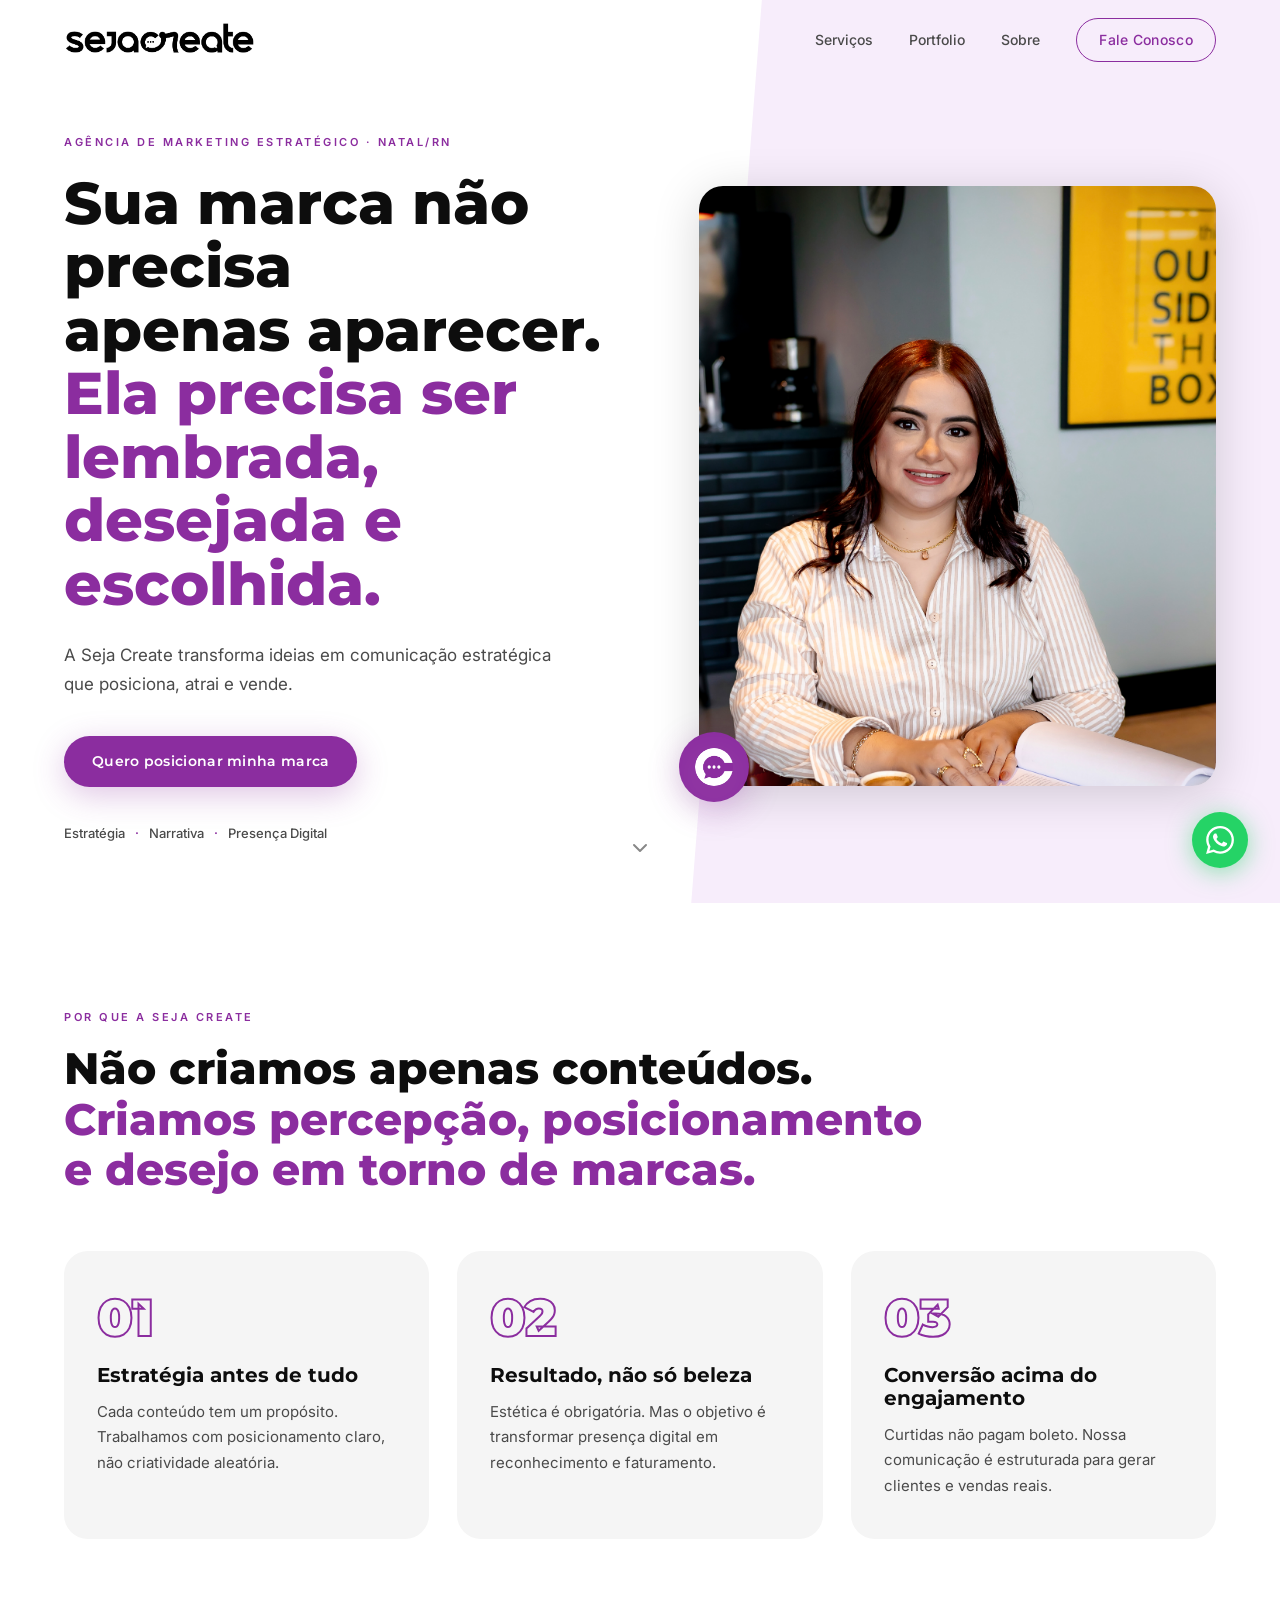
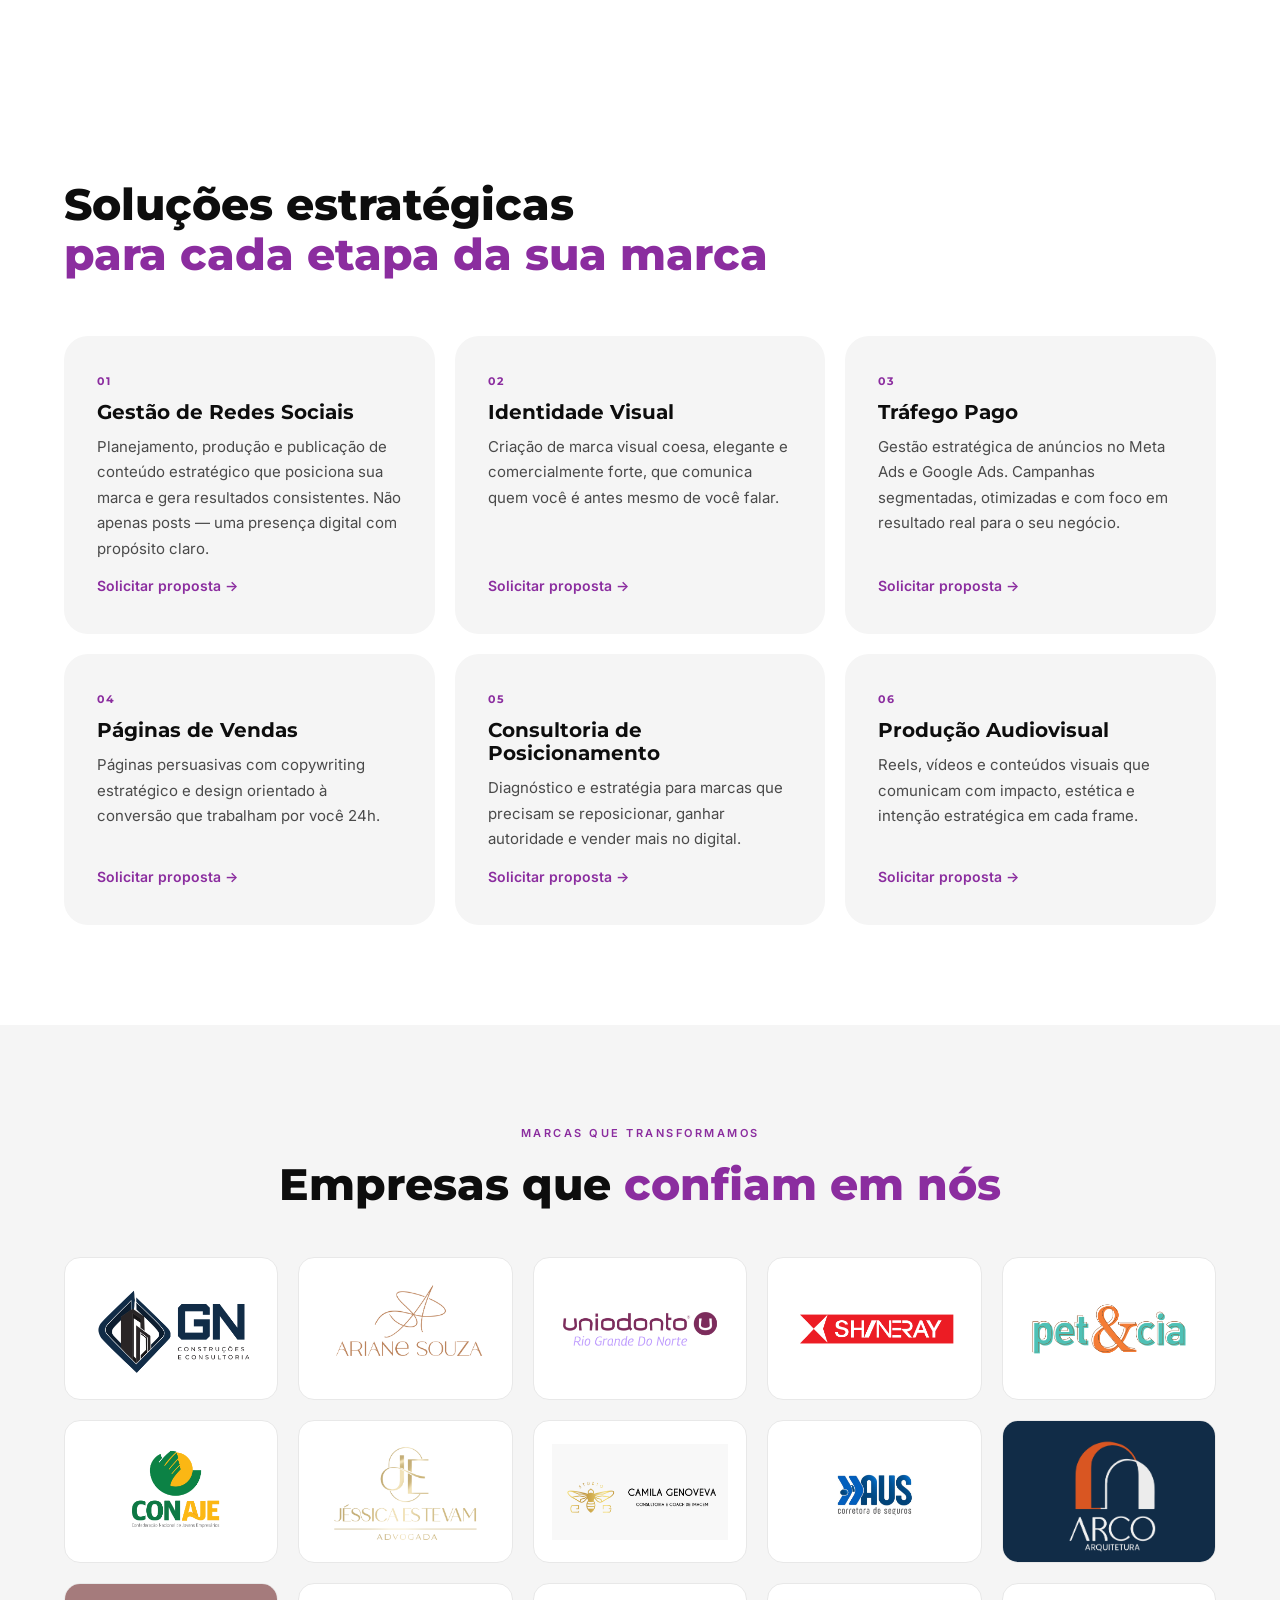
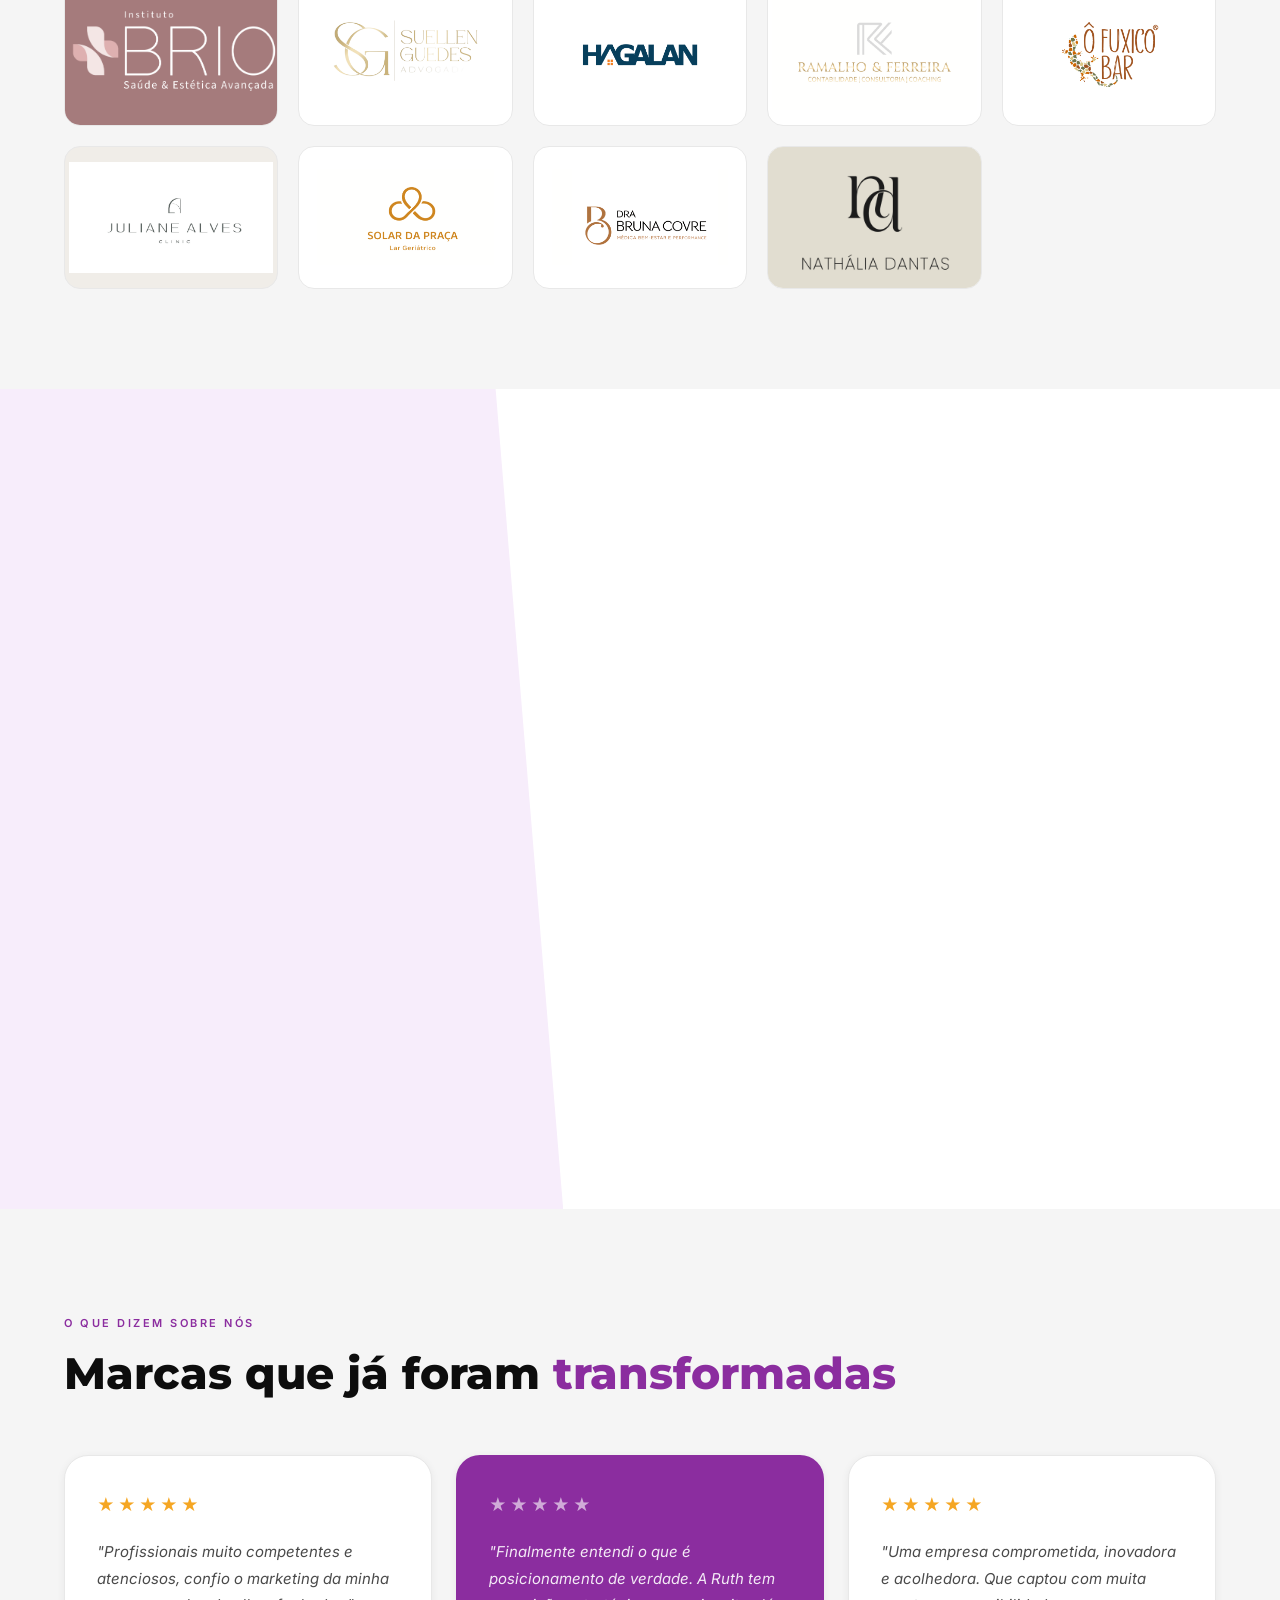
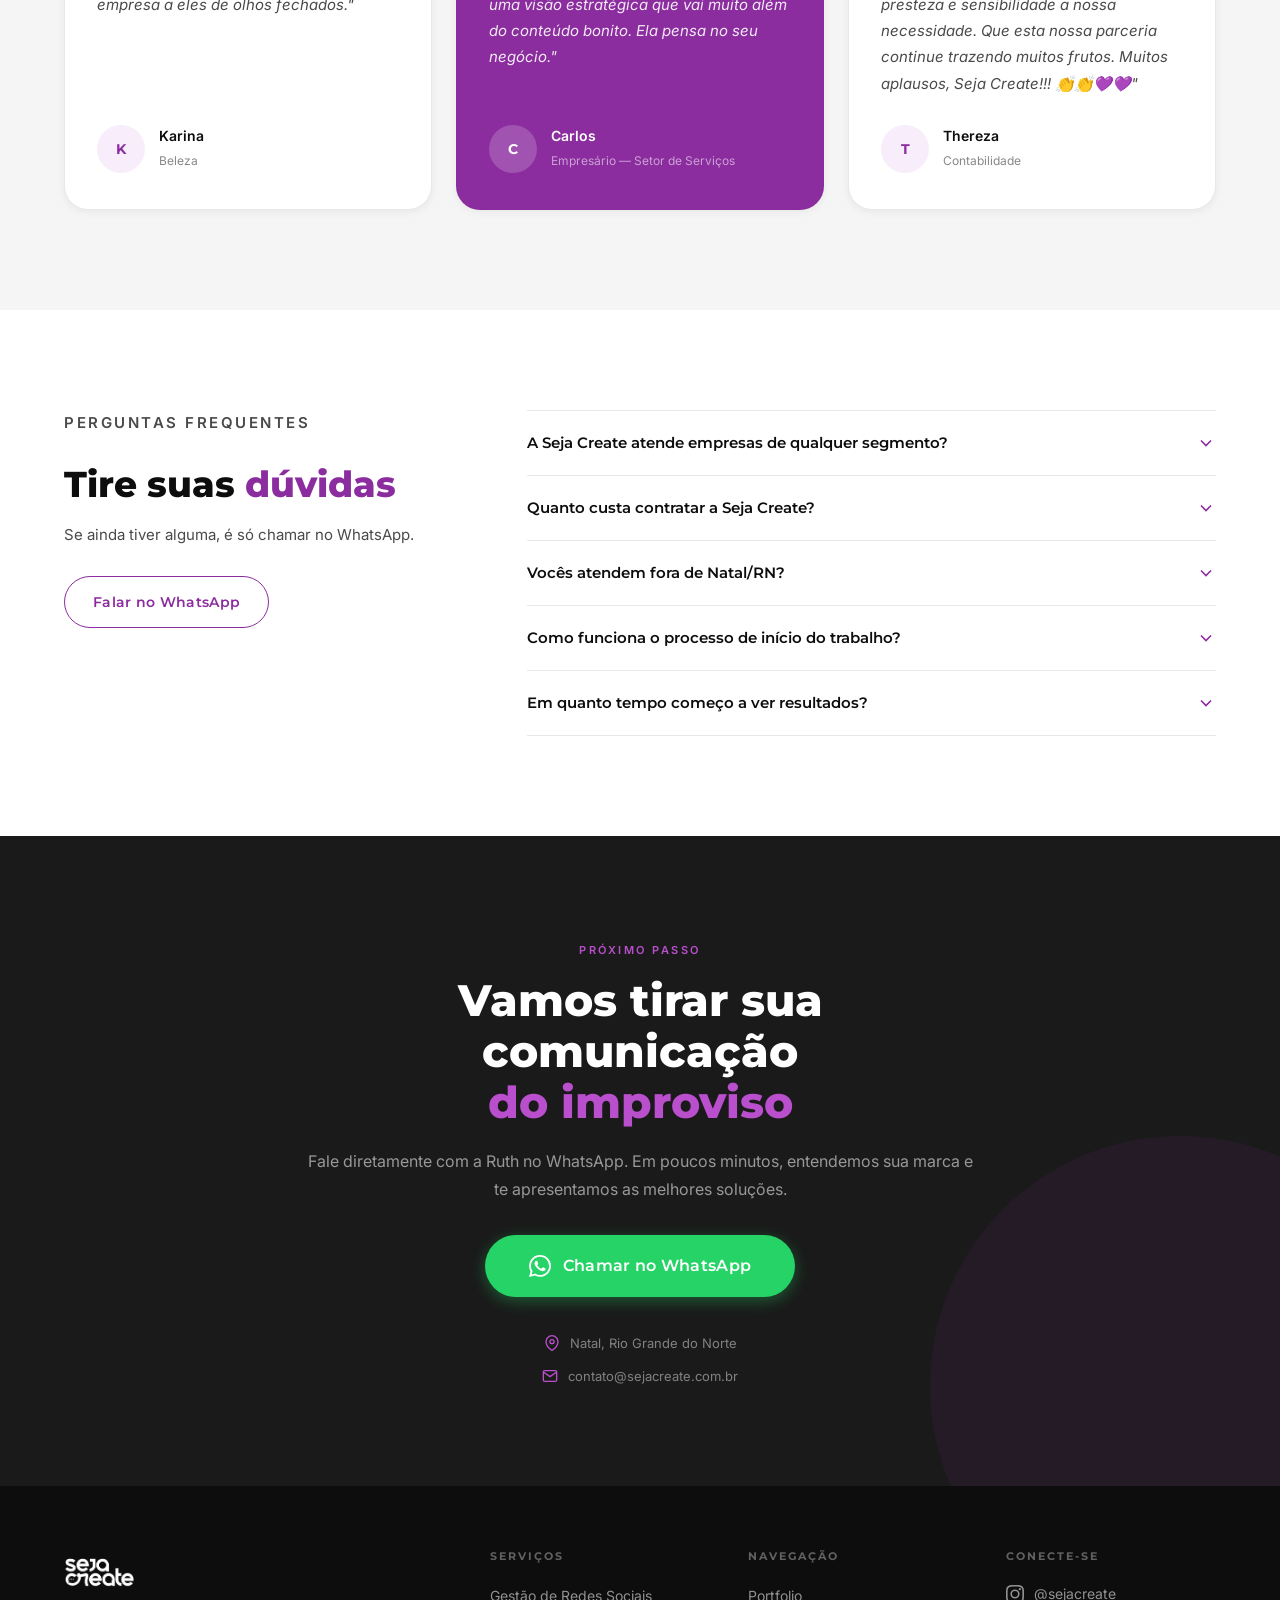
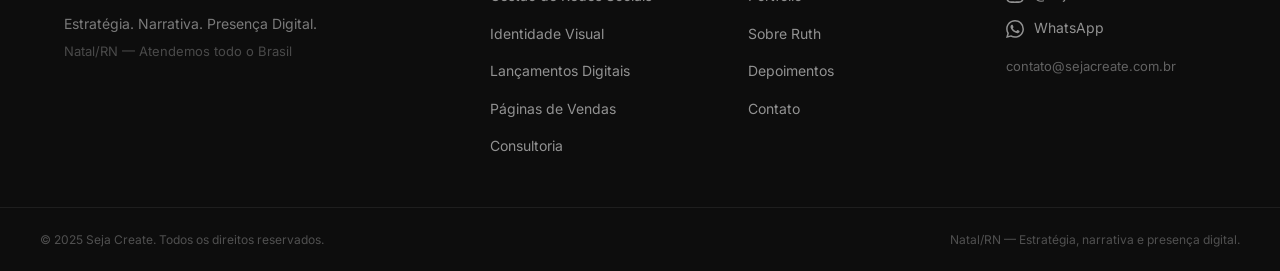
==== index.html @ a70aae16 "Adiciona logos 12 e 16; corrige extensão 16.PNG→16.png Co-Authored-By: Claude Sonnet 4.6 <noreply@an" ====
<!DOCTYPE html>
<html lang="pt-BR">
<head>
  <meta charset="UTF-8" />
  <meta name="viewport" content="width=device-width, initial-scale=1.0" />
  <meta name="description" content="Seja Create — Agência de marketing estratégico em Natal/RN. Transformamos marcas em negócios posicionados, desejados e preparados para vender no digital." />
  <meta property="og:title" content="Seja Create — Estratégia. Narrativa. Presença Digital." />
  <meta property="og:description" content="Sua marca não precisa apenas aparecer. Ela precisa ser lembrada, desejada e escolhida." />
  <title>Seja Create — Estratégia. Narrativa. Presença Digital.</title>
  <link rel="icon" type="image/png" href="Identidade%20Visual/SejaCreate_Logo_Modelo_3_01.png" />
  <link rel="preconnect" href="https://fonts.googleapis.com" />
  <link rel="preconnect" href="https://fonts.gstatic.com" crossorigin />
  <link href="https://fonts.googleapis.com/css2?family=Montserrat:wght@400;600;700;800;900&family=Inter:wght@300;400;500;600&display=swap" rel="stylesheet" />
  <link rel="stylesheet" href="assets/css/style.css" />
</head>
<body>

  <!-- ===== NAVIGATION ===== -->
  <header class="header" id="header">
    <nav class="nav container">
      <a href="#" class="nav__logo">
        <img src="Identidade%20Visual/SejaCreate_Logo_Modelo_2_01.png" alt="Seja Create" />
      </a>
      <ul class="nav__links" id="navLinks">
        <li><a href="#servicos">Serviços</a></li>
        <li><a href="#portfolio">Portfolio</a></li>
        <li><a href="#sobre">Sobre</a></li>
        <li><a href="#contato" class="btn btn--outline-nav">Fale Conosco</a></li>
      </ul>
      <button class="nav__toggle" id="navToggle" aria-label="Abrir menu">
        <span></span>
        <span></span>
        <span></span>
      </button>
    </nav>
  </header>

  <main>

    <!-- ===== HERO ===== -->
    <section class="hero" id="hero">
      <div class="hero__bg-shape"></div>
      <div class="container hero__inner">
        <div class="hero__text reveal">
          <span class="hero__eyebrow">Agência de Marketing Estratégico · Natal/RN</span>
          <h1 class="hero__headline">
            Sua marca não precisa<br />apenas aparecer.
            <br /><em>Ela precisa ser lembrada,<br />desejada e escolhida.</em>
          </h1>
          <p class="hero__sub">
            A Seja Create transforma ideias em comunicação estratégica que posiciona, atrai e vende.
          </p>
          <div class="hero__actions">
            <a href="#contato" class="btn btn--primary">Quero posicionar minha marca</a>
          </div>
          <div class="hero__tags">
            <span>Estratégia</span>
            <span class="hero__tags-sep">·</span>
            <span>Narrativa</span>
            <span class="hero__tags-sep">·</span>
            <span>Presença Digital</span>
          </div>
        </div>
        <div class="hero__visual reveal reveal--right">
          <div class="hero__img-wrap">
            <img src="Fotos_CEO/-(HM)%20(56).jpg" alt="Ruth Medeiros — Fundadora da Seja Create" loading="eager" />
            <div class="hero__img-badge">
              <img src="Identidade%20Visual/SejaCreate_Logo_Modelo_3_01.png" alt="" aria-hidden="true" />
            </div>
          </div>
        </div>
      </div>
      <a href="#diferencial" class="hero__scroll" aria-label="Rolar para baixo">
        <svg width="24" height="24" viewBox="0 0 24 24" fill="none" stroke="currentColor" stroke-width="2" stroke-linecap="round" stroke-linejoin="round">
          <polyline points="6 9 12 15 18 9"></polyline>
        </svg>
      </a>
    </section>

    <!-- ===== DIFERENCIAL ===== -->
    <section class="diferencial" id="diferencial">
      <div class="container">
        <p class="section__overline reveal">Por que a Seja Create</p>
        <h2 class="section__title reveal">
          Não criamos apenas conteúdos.<br />
          <span class="text--purple">Criamos percepção, posicionamento<br />e desejo em torno de marcas.</span>
        </h2>
        <div class="diferencial__grid">
          <div class="diferencial__card reveal">
            <div class="diferencial__num">01</div>
            <h3>Estratégia antes de tudo</h3>
            <p>Cada conteúdo tem um propósito. Trabalhamos com posicionamento claro, não criatividade aleatória.</p>
          </div>
          <div class="diferencial__card reveal">
            <div class="diferencial__num">02</div>
            <h3>Resultado, não só beleza</h3>
            <p>Estética é obrigatória. Mas o objetivo é transformar presença digital em reconhecimento e faturamento.</p>
          </div>
          <div class="diferencial__card reveal">
            <div class="diferencial__num">03</div>
            <h3>Conversão acima do engajamento</h3>
            <p>Curtidas não pagam boleto. Nossa comunicação é estruturada para gerar clientes e vendas reais.</p>
          </div>
        </div>
      </div>
    </section>

    <!-- ===== SERVIÇOS ===== -->
    <section class="servicos" id="servicos">
      <div class="container">
        <p class="section__overline reveal">O que fazemos</p>
        <h2 class="section__title reveal">Soluções estratégicas<br /><span class="text--purple">para cada etapa da sua marca</span></h2>
        <div class="servicos__grid">
          <div class="servicos__card reveal">
            <span class="servicos__num">01</span>
            <h3>Gestão de Redes Sociais</h3>
            <p>Planejamento, produção e publicação de conteúdo estratégico que posiciona sua marca e gera resultados consistentes. Não apenas posts — uma presença digital com propósito claro.</p>
            <a href="#contato" class="servicos__link">Solicitar proposta →</a>
          </div>
          <div class="servicos__card reveal">
            <span class="servicos__num">02</span>
            <h3>Identidade Visual</h3>
            <p>Criação de marca visual coesa, elegante e comercialmente forte, que comunica quem você é antes mesmo de você falar.</p>
            <a href="#contato" class="servicos__link">Solicitar proposta →</a>
          </div>
          <div class="servicos__card reveal">
            <span class="servicos__num">03</span>
            <h3>Tráfego Pago</h3>
            <p>Gestão estratégica de anúncios no Meta Ads e Google Ads. Campanhas segmentadas, otimizadas e com foco em resultado real para o seu negócio.</p>
            <a href="#contato" class="servicos__link">Solicitar proposta →</a>
          </div>
          <div class="servicos__card reveal">
            <span class="servicos__num">04</span>
            <h3>Páginas de Vendas</h3>
            <p>Páginas persuasivas com copywriting estratégico e design orientado à conversão que trabalham por você 24h.</p>
            <a href="#contato" class="servicos__link">Solicitar proposta →</a>
          </div>
          <div class="servicos__card reveal">
            <span class="servicos__num">05</span>
            <h3>Consultoria de Posicionamento</h3>
            <p>Diagnóstico e estratégia para marcas que precisam se reposicionar, ganhar autoridade e vender mais no digital.</p>
            <a href="#contato" class="servicos__link">Solicitar proposta →</a>
          </div>
          <div class="servicos__card reveal">
            <span class="servicos__num">06</span>
            <h3>Produção Audiovisual</h3>
            <p>Reels, vídeos e conteúdos visuais que comunicam com impacto, estética e intenção estratégica em cada frame.</p>
            <a href="#contato" class="servicos__link">Solicitar proposta →</a>
          </div>
        </div>
      </div>
    </section>

    <!-- ===== CLIENTES ===== -->
    <section class="clientes" id="clientes">
      <div class="container">
        <p class="section__overline clientes__overline reveal">Marcas que transformamos</p>
        <h2 class="section__title clientes__title reveal">Empresas que <span class="text--purple">confiam em nós</span></h2>
        <div class="clientes__grid">
          <div class="clientes__item reveal"><img src="Logo_clientes/1.png" alt="GN Construções" loading="lazy" /></div>
          <div class="clientes__item clientes__item--zoom reveal"><img src="Logo_clientes/2.png" alt="Ariane Souza" loading="lazy" /></div>
          <div class="clientes__item reveal"><img src="Logo_clientes/3.png" alt="Uniodonto" loading="lazy" /></div>
          <div class="clientes__item reveal"><img src="Logo_clientes/4.png" alt="Shineray" loading="lazy" /></div>
          <div class="clientes__item reveal"><img src="Logo_clientes/5.png" alt="Pet & Cia" loading="lazy" /></div>
          <div class="clientes__item reveal"><img src="Logo_clientes/6.png" alt="CONAJE" loading="lazy" /></div>
          <div class="clientes__item clientes__item--zoom reveal"><img src="Logo_clientes/7.png" alt="Jéssica Estevam" loading="lazy" /></div>
          <div class="clientes__item reveal"><img src="Logo_clientes/8.png" alt="Camila Genoveva" loading="lazy" /></div>
          <div class="clientes__item reveal"><img src="Logo_clientes/9.png" alt="MAUS Corretora" loading="lazy" /></div>
          <div class="clientes__item clientes__item--fill reveal"><img src="Logo_clientes/10.png" alt="ARCO Arquitetura" loading="lazy" /></div>
          <div class="clientes__item clientes__item--fill reveal"><img src="Logo_clientes/11.png" alt="Instituto BRIO" loading="lazy" /></div>
          <div class="clientes__item reveal"><img src="Logo_clientes/12.png" alt="Ariane Souza" loading="lazy" /></div>
          <div class="clientes__item reveal"><img src="Logo_clientes/13.png" alt="HAGALAN" loading="lazy" /></div>
          <div class="clientes__item clientes__item--zoom reveal"><img src="Logo_clientes/14.png" alt="Suellen Guedes" loading="lazy" /></div>
          <div class="clientes__item reveal"><img src="Logo_clientes/16.png" alt="Ô Fuxico Bar" loading="lazy" /></div>
          <div class="clientes__item clientes__item--zoom clientes__item--cream reveal"><img src="Logo_clientes/17.png" alt="Juliane Alves Clinic" loading="lazy" /></div>
          <div class="clientes__item reveal"><img src="Logo_clientes/18.png" alt="Solar da Praça" loading="lazy" /></div>
          <div class="clientes__item reveal"><img src="Logo_clientes/19.png" alt="Dra Bruna Covre" loading="lazy" /></div>
          <div class="clientes__item clientes__item--fill reveal"><img src="Logo_clientes/20.png" alt="Nathália Dantas" loading="lazy" /></div>
        </div>
      </div>
    </section>

    <!-- ===== SOBRE RUTH ===== -->
    <section class="sobre" id="sobre">
      <div class="sobre__diagonal"></div>
      <div class="container sobre__inner">
        <div class="sobre__image reveal reveal--left">
          <img src="Fotos_CEO/-(HM)%20(30).jpg" alt="Ruth Medeiros — Fundadora e Estrategista da Seja Create" loading="lazy" />
          <div class="sobre__image-tag">
            <strong>Ruth Medeiros</strong>
            <span>Fundadora &amp; Estrategista</span>
          </div>
        </div>
        <div class="sobre__content reveal">
          <p class="section__overline">Quem está por trás</p>
          <h2>Uma estrategista que entende <span class="text--purple">o negócio por trás da marca</span></h2>
          <p class="sobre__lead">Ruth Medeiros construiu a Seja Create com uma convicção: marcas não crescem com criatividade aleatória. Crescem com estratégia, narrativa e execução consistente.</p>
          <p>Com experiência em gestão de marca, conteúdo estratégico e lançamentos digitais, Ruth une visão de negócio com sensibilidade criativa para entregar comunicação que realmente funciona.</p>
          <ul class="sobre__list">
            <li>
              <svg width="18" height="18" viewBox="0 0 24 24" fill="none" stroke="currentColor" stroke-width="2.5"><polyline points="20 6 9 17 4 12"></polyline></svg>
              Especialista em posicionamento de marca
            </li>
            <li>
              <svg width="18" height="18" viewBox="0 0 24 24" fill="none" stroke="currentColor" stroke-width="2.5"><polyline points="20 6 9 17 4 12"></polyline></svg>
              Estrategista de conteúdo para o digital
            </li>
            <li>
              <svg width="18" height="18" viewBox="0 0 24 24" fill="none" stroke="currentColor" stroke-width="2.5"><polyline points="20 6 9 17 4 12"></polyline></svg>
              Mentora de Social Medias e Experts
            </li>
            <li>
              <svg width="18" height="18" viewBox="0 0 24 24" fill="none" stroke="currentColor" stroke-width="2.5"><polyline points="20 6 9 17 4 12"></polyline></svg>
              Sediada em Natal/RN — atende em todo o Brasil
            </li>
          </ul>
        </div>
      </div>
    </section>

    <!-- ===== DEPOIMENTOS ===== -->
    <section class="depoimentos" id="depoimentos">
      <div class="container">
        <p class="section__overline reveal">O que dizem sobre nós</p>
        <h2 class="section__title reveal">Marcas que já foram <span class="text--purple">transformadas</span></h2>
        <div class="depoimentos__grid">
          <div class="depoimentos__card reveal">
            <div class="depoimentos__stars">★★★★★</div>
            <p>"Profissionais muito competentes e atenciosos, confio o marketing da minha empresa a eles de olhos fechados."</p>
            <div class="depoimentos__author">
              <div class="depoimentos__avatar">K</div>
              <div>
                <strong>Karina</strong>
                <span>Beleza</span>
              </div>
            </div>
          </div>
          <div class="depoimentos__card depoimentos__card--featured reveal">
            <div class="depoimentos__stars">★★★★★</div>
            <p>"Finalmente entendi o que é posicionamento de verdade. A Ruth tem uma visão estratégica que vai muito além do conteúdo bonito. Ela pensa no seu negócio."</p>
            <div class="depoimentos__author">
              <div class="depoimentos__avatar">C</div>
              <div>
                <strong>Carlos</strong>
                <span>Empresário — Setor de Serviços</span>
              </div>
            </div>
          </div>
          <div class="depoimentos__card reveal">
            <div class="depoimentos__stars">★★★★★</div>
            <p>"Uma empresa comprometida, inovadora e acolhedora. Que captou com muita presteza e sensibilidade a nossa necessidade. Que esta nossa parceria continue trazendo muitos frutos. Muitos aplausos, Seja Create!!! 👏👏💜💜"</p>
            <div class="depoimentos__author">
              <div class="depoimentos__avatar">T</div>
              <div>
                <strong>Thereza</strong>
                <span>Contabilidade</span>
              </div>
            </div>
          </div>
        </div>
      </div>
    </section>

    <!-- ===== FAQ ===== -->
    <section class="faq" id="faq">
      <div class="container faq__inner">
        <div class="faq__header reveal">
          <p class="section__overline">Perguntas frequentes</p>
          <h2>Tire suas <span class="text--purple">dúvidas</span></h2>
          <p>Se ainda tiver alguma, é só chamar no WhatsApp.</p>
          <a href="https://wa.me/5584999999999" class="btn btn--outline" target="_blank" rel="noopener">Falar no WhatsApp</a>
        </div>
        <div class="faq__list">
          <div class="faq__item reveal">
            <button class="faq__question" aria-expanded="false">
              <span>A Seja Create atende empresas de qualquer segmento?</span>
              <svg class="faq__icon" width="20" height="20" viewBox="0 0 24 24" fill="none" stroke="currentColor" stroke-width="2"><polyline points="6 9 12 15 18 9"></polyline></svg>
            </button>
            <div class="faq__answer">
              <p>Sim. Atendemos empresas e profissionais de diferentes segmentos: saúde, beleza, serviços, tecnologia, moda, educação e muito mais. Nossa abordagem é personalizada para cada marca e contexto.</p>
            </div>
          </div>
          <div class="faq__item reveal">
            <button class="faq__question" aria-expanded="false">
              <span>Quanto custa contratar a Seja Create?</span>
              <svg class="faq__icon" width="20" height="20" viewBox="0 0 24 24" fill="none" stroke="currentColor" stroke-width="2"><polyline points="6 9 12 15 18 9"></polyline></svg>
            </button>
            <div class="faq__answer">
              <p>Cada proposta é personalizada de acordo com os serviços, escopo e objetivos da sua marca. Chame no WhatsApp para uma conversa sem compromisso.</p>
            </div>
          </div>
          <div class="faq__item reveal">
            <button class="faq__question" aria-expanded="false">
              <span>Vocês atendem fora de Natal/RN?</span>
              <svg class="faq__icon" width="20" height="20" viewBox="0 0 24 24" fill="none" stroke="currentColor" stroke-width="2"><polyline points="6 9 12 15 18 9"></polyline></svg>
            </button>
            <div class="faq__answer">
              <p>Sim! Atendemos clientes em todo o Brasil de forma 100% remota. Nossa metodologia funciona independente da localização.</p>
            </div>
          </div>
          <div class="faq__item reveal">
            <button class="faq__question" aria-expanded="false">
              <span>Como funciona o processo de início do trabalho?</span>
              <svg class="faq__icon" width="20" height="20" viewBox="0 0 24 24" fill="none" stroke="currentColor" stroke-width="2"><polyline points="6 9 12 15 18 9"></polyline></svg>
            </button>
            <div class="faq__answer">
              <p>Após o primeiro contato, realizamos uma conversa de diagnóstico para entender sua marca, objetivos e desafios. A partir daí, montamos uma proposta personalizada com o escopo ideal para você.</p>
            </div>
          </div>
          <div class="faq__item reveal">
            <button class="faq__question" aria-expanded="false">
              <span>Em quanto tempo começo a ver resultados?</span>
              <svg class="faq__icon" width="20" height="20" viewBox="0 0 24 24" fill="none" stroke="currentColor" stroke-width="2"><polyline points="6 9 12 15 18 9"></polyline></svg>
            </button>
            <div class="faq__answer">
              <p>Resultados de posicionamento e percepção começam a aparecer nas primeiras semanas. Resultados comerciais dependem do serviço contratado, consistência e objetivos definidos juntos. Somos transparentes em cada etapa.</p>
            </div>
          </div>
        </div>
      </div>
    </section>

    <!-- ===== CONTATO ===== -->
    <section class="contato" id="contato">
      <div class="contato__bg-shape"></div>
      <div class="container contato__inner">
        <div class="contato__content reveal">
          <p class="section__overline section__overline--light">Próximo passo</p>
          <h2 class="contato__title">
            Vamos tirar sua comunicação<br />
            <span class="text--purple-light">do improviso</span>
          </h2>
          <p class="contato__desc">
            Fale diretamente com a Ruth no WhatsApp. Em poucos minutos, entendemos sua marca e te apresentamos as melhores soluções.
          </p>
          <a href="https://wa.me/5584999999999?text=Ol%C3%A1%2C+Ruth%21+Vim+pelo+site+da+Seja+Create+e+quero+posicionar+minha+marca." class="btn btn--whatsapp" target="_blank" rel="noopener">
            <svg width="22" height="22" viewBox="0 0 24 24" fill="currentColor">
              <path d="M17.472 14.382c-.297-.149-1.758-.867-2.03-.967-.273-.099-.471-.148-.67.15-.197.297-.767.966-.94 1.164-.173.199-.347.223-.644.075-.297-.15-1.255-.463-2.39-1.475-.883-.788-1.48-1.761-1.653-2.059-.173-.297-.018-.458.13-.606.134-.133.298-.347.446-.52.149-.174.198-.298.298-.497.099-.198.05-.371-.025-.52-.075-.149-.669-1.612-.916-2.207-.242-.579-.487-.5-.669-.51-.173-.008-.371-.01-.57-.01-.198 0-.52.074-.792.372-.272.297-1.04 1.016-1.04 2.479 0 1.462 1.065 2.875 1.213 3.074.149.198 2.096 3.2 5.077 4.487.709.306 1.262.489 1.694.625.712.227 1.36.195 1.871.118.571-.085 1.758-.719 2.006-1.413.248-.694.248-1.289.173-1.413-.074-.124-.272-.198-.57-.347m-5.421 7.403h-.004a9.87 9.87 0 01-5.031-1.378l-.361-.214-3.741.982.998-3.648-.235-.374a9.86 9.86 0 01-1.51-5.26c.001-5.45 4.436-9.884 9.888-9.884 2.64 0 5.122 1.03 6.988 2.898a9.825 9.825 0 012.893 6.994c-.003 5.45-4.437 9.884-9.885 9.884m8.413-18.297A11.815 11.815 0 0012.05 0C5.495 0 .16 5.335.157 11.892c0 2.096.547 4.142 1.588 5.945L.057 24l6.305-1.654a11.882 11.882 0 005.683 1.448h.005c6.554 0 11.89-5.335 11.893-11.893a11.821 11.821 0 00-3.48-8.413z"/>
            </svg>
            Chamar no WhatsApp
          </a>
          <div class="contato__info">
            <div class="contato__info-item">
              <svg width="16" height="16" viewBox="0 0 24 24" fill="none" stroke="currentColor" stroke-width="2"><path d="M21 10c0 7-9 13-9 13s-9-6-9-13a9 9 0 0118 0z"></path><circle cx="12" cy="10" r="3"></circle></svg>
              Natal, Rio Grande do Norte
            </div>
            <div class="contato__info-item">
              <svg width="16" height="16" viewBox="0 0 24 24" fill="none" stroke="currentColor" stroke-width="2"><path d="M4 4h16c1.1 0 2 .9 2 2v12c0 1.1-.9 2-2 2H4c-1.1 0-2-.9-2-2V6c0-1.1.9-2 2-2z"></path><polyline points="22,6 12,13 2,6"></polyline></svg>
              contato@sejacreate.com.br
            </div>
          </div>
        </div>
      </div>
    </section>

  </main>

  <!-- ===== FOOTER ===== -->
  <footer class="footer">
    <div class="container footer__inner">
      <div class="footer__brand">
        <img src="Identidade%20Visual/SejaCreate_Logo_Modelo_1_01%20(1).png" alt="Seja Create" />
        <p>Estratégia. Narrativa. Presença Digital.</p>
        <p class="footer__location">Natal/RN — Atendemos todo o Brasil</p>
      </div>
      <div class="footer__links">
        <h4>Serviços</h4>
        <ul>
          <li><a href="#servicos">Gestão de Redes Sociais</a></li>
          <li><a href="#servicos">Identidade Visual</a></li>
          <li><a href="#servicos">Lançamentos Digitais</a></li>
          <li><a href="#servicos">Páginas de Vendas</a></li>
          <li><a href="#servicos">Consultoria</a></li>
        </ul>
      </div>
      <div class="footer__links">
        <h4>Navegação</h4>
        <ul>
          <li><a href="#portfolio">Portfolio</a></li>
          <li><a href="#sobre">Sobre Ruth</a></li>
          <li><a href="#depoimentos">Depoimentos</a></li>
          <li><a href="#contato">Contato</a></li>
        </ul>
      </div>
      <div class="footer__social">
        <h4>Conecte-se</h4>
        <div class="footer__social-links">
          <a href="https://instagram.com/sejacreate" target="_blank" rel="noopener" class="footer__social-btn">
            <svg width="18" height="18" viewBox="0 0 24 24" fill="currentColor"><path d="M12 2.163c3.204 0 3.584.012 4.85.07 3.252.148 4.771 1.691 4.919 4.919.058 1.265.069 1.645.069 4.849 0 3.205-.012 3.584-.069 4.849-.149 3.225-1.664 4.771-4.919 4.919-1.266.058-1.644.07-4.85.07-3.204 0-3.584-.012-4.849-.07-3.26-.149-4.771-1.699-4.919-4.92-.058-1.265-.07-1.644-.07-4.849 0-3.204.013-3.583.07-4.849.149-3.227 1.664-4.771 4.919-4.919 1.266-.057 1.645-.069 4.849-.069zM12 0C8.741 0 8.333.014 7.053.072 2.695.272.273 2.69.073 7.052.014 8.333 0 8.741 0 12c0 3.259.014 3.668.072 4.948.2 4.358 2.618 6.78 6.98 6.98C8.333 23.986 8.741 24 12 24c3.259 0 3.668-.014 4.948-.072 4.354-.2 6.782-2.618 6.979-6.98.059-1.28.073-1.689.073-4.948 0-3.259-.014-3.667-.072-4.947-.196-4.354-2.617-6.78-6.979-6.98C15.668.014 15.259 0 12 0zm0 5.838a6.162 6.162 0 100 12.324 6.162 6.162 0 000-12.324zM12 16a4 4 0 110-8 4 4 0 010 8zm6.406-11.845a1.44 1.44 0 100 2.881 1.44 1.44 0 000-2.881z"/></svg>
            @sejacreate
          </a>
          <a href="https://wa.me/5584999999999" target="_blank" rel="noopener" class="footer__social-btn">
            <svg width="18" height="18" viewBox="0 0 24 24" fill="currentColor"><path d="M17.472 14.382c-.297-.149-1.758-.867-2.03-.967-.273-.099-.471-.148-.67.15-.197.297-.767.966-.94 1.164-.173.199-.347.223-.644.075-.297-.15-1.255-.463-2.39-1.475-.883-.788-1.48-1.761-1.653-2.059-.173-.297-.018-.458.13-.606.134-.133.298-.347.446-.52.149-.174.198-.298.298-.497.099-.198.05-.371-.025-.52-.075-.149-.669-1.612-.916-2.207-.242-.579-.487-.5-.669-.51-.173-.008-.371-.01-.57-.01-.198 0-.52.074-.792.372-.272.297-1.04 1.016-1.04 2.479 0 1.462 1.065 2.875 1.213 3.074.149.198 2.096 3.2 5.077 4.487.709.306 1.262.489 1.694.625.712.227 1.36.195 1.871.118.571-.085 1.758-.719 2.006-1.413.248-.694.248-1.289.173-1.413-.074-.124-.272-.198-.57-.347m-5.421 7.403h-.004a9.87 9.87 0 01-5.031-1.378l-.361-.214-3.741.982.998-3.648-.235-.374a9.86 9.86 0 01-1.51-5.26c.001-5.45 4.436-9.884 9.888-9.884 2.64 0 5.122 1.03 6.988 2.898a9.825 9.825 0 012.893 6.994c-.003 5.45-4.437 9.884-9.885 9.884m8.413-18.297A11.815 11.815 0 0012.05 0C5.495 0 .16 5.335.157 11.892c0 2.096.547 4.142 1.588 5.945L.057 24l6.305-1.654a11.882 11.882 0 005.683 1.448h.005c6.554 0 11.89-5.335 11.893-11.893a11.821 11.821 0 00-3.48-8.413z"/></svg>
            WhatsApp
          </a>
        </div>
        <p class="footer__email">contato@sejacreate.com.br</p>
      </div>
    </div>
    <div class="footer__bottom">
      <div class="container footer__bottom-inner">
        <p>© 2025 Seja Create. Todos os direitos reservados.</p>
        <p>Natal/RN — Estratégia, narrativa e presença digital.</p>
      </div>
    </div>
  </footer>

  <!-- ===== WHATSAPP FLOAT ===== -->
  <a href="https://wa.me/5584999999999?text=Ol%C3%A1%2C+quero+posicionar+minha+marca%21+Vi+o+site+da+Seja+Create."
     class="whatsapp-float"
     target="_blank"
     rel="noopener"
     aria-label="Chamar no WhatsApp">
    <svg width="28" height="28" viewBox="0 0 24 24" fill="currentColor">
      <path d="M17.472 14.382c-.297-.149-1.758-.867-2.03-.967-.273-.099-.471-.148-.67.15-.197.297-.767.966-.94 1.164-.173.199-.347.223-.644.075-.297-.15-1.255-.463-2.39-1.475-.883-.788-1.48-1.761-1.653-2.059-.173-.297-.018-.458.13-.606.134-.133.298-.347.446-.52.149-.174.198-.298.298-.497.099-.198.05-.371-.025-.52-.075-.149-.669-1.612-.916-2.207-.242-.579-.487-.5-.669-.51-.173-.008-.371-.01-.57-.01-.198 0-.52.074-.792.372-.272.297-1.04 1.016-1.04 2.479 0 1.462 1.065 2.875 1.213 3.074.149.198 2.096 3.2 5.077 4.487.709.306 1.262.489 1.694.625.712.227 1.36.195 1.871.118.571-.085 1.758-.719 2.006-1.413.248-.694.248-1.289.173-1.413-.074-.124-.272-.198-.57-.347m-5.421 7.403h-.004a9.87 9.87 0 01-5.031-1.378l-.361-.214-3.741.982.998-3.648-.235-.374a9.86 9.86 0 01-1.51-5.26c.001-5.45 4.436-9.884 9.888-9.884 2.64 0 5.122 1.03 6.988 2.898a9.825 9.825 0 012.893 6.994c-.003 5.45-4.437 9.884-9.885 9.884m8.413-18.297A11.815 11.815 0 0012.05 0C5.495 0 .16 5.335.157 11.892c0 2.096.547 4.142 1.588 5.945L.057 24l6.305-1.654a11.882 11.882 0 005.683 1.448h.005c6.554 0 11.89-5.335 11.893-11.893a11.821 11.821 0 00-3.48-8.413z"/>
    </svg>
    <span class="whatsapp-float__tooltip">Fale conosco</span>
  </a>

  <script src="assets/js/main.js"></script>
</body>
</html>
---- assets/css/style.css ----
/* ============================================================
   SEJA CREATE — WEBSITE STYLESHEET
   Agência de Marketing Estratégico · Natal/RN
   ============================================================ */

/* ===== CSS VARIABLES ===== */
:root {
  --purple:       #8B2D9F;
  --purple-dark:  #6B1E7F;
  --purple-light: #B94FCC;
  --purple-bg:    #F7EDFB;

  --black:     #0D0D0D;
  --gray-900:  #1A1A1A;
  --gray-700:  #4A4A4A;
  --gray-500:  #888888;
  --gray-200:  #E8E8E8;
  --gray-100:  #F5F5F5;
  --white:     #FFFFFF;

  --ff-heading: 'Montserrat', sans-serif;
  --ff-body:    'Inter', sans-serif;

  --fw-regular:   400;
  --fw-medium:    500;
  --fw-semibold:  600;
  --fw-bold:      700;
  --fw-extrabold: 800;
  --fw-black:     900;

  --container:       1200px;
  --section-padding: 100px;

  --radius-sm:   8px;
  --radius-md:   16px;
  --radius-lg:   24px;
  --radius-full: 999px;

  --shadow-sm:     0 2px 8px rgba(0, 0, 0, 0.06);
  --shadow-md:     0 4px 24px rgba(0, 0, 0, 0.10);
  --shadow-lg:     0 8px 48px rgba(0, 0, 0, 0.16);
  --shadow-purple: 0 8px 32px rgba(139, 45, 159, 0.28);

  --transition:      0.3s ease;
  --transition-slow: 0.6s ease;
}

/* ===== RESET ===== */
*, *::before, *::after {
  box-sizing: border-box;
  margin: 0;
  padding: 0;
}

html {
  scroll-behavior: smooth;
  font-size: 16px;
}

body {
  font-family: var(--ff-body);
  font-weight: var(--fw-regular);
  color: var(--gray-900);
  background: var(--white);
  line-height: 1.6;
  overflow-x: hidden;
  -webkit-font-smoothing: antialiased;
  -moz-osx-font-smoothing: grayscale;
}

img {
  max-width: 100%;
  height: auto;
  display: block;
}

a {
  text-decoration: none;
  color: inherit;
}

ul {
  list-style: none;
}

button {
  border: none;
  background: none;
  cursor: pointer;
  font-family: inherit;
}

/* ===== LAYOUT ===== */
.container {
  max-width: var(--container);
  margin: 0 auto;
  padding: 0 24px;
}

/* ===== TYPOGRAPHY UTILITIES ===== */
h1, h2, h3, h4 {
  font-family: var(--ff-heading);
  line-height: 1.15;
}

.text--purple       { color: var(--purple); }
.text--purple-light { color: var(--purple-light); }

.section__overline {
  display: inline-block;
  font-family: var(--ff-body);
  font-size: 11px;
  font-weight: var(--fw-semibold);
  text-transform: uppercase;
  letter-spacing: 2.5px;
  color: var(--purple);
  margin-bottom: 16px;
}

.section__overline--light {
  color: var(--purple-light);
}

.section__title {
  font-family: var(--ff-heading);
  font-size: clamp(28px, 3.8vw, 44px);
  font-weight: var(--fw-extrabold);
  line-height: 1.15;
  color: var(--black);
  margin-bottom: 24px;
}

.section__title--light {
  font-family: var(--ff-heading);
  font-size: clamp(28px, 3.8vw, 44px);
  font-weight: var(--fw-extrabold);
  line-height: 1.15;
  color: var(--white);
  margin-bottom: 24px;
}

/* ===== BUTTONS ===== */
.btn {
  display: inline-flex;
  align-items: center;
  justify-content: center;
  gap: 8px;
  padding: 14px 28px;
  border-radius: var(--radius-full);
  font-family: var(--ff-heading);
  font-size: 14px;
  font-weight: var(--fw-semibold);
  transition: all var(--transition);
  cursor: pointer;
  white-space: nowrap;
  letter-spacing: 0.3px;
}

.btn--primary {
  background: var(--purple);
  color: var(--white);
  box-shadow: var(--shadow-purple);
}
.btn--primary:hover {
  background: var(--purple-dark);
  transform: translateY(-2px);
  box-shadow: 0 12px 40px rgba(139, 45, 159, 0.38);
}

.btn--ghost {
  background: transparent;
  color: var(--gray-900);
  border: 1.5px solid var(--gray-200);
}
.btn--ghost:hover {
  border-color: var(--purple);
  color: var(--purple);
  transform: translateY(-2px);
}

.btn--outline {
  background: transparent;
  color: var(--purple);
  border: 1.5px solid var(--purple);
}
.btn--outline:hover {
  background: var(--purple);
  color: var(--white);
  transform: translateY(-2px);
}

.btn--outline-nav {
  background: transparent;
  color: var(--purple);
  border: 1.5px solid var(--purple);
  padding: 10px 22px;
  font-size: 13px;
}
.btn--outline-nav:hover {
  background: var(--purple);
  color: var(--white);
}

.btn--whatsapp {
  background: #25D366;
  color: var(--white);
  box-shadow: 0 4px 16px rgba(37, 211, 102, 0.35);
}
.btn--whatsapp:hover {
  background: #1EBB59;
  transform: translateY(-2px);
  box-shadow: 0 8px 28px rgba(37, 211, 102, 0.45);
}

.btn--full {
  width: 100%;
  padding: 16px 28px;
  font-size: 15px;
}

/* ===== SCROLL ANIMATIONS ===== */
.reveal {
  opacity: 0;
  transform: translateY(30px);
  transition: opacity 0.7s cubic-bezier(0.22, 1, 0.36, 1),
              transform 0.7s cubic-bezier(0.22, 1, 0.36, 1);
}

.reveal--right {
  opacity: 0;
  transform: translateX(40px);
  transition: opacity 0.7s cubic-bezier(0.22, 1, 0.36, 1),
              transform 0.7s cubic-bezier(0.22, 1, 0.36, 1);
}

.reveal--left {
  opacity: 0;
  transform: translateX(-40px);
  transition: opacity 0.7s cubic-bezier(0.22, 1, 0.36, 1),
              transform 0.7s cubic-bezier(0.22, 1, 0.36, 1);
}

.reveal.revealed,
.reveal--right.revealed,
.reveal--left.revealed {
  opacity: 1;
  transform: translate(0, 0);
}

/* ===== NAVIGATION ===== */
.header {
  position: fixed;
  top: 0;
  left: 0;
  right: 0;
  z-index: 100;
  background: rgba(255, 255, 255, 0.0);
  transition: background 0.4s ease, box-shadow 0.4s ease, backdrop-filter 0.4s ease;
}

.header.scrolled {
  background: rgba(255, 255, 255, 0.96);
  backdrop-filter: blur(12px);
  -webkit-backdrop-filter: blur(12px);
  box-shadow: 0 1px 0 var(--gray-200);
}

.nav {
  display: flex;
  align-items: center;
  justify-content: space-between;
  height: 80px;
}

.nav__logo img {
  height: 46px;
  width: auto;
}

.nav__links {
  display: flex;
  align-items: center;
  gap: 36px;
}

.nav__links a {
  font-family: var(--ff-body);
  font-size: 14px;
  font-weight: var(--fw-medium);
  color: var(--gray-700);
  transition: color var(--transition);
}

.nav__links a:not(.btn):hover,
.nav__links a.active {
  color: var(--purple);
}

.nav__toggle {
  display: none;
  flex-direction: column;
  gap: 5px;
  padding: 8px;
  z-index: 101;
}

.nav__toggle span {
  display: block;
  width: 24px;
  height: 2px;
  background: var(--gray-900);
  transition: all var(--transition);
  border-radius: 2px;
}

/* ===== HERO ===== */
.hero {
  position: relative;
  min-height: 100vh;
  display: flex;
  align-items: center;
  overflow: hidden;
  padding-top: 80px;
  background: var(--white);
}

.hero__bg-shape {
  position: absolute;
  right: 0;
  top: 0;
  bottom: 0;
  width: 46%;
  background: var(--purple-bg);
  clip-path: polygon(12% 0%, 100% 0%, 100% 100%, 0% 100%);
  z-index: 0;
}

.hero__inner {
  position: relative;
  z-index: 1;
  display: grid;
  grid-template-columns: 1.05fr 0.95fr;
  gap: 64px;
  align-items: center;
  padding-top: 48px;
  padding-bottom: 60px;
}

.hero__eyebrow {
  display: inline-block;
  font-size: 11px;
  font-weight: var(--fw-semibold);
  text-transform: uppercase;
  letter-spacing: 2.5px;
  color: var(--purple);
  margin-bottom: 20px;
}

.hero__headline {
  font-family: var(--ff-heading);
  font-size: clamp(36px, 4.6vw, 62px);
  font-weight: var(--fw-extrabold);
  line-height: 1.08;
  color: var(--black);
  margin-bottom: 24px;
}

.hero__headline em {
  font-style: normal;
  color: var(--purple);
}

.hero__sub {
  font-size: 17px;
  color: var(--gray-700);
  line-height: 1.75;
  margin-bottom: 36px;
  max-width: 500px;
}

.hero__actions {
  display: flex;
  gap: 16px;
  flex-wrap: wrap;
  margin-bottom: 36px;
}

.hero__tags {
  display: flex;
  align-items: center;
  gap: 10px;
  font-size: 13px;
  color: var(--gray-700);
  font-weight: var(--fw-medium);
}

.hero__tags-sep {
  color: var(--purple);
}

.hero__visual {
  position: relative;
}

.hero__img-wrap {
  position: relative;
}

.hero__img-wrap img {
  width: 100%;
  max-height: 600px;
  object-fit: cover;
  object-position: top center;
  border-radius: var(--radius-lg);
  box-shadow: var(--shadow-lg);
}

.hero__img-badge {
  position: absolute;
  bottom: -16px;
  left: -20px;
  width: 70px;
  height: 70px;
  background: var(--purple);
  border-radius: 50%;
  display: flex;
  align-items: center;
  justify-content: center;
  padding: 16px;
  box-shadow: var(--shadow-purple);
  animation: float 3s ease-in-out infinite;
}

.hero__img-badge img {
  width: 100%;
  height: 100%;
  object-fit: contain;
  filter: brightness(0) invert(1);
}

.hero__img-stat {
  position: absolute;
  top: 28px;
  right: -24px;
  background: var(--white);
  border-radius: var(--radius-md);
  padding: 14px 20px;
  box-shadow: var(--shadow-md);
  text-align: center;
  animation: float 3s ease-in-out infinite 1.5s;
}

.hero__img-stat strong {
  display: block;
  font-family: var(--ff-heading);
  font-size: 26px;
  font-weight: var(--fw-extrabold);
  color: var(--purple);
  line-height: 1;
}

.hero__img-stat span {
  font-size: 10px;
  color: var(--gray-500);
  font-weight: var(--fw-semibold);
  text-transform: uppercase;
  letter-spacing: 1.5px;
  display: block;
  margin-top: 4px;
}

.hero__scroll {
  position: absolute;
  bottom: 36px;
  left: 50%;
  transform: translateX(-50%);
  color: var(--gray-500);
  animation: bounce 2s ease-in-out infinite;
  z-index: 1;
  transition: color var(--transition);
}

.hero__scroll:hover {
  color: var(--purple);
}

@keyframes float {
  0%, 100% { transform: translateY(0px); }
  50%       { transform: translateY(-10px); }
}

@keyframes bounce {
  0%, 100% { transform: translateX(-50%) translateY(0); }
  50%       { transform: translateX(-50%) translateY(8px); }
}

/* ===== DIFERENCIAL ===== */
.diferencial {
  padding: var(--section-padding) 0;
  background: var(--white);
}

.diferencial__grid {
  display: grid;
  grid-template-columns: repeat(3, 1fr);
  gap: 28px;
  margin-top: 56px;
}

.diferencial__card {
  background: var(--gray-100);
  border-radius: var(--radius-lg);
  padding: 40px 32px;
  transition: all var(--transition);
  border: 1px solid transparent;
  position: relative;
  overflow: hidden;
}

.diferencial__card::after {
  content: '';
  position: absolute;
  top: 0;
  left: 0;
  right: 0;
  height: 3px;
  background: var(--purple);
  transform: scaleX(0);
  transform-origin: left;
  transition: transform var(--transition);
}

.diferencial__card:hover {
  background: var(--purple);
  border-color: transparent;
  box-shadow: var(--shadow-purple);
  transform: translateY(-5px);
}

.diferencial__card:hover::after {
  transform: scaleX(0);
}

.diferencial__num {
  font-family: var(--ff-heading);
  font-size: 52px;
  font-weight: var(--fw-black);
  color: transparent;
  line-height: 1;
  margin-bottom: 20px;
  transition: color var(--transition), -webkit-text-stroke var(--transition);
  -webkit-text-stroke: 2px var(--purple);
}

.diferencial__card:hover .diferencial__num {
  color: transparent;
  -webkit-text-stroke: 2px rgba(255, 255, 255, 0.3);
}

.diferencial__card h3 {
  font-size: 20px;
  font-weight: var(--fw-bold);
  color: var(--black);
  margin-bottom: 12px;
  transition: color var(--transition);
}

.diferencial__card:hover h3 {
  color: var(--white);
}

.diferencial__card p {
  font-size: 15px;
  color: var(--gray-700);
  line-height: 1.7;
  transition: color var(--transition);
}

.diferencial__card:hover p {
  color: rgba(255, 255, 255, 0.85);
}

/* ===== MÉTODO CREATE ===== */
.metodo {
  padding: var(--section-padding) 0;
  background: var(--gray-900);
  position: relative;
  overflow: hidden;
}

.metodo__bg-text {
  position: absolute;
  top: 50%;
  left: 50%;
  transform: translate(-50%, -50%);
  font-family: var(--ff-heading);
  font-size: clamp(80px, 18vw, 220px);
  font-weight: var(--fw-black);
  color: rgba(255, 255, 255, 0.025);
  pointer-events: none;
  white-space: nowrap;
  line-height: 1;
  letter-spacing: -0.04em;
  user-select: none;
}

.metodo__desc {
  font-size: 17px;
  color: rgba(255, 255, 255, 0.55);
  line-height: 1.75;
  max-width: 620px;
  margin-bottom: 64px;
}

.metodo__steps {
  display: grid;
  grid-template-columns: repeat(3, 1fr);
  gap: 2px;
  position: relative;
  z-index: 1;
}

.metodo__step {
  display: flex;
  gap: 20px;
  align-items: flex-start;
  padding: 40px 32px;
  border: 1px solid rgba(255, 255, 255, 0.06);
  transition: background var(--transition);
}

.metodo__step:hover {
  background: rgba(139, 45, 159, 0.12);
}

.metodo__letter {
  font-family: var(--ff-heading);
  font-size: 60px;
  font-weight: var(--fw-black);
  color: var(--purple);
  line-height: 1;
  flex-shrink: 0;
  width: 56px;
  opacity: 0.9;
}

.metodo__content h3 {
  font-size: 18px;
  font-weight: var(--fw-bold);
  color: var(--white);
  margin-bottom: 8px;
  margin-top: 10px;
}

.metodo__content p {
  font-size: 14px;
  color: rgba(255, 255, 255, 0.55);
  line-height: 1.65;
}

/* ===== SERVIÇOS ===== */
.servicos {
  padding: var(--section-padding) 0;
  background: var(--white);
}

.servicos__grid {
  display: grid;
  grid-template-columns: repeat(3, 1fr);
  gap: 20px;
  margin-top: 56px;
}

.servicos__card {
  background: var(--gray-100);
  border-radius: var(--radius-lg);
  padding: 36px 32px;
  transition: all var(--transition);
  border: 1px solid transparent;
  display: flex;
  flex-direction: column;
  gap: 10px;
}

.servicos__card:hover {
  background: var(--white);
  border-color: var(--gray-200);
  box-shadow: var(--shadow-md);
  transform: translateY(-4px);
}

.servicos__card--large {
  grid-column: span 2;
}

.servicos__card--highlight {
  background: var(--purple);
  border-color: transparent;
}

.servicos__card--highlight:hover {
  background: var(--purple-dark);
  border-color: transparent;
  box-shadow: var(--shadow-purple);
}

.servicos__num {
  font-family: var(--ff-heading);
  font-size: 11px;
  font-weight: var(--fw-bold);
  letter-spacing: 2px;
  color: var(--purple);
  text-transform: uppercase;
}

.servicos__card--highlight .servicos__num {
  color: rgba(255, 255, 255, 0.5);
}

.servicos__card h3 {
  font-size: 20px;
  font-weight: var(--fw-bold);
  color: var(--black);
}

.servicos__card--highlight h3 {
  color: var(--white);
}

.servicos__card p {
  font-size: 15px;
  color: var(--gray-700);
  line-height: 1.7;
  flex: 1;
}

.servicos__card--highlight p {
  color: rgba(255, 255, 255, 0.8);
}

.servicos__link {
  font-size: 14px;
  font-weight: var(--fw-semibold);
  color: var(--purple);
  margin-top: 4px;
  transition: color var(--transition);
  align-self: flex-start;
}

.servicos__link:hover {
  color: var(--purple-dark);
}

.servicos__link--light {
  color: rgba(255, 255, 255, 0.85);
}

.servicos__link--light:hover {
  color: var(--white);
}

/* ===== PORTFOLIO ===== */
.portfolio {
  padding: var(--section-padding) 0;
  background: var(--gray-100);
}

.portfolio__item {
  display: grid;
  grid-template-columns: 1fr 1fr;
  gap: 64px;
  align-items: center;
  margin-top: 64px;
  padding: 52px;
  background: var(--white);
  border-radius: var(--radius-lg);
  box-shadow: var(--shadow-sm);
}

.portfolio__item--reverse .portfolio__image {
  order: -1;
}

.portfolio__tag {
  display: inline-block;
  padding: 6px 14px;
  background: var(--purple-bg);
  color: var(--purple);
  border-radius: var(--radius-full);
  font-size: 11px;
  font-weight: var(--fw-semibold);
  text-transform: uppercase;
  letter-spacing: 1.5px;
  margin-bottom: 20px;
}

.portfolio__content h3 {
  font-size: clamp(20px, 2.5vw, 28px);
  font-weight: var(--fw-bold);
  color: var(--black);
  margin-bottom: 16px;
  line-height: 1.3;
}

.portfolio__content p {
  font-size: 15px;
  color: var(--gray-700);
  line-height: 1.75;
  margin-bottom: 24px;
}

.portfolio__content blockquote {
  font-size: 16px;
  font-style: italic;
  color: var(--purple);
  border-left: 3px solid var(--purple);
  padding-left: 18px;
  margin-top: 8px;
  line-height: 1.6;
}

.portfolio__results {
  display: flex;
  gap: 40px;
}

.portfolio__result strong {
  display: block;
  font-family: var(--ff-heading);
  font-size: 36px;
  font-weight: var(--fw-extrabold);
  color: var(--purple);
  line-height: 1;
}

.portfolio__result span {
  font-size: 12px;
  color: var(--gray-500);
  text-transform: uppercase;
  letter-spacing: 1.5px;
  display: block;
  margin-top: 6px;
}

.portfolio__image {
  border-radius: var(--radius-md);
  overflow: hidden;
  box-shadow: var(--shadow-md);
}

.portfolio__image img {
  width: 100%;
  height: 100%;
  object-fit: cover;
  transition: transform 0.6s ease;
}

.portfolio__item:hover .portfolio__image img {
  transform: scale(1.04);
}

/* ===== SOBRE RUTH ===== */
.sobre {
  padding: var(--section-padding) 0;
  background: var(--white);
  position: relative;
  overflow: hidden;
}

.sobre__diagonal {
  position: absolute;
  left: 0;
  top: 0;
  bottom: 0;
  width: 44%;
  background: var(--purple-bg);
  clip-path: polygon(0% 0%, 88% 0%, 100% 100%, 0% 100%);
  z-index: 0;
}

.sobre__inner {
  position: relative;
  z-index: 1;
  display: grid;
  grid-template-columns: 1fr 1.35fr;
  gap: 80px;
  align-items: center;
}

.sobre__image {
  position: relative;
}

.sobre__image img {
  width: 100%;
  border-radius: var(--radius-lg);
  box-shadow: var(--shadow-lg);
  object-fit: cover;
  max-height: 620px;
  object-position: top center;
}

.sobre__image-tag {
  position: absolute;
  bottom: -16px;
  right: -20px;
  background: var(--purple);
  color: var(--white);
  border-radius: var(--radius-md);
  padding: 18px 24px;
  box-shadow: var(--shadow-purple);
}

.sobre__image-tag strong {
  display: block;
  font-family: var(--ff-heading);
  font-size: 16px;
  font-weight: var(--fw-bold);
  line-height: 1.2;
}

.sobre__image-tag span {
  font-size: 12px;
  opacity: 0.75;
  display: block;
  margin-top: 3px;
}

.sobre__content h2 {
  font-size: clamp(24px, 3.2vw, 40px);
  font-weight: var(--fw-extrabold);
  color: var(--black);
  margin-bottom: 24px;
  line-height: 1.2;
}

.sobre__lead {
  font-size: 17px;
  color: var(--gray-700);
  line-height: 1.75;
  margin-bottom: 16px;
  font-weight: var(--fw-medium);
}

.sobre__content p {
  font-size: 15px;
  color: var(--gray-700);
  line-height: 1.75;
  margin-bottom: 28px;
}

.sobre__list {
  display: flex;
  flex-direction: column;
  gap: 14px;
  margin-bottom: 36px;
}

.sobre__list li {
  display: flex;
  align-items: center;
  gap: 12px;
  font-size: 15px;
  color: var(--gray-700);
  font-weight: var(--fw-medium);
}

.sobre__list svg {
  flex-shrink: 0;
  color: var(--purple);
}

/* ===== DEPOIMENTOS ===== */
.depoimentos {
  padding: var(--section-padding) 0;
  background: var(--gray-100);
}

.depoimentos__grid {
  display: grid;
  grid-template-columns: repeat(3, 1fr);
  gap: 24px;
  margin-top: 56px;
}

.depoimentos__card {
  background: var(--white);
  border-radius: var(--radius-lg);
  padding: 36px 32px;
  box-shadow: var(--shadow-sm);
  transition: all var(--transition);
  border: 1px solid var(--gray-200);
  display: flex;
  flex-direction: column;
}
.depoimentos__card:hover {
  box-shadow: var(--shadow-md);
  transform: translateY(-5px);
}

.depoimentos__card--featured {
  background: var(--purple);
  border-color: transparent;
}
.depoimentos__card--featured:hover {
  background: var(--purple-dark);
}

.depoimentos__stars {
  font-size: 17px;
  color: #F5A623;
  margin-bottom: 20px;
  letter-spacing: 3px;
}
.depoimentos__card--featured .depoimentos__stars {
  color: rgba(255, 255, 255, 0.6);
}

.depoimentos__card p {
  font-size: 15px;
  line-height: 1.75;
  color: var(--gray-700);
  margin-bottom: 28px;
  font-style: italic;
  flex: 1;
}
.depoimentos__card--featured p {
  color: rgba(255, 255, 255, 0.9);
}

.depoimentos__author {
  display: flex;
  align-items: center;
  gap: 14px;
}

.depoimentos__avatar {
  width: 48px;
  height: 48px;
  border-radius: 50%;
  background: var(--purple-bg);
  color: var(--purple);
  display: flex;
  align-items: center;
  justify-content: center;
  font-family: var(--ff-heading);
  font-weight: var(--fw-bold);
  font-size: 14px;
  flex-shrink: 0;
}
.depoimentos__card--featured .depoimentos__avatar {
  background: rgba(255, 255, 255, 0.18);
  color: var(--white);
}

.depoimentos__author strong {
  display: block;
  font-size: 14px;
  font-weight: var(--fw-semibold);
  color: var(--black);
}
.depoimentos__card--featured .depoimentos__author strong {
  color: var(--white);
}

.depoimentos__author span {
  font-size: 12px;
  color: var(--gray-500);
}
.depoimentos__card--featured .depoimentos__author span {
  color: rgba(255, 255, 255, 0.55);
}

/* ===== FAQ ===== */
.faq {
  padding: var(--section-padding) 0;
  background: var(--white);
}

.faq__inner {
  display: grid;
  grid-template-columns: 1fr 1.8fr;
  gap: 80px;
  align-items: start;
}

.faq__header h2 {
  font-size: clamp(24px, 3vw, 36px);
  font-weight: var(--fw-extrabold);
  color: var(--black);
  margin-bottom: 16px;
  line-height: 1.2;
}

.faq__header p {
  font-size: 15px;
  color: var(--gray-700);
  margin-bottom: 28px;
  line-height: 1.7;
}

.faq__list {
  display: flex;
  flex-direction: column;
}

.faq__item {
  border-bottom: 1px solid var(--gray-200);
}
.faq__item:first-child {
  border-top: 1px solid var(--gray-200);
}

.faq__question {
  display: flex;
  align-items: center;
  justify-content: space-between;
  gap: 16px;
  width: 100%;
  text-align: left;
  padding: 22px 0;
  font-family: var(--ff-heading);
  font-size: 15px;
  font-weight: var(--fw-semibold);
  color: var(--black);
  transition: color var(--transition);
}
.faq__question:hover,
.faq__question[aria-expanded="true"] {
  color: var(--purple);
}

.faq__icon {
  flex-shrink: 0;
  transition: transform var(--transition);
  color: var(--purple);
}
.faq__question[aria-expanded="true"] .faq__icon {
  transform: rotate(180deg);
}

.faq__answer {
  max-height: 0;
  overflow: hidden;
  transition: max-height 0.4s ease, padding-bottom 0.4s ease;
}
.faq__answer.open {
  max-height: 300px;
  padding-bottom: 22px;
}

.faq__answer p {
  font-size: 15px;
  color: var(--gray-700);
  line-height: 1.75;
}

/* ===== CONTATO ===== */
.contato {
  padding: var(--section-padding) 0;
  background: var(--gray-900);
  position: relative;
  overflow: hidden;
}

.contato__bg-shape {
  position: absolute;
  right: -150px;
  bottom: -150px;
  width: 500px;
  height: 500px;
  background: rgba(139, 45, 159, 0.1);
  border-radius: 50%;
  pointer-events: none;
}

.contato__inner {
  position: relative;
  z-index: 1;
  max-width: 720px;
  margin: 0 auto;
  text-align: center;
}

.contato__title {
  font-family: var(--ff-heading);
  font-size: clamp(28px, 3.8vw, 44px);
  font-weight: var(--fw-extrabold);
  line-height: 1.15;
  color: var(--white);
  margin-bottom: 20px;
}

.contato__desc {
  font-size: 16px;
  color: rgba(255, 255, 255, 0.55);
  line-height: 1.75;
  margin-bottom: 32px;
}

.contato .btn--whatsapp {
  padding: 18px 44px;
  font-size: 16px;
  gap: 12px;
}

.contato__info {
  margin-top: 36px;
  display: flex;
  flex-direction: column;
  align-items: center;
  gap: 12px;
}

.contato__info-item {
  display: flex;
  align-items: center;
  gap: 10px;
  font-size: 13px;
  color: rgba(255, 255, 255, 0.45);
}
.contato__info-item svg {
  color: var(--purple-light);
  flex-shrink: 0;
}

/* Form */
.contato__form {
  background: var(--white);
  border-radius: var(--radius-lg);
  padding: 40px;
}

.form__title {
  font-family: var(--ff-heading);
  font-size: 20px;
  font-weight: var(--fw-bold);
  color: var(--black);
  margin-bottom: 28px;
}

.form__group {
  display: flex;
  flex-direction: column;
  gap: 6px;
  margin-bottom: 18px;
}

.form__row {
  display: grid;
  grid-template-columns: 1fr 1fr;
  gap: 16px;
}

.form__group label {
  font-size: 11px;
  font-weight: var(--fw-semibold);
  color: var(--gray-700);
  text-transform: uppercase;
  letter-spacing: 1px;
}

.form__group input,
.form__group select,
.form__group textarea {
  padding: 12px 16px;
  border: 1.5px solid var(--gray-200);
  border-radius: var(--radius-sm);
  font-family: var(--ff-body);
  font-size: 15px;
  color: var(--gray-900);
  background: var(--white);
  transition: border-color var(--transition), box-shadow var(--transition);
  outline: none;
  -webkit-appearance: none;
  appearance: none;
}

.form__group input::placeholder,
.form__group textarea::placeholder {
  color: var(--gray-500);
}

.form__group input:focus,
.form__group select:focus,
.form__group textarea:focus {
  border-color: var(--purple);
  box-shadow: 0 0 0 3px rgba(139, 45, 159, 0.1);
}

.form__group textarea {
  resize: vertical;
  min-height: 100px;
  line-height: 1.6;
}

.form__group select {
  cursor: pointer;
  background-image: url("data:image/svg+xml,%3Csvg xmlns='http://www.w3.org/2000/svg' width='12' height='8' viewBox='0 0 12 8'%3E%3Cpath d='M1 1l5 5 5-5' stroke='%23888' stroke-width='1.5' fill='none' stroke-linecap='round' stroke-linejoin='round'/%3E%3C/svg%3E");
  background-repeat: no-repeat;
  background-position: right 14px center;
  padding-right: 40px;
}

.form__note {
  text-align: center;
  font-size: 12px;
  color: var(--gray-500);
  margin-top: 12px;
}

/* ===== FOOTER ===== */
.footer {
  background: var(--black);
  color: var(--white);
}

.footer__inner {
  display: grid;
  grid-template-columns: 1.8fr 1fr 1fr 1fr;
  gap: 48px;
  padding-top: 64px;
  padding-bottom: 48px;
}

.footer__brand img {
  height: 42px;
  width: auto;
  margin-bottom: 20px;
  filter: brightness(0) invert(1);
}

.footer__brand p {
  font-size: 14px;
  color: rgba(255, 255, 255, 0.45);
  line-height: 1.65;
}

.footer__location {
  margin-top: 6px;
  font-size: 13px !important;
  color: rgba(255, 255, 255, 0.25) !important;
}

.footer__links h4,
.footer__social h4 {
  font-family: var(--ff-heading);
  font-size: 11px;
  font-weight: var(--fw-bold);
  text-transform: uppercase;
  letter-spacing: 2px;
  color: rgba(255, 255, 255, 0.35);
  margin-bottom: 20px;
}

.footer__links ul {
  display: flex;
  flex-direction: column;
  gap: 12px;
}

.footer__links a {
  font-size: 14px;
  color: rgba(255, 255, 255, 0.55);
  transition: color var(--transition);
}
.footer__links a:hover {
  color: var(--purple-light);
}

.footer__social-links {
  display: flex;
  flex-direction: column;
  gap: 12px;
  margin-bottom: 16px;
}

.footer__social-btn {
  display: flex;
  align-items: center;
  gap: 10px;
  font-size: 14px;
  color: rgba(255, 255, 255, 0.55);
  transition: color var(--transition);
}
.footer__social-btn:hover {
  color: var(--purple-light);
}

.footer__email {
  font-size: 13px;
  color: rgba(255, 255, 255, 0.35);
}

.footer__bottom {
  border-top: 1px solid rgba(255, 255, 255, 0.07);
}

.footer__bottom-inner {
  display: flex;
  justify-content: space-between;
  align-items: center;
  padding: 22px 0;
}

.footer__bottom p {
  font-size: 12px;
  color: rgba(255, 255, 255, 0.28);
}

/* ===== WHATSAPP FLOAT ===== */
.whatsapp-float {
  position: fixed;
  bottom: 32px;
  right: 32px;
  width: 56px;
  height: 56px;
  background: #25D366;
  color: var(--white);
  border-radius: 50%;
  display: flex;
  align-items: center;
  justify-content: center;
  box-shadow: 0 4px 24px rgba(37, 211, 102, 0.5);
  z-index: 99;
  transition: all var(--transition);
}

.whatsapp-float:hover {
  transform: scale(1.1);
  box-shadow: 0 6px 32px rgba(37, 211, 102, 0.6);
}

.whatsapp-float__tooltip {
  position: absolute;
  right: 68px;
  background: rgba(0, 0, 0, 0.78);
  color: var(--white);
  font-size: 13px;
  font-weight: var(--fw-medium);
  padding: 6px 14px;
  border-radius: var(--radius-full);
  white-space: nowrap;
  opacity: 0;
  pointer-events: none;
  transition: opacity var(--transition);
}

.whatsapp-float:hover .whatsapp-float__tooltip {
  opacity: 1;
}

/* ===== CLIENTES ===== */
.clientes {
  padding: var(--section-padding) 0;
  background: var(--gray-100);
}

.clientes__overline,
.clientes__title {
  display: block;
  text-align: center;
}

.clientes__grid {
  display: grid;
  grid-template-columns: repeat(5, 1fr);
  gap: 20px;
  margin-top: 48px;
  align-items: center;
}

/*
  Técnica: img posicionada em inset:0 (preenche o card inteiro),
  padding no próprio img cria o respiro visual, e object-fit:contain
  age sobre o content-box (excluindo o padding) — sem distorção.
*/
.clientes__item {
  position: relative;
  aspect-ratio: 3 / 2;
  background: var(--white);
  border-radius: var(--radius-md);
  border: 1px solid var(--gray-200);
  overflow: hidden;
  transition:
    transform var(--transition),
    box-shadow var(--transition),
    border-color var(--transition);
}

.clientes__item:hover {
  transform: translateY(-5px);
  border-color: rgba(139, 45, 159, 0.28);
  box-shadow: 0 16px 44px rgba(139, 45, 159, 0.11);
}

.clientes__item img {
  position: absolute;
  inset: 0;
  width: 100%;
  height: 100%;
  padding: 18px;
  box-sizing: border-box;
  object-fit: contain;
  transition: transform 0.45s ease;
}

.clientes__item:hover img {
  transform: scale(1.06);
}

.clientes__item--dark {
  background: #162840;
  border-color: #162840;
}

.clientes__item--dark:hover {
  border-color: #1e3a60;
  box-shadow: 0 16px 44px rgba(22, 40, 64, 0.28);
}

/* Zoom — padding mínimo: logo preenche quase todo o card */
.clientes__item--zoom img {
  padding: 4px;
}

/* Fill — imagem cobre o card inteiro (logo tem fundo colorido próprio) */
.clientes__item--fill img {
  padding: 0;
  object-fit: cover;
}

/* Cream — fundo creme para logos claras sobre branco */
.clientes__item--cream {
  background: #F0EDE8;
}

/* ===== RESPONSIVE — 1024px ===== */
@media (max-width: 1024px) {
  :root {
    --section-padding: 80px;
  }

  .hero__inner {
    gap: 40px;
  }

  .metodo__steps {
    grid-template-columns: repeat(2, 1fr);
  }

  .clientes__grid {
    grid-template-columns: repeat(4, 1fr);
  }

  .footer__inner {
    grid-template-columns: 1.5fr 1fr 1fr;
    gap: 36px;
  }

  .footer__social {
    grid-column: 1 / -1;
    display: flex;
    flex-direction: row;
    gap: 48px;
    align-items: flex-start;
  }

  .footer__social h4 {
    margin-bottom: 0;
    white-space: nowrap;
    padding-top: 3px;
  }
}

/* ===== RESPONSIVE — 768px ===== */
@media (max-width: 768px) {
  :root {
    --section-padding: 64px;
  }

  /* Nav mobile */
  .nav__links {
    display: none;
    position: fixed;
    top: 80px;
    left: 0;
    right: 0;
    bottom: 0;
    background: var(--white);
    flex-direction: column;
    justify-content: flex-start;
    padding: 32px 24px;
    gap: 24px;
    box-shadow: var(--shadow-lg);
    border-top: 1px solid var(--gray-200);
    z-index: 99;
    overflow-y: auto;
  }

  .nav__links.open {
    display: flex;
  }

  .nav__links a {
    font-size: 18px;
  }

  .nav__toggle {
    display: flex;
  }

  /* Hero */
  .hero__bg-shape {
    display: none;
  }

  .hero__inner {
    grid-template-columns: 1fr;
    text-align: center;
    gap: 40px;
    padding-top: 20px;
    padding-bottom: 60px;
  }

  .hero__visual {
    order: -1;
  }

  .hero__img-wrap img {
    max-height: 420px;
    object-position: top center;
  }

  .hero__img-badge {
    left: 8px;
    bottom: -12px;
    width: 56px;
    height: 56px;
  }

  .hero__img-stat {
    right: 8px;
    top: 16px;
    padding: 10px 14px;
  }

  .hero__img-stat strong {
    font-size: 20px;
  }

  .hero__sub {
    margin: 0 auto 36px;
    max-width: 100%;
  }

  .hero__actions {
    justify-content: center;
    flex-direction: column;
    align-items: center;
  }

  .hero__tags {
    justify-content: center;
  }

  /* Clientes */
  .clientes__grid {
    grid-template-columns: repeat(3, 1fr);
  }

  /* Diferencial */
  .diferencial__grid {
    grid-template-columns: 1fr;
    gap: 16px;
  }

  /* Método */
  .metodo__steps {
    grid-template-columns: 1fr;
  }

  .metodo__step {
    padding: 28px 24px;
  }

  /* Serviços */
  .servicos__grid {
    grid-template-columns: 1fr;
  }

  .servicos__card--large {
    grid-column: span 1;
  }

  /* Portfolio */
  .portfolio__item {
    grid-template-columns: 1fr;
    padding: 32px 24px;
    gap: 32px;
  }

  .portfolio__item--reverse .portfolio__image {
    order: 0;
  }

  /* Sobre */
  .sobre__diagonal {
    display: none;
  }

  .sobre__inner {
    grid-template-columns: 1fr;
    gap: 48px;
  }

  .sobre__image-tag {
    right: 8px;
    bottom: -12px;
    padding: 14px 18px;
  }

  /* Depoimentos */
  .depoimentos__grid {
    grid-template-columns: 1fr;
  }

  /* FAQ */
  .faq__inner {
    grid-template-columns: 1fr;
    gap: 40px;
  }

  /* Contato */

  /* Footer */
  .footer__inner {
    grid-template-columns: 1fr 1fr;
    gap: 32px;
  }

  .footer__brand {
    grid-column: span 2;
  }

  .footer__social {
    grid-column: span 2;
    flex-direction: column;
    gap: 16px;
  }

  .footer__bottom-inner {
    flex-direction: column;
    gap: 8px;
    text-align: center;
    padding: 20px 0;
  }

  .whatsapp-float {
    bottom: 24px;
    right: 20px;
    width: 50px;
    height: 50px;
  }
}

/* ===== RESPONSIVE — 480px ===== */
@media (max-width: 480px) {
  .hero__headline {
    font-size: 30px;
  }

  .clientes__grid {
    grid-template-columns: repeat(2, 1fr);
  }

  .btn {
    padding: 13px 22px;
  }

  .footer__inner {
    grid-template-columns: 1fr;
  }

  .footer__brand,
  .footer__social {
    grid-column: span 1;
  }

  .portfolio__item {
    padding: 24px 20px;
  }
}
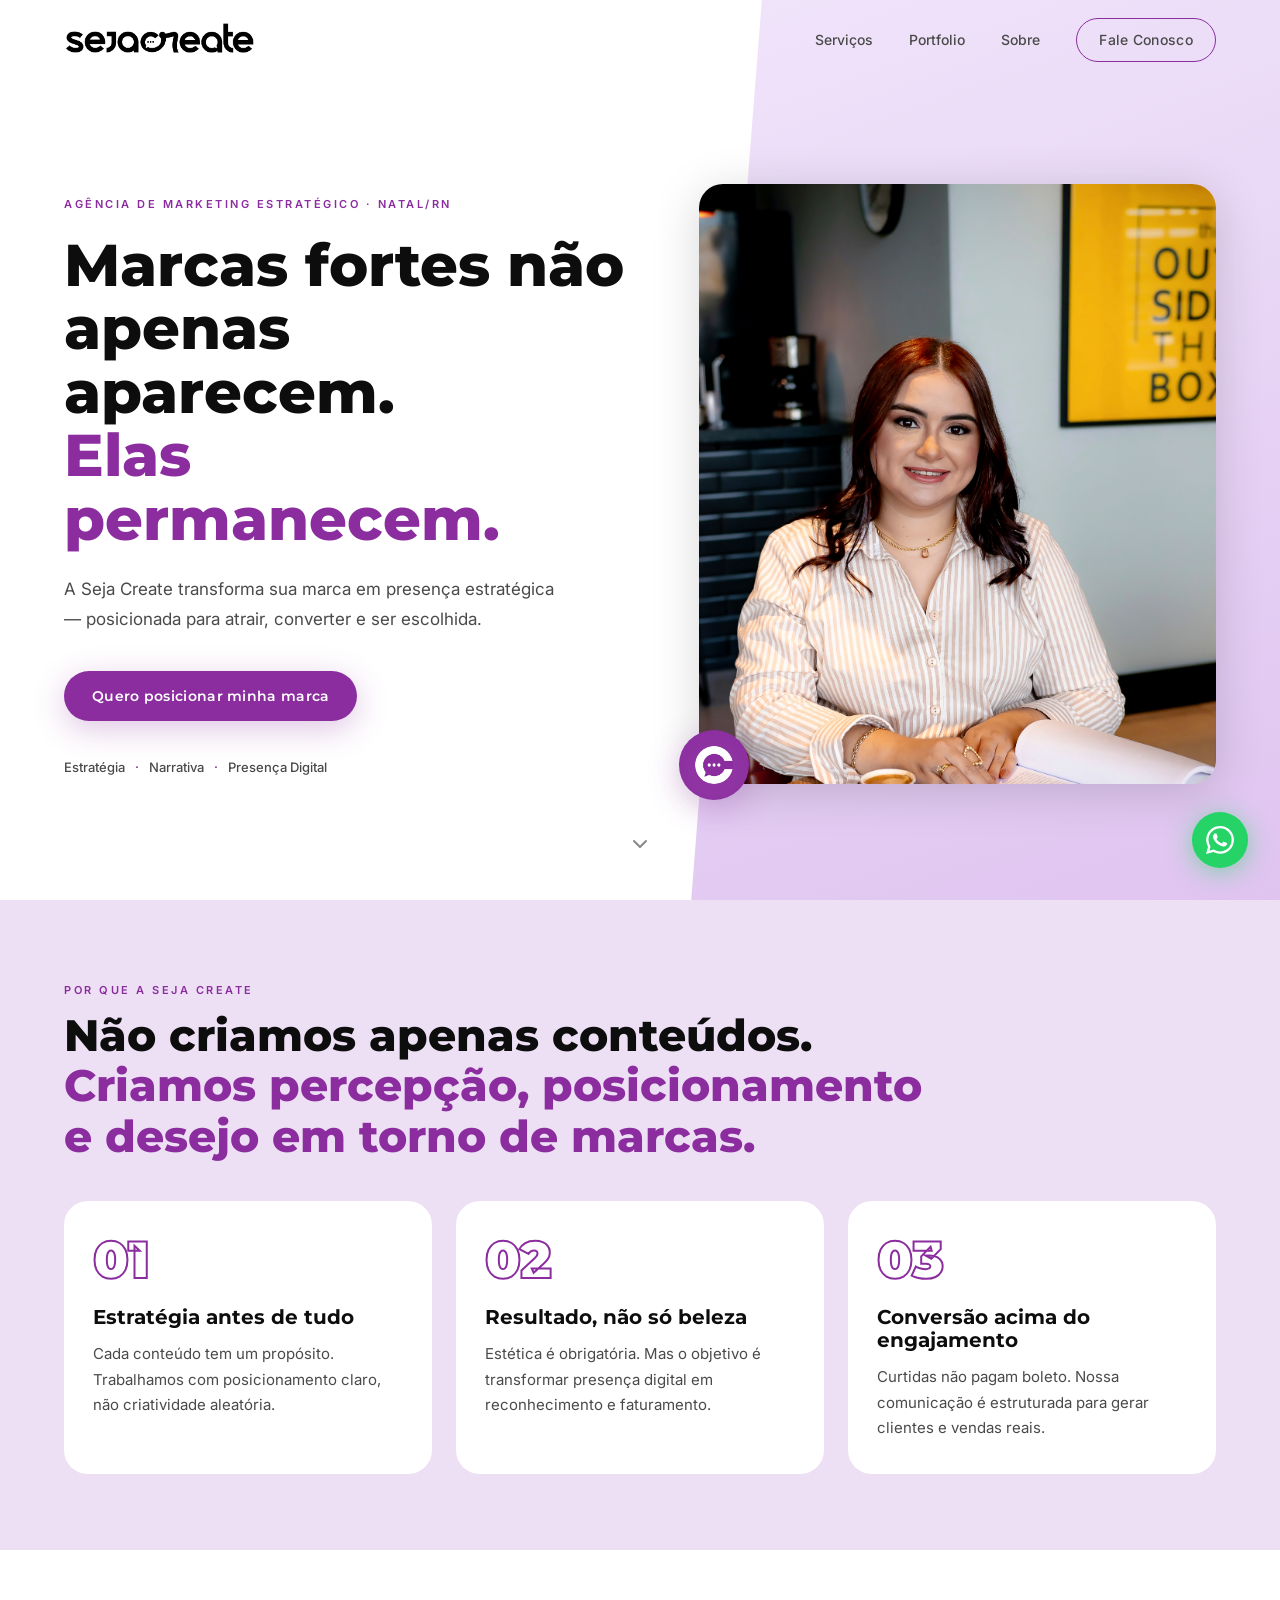
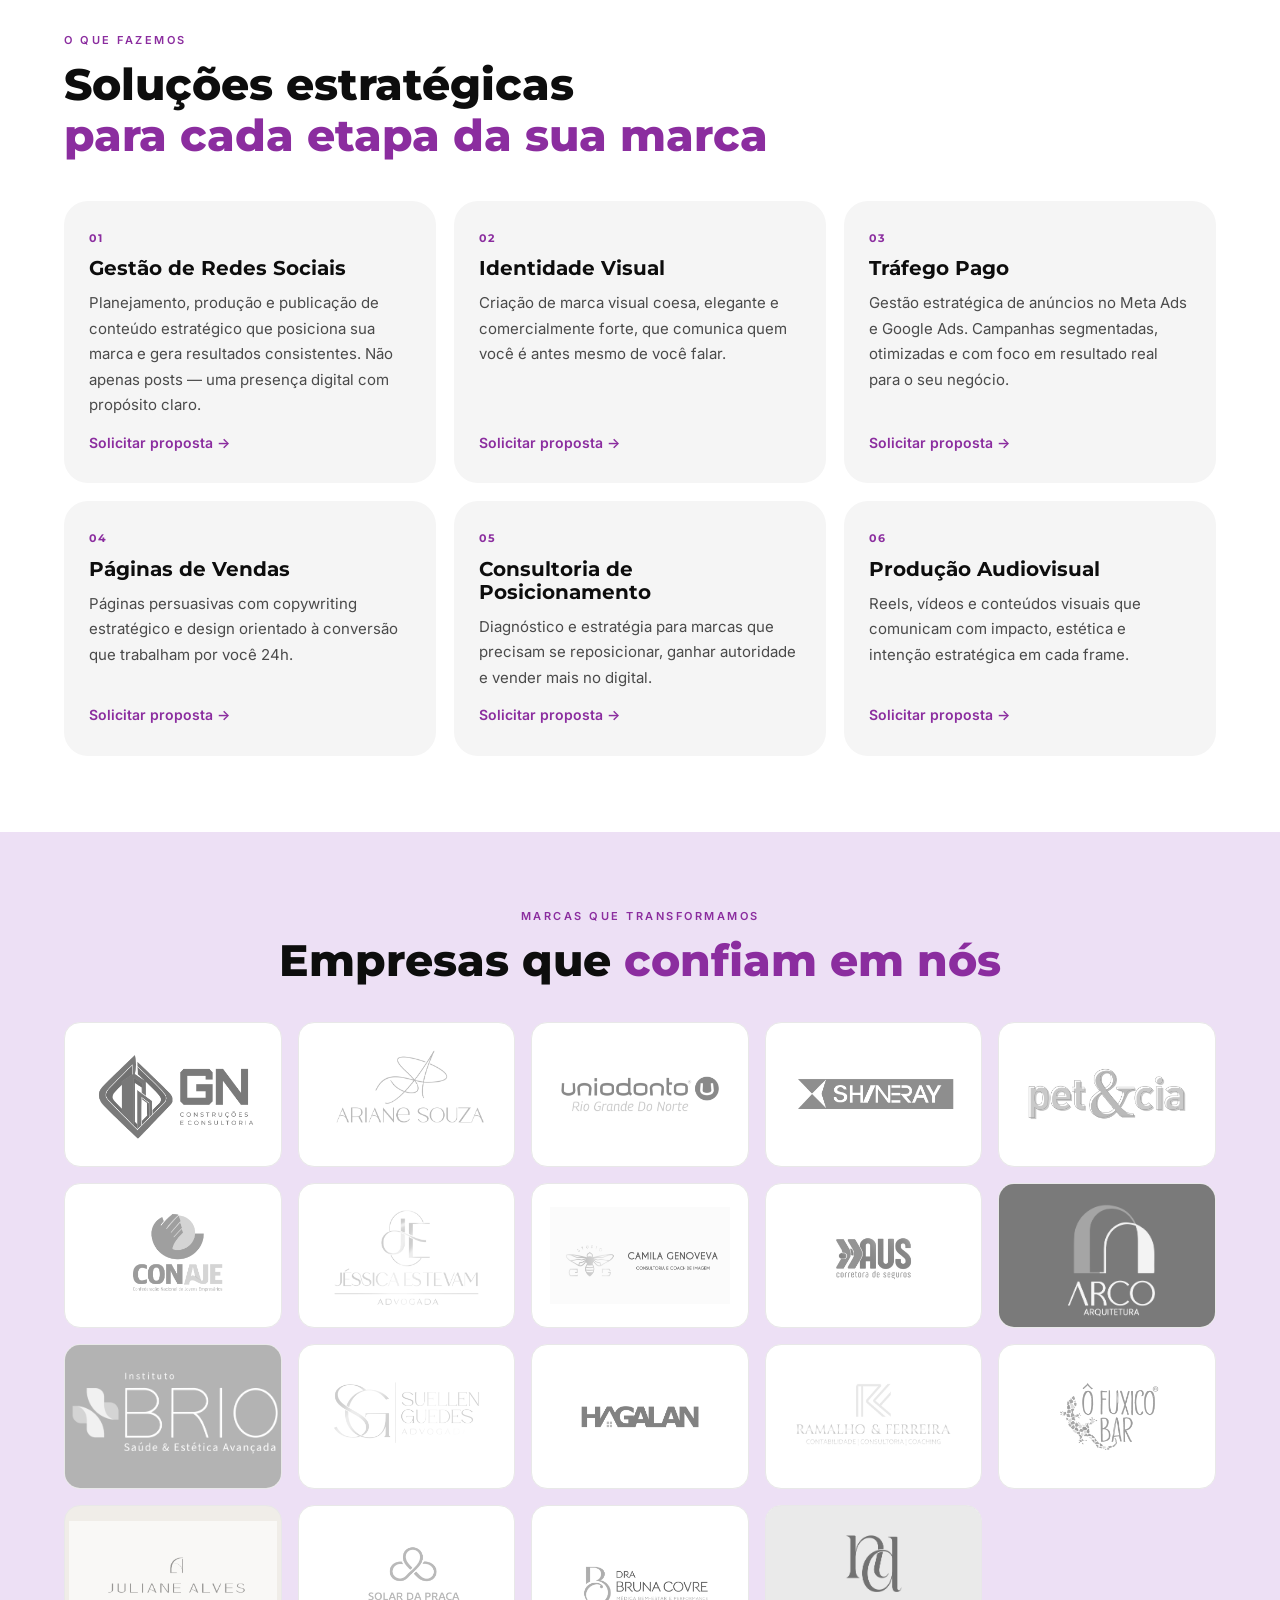
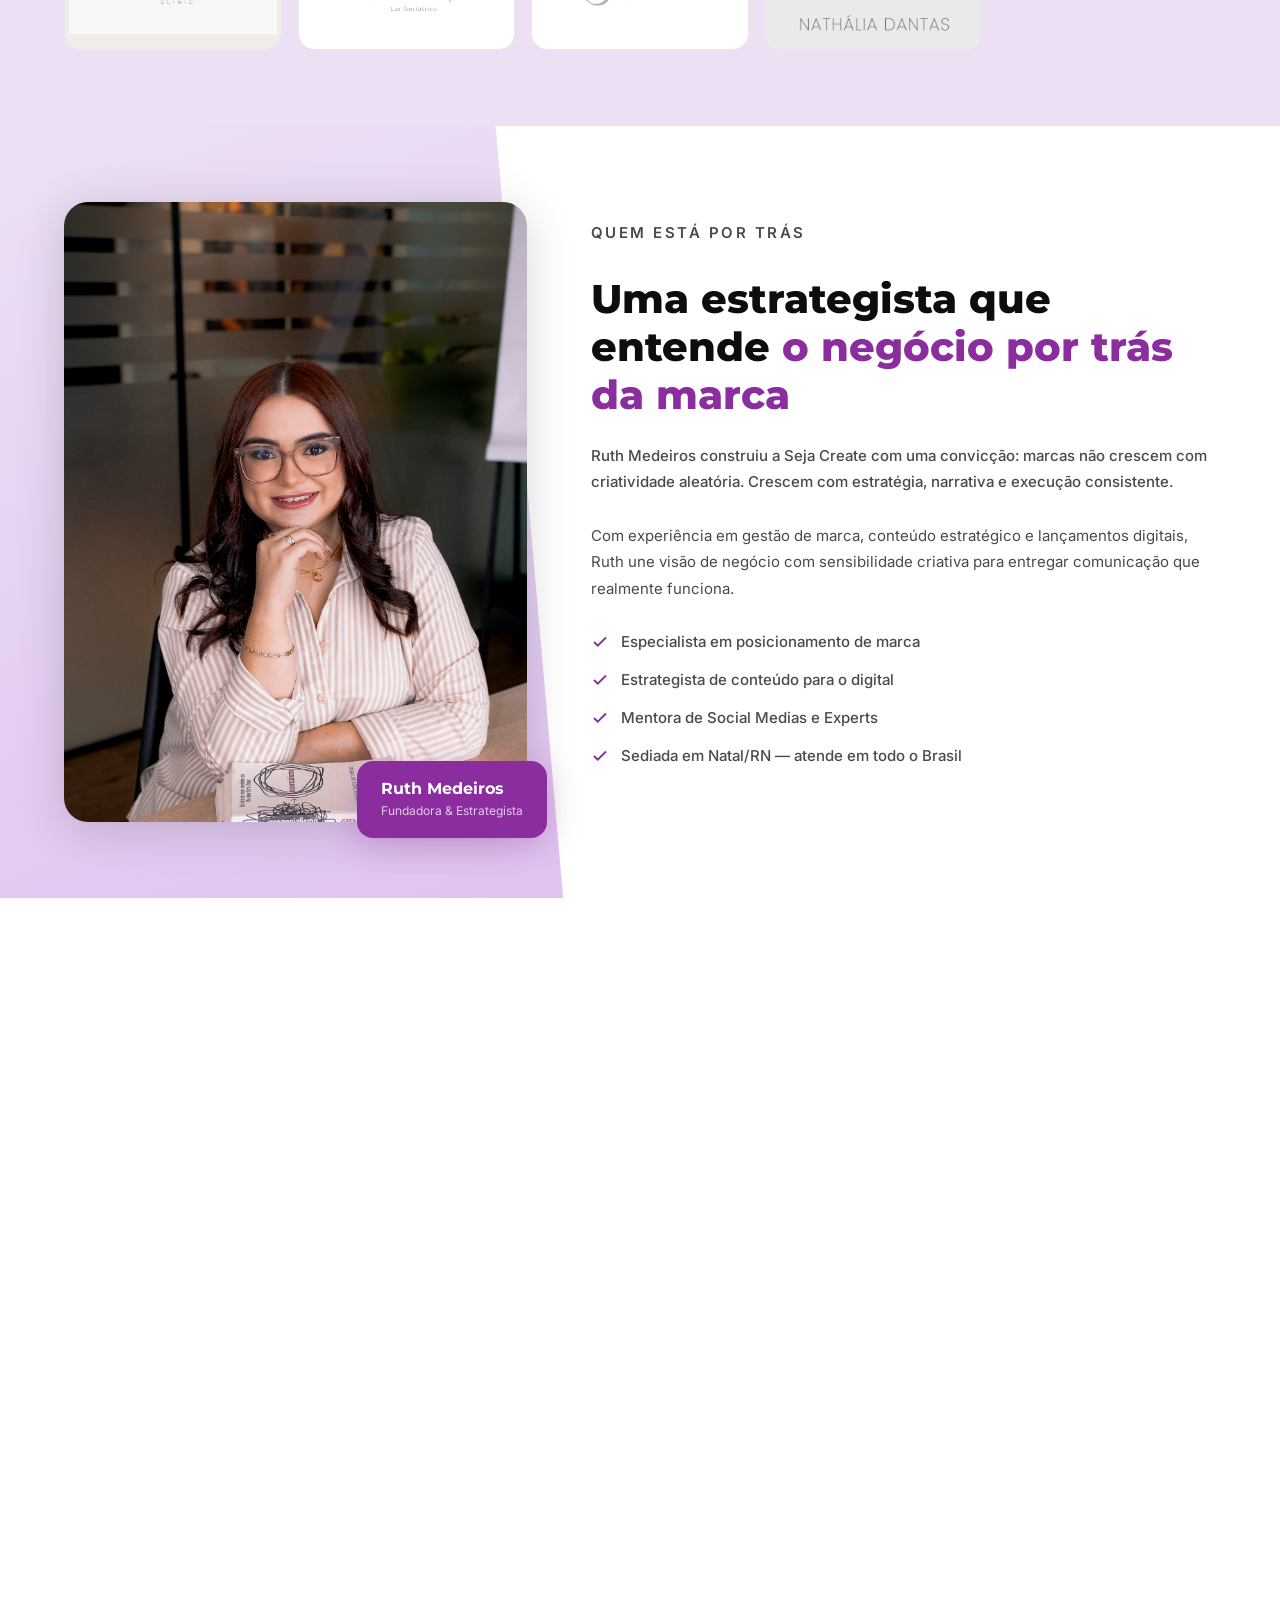
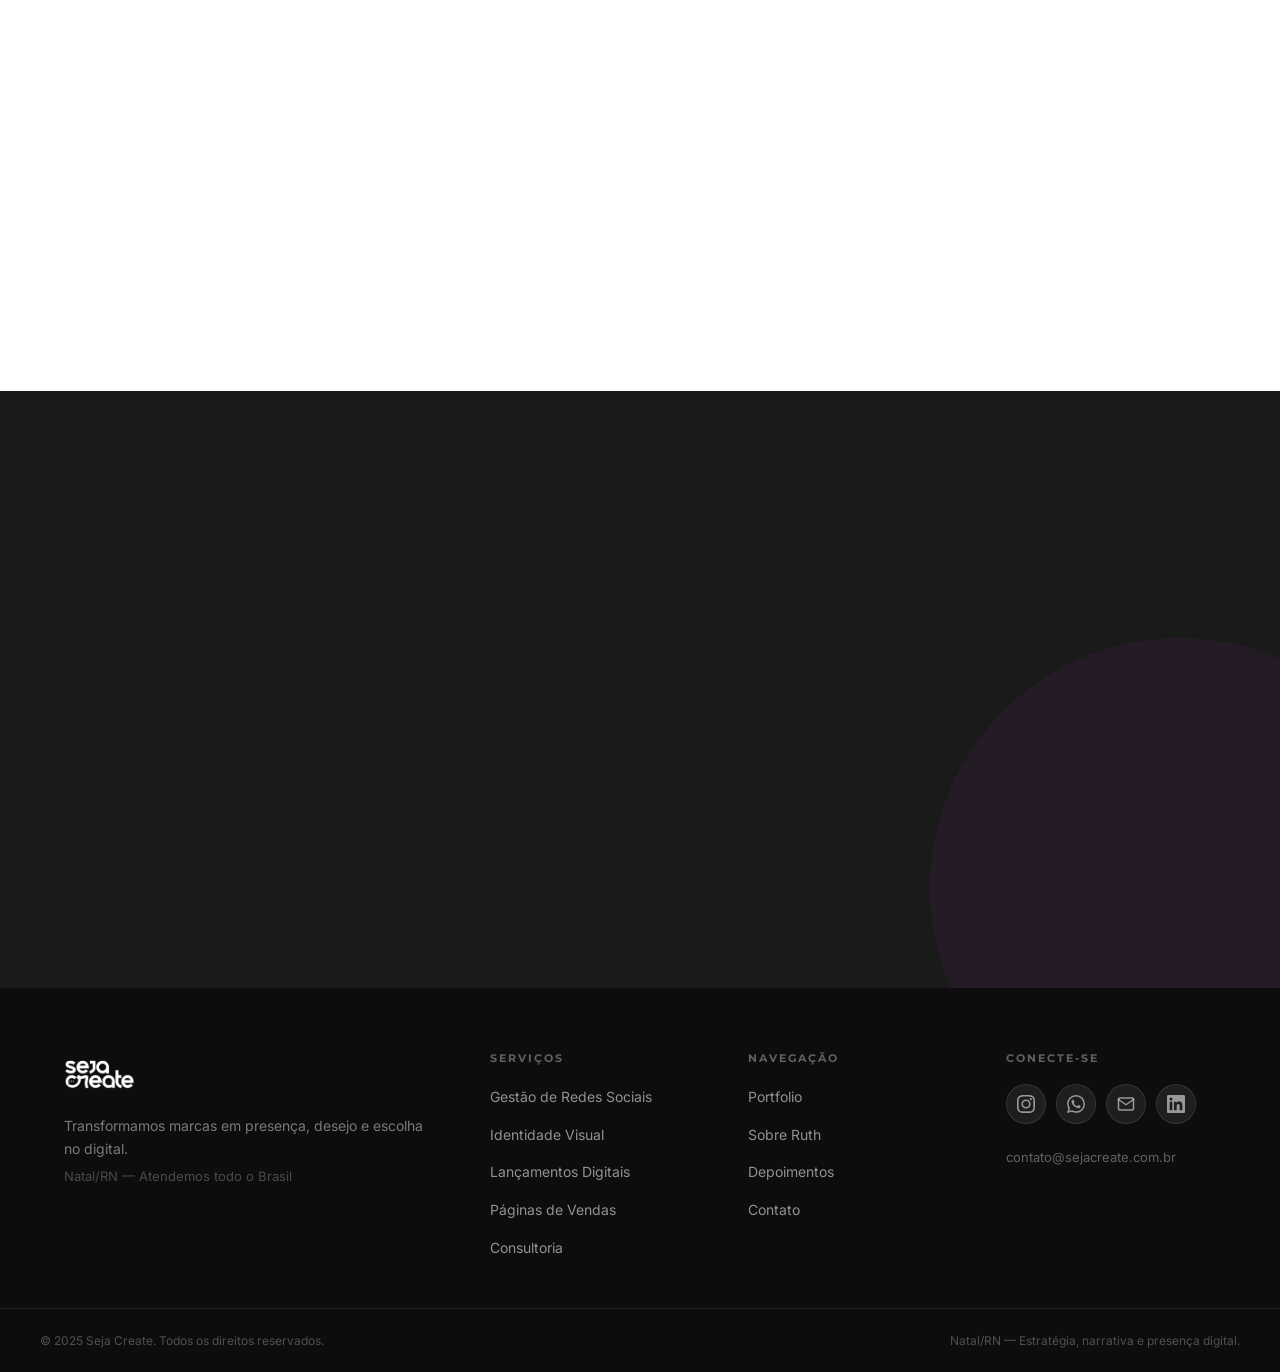
==== commit a4ea7030: "Refinamento visual: hero, clientes, rodapé e mobile - Hero: frase atualizada (Opção 1), subtítulo ma" ====
--- a/index.html
+++ b/index.html
@@ -5,7 +5,7 @@
   <meta name="viewport" content="width=device-width, initial-scale=1.0" />
   <meta name="description" content="Seja Create — Agência de marketing estratégico em Natal/RN. Transformamos marcas em negócios posicionados, desejados e preparados para vender no digital." />
   <meta property="og:title" content="Seja Create — Estratégia. Narrativa. Presença Digital." />
-  <meta property="og:description" content="Sua marca não precisa apenas aparecer. Ela precisa ser lembrada, desejada e escolhida." />
+  <meta property="og:description" content="Marcas fortes não apenas aparecem. Elas permanecem. A Seja Create transforma marcas em presença, desejo e escolha no digital." />
   <title>Seja Create — Estratégia. Narrativa. Presença Digital.</title>
   <link rel="icon" type="image/png" href="Identidade%20Visual/SejaCreate_Logo_Modelo_3_01.png" />
   <link rel="preconnect" href="https://fonts.googleapis.com" />
@@ -44,11 +44,11 @@
         <div class="hero__text reveal">
           <span class="hero__eyebrow">Agência de Marketing Estratégico · Natal/RN</span>
           <h1 class="hero__headline">
-            Sua marca não precisa<br />apenas aparecer.
-            <br /><em>Ela precisa ser lembrada,<br />desejada e escolhida.</em>
+            Marcas fortes não<br />apenas aparecem.
+            <br /><em>Elas permanecem.</em>
           </h1>
           <p class="hero__sub">
-            A Seja Create transforma ideias em comunicação estratégica que posiciona, atrai e vende.
+            A Seja Create transforma sua marca em presença estratégica — posicionada para atrair, converter e ser escolhida.
           </p>
           <div class="hero__actions">
             <a href="#contato" class="btn btn--primary">Quero posicionar minha marca</a>
@@ -360,7 +360,7 @@
     <div class="container footer__inner">
       <div class="footer__brand">
         <img src="Identidade%20Visual/SejaCreate_Logo_Modelo_1_01%20(1).png" alt="Seja Create" />
-        <p>Estratégia. Narrativa. Presença Digital.</p>
+        <p>Transformamos marcas em presença, desejo e escolha no digital.</p>
         <p class="footer__location">Natal/RN — Atendemos todo o Brasil</p>
       </div>
       <div class="footer__links">
@@ -384,17 +384,21 @@
       </div>
       <div class="footer__social">
         <h4>Conecte-se</h4>
-        <div class="footer__social-links">
-          <a href="https://instagram.com/sejacreate" target="_blank" rel="noopener" class="footer__social-btn">
+        <div class="footer__social-icons">
+          <a href="https://instagram.com/sejacreate" target="_blank" rel="noopener" class="footer__icon-btn" aria-label="Instagram">
             <svg width="18" height="18" viewBox="0 0 24 24" fill="currentColor"><path d="M12 2.163c3.204 0 3.584.012 4.85.07 3.252.148 4.771 1.691 4.919 4.919.058 1.265.069 1.645.069 4.849 0 3.205-.012 3.584-.069 4.849-.149 3.225-1.664 4.771-4.919 4.919-1.266.058-1.644.07-4.85.07-3.204 0-3.584-.012-4.849-.07-3.26-.149-4.771-1.699-4.919-4.92-.058-1.265-.07-1.644-.07-4.849 0-3.204.013-3.583.07-4.849.149-3.227 1.664-4.771 4.919-4.919 1.266-.057 1.645-.069 4.849-.069zM12 0C8.741 0 8.333.014 7.053.072 2.695.272.273 2.69.073 7.052.014 8.333 0 8.741 0 12c0 3.259.014 3.668.072 4.948.2 4.358 2.618 6.78 6.98 6.98C8.333 23.986 8.741 24 12 24c3.259 0 3.668-.014 4.948-.072 4.354-.2 6.782-2.618 6.979-6.98.059-1.28.073-1.689.073-4.948 0-3.259-.014-3.667-.072-4.947-.196-4.354-2.617-6.78-6.979-6.98C15.668.014 15.259 0 12 0zm0 5.838a6.162 6.162 0 100 12.324 6.162 6.162 0 000-12.324zM12 16a4 4 0 110-8 4 4 0 010 8zm6.406-11.845a1.44 1.44 0 100 2.881 1.44 1.44 0 000-2.881z"/></svg>
-            @sejacreate
           </a>
-          <a href="https://wa.me/5584999999999" target="_blank" rel="noopener" class="footer__social-btn">
+          <a href="https://wa.me/5584999999999" target="_blank" rel="noopener" class="footer__icon-btn" aria-label="WhatsApp">
             <svg width="18" height="18" viewBox="0 0 24 24" fill="currentColor"><path d="M17.472 14.382c-.297-.149-1.758-.867-2.03-.967-.273-.099-.471-.148-.67.15-.197.297-.767.966-.94 1.164-.173.199-.347.223-.644.075-.297-.15-1.255-.463-2.39-1.475-.883-.788-1.48-1.761-1.653-2.059-.173-.297-.018-.458.13-.606.134-.133.298-.347.446-.52.149-.174.198-.298.298-.497.099-.198.05-.371-.025-.52-.075-.149-.669-1.612-.916-2.207-.242-.579-.487-.5-.669-.51-.173-.008-.371-.01-.57-.01-.198 0-.52.074-.792.372-.272.297-1.04 1.016-1.04 2.479 0 1.462 1.065 2.875 1.213 3.074.149.198 2.096 3.2 5.077 4.487.709.306 1.262.489 1.694.625.712.227 1.36.195 1.871.118.571-.085 1.758-.719 2.006-1.413.248-.694.248-1.289.173-1.413-.074-.124-.272-.198-.57-.347m-5.421 7.403h-.004a9.87 9.87 0 01-5.031-1.378l-.361-.214-3.741.982.998-3.648-.235-.374a9.86 9.86 0 01-1.51-5.26c.001-5.45 4.436-9.884 9.888-9.884 2.64 0 5.122 1.03 6.988 2.898a9.825 9.825 0 012.893 6.994c-.003 5.45-4.437 9.884-9.885 9.884m8.413-18.297A11.815 11.815 0 0012.05 0C5.495 0 .16 5.335.157 11.892c0 2.096.547 4.142 1.588 5.945L.057 24l6.305-1.654a11.882 11.882 0 005.683 1.448h.005c6.554 0 11.89-5.335 11.893-11.893a11.821 11.821 0 00-3.48-8.413z"/></svg>
-            WhatsApp
           </a>
-        </div>
-        <p class="footer__email">contato@sejacreate.com.br</p>
+          <a href="mailto:contato@sejacreate.com.br" class="footer__icon-btn" aria-label="E-mail">
+            <svg width="18" height="18" viewBox="0 0 24 24" fill="none" stroke="currentColor" stroke-width="2" stroke-linecap="round" stroke-linejoin="round"><path d="M4 4h16c1.1 0 2 .9 2 2v12c0 1.1-.9 2-2 2H4c-1.1 0-2-.9-2-2V6c0-1.1.9-2 2-2z"></path><polyline points="22,6 12,13 2,6"></polyline></svg>
+          </a>
+          <a href="https://www.linkedin.com/company/sejacreate" target="_blank" rel="noopener" class="footer__icon-btn" aria-label="LinkedIn">
+            <svg width="18" height="18" viewBox="0 0 24 24" fill="currentColor"><path d="M20.447 20.452h-3.554v-5.569c0-1.328-.027-3.037-1.852-3.037-1.853 0-2.136 1.445-2.136 2.939v5.667H9.351V9h3.414v1.561h.046c.477-.9 1.637-1.85 3.37-1.85 3.601 0 4.267 2.37 4.267 5.455v6.286zM5.337 7.433a2.062 2.062 0 01-2.063-2.065 2.064 2.064 0 112.063 2.065zm1.782 13.019H3.555V9h3.564v11.452zM22.225 0H1.771C.792 0 0 .774 0 1.729v20.542C0 23.227.792 24 1.771 24h20.451C23.2 24 24 23.227 24 22.271V1.729C24 .774 23.2 0 22.222 0h.003z"/></svg>
+          </a>
+        </div>
+        <a href="mailto:contato@sejacreate.com.br" class="footer__email">contato@sejacreate.com.br</a>
       </div>
     </div>
     <div class="footer__bottom">
--- a/assets/css/style.css
+++ b/assets/css/style.css
@@ -8,7 +8,7 @@
   --purple:       #8B2D9F;
   --purple-dark:  #6B1E7F;
   --purple-light: #B94FCC;
-  --purple-bg:    #F7EDFB;
+  --purple-bg:    #EDE0F5;
 
   --black:     #0D0D0D;
   --gray-900:  #1A1A1A;
@@ -29,7 +29,7 @@
   --fw-black:     900;
 
   --container:       1200px;
-  --section-padding: 100px;
+  --section-padding: 76px;
 
   --radius-sm:   8px;
   --radius-md:   16px;
@@ -114,7 +114,7 @@
   text-transform: uppercase;
   letter-spacing: 2.5px;
   color: var(--purple);
-  margin-bottom: 16px;
+  margin-bottom: 10px;
 }
 
 .section__overline--light {
@@ -127,7 +127,7 @@
   font-weight: var(--fw-extrabold);
   line-height: 1.15;
   color: var(--black);
-  margin-bottom: 24px;
+  margin-bottom: 16px;
 }
 
 .section__title--light {
@@ -330,7 +330,7 @@
   top: 0;
   bottom: 0;
   width: 46%;
-  background: var(--purple-bg);
+  background: linear-gradient(160deg, #F0E4FA 0%, #DFC4F0 100%);
   clip-path: polygon(12% 0%, 100% 0%, 100% 100%, 0% 100%);
   z-index: 0;
 }
@@ -342,8 +342,8 @@
   grid-template-columns: 1.05fr 0.95fr;
   gap: 64px;
   align-items: center;
-  padding-top: 48px;
-  padding-bottom: 60px;
+  padding-top: 36px;
+  padding-bottom: 48px;
 }
 
 .hero__eyebrow {
@@ -497,20 +497,20 @@
 /* ===== DIFERENCIAL ===== */
 .diferencial {
   padding: var(--section-padding) 0;
-  background: var(--white);
+  background: var(--purple-bg);
 }
 
 .diferencial__grid {
   display: grid;
   grid-template-columns: repeat(3, 1fr);
-  gap: 28px;
-  margin-top: 56px;
+  gap: 24px;
+  margin-top: 40px;
 }
 
 .diferencial__card {
-  background: var(--gray-100);
+  background: var(--white);
   border-radius: var(--radius-lg);
-  padding: 40px 32px;
+  padding: 32px 28px;
   transition: all var(--transition);
   border: 1px solid transparent;
   position: relative;
@@ -667,14 +667,14 @@
 .servicos__grid {
   display: grid;
   grid-template-columns: repeat(3, 1fr);
-  gap: 20px;
-  margin-top: 56px;
+  gap: 18px;
+  margin-top: 40px;
 }
 
 .servicos__card {
   background: var(--gray-100);
   border-radius: var(--radius-lg);
-  padding: 36px 32px;
+  padding: 28px 24px;
   transition: all var(--transition);
   border: 1px solid transparent;
   display: flex;
@@ -684,8 +684,8 @@
 
 .servicos__card:hover {
   background: var(--white);
-  border-color: var(--gray-200);
-  box-shadow: var(--shadow-md);
+  border-color: rgba(139, 45, 159, 0.2);
+  box-shadow: 0 8px 32px rgba(139, 45, 159, 0.1);
   transform: translateY(-4px);
 }
 
@@ -873,7 +873,7 @@
   top: 0;
   bottom: 0;
   width: 44%;
-  background: var(--purple-bg);
+  background: linear-gradient(160deg, #EDE0F5 0%, #DFC4F0 100%);
   clip-path: polygon(0% 0%, 88% 0%, 100% 100%, 0% 100%);
   z-index: 0;
 }
@@ -883,7 +883,7 @@
   z-index: 1;
   display: grid;
   grid-template-columns: 1fr 1.35fr;
-  gap: 80px;
+  gap: 64px;
   align-items: center;
 }
 
@@ -973,20 +973,20 @@
 /* ===== DEPOIMENTOS ===== */
 .depoimentos {
   padding: var(--section-padding) 0;
-  background: var(--gray-100);
+  background: var(--white);
 }
 
 .depoimentos__grid {
   display: grid;
   grid-template-columns: repeat(3, 1fr);
-  gap: 24px;
-  margin-top: 56px;
+  gap: 20px;
+  margin-top: 40px;
 }
 
 .depoimentos__card {
-  background: var(--white);
+  background: var(--gray-100);
   border-radius: var(--radius-lg);
-  padding: 36px 32px;
+  padding: 28px 24px;
   box-shadow: var(--shadow-sm);
   transition: all var(--transition);
   border: 1px solid var(--gray-200);
@@ -1368,28 +1368,42 @@
   color: var(--purple-light);
 }
 
-.footer__social-links {
-  display: flex;
-  flex-direction: column;
-  gap: 12px;
-  margin-bottom: 16px;
-}
-
-.footer__social-btn {
+.footer__social-icons {
+  display: flex;
+  gap: 10px;
+  margin-bottom: 20px;
+  flex-wrap: wrap;
+}
+
+.footer__icon-btn {
+  width: 40px;
+  height: 40px;
+  border-radius: 50%;
+  background: rgba(255, 255, 255, 0.07);
+  border: 1px solid rgba(255, 255, 255, 0.1);
   display: flex;
   align-items: center;
-  gap: 10px;
-  font-size: 14px;
+  justify-content: center;
   color: rgba(255, 255, 255, 0.55);
-  transition: color var(--transition);
-}
-.footer__social-btn:hover {
-  color: var(--purple-light);
+  transition: all var(--transition);
+  flex-shrink: 0;
+}
+
+.footer__icon-btn:hover {
+  background: var(--purple);
+  border-color: var(--purple);
+  color: var(--white);
+  transform: translateY(-3px);
 }
 
 .footer__email {
   font-size: 13px;
   color: rgba(255, 255, 255, 0.35);
+  transition: color var(--transition);
+}
+
+.footer__email:hover {
+  color: rgba(255, 255, 255, 0.65);
 }
 
 .footer__bottom {
@@ -1453,7 +1467,7 @@
 /* ===== CLIENTES ===== */
 .clientes {
   padding: var(--section-padding) 0;
-  background: var(--gray-100);
+  background: var(--purple-bg);
 }
 
 .clientes__overline,
@@ -1465,8 +1479,8 @@
 .clientes__grid {
   display: grid;
   grid-template-columns: repeat(5, 1fr);
-  gap: 20px;
-  margin-top: 48px;
+  gap: 16px;
+  margin-top: 36px;
   align-items: center;
 }
 
@@ -1502,10 +1516,12 @@
   padding: 18px;
   box-sizing: border-box;
   object-fit: contain;
-  transition: transform 0.45s ease;
+  filter: grayscale(100%) opacity(0.62);
+  transition: filter 0.5s ease, transform 0.45s ease;
 }
 
 .clientes__item:hover img {
+  filter: grayscale(0%) opacity(1);
   transform: scale(1.06);
 }
 
@@ -1562,24 +1578,47 @@
     grid-column: 1 / -1;
     display: flex;
     flex-direction: row;
-    gap: 48px;
-    align-items: flex-start;
+    align-items: center;
+    gap: 24px;
   }
 
   .footer__social h4 {
     margin-bottom: 0;
     white-space: nowrap;
-    padding-top: 3px;
+  }
+
+  .footer__social .footer__social-icons {
+    margin-bottom: 0;
+  }
+
+  .footer__social .footer__email {
+    margin-left: auto;
   }
 }
 
 /* ===== RESPONSIVE — 768px ===== */
 @media (max-width: 768px) {
   :root {
-    --section-padding: 64px;
-  }
-
-  /* Nav mobile */
+    --section-padding: 60px;
+  }
+
+  /* Container */
+  .container {
+    padding: 0 20px;
+  }
+
+  /* Evita scroll horizontal */
+  body {
+    overflow-x: hidden;
+  }
+
+  /* Títulos — evita overflow de palavras longas */
+  h1, h2, h3 {
+    word-break: break-word;
+    overflow-wrap: break-word;
+  }
+
+  /* ---- Nav mobile ---- */
   .nav__links {
     display: none;
     position: fixed;
@@ -1591,7 +1630,7 @@
     flex-direction: column;
     justify-content: flex-start;
     padding: 32px 24px;
-    gap: 24px;
+    gap: 8px;
     box-shadow: var(--shadow-lg);
     border-top: 1px solid var(--gray-200);
     z-index: 99;
@@ -1604,13 +1643,26 @@
 
   .nav__links a {
     font-size: 18px;
+    padding: 12px 0;
+    border-bottom: 1px solid var(--gray-200);
+    width: 100%;
+  }
+
+  .nav__links li:last-child a {
+    border-bottom: none;
+    margin-top: 8px;
   }
 
   .nav__toggle {
     display: flex;
   }
 
-  /* Hero */
+  /* ---- Hero ---- */
+  .hero {
+    min-height: 100svh;
+    min-height: 100vh;
+  }
+
   .hero__bg-shape {
     display: none;
   }
@@ -1618,9 +1670,9 @@
   .hero__inner {
     grid-template-columns: 1fr;
     text-align: center;
-    gap: 40px;
-    padding-top: 20px;
-    padding-bottom: 60px;
+    gap: 32px;
+    padding-top: 16px;
+    padding-bottom: 56px;
   }
 
   .hero__visual {
@@ -1628,30 +1680,22 @@
   }
 
   .hero__img-wrap img {
-    max-height: 420px;
+    max-height: 380px;
     object-position: top center;
   }
 
   .hero__img-badge {
     left: 8px;
-    bottom: -12px;
-    width: 56px;
-    height: 56px;
-  }
-
-  .hero__img-stat {
-    right: 8px;
-    top: 16px;
-    padding: 10px 14px;
-  }
-
-  .hero__img-stat strong {
-    font-size: 20px;
+    bottom: -10px;
+    width: 52px;
+    height: 52px;
+    padding: 12px;
   }
 
   .hero__sub {
-    margin: 0 auto 36px;
+    margin: 0 auto 32px;
     max-width: 100%;
+    font-size: 16px;
   }
 
   .hero__actions {
@@ -1660,22 +1704,124 @@
     align-items: center;
   }
 
+  .hero__actions .btn {
+    width: 100%;
+    max-width: 340px;
+  }
+
   .hero__tags {
     justify-content: center;
-  }
-
-  /* Clientes */
-  .clientes__grid {
-    grid-template-columns: repeat(3, 1fr);
-  }
-
-  /* Diferencial */
+    flex-wrap: wrap;
+  }
+
+  /* ---- Diferencial ---- */
   .diferencial__grid {
     grid-template-columns: 1fr;
+    gap: 14px;
+    margin-top: 32px;
+  }
+
+  .diferencial__card {
+    padding: 24px 20px;
+  }
+
+  .diferencial__num {
+    font-size: 40px;
+  }
+
+  /* ---- Serviços ---- */
+  .servicos__grid {
+    grid-template-columns: 1fr;
+    gap: 14px;
+    margin-top: 32px;
+  }
+
+  .servicos__card {
+    padding: 24px 20px;
+  }
+
+  .servicos__card--large {
+    grid-column: span 1;
+  }
+
+  /* ---- Clientes — carrossel horizontal ---- */
+  .clientes__grid {
+    display: flex;
+    flex-wrap: nowrap;
+    overflow-x: auto;
+    scroll-snap-type: x mandatory;
+    gap: 12px;
+    margin-top: 28px;
+    padding-bottom: 8px;
+    -webkit-overflow-scrolling: touch;
+    scrollbar-width: none;
+  }
+
+  .clientes__grid::-webkit-scrollbar {
+    display: none;
+  }
+
+  .clientes__item {
+    flex: 0 0 148px;
+    scroll-snap-align: start;
+  }
+
+  /* ---- Sobre ---- */
+  .sobre__diagonal {
+    display: none;
+  }
+
+  .sobre__inner {
+    grid-template-columns: 1fr;
+    gap: 56px;
+  }
+
+  .sobre__image img {
+    max-height: 400px;
+  }
+
+  .sobre__image-tag {
+    right: 8px;
+    bottom: -12px;
+    padding: 14px 16px;
+  }
+
+  .sobre__content h2 {
+    font-size: clamp(22px, 6vw, 32px);
+  }
+
+  /* ---- Depoimentos ---- */
+  .depoimentos__grid {
+    grid-template-columns: 1fr;
     gap: 16px;
-  }
-
-  /* Método */
+    margin-top: 40px;
+  }
+
+  .depoimentos__card {
+    padding: 28px 24px;
+  }
+
+  /* ---- FAQ ---- */
+  .faq__inner {
+    grid-template-columns: 1fr;
+    gap: 36px;
+  }
+
+  .faq__header {
+    text-align: center;
+  }
+
+  /* ---- Contato ---- */
+  .contato .btn--whatsapp {
+    width: 100%;
+    max-width: 360px;
+  }
+
+  .contato__info {
+    gap: 10px;
+  }
+
+  /* ---- Método ---- */
   .metodo__steps {
     grid-template-columns: 1fr;
   }
@@ -1684,16 +1830,7 @@
     padding: 28px 24px;
   }
 
-  /* Serviços */
-  .servicos__grid {
-    grid-template-columns: 1fr;
-  }
-
-  .servicos__card--large {
-    grid-column: span 1;
-  }
-
-  /* Portfolio */
+  /* ---- Portfolio ---- */
   .portfolio__item {
     grid-template-columns: 1fr;
     padding: 32px 24px;
@@ -1704,36 +1841,7 @@
     order: 0;
   }
 
-  /* Sobre */
-  .sobre__diagonal {
-    display: none;
-  }
-
-  .sobre__inner {
-    grid-template-columns: 1fr;
-    gap: 48px;
-  }
-
-  .sobre__image-tag {
-    right: 8px;
-    bottom: -12px;
-    padding: 14px 18px;
-  }
-
-  /* Depoimentos */
-  .depoimentos__grid {
-    grid-template-columns: 1fr;
-  }
-
-  /* FAQ */
-  .faq__inner {
-    grid-template-columns: 1fr;
-    gap: 40px;
-  }
-
-  /* Contato */
-
-  /* Footer */
+  /* ---- Footer ---- */
   .footer__inner {
     grid-template-columns: 1fr 1fr;
     gap: 32px;
@@ -1747,6 +1855,15 @@
     grid-column: span 2;
     flex-direction: column;
     gap: 16px;
+    align-items: flex-start;
+  }
+
+  .footer__social .footer__social-icons {
+    margin-bottom: 8px;
+  }
+
+  .footer__social .footer__email {
+    margin-left: 0;
   }
 
   .footer__bottom-inner {
@@ -1756,30 +1873,124 @@
     padding: 20px 0;
   }
 
+  /* ---- WhatsApp float ---- */
   .whatsapp-float {
-    bottom: 24px;
-    right: 20px;
-    width: 50px;
-    height: 50px;
+    bottom: 20px;
+    right: 16px;
+    width: 52px;
+    height: 52px;
   }
 }
 
 /* ===== RESPONSIVE — 480px ===== */
 @media (max-width: 480px) {
+  :root {
+    --section-padding: 48px;
+  }
+
+  .container {
+    padding: 0 16px;
+  }
+
+  /* Nav */
+  .nav__logo img {
+    height: 36px;
+  }
+
+  /* Hero */
   .hero__headline {
-    font-size: 30px;
-  }
-
-  .clientes__grid {
-    grid-template-columns: repeat(2, 1fr);
-  }
-
-  .btn {
-    padding: 13px 22px;
-  }
-
+    font-size: 28px;
+    line-height: 1.15;
+  }
+
+  .hero__img-wrap img {
+    max-height: 300px;
+  }
+
+  .hero__img-badge {
+    width: 44px;
+    height: 44px;
+    left: 6px;
+    bottom: -8px;
+    padding: 10px;
+  }
+
+  .hero__sub {
+    font-size: 15px;
+  }
+
+  .hero__eyebrow {
+    font-size: 10px;
+    letter-spacing: 2px;
+  }
+
+  /* Section overline */
+  .section__overline {
+    font-size: 10px;
+    letter-spacing: 2px;
+  }
+
+  /* Diferencial */
+  .diferencial__card {
+    padding: 24px 20px;
+  }
+
+  /* Serviços */
+  .servicos__card {
+    padding: 24px 20px;
+  }
+
+  /* Clientes */
+  .clientes__item {
+    flex: 0 0 132px;
+  }
+
+  /* Sobre */
+  .sobre__image img {
+    max-height: 320px;
+  }
+
+  .sobre__image-tag {
+    right: 4px;
+    bottom: -10px;
+    padding: 12px 14px;
+    border-radius: 12px;
+  }
+
+  .sobre__image-tag strong {
+    font-size: 14px;
+  }
+
+  .sobre__image-tag span {
+    font-size: 11px;
+  }
+
+  /* Depoimentos */
+  .depoimentos__card {
+    padding: 24px 20px;
+  }
+
+  /* FAQ */
+  .faq__question {
+    font-size: 14px;
+    padding: 18px 0;
+  }
+
+  /* Contato */
+  .contato .btn--whatsapp {
+    max-width: 100%;
+    font-size: 15px;
+    padding: 16px 24px;
+  }
+
+  .contato__info-item {
+    font-size: 12px;
+  }
+
+  /* Footer */
   .footer__inner {
     grid-template-columns: 1fr;
+    gap: 28px;
   }
 
   .footer__brand,
@@ -1787,7 +1998,18 @@
     grid-column: span 1;
   }
 
+  .footer__brand img {
+    height: 36px;
+  }
+
+  /* Botões */
+  .btn {
+    padding: 13px 22px;
+    font-size: 13px;
+  }
+
+  /* Portfolio */
   .portfolio__item {
-    padding: 24px 20px;
-  }
-}
+    padding: 24px 16px;
+  }
+}
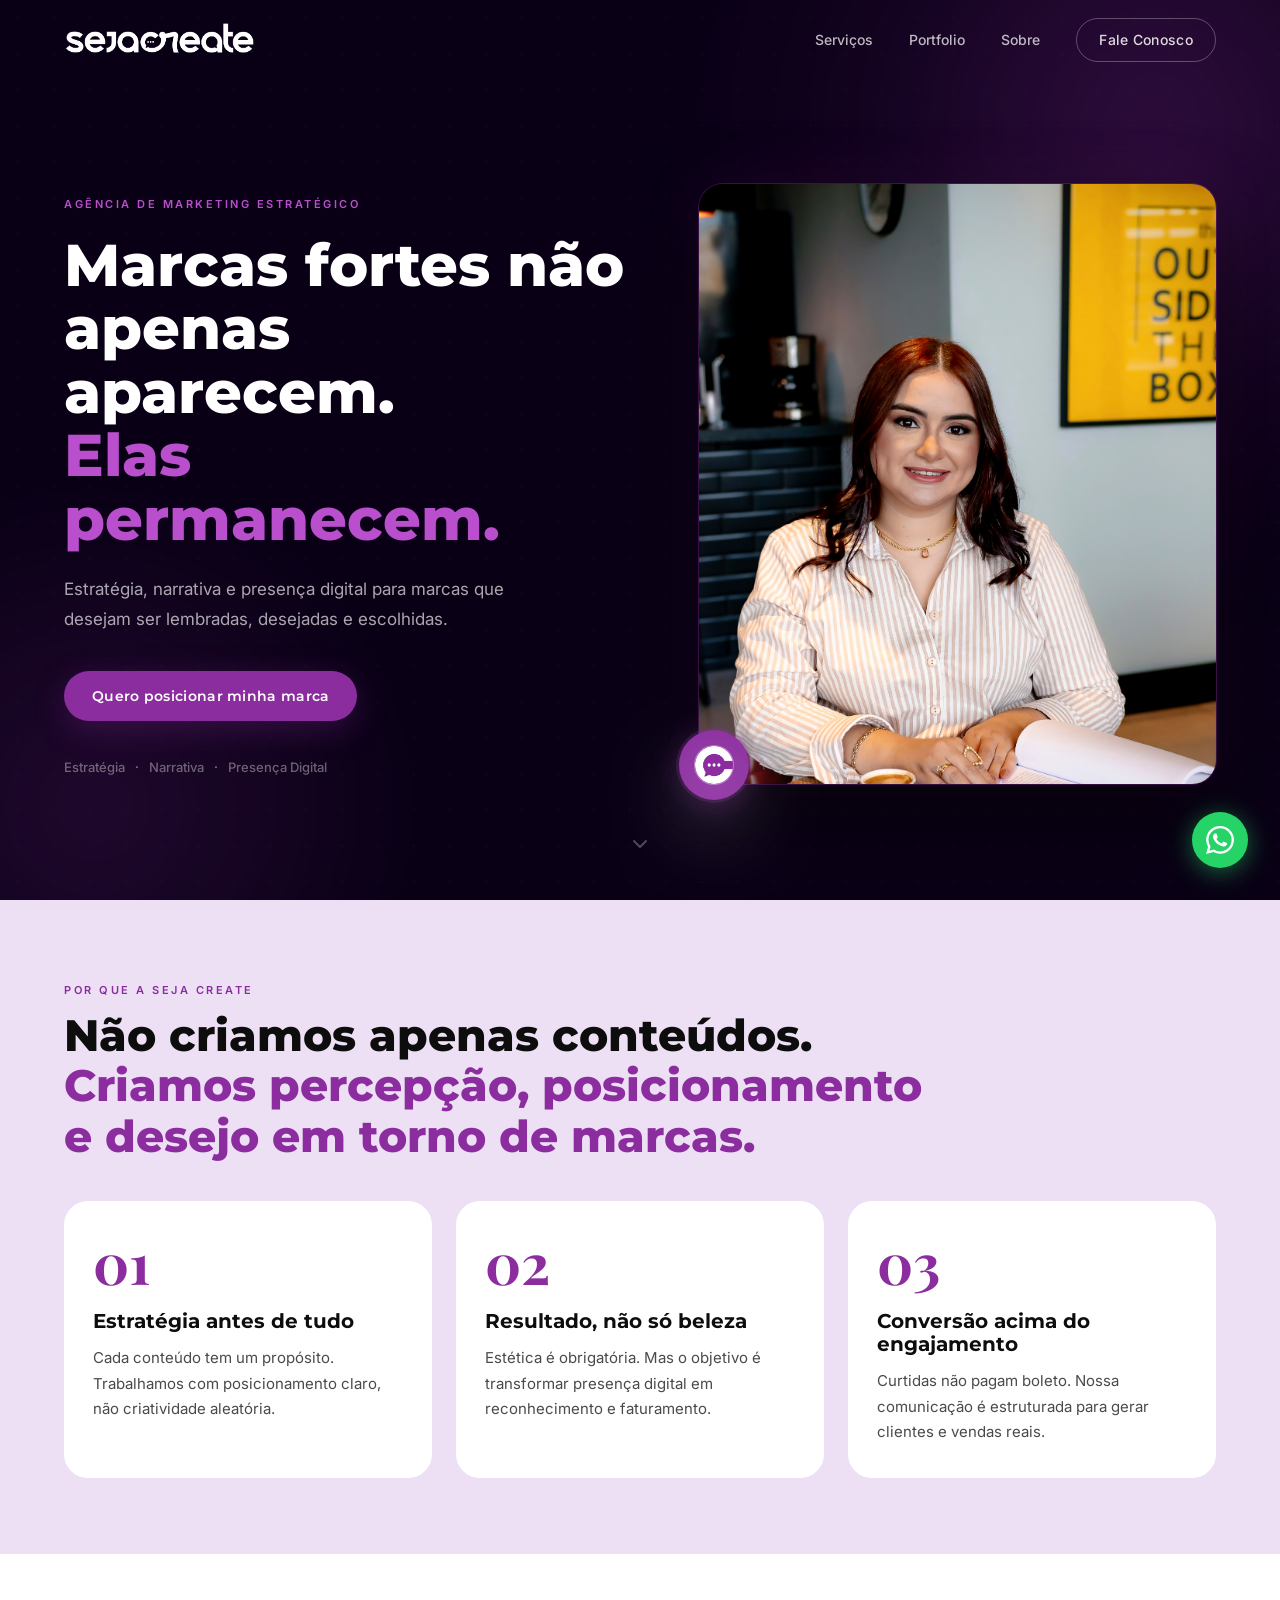
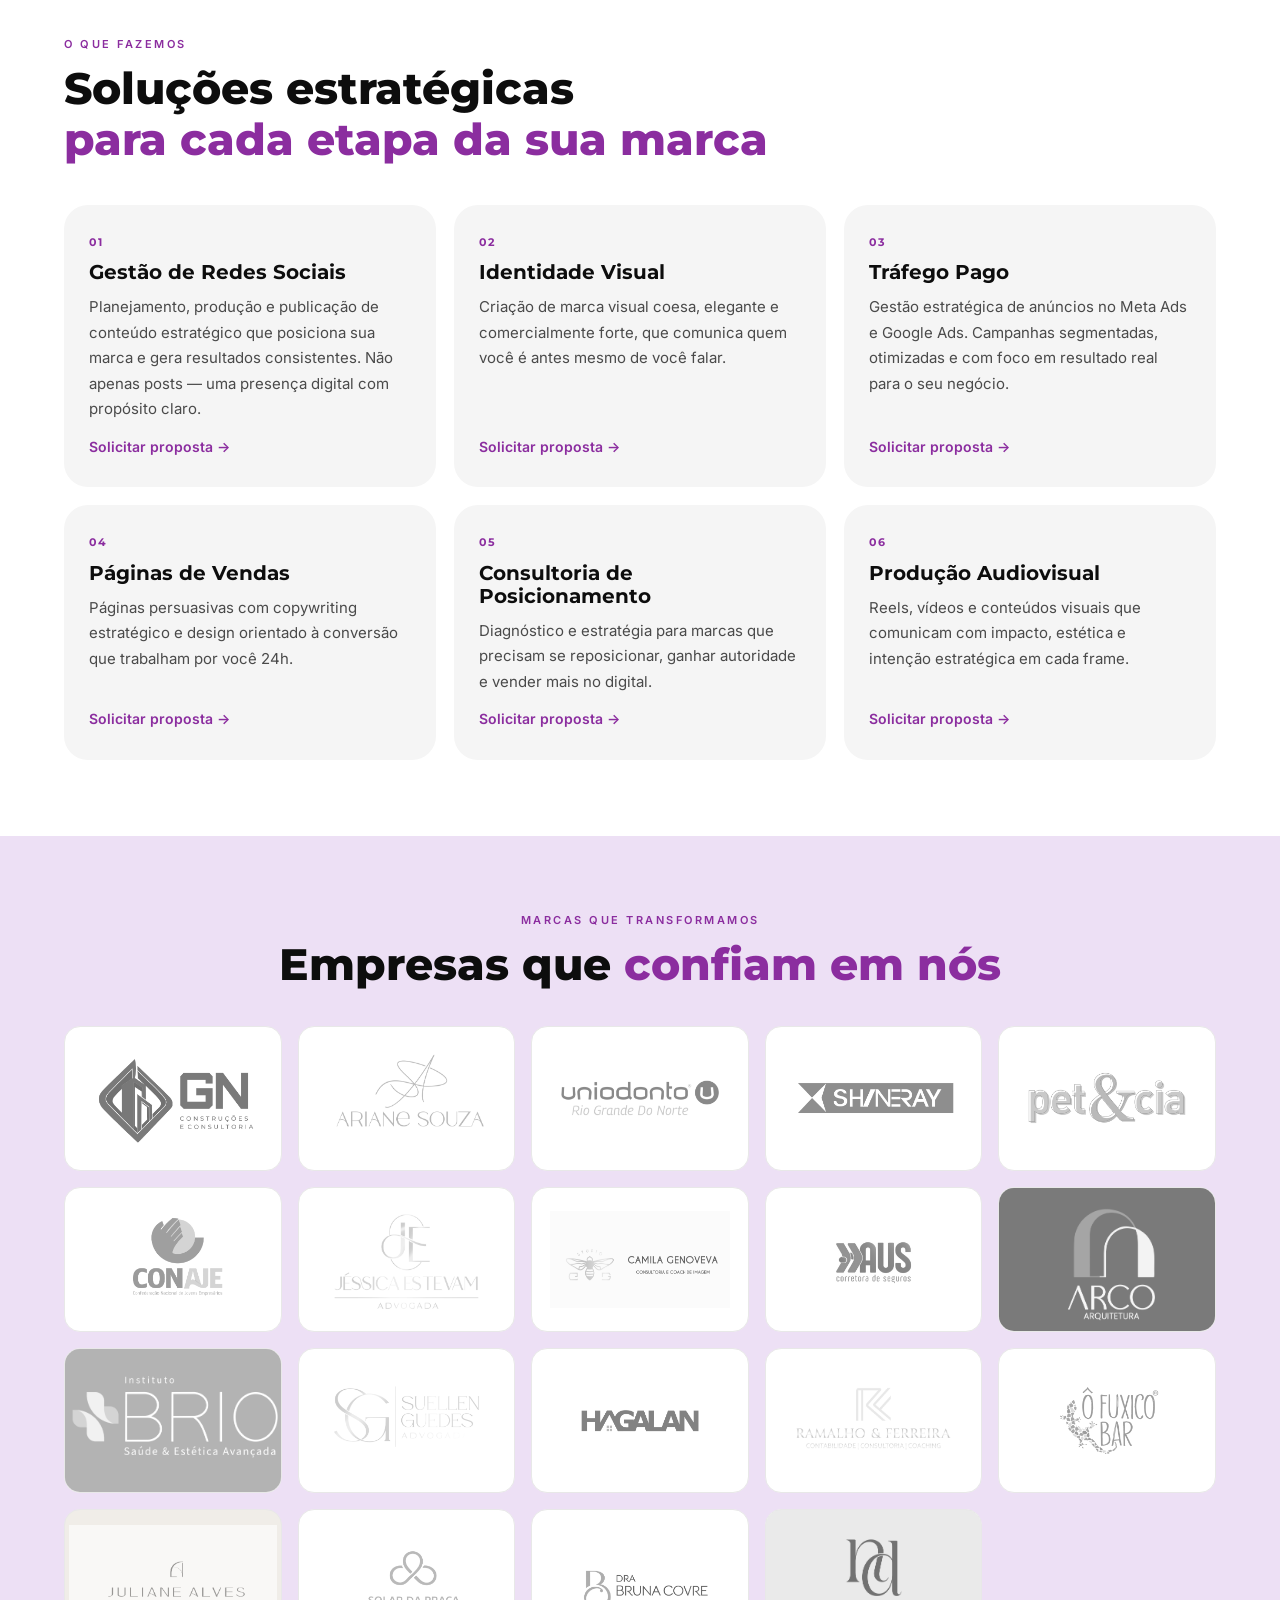
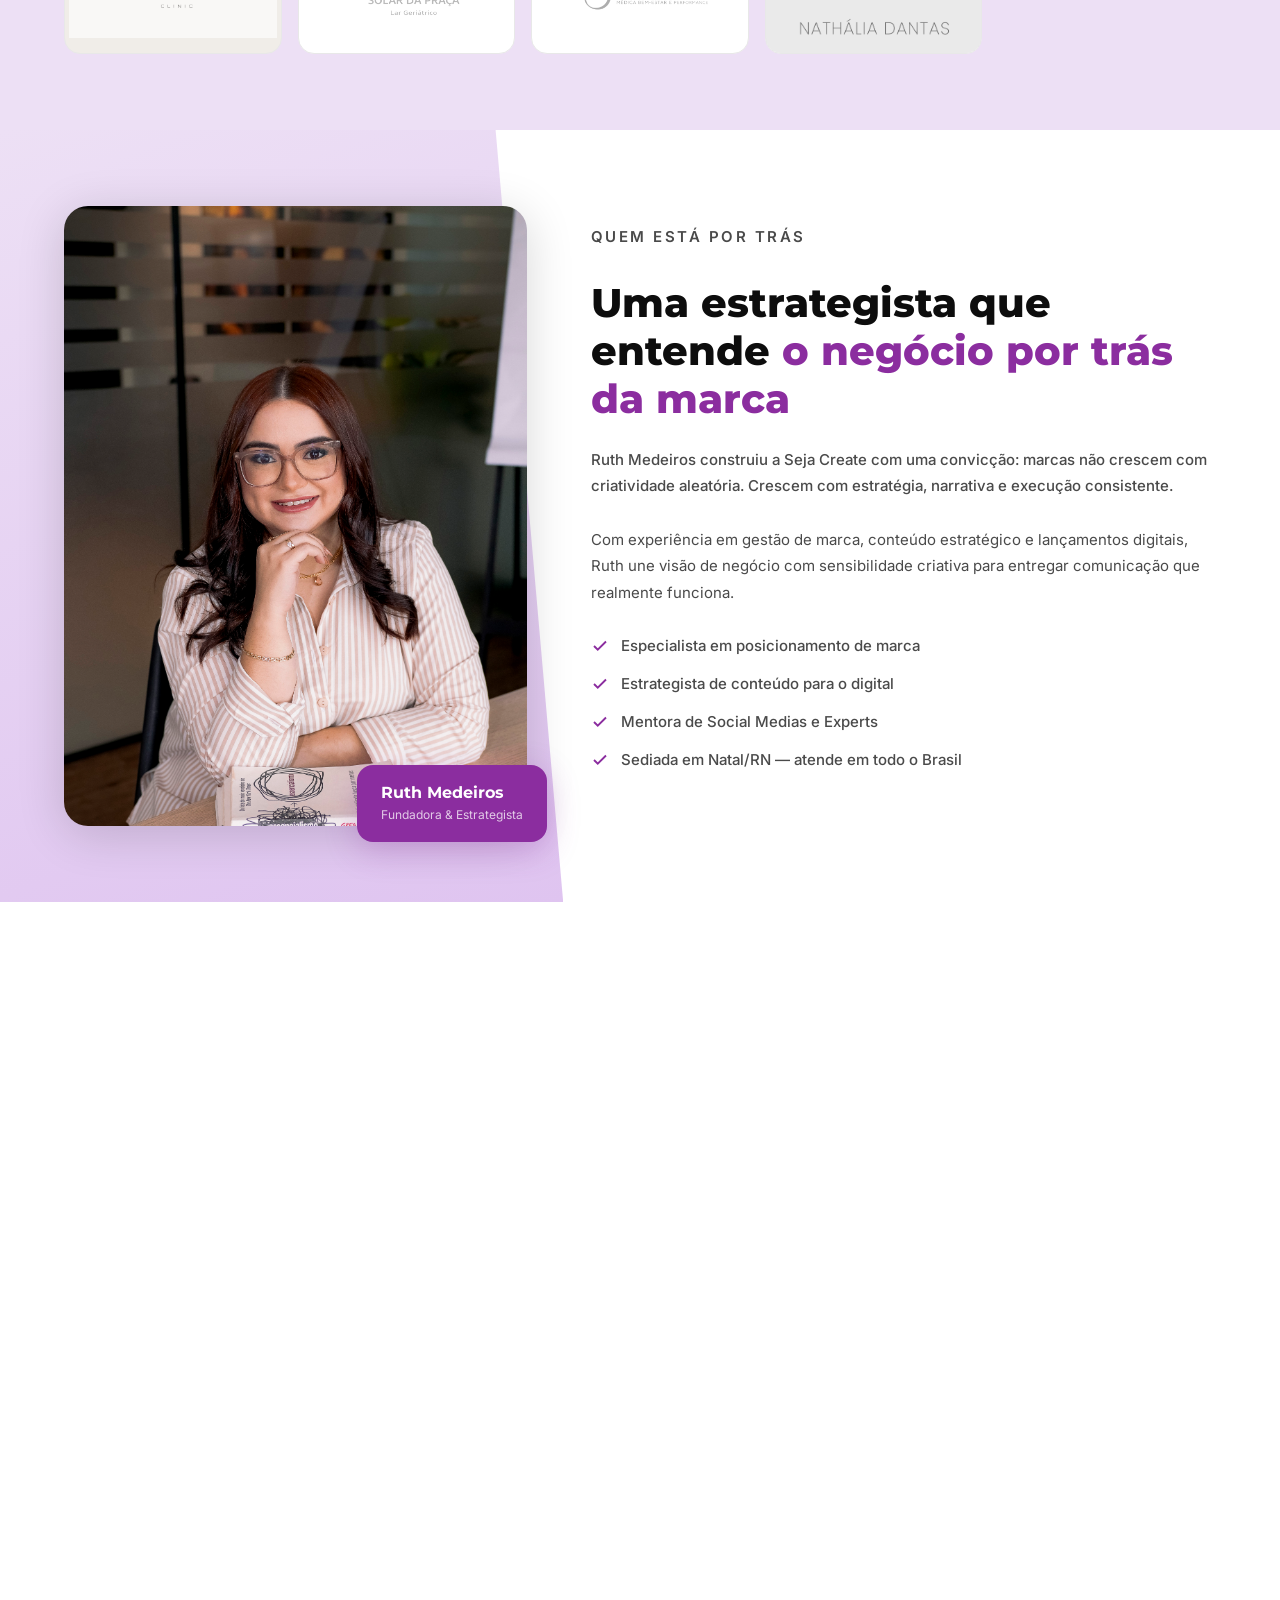
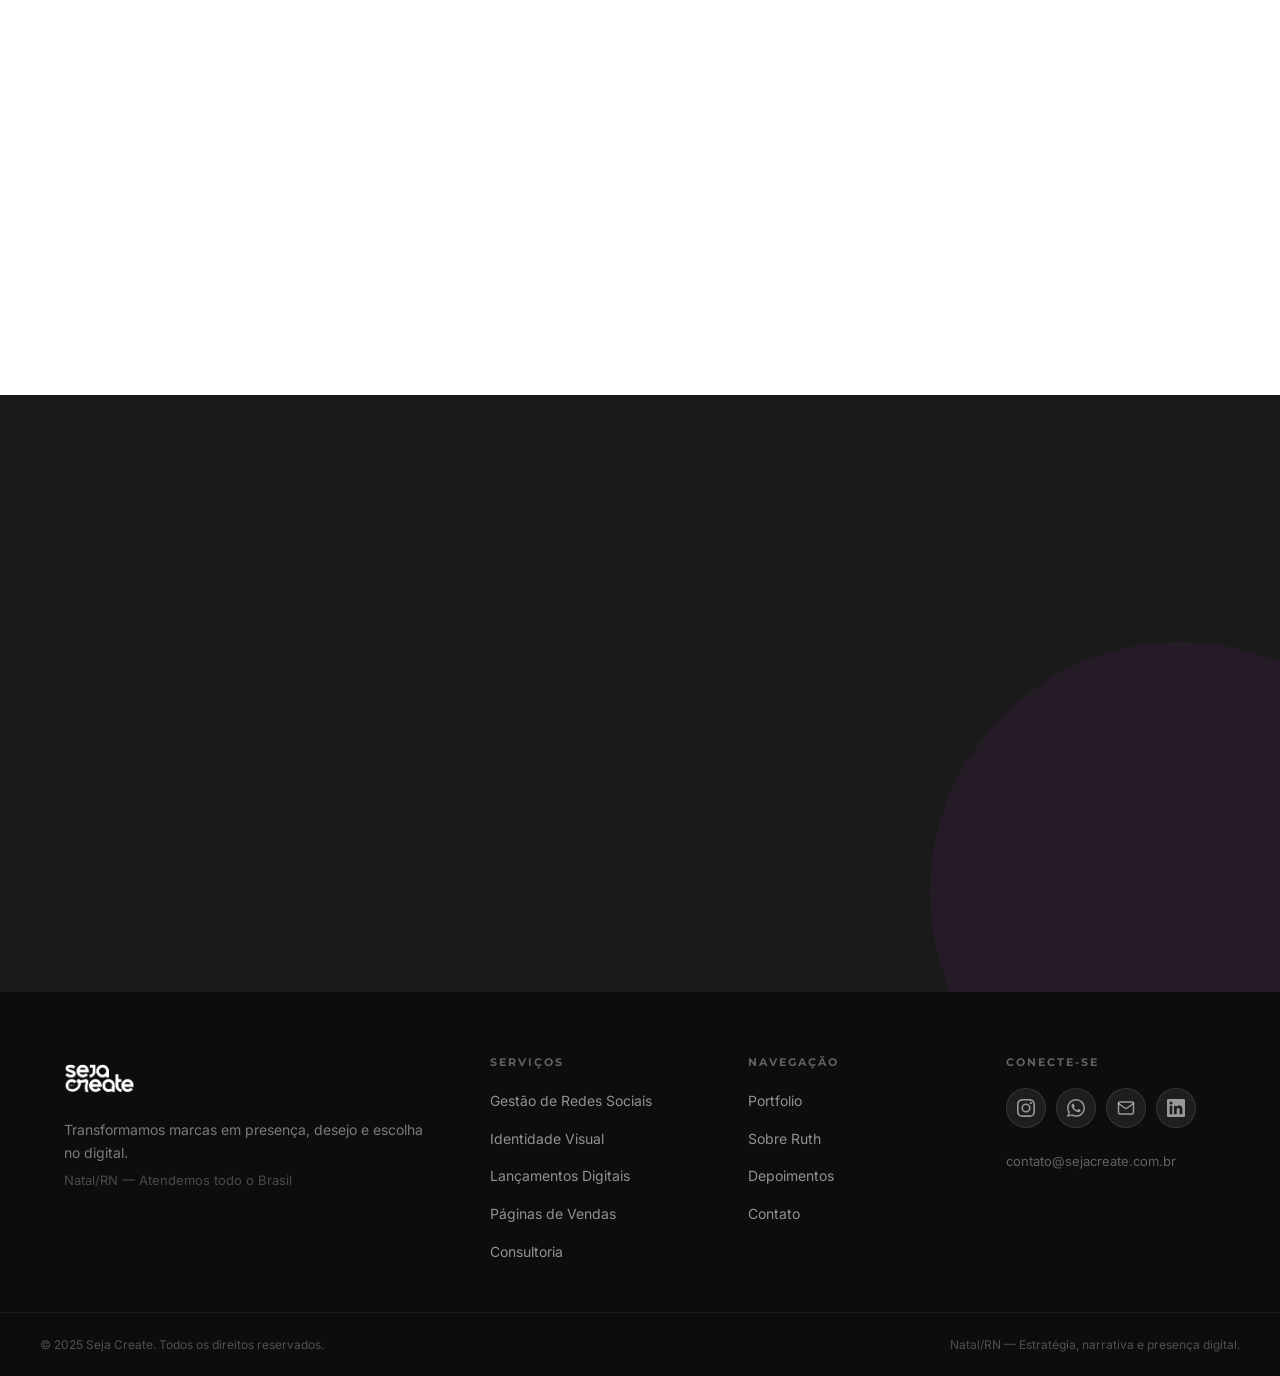
==== commit aa12b1d9: "Hero dark premium: fundo roxo/preto, animações, nav adaptada - Hero: fundo escuro #0A0016 com gradie" ====
--- a/index.html
+++ b/index.html
@@ -10,7 +10,7 @@
   <link rel="icon" type="image/png" href="Identidade%20Visual/SejaCreate_Logo_Modelo_3_01.png" />
   <link rel="preconnect" href="https://fonts.googleapis.com" />
   <link rel="preconnect" href="https://fonts.gstatic.com" crossorigin />
-  <link href="https://fonts.googleapis.com/css2?family=Montserrat:wght@400;600;700;800;900&family=Inter:wght@300;400;500;600&display=swap" rel="stylesheet" />
+  <link href="https://fonts.googleapis.com/css2?family=Montserrat:wght@400;600;700;800;900&family=Inter:wght@300;400;500;600&family=Playfair+Display:wght@400;700&display=swap" rel="stylesheet" />
   <link rel="stylesheet" href="assets/css/style.css" />
 </head>
 <body>
@@ -23,7 +23,7 @@
       </a>
       <ul class="nav__links" id="navLinks">
         <li><a href="#servicos">Serviços</a></li>
-        <li><a href="#portfolio">Portfolio</a></li>
+        <li><a href="#clientes">Portfolio</a></li>
         <li><a href="#sobre">Sobre</a></li>
         <li><a href="#contato" class="btn btn--outline-nav">Fale Conosco</a></li>
       </ul>
@@ -40,15 +40,25 @@
     <!-- ===== HERO ===== -->
     <section class="hero" id="hero">
       <div class="hero__bg-shape"></div>
+
+      <!-- ===== VÍDEO HERO — descomentar quando o vídeo estiver pronto =====
+      <div class="hero__video-wrap">
+        <video class="hero__video" autoplay muted loop playsinline>
+          <source src="assets/video/hero-bg.mp4" type="video/mp4" />
+        </video>
+        <div class="hero__video-overlay"></div>
+      </div>
+      ===== fim bloco vídeo ===== -->
+
       <div class="container hero__inner">
         <div class="hero__text reveal">
-          <span class="hero__eyebrow">Agência de Marketing Estratégico · Natal/RN</span>
+          <span class="hero__eyebrow">Agência de Marketing Estratégico</span>
           <h1 class="hero__headline">
             Marcas fortes não<br />apenas aparecem.
             <br /><em>Elas permanecem.</em>
           </h1>
           <p class="hero__sub">
-            A Seja Create transforma sua marca em presença estratégica — posicionada para atrair, converter e ser escolhida.
+            Estratégia, narrativa e presença digital para marcas que desejam ser lembradas, desejadas e escolhidas.
           </p>
           <div class="hero__actions">
             <a href="#contato" class="btn btn--primary">Quero posicionar minha marca</a>
@@ -376,7 +386,7 @@
       <div class="footer__links">
         <h4>Navegação</h4>
         <ul>
-          <li><a href="#portfolio">Portfolio</a></li>
+          <li><a href="#clientes">Portfolio</a></li>
           <li><a href="#sobre">Sobre Ruth</a></li>
           <li><a href="#depoimentos">Depoimentos</a></li>
           <li><a href="#contato">Contato</a></li>
--- a/assets/css/style.css
+++ b/assets/css/style.css
@@ -18,8 +18,9 @@
   --gray-100:  #F5F5F5;
   --white:     #FFFFFF;
 
-  --ff-heading: 'Montserrat', sans-serif;
-  --ff-body:    'Inter', sans-serif;
+  --ff-heading:  'Montserrat', sans-serif;
+  --ff-body:     'Inter', sans-serif;
+  --ff-display:  'Playfair Display', Georgia, serif;
 
   --fw-regular:   400;
   --fw-medium:    500;
@@ -265,6 +266,30 @@
   box-shadow: 0 1px 0 var(--gray-200);
 }
 
+/* Nav sobre o hero escuro (estado transparente) */
+.header:not(.scrolled) .nav__logo img {
+  filter: brightness(0) invert(1);
+}
+.header:not(.scrolled) .nav__links a:not(.btn) {
+  color: rgba(255, 255, 255, 0.72);
+}
+.header:not(.scrolled) .nav__links a:not(.btn):hover,
+.header:not(.scrolled) .nav__links a.active {
+  color: var(--white);
+}
+.header:not(.scrolled) .btn--outline-nav {
+  color: rgba(255, 255, 255, 0.85);
+  border-color: rgba(255, 255, 255, 0.28);
+}
+.header:not(.scrolled) .btn--outline-nav:hover {
+  background: rgba(255, 255, 255, 0.1);
+  color: var(--white);
+  border-color: rgba(255, 255, 255, 0.45);
+}
+.header:not(.scrolled) .nav__toggle span {
+  background: var(--white);
+}
+
 .nav {
   display: flex;
   align-items: center;
@@ -321,19 +346,79 @@
   align-items: center;
   overflow: hidden;
   padding-top: 80px;
-  background: var(--white);
-}
-
+  background: #0A0016;
+}
+
+/* Textura de pontos */
+.hero::before {
+  content: '';
+  position: absolute;
+  inset: 0;
+  background-image: radial-gradient(circle, rgba(255,255,255,0.028) 1px, transparent 1px);
+  background-size: 36px 36px;
+  z-index: 0;
+  pointer-events: none;
+}
+
+/* Brilho ambiente — canto inferior esquerdo */
+.hero::after {
+  content: '';
+  position: absolute;
+  width: 55vw;
+  height: 55vw;
+  max-width: 700px;
+  max-height: 700px;
+  left: -20vw;
+  bottom: -20vw;
+  background: radial-gradient(circle, rgba(139, 45, 159, 0.18) 0%, transparent 65%);
+  border-radius: 50%;
+  z-index: 0;
+  filter: blur(40px);
+  pointer-events: none;
+  animation: heroAmbient 10s ease-in-out infinite alternate-reverse;
+}
+
+/* Blob de luz principal — canto superior direito */
 .hero__bg-shape {
   position: absolute;
-  right: 0;
-  top: 0;
-  bottom: 0;
-  width: 46%;
-  background: linear-gradient(160deg, #F0E4FA 0%, #DFC4F0 100%);
-  clip-path: polygon(12% 0%, 100% 0%, 100% 100%, 0% 100%);
+  width: 72vw;
+  height: 72vw;
+  max-width: 920px;
+  max-height: 920px;
+  right: -26vw;
+  top: -26vw;
+  background: radial-gradient(circle, rgba(139, 45, 159, 0.30) 0%, rgba(91, 20, 110, 0.10) 45%, transparent 70%);
+  border-radius: 50%;
   z-index: 0;
-}
+  filter: blur(52px);
+  clip-path: none;
+  animation: heroAmbient 12s ease-in-out infinite alternate;
+}
+
+@keyframes heroAmbient {
+  0%   { transform: translate(0, 0) scale(1);       opacity: 0.8; }
+  50%  { transform: translate(4%, 6%) scale(1.08);  opacity: 1;   }
+  100% { transform: translate(-4%, -4%) scale(0.94); opacity: 0.72; }
+}
+
+/* ===== VÍDEO HERO — descomentar quando o vídeo estiver pronto =====
+.hero__video-wrap {
+  position: absolute;
+  inset: 0;
+  z-index: 0;
+  overflow: hidden;
+}
+.hero__video {
+  width: 100%;
+  height: 100%;
+  object-fit: cover;
+}
+.hero__video-overlay {
+  position: absolute;
+  inset: 0;
+  background: rgba(10, 0, 22, 0.72);
+}
+===== fim bloco vídeo ===== */
 
 .hero__inner {
   position: relative;
@@ -352,7 +437,7 @@
   font-weight: var(--fw-semibold);
   text-transform: uppercase;
   letter-spacing: 2.5px;
-  color: var(--purple);
+  color: var(--purple-light);
   margin-bottom: 20px;
 }
 
@@ -361,18 +446,18 @@
   font-size: clamp(36px, 4.6vw, 62px);
   font-weight: var(--fw-extrabold);
   line-height: 1.08;
-  color: var(--black);
+  color: var(--white);
   margin-bottom: 24px;
 }
 
 .hero__headline em {
   font-style: normal;
-  color: var(--purple);
+  color: var(--purple-light);
 }
 
 .hero__sub {
   font-size: 17px;
-  color: var(--gray-700);
+  color: rgba(255, 255, 255, 0.65);
   line-height: 1.75;
   margin-bottom: 36px;
   max-width: 500px;
@@ -390,12 +475,12 @@
   align-items: center;
   gap: 10px;
   font-size: 13px;
-  color: var(--gray-700);
+  color: rgba(255, 255, 255, 0.38);
   font-weight: var(--fw-medium);
 }
 
 .hero__tags-sep {
-  color: var(--purple);
+  color: var(--purple-light);
 }
 
 .hero__visual {
@@ -412,7 +497,10 @@
   object-fit: cover;
   object-position: top center;
   border-radius: var(--radius-lg);
-  box-shadow: var(--shadow-lg);
+  box-shadow:
+    0 0 0 1px rgba(139, 45, 159, 0.35),
+    0 32px 80px rgba(0, 0, 0, 0.65),
+    0 0 60px rgba(139, 45, 159, 0.14);
 }
 
 .hero__img-badge {
@@ -427,7 +515,7 @@
   align-items: center;
   justify-content: center;
   padding: 16px;
-  box-shadow: var(--shadow-purple);
+  box-shadow: var(--shadow-purple), 0 0 0 3px rgba(139, 45, 159, 0.22);
   animation: float 3s ease-in-out infinite;
 }
 
@@ -442,10 +530,12 @@
   position: absolute;
   top: 28px;
   right: -24px;
-  background: var(--white);
+  background: rgba(255, 255, 255, 0.06);
+  backdrop-filter: blur(12px);
+  -webkit-backdrop-filter: blur(12px);
+  border: 1px solid rgba(255, 255, 255, 0.12);
   border-radius: var(--radius-md);
   padding: 14px 20px;
-  box-shadow: var(--shadow-md);
   text-align: center;
   animation: float 3s ease-in-out infinite 1.5s;
 }
@@ -455,13 +545,13 @@
   font-family: var(--ff-heading);
   font-size: 26px;
   font-weight: var(--fw-extrabold);
-  color: var(--purple);
+  color: var(--purple-light);
   line-height: 1;
 }
 
 .hero__img-stat span {
   font-size: 10px;
-  color: var(--gray-500);
+  color: rgba(255, 255, 255, 0.5);
   font-weight: var(--fw-semibold);
   text-transform: uppercase;
   letter-spacing: 1.5px;
@@ -474,14 +564,14 @@
   bottom: 36px;
   left: 50%;
   transform: translateX(-50%);
-  color: var(--gray-500);
+  color: rgba(255, 255, 255, 0.28);
   animation: bounce 2s ease-in-out infinite;
   z-index: 1;
   transition: color var(--transition);
 }
 
 .hero__scroll:hover {
-  color: var(--purple);
+  color: var(--purple-light);
 }
 
 @keyframes float {
@@ -542,19 +632,19 @@
 }
 
 .diferencial__num {
-  font-family: var(--ff-heading);
-  font-size: 52px;
-  font-weight: var(--fw-black);
-  color: transparent;
+  font-family: var(--ff-display);
+  font-size: 56px;
+  font-weight: 700;
+  color: var(--purple);
+  -webkit-text-stroke: 0;
   line-height: 1;
   margin-bottom: 20px;
-  transition: color var(--transition), -webkit-text-stroke var(--transition);
-  -webkit-text-stroke: 2px var(--purple);
+  transition: color var(--transition);
 }
 
 .diferencial__card:hover .diferencial__num {
-  color: transparent;
-  -webkit-text-stroke: 2px rgba(255, 255, 255, 0.3);
+  color: rgba(255, 255, 255, 0.35);
+  -webkit-text-stroke: 0;
 }
 
 .diferencial__card h3 {
@@ -1664,7 +1754,12 @@
   }
 
   .hero__bg-shape {
-    display: none;
+    width: 140vw;
+    height: 140vw;
+    right: -70vw;
+    top: -70vw;
+    filter: blur(60px);
+    opacity: 0.7;
   }
 
   .hero__inner {
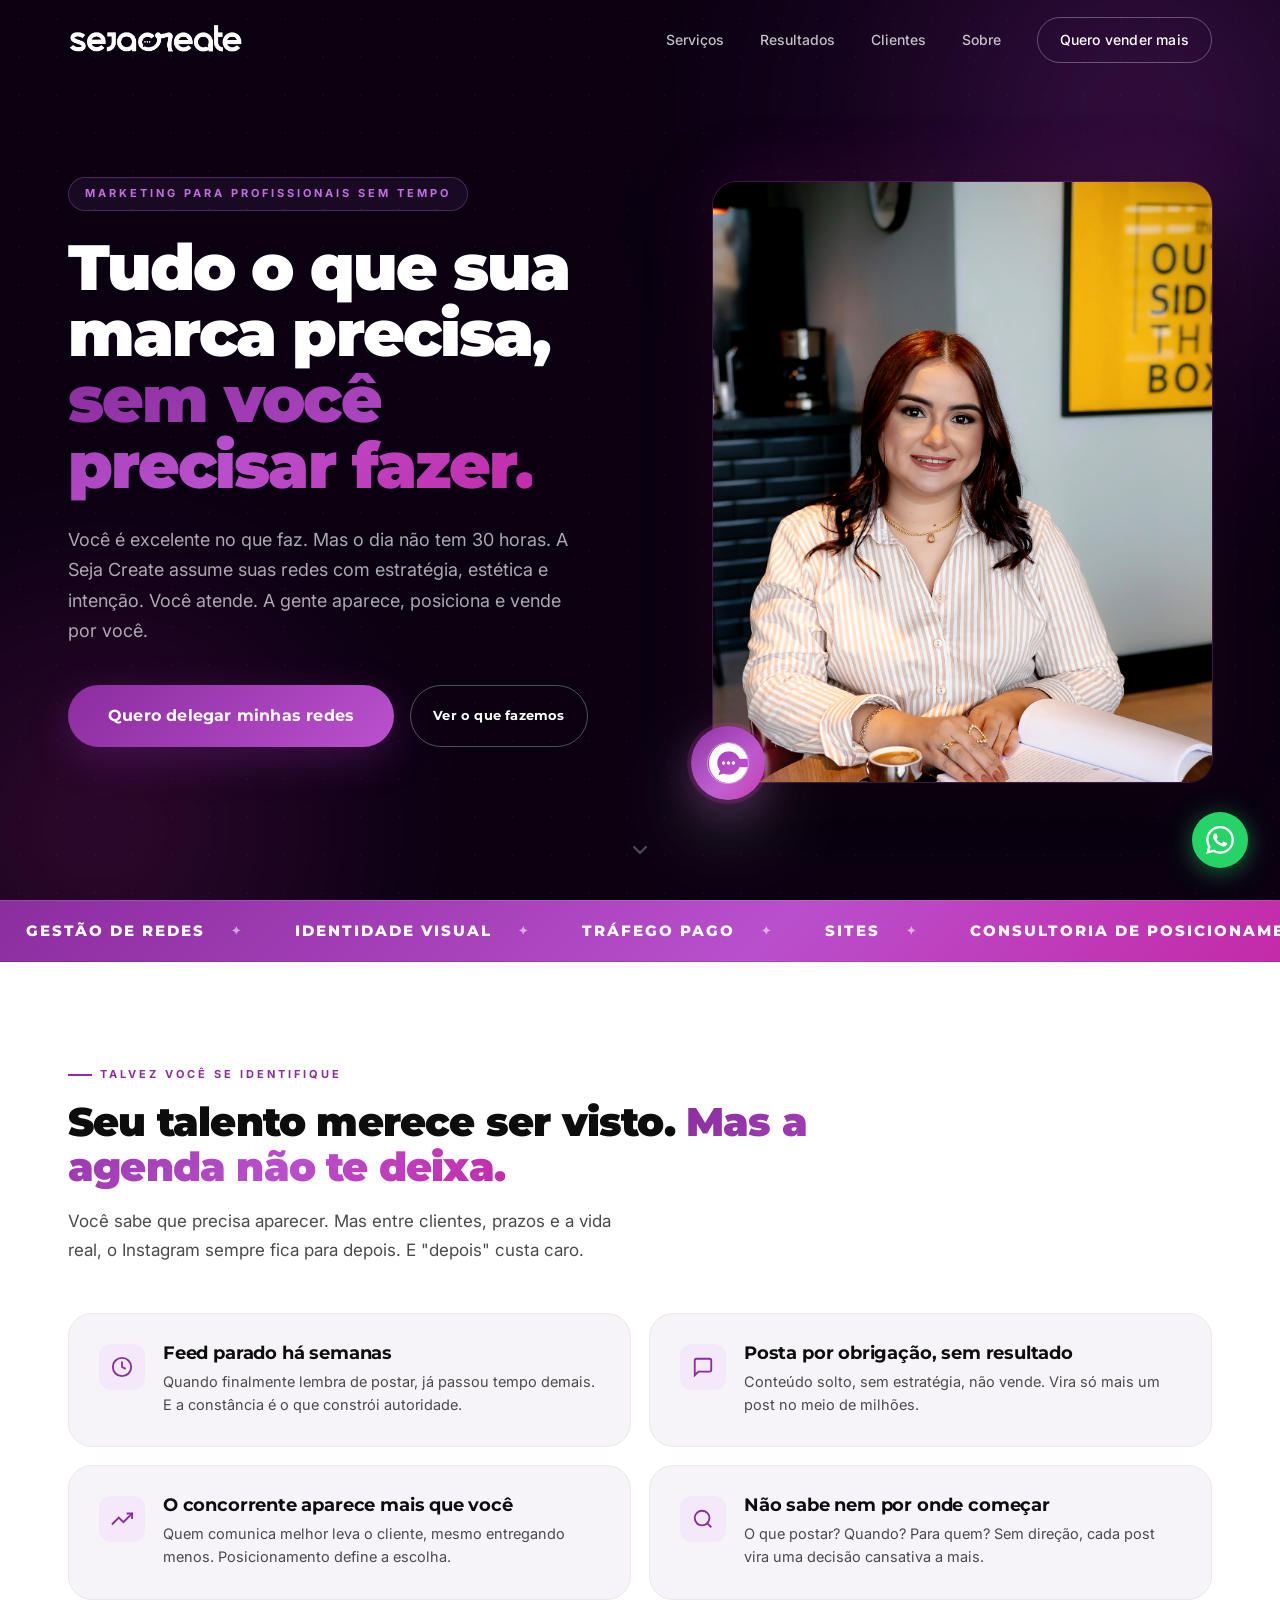
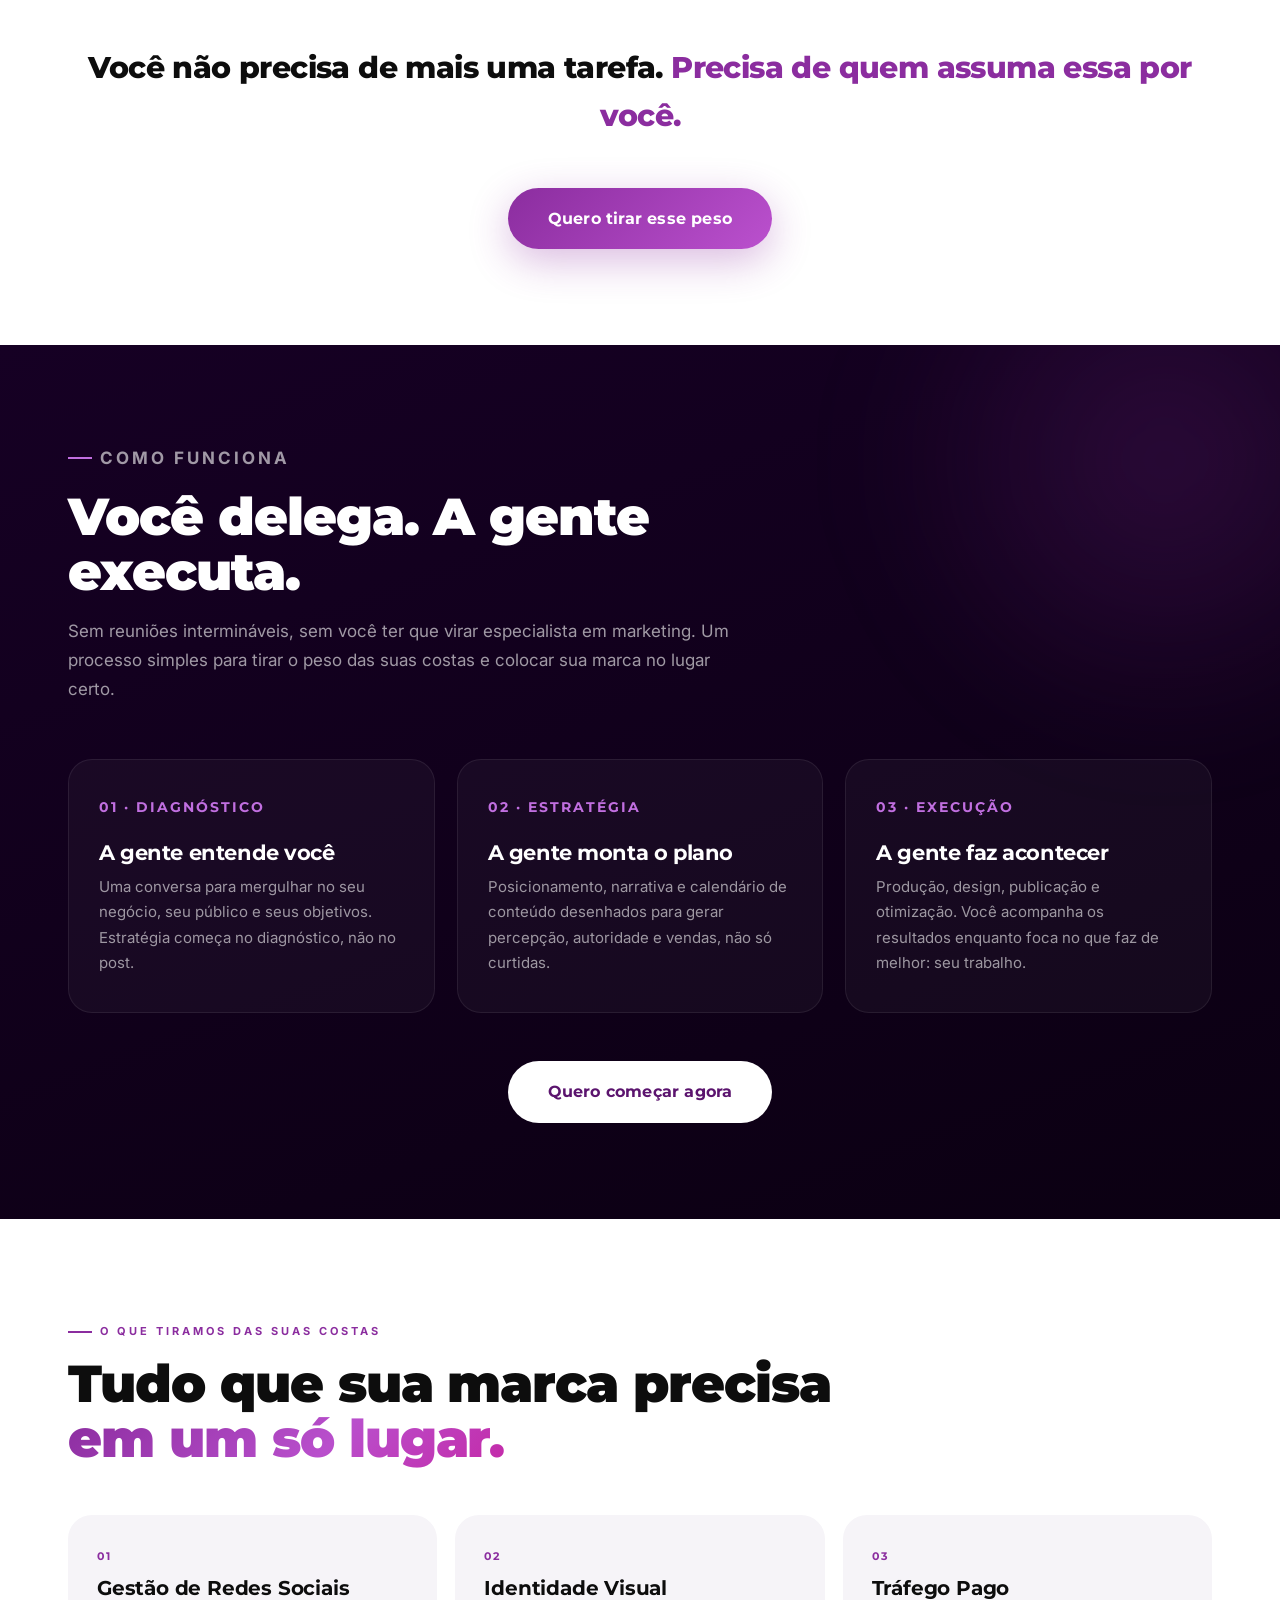
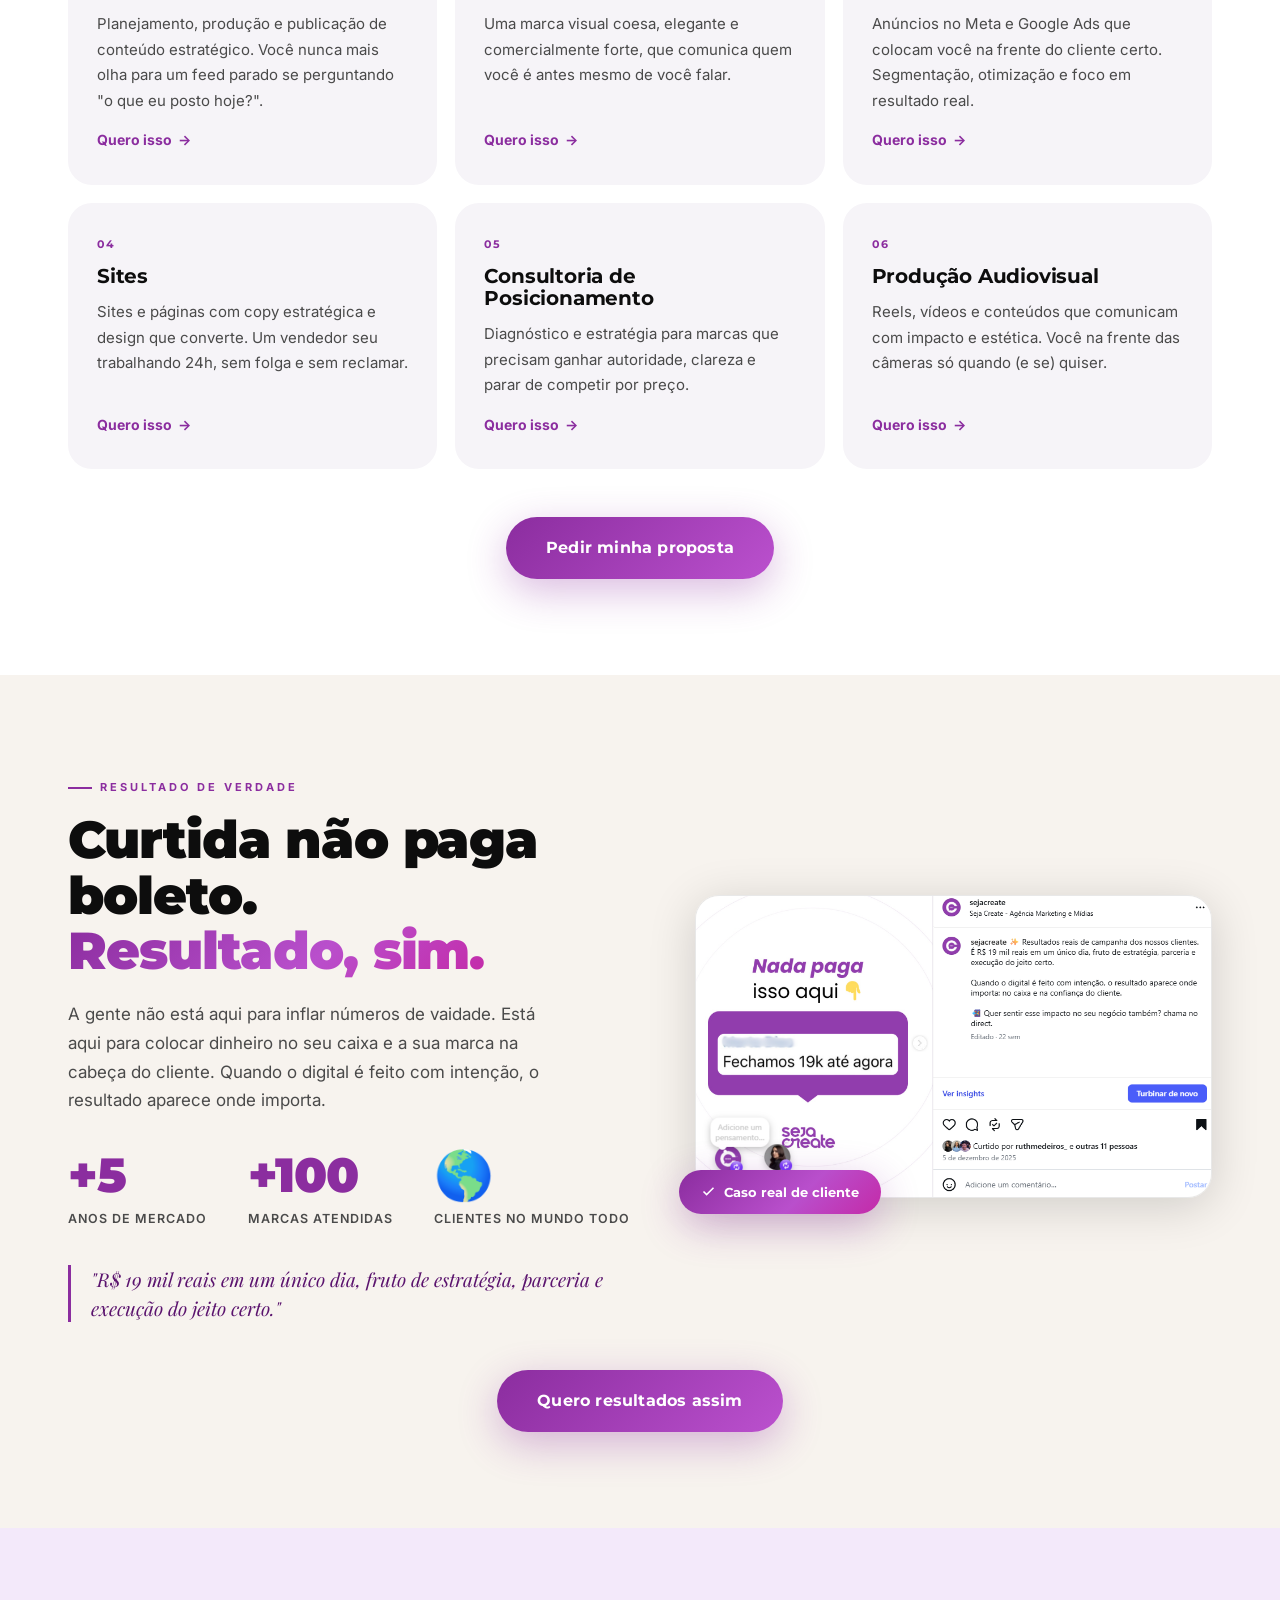
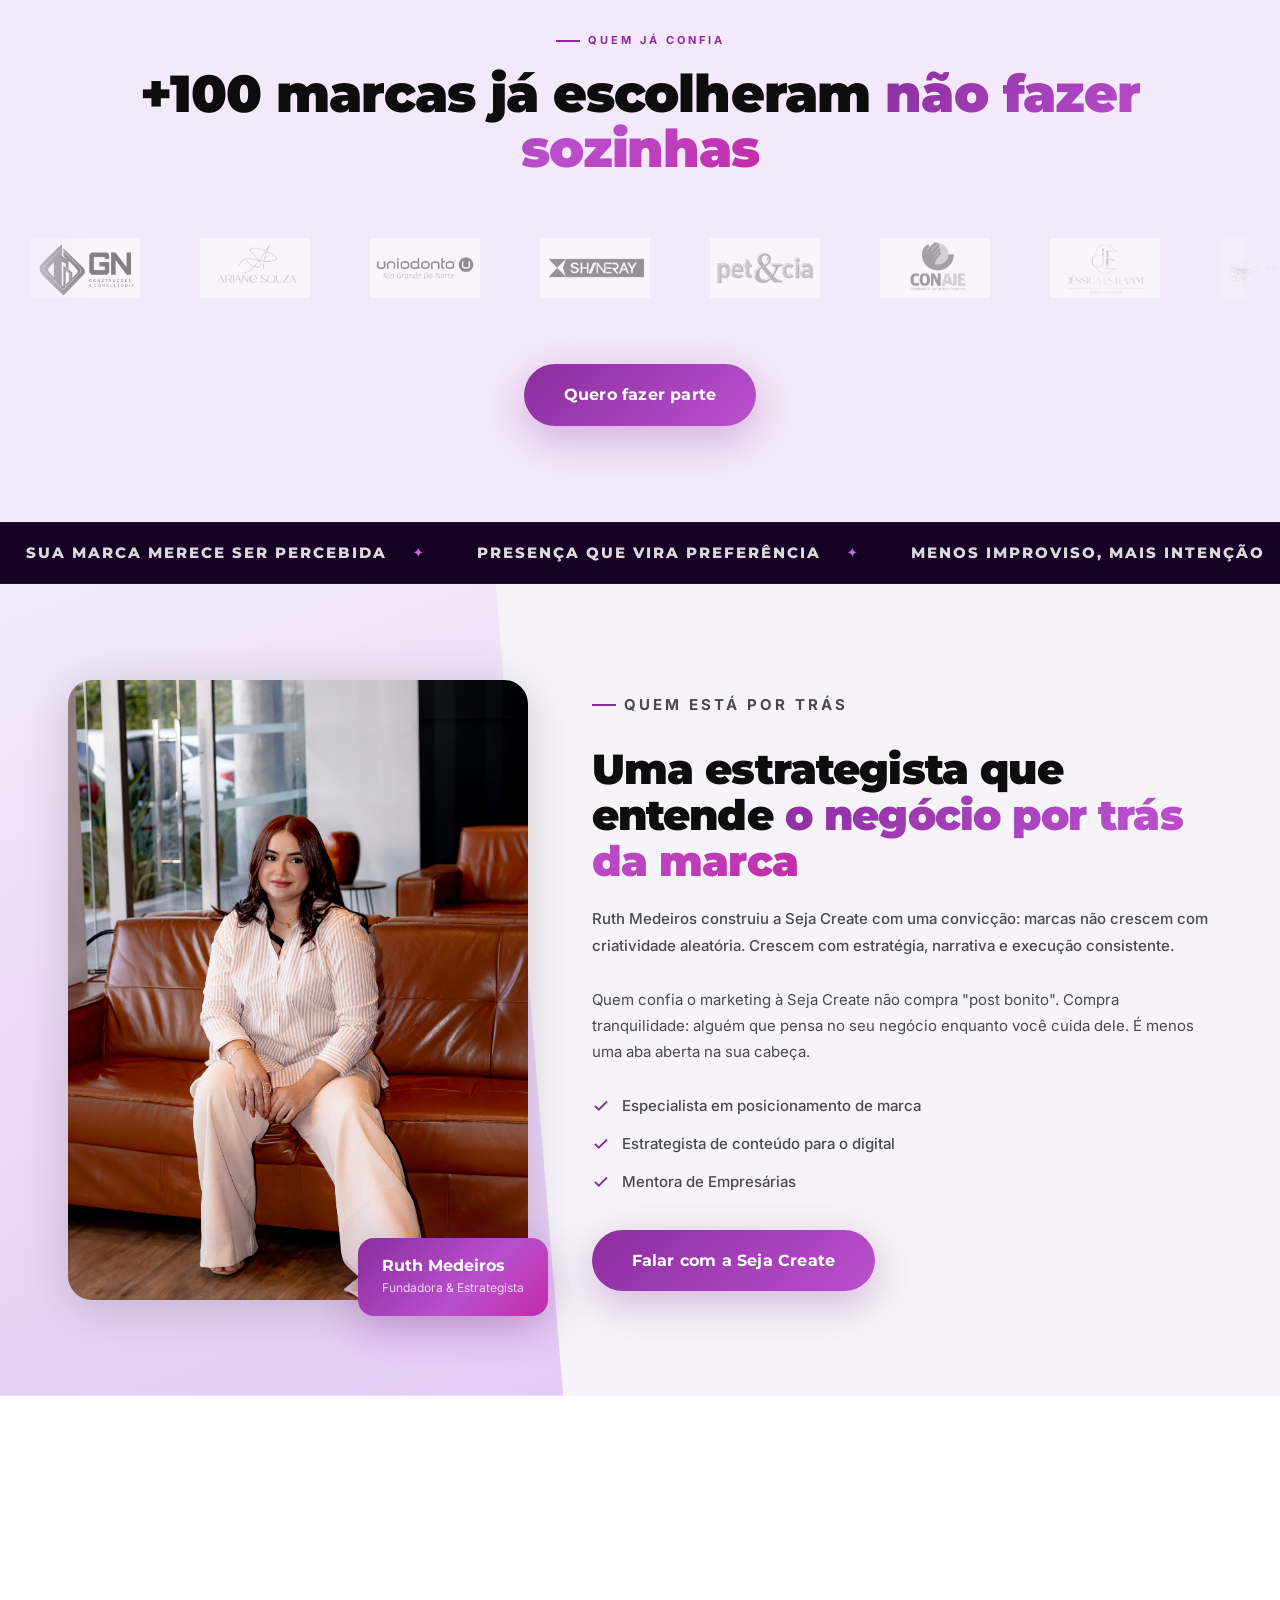
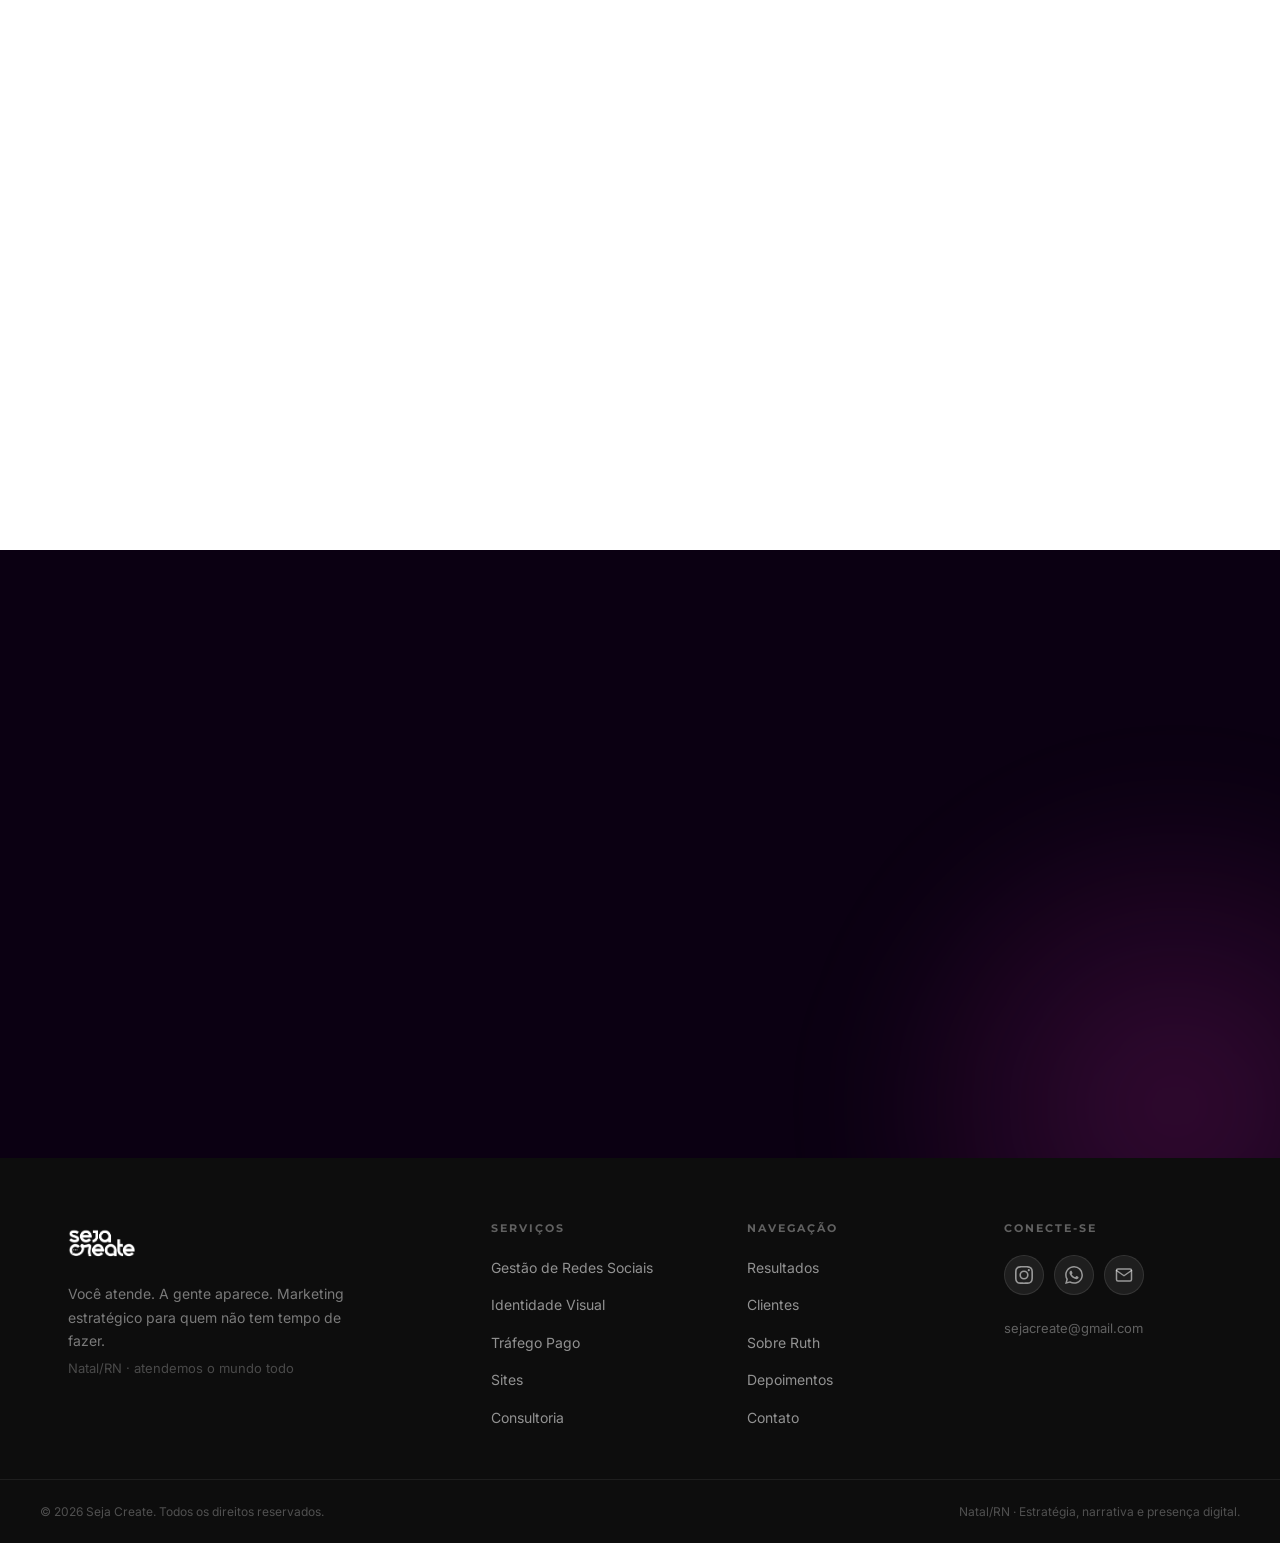
==== commit 855673cd: "Refina site: heroi novo, faixa de logos, remove FAQ e ajustes de copy/contato - Heroi: titulo 'Tudo " ====
--- a/index.html
+++ b/index.html
@@ -3,14 +3,15 @@
 <head>
   <meta charset="UTF-8" />
   <meta name="viewport" content="width=device-width, initial-scale=1.0" />
-  <meta name="description" content="Seja Create — Agência de marketing estratégico em Natal/RN. Transformamos marcas em negócios posicionados, desejados e preparados para vender no digital." />
-  <meta property="og:title" content="Seja Create — Estratégia. Narrativa. Presença Digital." />
-  <meta property="og:description" content="Marcas fortes não apenas aparecem. Elas permanecem. A Seja Create transforma marcas em presença, desejo e escolha no digital." />
-  <title>Seja Create — Estratégia. Narrativa. Presença Digital.</title>
+  <meta name="description" content="Seja Create · Agência de marketing estratégico para profissionais liberais que não têm tempo de cuidar das redes. Você atende. A gente aparece, posiciona e vende por você." />
+  <meta property="og:title" content="Seja Create | Você atende. A gente aparece." />
+  <meta property="og:description" content="Profissional liberal sem tempo para as redes? A Seja Create cuida da sua imagem, posicionamento e presença digital para você ser lembrado, desejado e escolhido." />
+  <meta property="og:type" content="website" />
+  <title>Seja Create | Você atende. A gente aparece.</title>
   <link rel="icon" type="image/png" href="Identidade%20Visual/SejaCreate_Logo_Modelo_3_01.png" />
   <link rel="preconnect" href="https://fonts.googleapis.com" />
   <link rel="preconnect" href="https://fonts.gstatic.com" crossorigin />
-  <link href="https://fonts.googleapis.com/css2?family=Montserrat:wght@400;600;700;800;900&family=Inter:wght@300;400;500;600&family=Playfair+Display:wght@400;700&display=swap" rel="stylesheet" />
+  <link href="https://fonts.googleapis.com/css2?family=Montserrat:wght@400;500;600;700;800;900&family=Inter:wght@300;400;500;600&family=Playfair+Display:ital,wght@0,400;0,700;1,400;1,700&display=swap" rel="stylesheet" />
   <link rel="stylesheet" href="assets/css/style.css" />
 </head>
 <body>
@@ -18,19 +19,18 @@
   <!-- ===== NAVIGATION ===== -->
   <header class="header" id="header">
     <nav class="nav container">
-      <a href="#" class="nav__logo">
+      <a href="#hero" class="nav__logo" aria-label="Seja Create, início">
         <img src="Identidade%20Visual/SejaCreate_Logo_Modelo_2_01.png" alt="Seja Create" />
       </a>
       <ul class="nav__links" id="navLinks">
         <li><a href="#servicos">Serviços</a></li>
-        <li><a href="#clientes">Portfolio</a></li>
+        <li><a href="#resultados">Resultados</a></li>
+        <li><a href="#clientes">Clientes</a></li>
         <li><a href="#sobre">Sobre</a></li>
-        <li><a href="#contato" class="btn btn--outline-nav">Fale Conosco</a></li>
+        <li><a href="#contato" class="btn btn--outline-nav">Quero vender mais</a></li>
       </ul>
       <button class="nav__toggle" id="navToggle" aria-label="Abrir menu">
-        <span></span>
-        <span></span>
-        <span></span>
+        <span></span><span></span><span></span>
       </button>
     </nav>
   </header>
@@ -40,77 +40,148 @@
     <!-- ===== HERO ===== -->
     <section class="hero" id="hero">
       <div class="hero__bg-shape"></div>
-
-      <!-- ===== VÍDEO HERO — descomentar quando o vídeo estiver pronto =====
-      <div class="hero__video-wrap">
-        <video class="hero__video" autoplay muted loop playsinline>
-          <source src="assets/video/hero-bg.mp4" type="video/mp4" />
-        </video>
-        <div class="hero__video-overlay"></div>
-      </div>
-      ===== fim bloco vídeo ===== -->
-
       <div class="container hero__inner">
         <div class="hero__text reveal">
-          <span class="hero__eyebrow">Agência de Marketing Estratégico</span>
+          <span class="hero__eyebrow">Marketing para profissionais sem tempo</span>
           <h1 class="hero__headline">
-            Marcas fortes não<br />apenas aparecem.
-            <br /><em>Elas permanecem.</em>
+            Tudo o que sua marca precisa,<br />
+            <em>sem você precisar fazer.</em>
           </h1>
           <p class="hero__sub">
-            Estratégia, narrativa e presença digital para marcas que desejam ser lembradas, desejadas e escolhidas.
+            Você é excelente no que faz. Mas o dia não tem 30 horas. A Seja Create assume suas redes
+            com estratégia, estética e intenção. Você atende. A gente aparece, posiciona e vende por você.
           </p>
           <div class="hero__actions">
-            <a href="#contato" class="btn btn--primary">Quero posicionar minha marca</a>
-          </div>
-          <div class="hero__tags">
-            <span>Estratégia</span>
-            <span class="hero__tags-sep">·</span>
-            <span>Narrativa</span>
-            <span class="hero__tags-sep">·</span>
-            <span>Presença Digital</span>
+            <a href="https://wa.me/5584994137882?text=Ol%C3%A1!%20Vim%20pelo%20site%20da%20Seja%20Create%20e%20quero%20delegar%20minhas%20redes." class="btn btn--primary btn--lg" target="_blank" rel="noopener">Quero delegar minhas redes</a>
+            <a href="#servicos" class="btn btn--outline-nav" style="border-color:rgba(255,255,255,.3);color:#fff;">Ver o que fazemos</a>
           </div>
         </div>
         <div class="hero__visual reveal reveal--right">
           <div class="hero__img-wrap">
-            <img src="Fotos_CEO/-(HM)%20(56).jpg" alt="Ruth Medeiros — Fundadora da Seja Create" loading="eager" />
+            <img src="Fotos_CEO/-(HM)%20(56).jpg" alt="Ruth Medeiros, Fundadora da Seja Create" loading="eager" />
             <div class="hero__img-badge">
               <img src="Identidade%20Visual/SejaCreate_Logo_Modelo_3_01.png" alt="" aria-hidden="true" />
             </div>
           </div>
         </div>
       </div>
-      <a href="#diferencial" class="hero__scroll" aria-label="Rolar para baixo">
+      <a href="#dor" class="hero__scroll" aria-label="Rolar para baixo">
         <svg width="24" height="24" viewBox="0 0 24 24" fill="none" stroke="currentColor" stroke-width="2" stroke-linecap="round" stroke-linejoin="round">
           <polyline points="6 9 12 15 18 9"></polyline>
         </svg>
       </a>
     </section>
 
-    <!-- ===== DIFERENCIAL ===== -->
-    <section class="diferencial" id="diferencial">
+    <!-- ===== MARQUEE BANNER ===== -->
+    <div class="marquee" aria-hidden="true">
+      <div class="marquee__track">
+        <div class="marquee__group">
+          <span class="marquee__item">Gestão de Redes</span>
+          <span class="marquee__item">Identidade Visual</span>
+          <span class="marquee__item">Tráfego Pago</span>
+          <span class="marquee__item">Sites</span>
+          <span class="marquee__item">Consultoria de Posicionamento</span>
+          <span class="marquee__item">Produção Audiovisual</span>
+        </div>
+        <div class="marquee__group">
+          <span class="marquee__item">Gestão de Redes</span>
+          <span class="marquee__item">Identidade Visual</span>
+          <span class="marquee__item">Tráfego Pago</span>
+          <span class="marquee__item">Sites</span>
+          <span class="marquee__item">Consultoria de Posicionamento</span>
+          <span class="marquee__item">Produção Audiovisual</span>
+        </div>
+      </div>
+    </div>
+
+    <!-- ===== DOR / IDENTIFICAÇÃO ===== -->
+    <section class="dor" id="dor">
       <div class="container">
-        <p class="section__overline reveal">Por que a Seja Create</p>
-        <h2 class="section__title reveal">
-          Não criamos apenas conteúdos.<br />
-          <span class="text--purple">Criamos percepção, posicionamento<br />e desejo em torno de marcas.</span>
-        </h2>
-        <div class="diferencial__grid">
-          <div class="diferencial__card reveal">
-            <div class="diferencial__num">01</div>
-            <h3>Estratégia antes de tudo</h3>
-            <p>Cada conteúdo tem um propósito. Trabalhamos com posicionamento claro, não criatividade aleatória.</p>
-          </div>
-          <div class="diferencial__card reveal">
-            <div class="diferencial__num">02</div>
-            <h3>Resultado, não só beleza</h3>
-            <p>Estética é obrigatória. Mas o objetivo é transformar presença digital em reconhecimento e faturamento.</p>
-          </div>
-          <div class="diferencial__card reveal">
-            <div class="diferencial__num">03</div>
-            <h3>Conversão acima do engajamento</h3>
-            <p>Curtidas não pagam boleto. Nossa comunicação é estruturada para gerar clientes e vendas reais.</p>
-          </div>
+        <div class="dor__head reveal">
+          <p class="section__overline">Talvez você se identifique</p>
+          <h2 class="section__title dor__title">
+            Seu talento merece ser visto. <span class="text--grad">Mas a agenda não te deixa.</span>
+          </h2>
+          <p class="section__lead">
+            Você sabe que precisa aparecer. Mas entre clientes, prazos e a vida real, o Instagram
+            sempre fica para depois. E "depois" custa caro.
+          </p>
+        </div>
+        <div class="dor__grid">
+          <div class="dor__card reveal">
+            <div class="dor__icon">
+              <svg width="22" height="22" viewBox="0 0 24 24" fill="none" stroke="currentColor" stroke-width="2"><circle cx="12" cy="12" r="10"/><polyline points="12 6 12 12 16 14"/></svg>
+            </div>
+            <div>
+              <h3>Feed parado há semanas</h3>
+              <p>Quando finalmente lembra de postar, já passou tempo demais. E a constância é o que constrói autoridade.</p>
+            </div>
+          </div>
+          <div class="dor__card reveal">
+            <div class="dor__icon">
+              <svg width="22" height="22" viewBox="0 0 24 24" fill="none" stroke="currentColor" stroke-width="2"><path d="M21 15a2 2 0 0 1-2 2H7l-4 4V5a2 2 0 0 1 2-2h14a2 2 0 0 1 2 2z"/></svg>
+            </div>
+            <div>
+              <h3>Posta por obrigação, sem resultado</h3>
+              <p>Conteúdo solto, sem estratégia, não vende. Vira só mais um post no meio de milhões.</p>
+            </div>
+          </div>
+          <div class="dor__card reveal">
+            <div class="dor__icon">
+              <svg width="22" height="22" viewBox="0 0 24 24" fill="none" stroke="currentColor" stroke-width="2"><path d="M23 6l-9.5 9.5-5-5L1 18"/><polyline points="17 6 23 6 23 12"/></svg>
+            </div>
+            <div>
+              <h3>O concorrente aparece mais que você</h3>
+              <p>Quem comunica melhor leva o cliente, mesmo entregando menos. Posicionamento define a escolha.</p>
+            </div>
+          </div>
+          <div class="dor__card reveal">
+            <div class="dor__icon">
+              <svg width="22" height="22" viewBox="0 0 24 24" fill="none" stroke="currentColor" stroke-width="2"><circle cx="11" cy="11" r="8"/><line x1="21" y1="21" x2="16.65" y2="16.65"/></svg>
+            </div>
+            <div>
+              <h3>Não sabe nem por onde começar</h3>
+              <p>O que postar? Quando? Para quem? Sem direção, cada post vira uma decisão cansativa a mais.</p>
+            </div>
+          </div>
+        </div>
+        <p class="dor__punch reveal">
+          Você não precisa de mais uma tarefa. <span>Precisa de quem assuma essa por você.</span>
+        </p>
+        <div class="section-cta reveal">
+          <a href="#contato" class="btn btn--primary btn--lg">Quero tirar esse peso</a>
+        </div>
+      </div>
+    </section>
+
+    <!-- ===== SOLUÇÃO / COMO FUNCIONA ===== -->
+    <section class="solucao" id="solucao">
+      <div class="container">
+        <div class="solucao__head reveal">
+          <p class="section__overline section__overline--light">Como funciona</p>
+          <h2 class="section__title">Você delega. A gente executa.</h2>
+          <p>Sem reuniões intermináveis, sem você ter que virar especialista em marketing.
+            Um processo simples para tirar o peso das suas costas e colocar sua marca no lugar certo.</p>
+        </div>
+        <div class="solucao__steps">
+          <div class="solucao__step reveal">
+            <div class="solucao__num">01 · DIAGNÓSTICO</div>
+            <h3>A gente entende você</h3>
+            <p>Uma conversa para mergulhar no seu negócio, seu público e seus objetivos. Estratégia começa no diagnóstico, não no post.</p>
+          </div>
+          <div class="solucao__step reveal">
+            <div class="solucao__num">02 · ESTRATÉGIA</div>
+            <h3>A gente monta o plano</h3>
+            <p>Posicionamento, narrativa e calendário de conteúdo desenhados para gerar percepção, autoridade e vendas, não só curtidas.</p>
+          </div>
+          <div class="solucao__step reveal">
+            <div class="solucao__num">03 · EXECUÇÃO</div>
+            <h3>A gente faz acontecer</h3>
+            <p>Produção, design, publicação e otimização. Você acompanha os resultados enquanto foca no que faz de melhor: seu trabalho.</p>
+          </div>
+        </div>
+        <div class="section-cta reveal">
+          <a href="#contato" class="btn btn--light btn--lg">Quero começar agora</a>
         </div>
       </div>
     </section>
@@ -118,84 +189,175 @@
     <!-- ===== SERVIÇOS ===== -->
     <section class="servicos" id="servicos">
       <div class="container">
-        <p class="section__overline reveal">O que fazemos</p>
-        <h2 class="section__title reveal">Soluções estratégicas<br /><span class="text--purple">para cada etapa da sua marca</span></h2>
+        <div class="servicos__head reveal">
+          <p class="section__overline">O que tiramos das suas costas</p>
+          <h2 class="section__title">Tudo que sua marca precisa<br /><span class="text--grad">em um só lugar.</span></h2>
+        </div>
         <div class="servicos__grid">
           <div class="servicos__card reveal">
             <span class="servicos__num">01</span>
             <h3>Gestão de Redes Sociais</h3>
-            <p>Planejamento, produção e publicação de conteúdo estratégico que posiciona sua marca e gera resultados consistentes. Não apenas posts — uma presença digital com propósito claro.</p>
-            <a href="#contato" class="servicos__link">Solicitar proposta →</a>
+            <p>Planejamento, produção e publicação de conteúdo estratégico. Você nunca mais olha para um feed parado se perguntando "o que eu posto hoje?".</p>
+            <a href="https://wa.me/5584994137882?text=Quero%20saber%20sobre%20Gest%C3%A3o%20de%20Redes%20Sociais." class="servicos__link" target="_blank" rel="noopener">Quero isso <span>→</span></a>
           </div>
           <div class="servicos__card reveal">
             <span class="servicos__num">02</span>
             <h3>Identidade Visual</h3>
-            <p>Criação de marca visual coesa, elegante e comercialmente forte, que comunica quem você é antes mesmo de você falar.</p>
-            <a href="#contato" class="servicos__link">Solicitar proposta →</a>
+            <p>Uma marca visual coesa, elegante e comercialmente forte, que comunica quem você é antes mesmo de você falar.</p>
+            <a href="https://wa.me/5584994137882?text=Quero%20saber%20sobre%20Identidade%20Visual." class="servicos__link" target="_blank" rel="noopener">Quero isso <span>→</span></a>
           </div>
           <div class="servicos__card reveal">
             <span class="servicos__num">03</span>
             <h3>Tráfego Pago</h3>
-            <p>Gestão estratégica de anúncios no Meta Ads e Google Ads. Campanhas segmentadas, otimizadas e com foco em resultado real para o seu negócio.</p>
-            <a href="#contato" class="servicos__link">Solicitar proposta →</a>
+            <p>Anúncios no Meta e Google Ads que colocam você na frente do cliente certo. Segmentação, otimização e foco em resultado real.</p>
+            <a href="https://wa.me/5584994137882?text=Quero%20saber%20sobre%20Tr%C3%A1fego%20Pago." class="servicos__link" target="_blank" rel="noopener">Quero isso <span>→</span></a>
           </div>
           <div class="servicos__card reveal">
             <span class="servicos__num">04</span>
-            <h3>Páginas de Vendas</h3>
-            <p>Páginas persuasivas com copywriting estratégico e design orientado à conversão que trabalham por você 24h.</p>
-            <a href="#contato" class="servicos__link">Solicitar proposta →</a>
+            <h3>Sites</h3>
+            <p>Sites e páginas com copy estratégica e design que converte. Um vendedor seu trabalhando 24h, sem folga e sem reclamar.</p>
+            <a href="https://wa.me/5584994137882?text=Quero%20saber%20sobre%20Sites." class="servicos__link" target="_blank" rel="noopener">Quero isso <span>→</span></a>
           </div>
           <div class="servicos__card reveal">
             <span class="servicos__num">05</span>
             <h3>Consultoria de Posicionamento</h3>
-            <p>Diagnóstico e estratégia para marcas que precisam se reposicionar, ganhar autoridade e vender mais no digital.</p>
-            <a href="#contato" class="servicos__link">Solicitar proposta →</a>
+            <p>Diagnóstico e estratégia para marcas que precisam ganhar autoridade, clareza e parar de competir por preço.</p>
+            <a href="https://wa.me/5584994137882?text=Quero%20saber%20sobre%20Consultoria%20de%20Posicionamento." class="servicos__link" target="_blank" rel="noopener">Quero isso <span>→</span></a>
           </div>
           <div class="servicos__card reveal">
             <span class="servicos__num">06</span>
             <h3>Produção Audiovisual</h3>
-            <p>Reels, vídeos e conteúdos visuais que comunicam com impacto, estética e intenção estratégica em cada frame.</p>
-            <a href="#contato" class="servicos__link">Solicitar proposta →</a>
-          </div>
-        </div>
+            <p>Reels, vídeos e conteúdos que comunicam com impacto e estética. Você na frente das câmeras só quando (e se) quiser.</p>
+            <a href="https://wa.me/5584994137882?text=Quero%20saber%20sobre%20Produ%C3%A7%C3%A3o%20Audiovisual." class="servicos__link" target="_blank" rel="noopener">Quero isso <span>→</span></a>
+          </div>
+        </div>
+        <div class="section-cta reveal">
+          <a href="#contato" class="btn btn--primary btn--lg">Pedir minha proposta</a>
+        </div>
+      </div>
+    </section>
+
+    <!-- ===== RESULTADOS / PROVA REAL ===== -->
+    <section class="resultados" id="resultados">
+      <div class="container resultados__inner">
+        <div class="resultados__content reveal reveal--left">
+          <p class="section__overline">Resultado de verdade</p>
+          <h2 class="section__title">Curtida não paga boleto.<br /><span class="text--grad">Resultado, sim.</span></h2>
+          <p class="resultados__lead">
+            A gente não está aqui para inflar números de vaidade. Está aqui para colocar dinheiro no
+            seu caixa e a sua marca na cabeça do cliente. Quando o digital é feito com intenção, o
+            resultado aparece onde importa.
+          </p>
+          <div class="resultados__stats">
+            <div class="resultados__stat">
+              <strong data-count="5" data-suffix="+">+5</strong>
+              <span>anos de mercado</span>
+            </div>
+            <div class="resultados__stat">
+              <strong data-count="100" data-suffix="+">+100</strong>
+              <span>marcas atendidas</span>
+            </div>
+            <div class="resultados__stat">
+              <strong>🌎</strong>
+              <span>clientes no mundo todo</span>
+            </div>
+          </div>
+          <p class="resultados__quote">"R$ 19 mil reais em um único dia, fruto de estratégia, parceria e execução do jeito certo."</p>
+        </div>
+        <div class="resultados__proof reveal reveal--right">
+          <img src="PROVA%20SOCIAL/resultado_3.png" alt="Resultado real de campanha da Seja Create" loading="lazy" />
+          <span class="resultados__proof-tag">
+            <svg width="15" height="15" viewBox="0 0 24 24" fill="none" stroke="currentColor" stroke-width="2.5"><polyline points="20 6 9 17 4 12"/></svg>
+            Caso real de cliente
+          </span>
+        </div>
+      </div>
+      <div class="container section-cta reveal">
+        <a href="#contato" class="btn btn--primary btn--lg">Quero resultados assim</a>
       </div>
     </section>
 
     <!-- ===== CLIENTES ===== -->
     <section class="clientes" id="clientes">
       <div class="container">
-        <p class="section__overline clientes__overline reveal">Marcas que transformamos</p>
-        <h2 class="section__title clientes__title reveal">Empresas que <span class="text--purple">confiam em nós</span></h2>
-        <div class="clientes__grid">
-          <div class="clientes__item reveal"><img src="Logo_clientes/1.png" alt="GN Construções" loading="lazy" /></div>
-          <div class="clientes__item clientes__item--zoom reveal"><img src="Logo_clientes/2.png" alt="Ariane Souza" loading="lazy" /></div>
-          <div class="clientes__item reveal"><img src="Logo_clientes/3.png" alt="Uniodonto" loading="lazy" /></div>
-          <div class="clientes__item reveal"><img src="Logo_clientes/4.png" alt="Shineray" loading="lazy" /></div>
-          <div class="clientes__item reveal"><img src="Logo_clientes/5.png" alt="Pet & Cia" loading="lazy" /></div>
-          <div class="clientes__item reveal"><img src="Logo_clientes/6.png" alt="CONAJE" loading="lazy" /></div>
-          <div class="clientes__item clientes__item--zoom reveal"><img src="Logo_clientes/7.png" alt="Jéssica Estevam" loading="lazy" /></div>
-          <div class="clientes__item reveal"><img src="Logo_clientes/8.png" alt="Camila Genoveva" loading="lazy" /></div>
-          <div class="clientes__item reveal"><img src="Logo_clientes/9.png" alt="MAUS Corretora" loading="lazy" /></div>
-          <div class="clientes__item clientes__item--fill reveal"><img src="Logo_clientes/10.png" alt="ARCO Arquitetura" loading="lazy" /></div>
-          <div class="clientes__item clientes__item--fill reveal"><img src="Logo_clientes/11.png" alt="Instituto BRIO" loading="lazy" /></div>
-          <div class="clientes__item reveal"><img src="Logo_clientes/12.png" alt="Ariane Souza" loading="lazy" /></div>
-          <div class="clientes__item reveal"><img src="Logo_clientes/13.png" alt="HAGALAN" loading="lazy" /></div>
-          <div class="clientes__item clientes__item--zoom reveal"><img src="Logo_clientes/14.png" alt="Suellen Guedes" loading="lazy" /></div>
-          <div class="clientes__item reveal"><img src="Logo_clientes/16.png" alt="Ô Fuxico Bar" loading="lazy" /></div>
-          <div class="clientes__item clientes__item--zoom clientes__item--cream reveal"><img src="Logo_clientes/17.png" alt="Juliane Alves Clinic" loading="lazy" /></div>
-          <div class="clientes__item reveal"><img src="Logo_clientes/18.png" alt="Solar da Praça" loading="lazy" /></div>
-          <div class="clientes__item reveal"><img src="Logo_clientes/19.png" alt="Dra Bruna Covre" loading="lazy" /></div>
-          <div class="clientes__item clientes__item--fill reveal"><img src="Logo_clientes/20.png" alt="Nathália Dantas" loading="lazy" /></div>
-        </div>
-      </div>
-    </section>
+        <div class="clientes__head reveal">
+          <p class="section__overline section__overline--center">Quem já confia</p>
+          <h2 class="section__title section__title--center">+100 marcas já escolheram <span class="text--grad">não fazer sozinhas</span></h2>
+        </div>
+      </div>
+      <div class="logos" aria-label="Marcas atendidas pela Seja Create">
+        <div class="logos__track">
+          <div class="logos__group">
+            <div class="logos__item"><img src="Logo_clientes/1.png" alt="GN Construções" loading="lazy" /></div>
+            <div class="logos__item"><img src="Logo_clientes/2.png" alt="Ariane Souza" loading="lazy" /></div>
+            <div class="logos__item"><img src="Logo_clientes/3.png" alt="Uniodonto" loading="lazy" /></div>
+            <div class="logos__item"><img src="Logo_clientes/4.png" alt="Shineray" loading="lazy" /></div>
+            <div class="logos__item"><img src="Logo_clientes/5.png" alt="Pet & Cia" loading="lazy" /></div>
+            <div class="logos__item"><img src="Logo_clientes/6.png" alt="CONAJE" loading="lazy" /></div>
+            <div class="logos__item"><img src="Logo_clientes/7.png" alt="Jéssica Estevam" loading="lazy" /></div>
+            <div class="logos__item"><img src="Logo_clientes/8.png" alt="Camila Genoveva" loading="lazy" /></div>
+            <div class="logos__item"><img src="Logo_clientes/9.png" alt="MAUS Corretora" loading="lazy" /></div>
+            <div class="logos__item"><img src="Logo_clientes/10.png" alt="ARCO Arquitetura" loading="lazy" /></div>
+            <div class="logos__item"><img src="Logo_clientes/11.png" alt="Instituto BRIO" loading="lazy" /></div>
+            <div class="logos__item"><img src="Logo_clientes/13.png" alt="HAGALAN" loading="lazy" /></div>
+            <div class="logos__item"><img src="Logo_clientes/14.png" alt="Suellen Guedes" loading="lazy" /></div>
+            <div class="logos__item"><img src="Logo_clientes/16.png" alt="Ô Fuxico Bar" loading="lazy" /></div>
+            <div class="logos__item"><img src="Logo_clientes/17.png" alt="Juliane Alves Clinic" loading="lazy" /></div>
+            <div class="logos__item"><img src="Logo_clientes/18.png" alt="Solar da Praça" loading="lazy" /></div>
+            <div class="logos__item"><img src="Logo_clientes/19.png" alt="Dra Bruna Covre" loading="lazy" /></div>
+            <div class="logos__item"><img src="Logo_clientes/20.png" alt="Nathália Dantas" loading="lazy" /></div>
+          </div>
+          <div class="logos__group" aria-hidden="true">
+            <div class="logos__item"><img src="Logo_clientes/1.png" alt="" loading="lazy" /></div>
+            <div class="logos__item"><img src="Logo_clientes/2.png" alt="" loading="lazy" /></div>
+            <div class="logos__item"><img src="Logo_clientes/3.png" alt="" loading="lazy" /></div>
+            <div class="logos__item"><img src="Logo_clientes/4.png" alt="" loading="lazy" /></div>
+            <div class="logos__item"><img src="Logo_clientes/5.png" alt="" loading="lazy" /></div>
+            <div class="logos__item"><img src="Logo_clientes/6.png" alt="" loading="lazy" /></div>
+            <div class="logos__item"><img src="Logo_clientes/7.png" alt="" loading="lazy" /></div>
+            <div class="logos__item"><img src="Logo_clientes/8.png" alt="" loading="lazy" /></div>
+            <div class="logos__item"><img src="Logo_clientes/9.png" alt="" loading="lazy" /></div>
+            <div class="logos__item"><img src="Logo_clientes/10.png" alt="" loading="lazy" /></div>
+            <div class="logos__item"><img src="Logo_clientes/11.png" alt="" loading="lazy" /></div>
+            <div class="logos__item"><img src="Logo_clientes/13.png" alt="" loading="lazy" /></div>
+            <div class="logos__item"><img src="Logo_clientes/14.png" alt="" loading="lazy" /></div>
+            <div class="logos__item"><img src="Logo_clientes/16.png" alt="" loading="lazy" /></div>
+            <div class="logos__item"><img src="Logo_clientes/17.png" alt="" loading="lazy" /></div>
+            <div class="logos__item"><img src="Logo_clientes/18.png" alt="" loading="lazy" /></div>
+            <div class="logos__item"><img src="Logo_clientes/19.png" alt="" loading="lazy" /></div>
+            <div class="logos__item"><img src="Logo_clientes/20.png" alt="" loading="lazy" /></div>
+          </div>
+        </div>
+      </div>
+      <div class="container section-cta reveal">
+        <a href="#contato" class="btn btn--primary btn--lg">Quero fazer parte</a>
+      </div>
+    </section>
+
+    <!-- ===== MARQUEE DARK ===== -->
+    <div class="marquee marquee--dark" aria-hidden="true">
+      <div class="marquee__track">
+        <div class="marquee__group">
+          <span class="marquee__item">Sua marca merece ser percebida</span>
+          <span class="marquee__item">Presença que vira preferência</span>
+          <span class="marquee__item">Menos improviso, mais intenção</span>
+          <span class="marquee__item">Marcas fortes permanecem</span>
+        </div>
+        <div class="marquee__group">
+          <span class="marquee__item">Sua marca merece ser percebida</span>
+          <span class="marquee__item">Presença que vira preferência</span>
+          <span class="marquee__item">Menos improviso, mais intenção</span>
+          <span class="marquee__item">Marcas fortes permanecem</span>
+        </div>
+      </div>
+    </div>
 
     <!-- ===== SOBRE RUTH ===== -->
     <section class="sobre" id="sobre">
       <div class="sobre__diagonal"></div>
       <div class="container sobre__inner">
         <div class="sobre__image reveal reveal--left">
-          <img src="Fotos_CEO/-(HM)%20(30).jpg" alt="Ruth Medeiros — Fundadora e Estrategista da Seja Create" loading="lazy" />
+          <img src="Fotos_CEO/-(HM)%20(30).jpeg" alt="Ruth Medeiros, Fundadora e Estrategista da Seja Create" loading="lazy" />
           <div class="sobre__image-tag">
             <strong>Ruth Medeiros</strong>
             <span>Fundadora &amp; Estrategista</span>
@@ -203,9 +365,9 @@
         </div>
         <div class="sobre__content reveal">
           <p class="section__overline">Quem está por trás</p>
-          <h2>Uma estrategista que entende <span class="text--purple">o negócio por trás da marca</span></h2>
+          <h2>Uma estrategista que entende <span class="text--grad">o negócio por trás da marca</span></h2>
           <p class="sobre__lead">Ruth Medeiros construiu a Seja Create com uma convicção: marcas não crescem com criatividade aleatória. Crescem com estratégia, narrativa e execução consistente.</p>
-          <p>Com experiência em gestão de marca, conteúdo estratégico e lançamentos digitais, Ruth une visão de negócio com sensibilidade criativa para entregar comunicação que realmente funciona.</p>
+          <p>Quem confia o marketing à Seja Create não compra "post bonito". Compra tranquilidade: alguém que pensa no seu negócio enquanto você cuida dele. É menos uma aba aberta na sua cabeça.</p>
           <ul class="sobre__list">
             <li>
               <svg width="18" height="18" viewBox="0 0 24 24" fill="none" stroke="currentColor" stroke-width="2.5"><polyline points="20 6 9 17 4 12"></polyline></svg>
@@ -217,13 +379,12 @@
             </li>
             <li>
               <svg width="18" height="18" viewBox="0 0 24 24" fill="none" stroke="currentColor" stroke-width="2.5"><polyline points="20 6 9 17 4 12"></polyline></svg>
-              Mentora de Social Medias e Experts
-            </li>
-            <li>
-              <svg width="18" height="18" viewBox="0 0 24 24" fill="none" stroke="currentColor" stroke-width="2.5"><polyline points="20 6 9 17 4 12"></polyline></svg>
-              Sediada em Natal/RN — atende em todo o Brasil
+              Mentora de Empresárias
             </li>
           </ul>
+          <div class="section-cta section-cta--left reveal">
+            <a href="#contato" class="btn btn--primary btn--lg">Falar com a Seja Create</a>
+          </div>
         </div>
       </div>
     </section>
@@ -231,18 +392,17 @@
     <!-- ===== DEPOIMENTOS ===== -->
     <section class="depoimentos" id="depoimentos">
       <div class="container">
-        <p class="section__overline reveal">O que dizem sobre nós</p>
-        <h2 class="section__title reveal">Marcas que já foram <span class="text--purple">transformadas</span></h2>
+        <div class="depoimentos__head reveal">
+          <p class="section__overline section__overline--center">O que dizem sobre nós</p>
+          <h2 class="section__title section__title--center">Quem delegou, <span class="text--grad">não voltou atrás</span></h2>
+        </div>
         <div class="depoimentos__grid">
           <div class="depoimentos__card reveal">
             <div class="depoimentos__stars">★★★★★</div>
-            <p>"Profissionais muito competentes e atenciosos, confio o marketing da minha empresa a eles de olhos fechados."</p>
+            <p>"Profissionais muito competentes e atenciosos. Confio o marketing da minha empresa a eles de olhos fechados."</p>
             <div class="depoimentos__author">
               <div class="depoimentos__avatar">K</div>
-              <div>
-                <strong>Karina</strong>
-                <span>Beleza</span>
-              </div>
+              <div><strong>Karina</strong><span>Beleza</span></div>
             </div>
           </div>
           <div class="depoimentos__card depoimentos__card--featured reveal">
@@ -250,114 +410,50 @@
             <p>"Finalmente entendi o que é posicionamento de verdade. A Ruth tem uma visão estratégica que vai muito além do conteúdo bonito. Ela pensa no seu negócio."</p>
             <div class="depoimentos__author">
               <div class="depoimentos__avatar">C</div>
-              <div>
-                <strong>Carlos</strong>
-                <span>Empresário — Setor de Serviços</span>
-              </div>
+              <div><strong>Carlos</strong><span>Empresário · Serviços</span></div>
             </div>
           </div>
           <div class="depoimentos__card reveal">
             <div class="depoimentos__stars">★★★★★</div>
-            <p>"Uma empresa comprometida, inovadora e acolhedora. Que captou com muita presteza e sensibilidade a nossa necessidade. Que esta nossa parceria continue trazendo muitos frutos. Muitos aplausos, Seja Create!!! 👏👏💜💜"</p>
+            <p>"Uma empresa comprometida, inovadora e acolhedora, que captou com sensibilidade a nossa necessidade. Que esta parceria continue trazendo muitos frutos. Muitos aplausos, Seja Create! 👏💜"</p>
             <div class="depoimentos__author">
               <div class="depoimentos__avatar">T</div>
-              <div>
-                <strong>Thereza</strong>
-                <span>Contabilidade</span>
-              </div>
-            </div>
-          </div>
-        </div>
-      </div>
-    </section>
-
-    <!-- ===== FAQ ===== -->
-    <section class="faq" id="faq">
-      <div class="container faq__inner">
-        <div class="faq__header reveal">
-          <p class="section__overline">Perguntas frequentes</p>
-          <h2>Tire suas <span class="text--purple">dúvidas</span></h2>
-          <p>Se ainda tiver alguma, é só chamar no WhatsApp.</p>
-          <a href="https://wa.me/5584999999999" class="btn btn--outline" target="_blank" rel="noopener">Falar no WhatsApp</a>
-        </div>
-        <div class="faq__list">
-          <div class="faq__item reveal">
-            <button class="faq__question" aria-expanded="false">
-              <span>A Seja Create atende empresas de qualquer segmento?</span>
-              <svg class="faq__icon" width="20" height="20" viewBox="0 0 24 24" fill="none" stroke="currentColor" stroke-width="2"><polyline points="6 9 12 15 18 9"></polyline></svg>
-            </button>
-            <div class="faq__answer">
-              <p>Sim. Atendemos empresas e profissionais de diferentes segmentos: saúde, beleza, serviços, tecnologia, moda, educação e muito mais. Nossa abordagem é personalizada para cada marca e contexto.</p>
-            </div>
-          </div>
-          <div class="faq__item reveal">
-            <button class="faq__question" aria-expanded="false">
-              <span>Quanto custa contratar a Seja Create?</span>
-              <svg class="faq__icon" width="20" height="20" viewBox="0 0 24 24" fill="none" stroke="currentColor" stroke-width="2"><polyline points="6 9 12 15 18 9"></polyline></svg>
-            </button>
-            <div class="faq__answer">
-              <p>Cada proposta é personalizada de acordo com os serviços, escopo e objetivos da sua marca. Chame no WhatsApp para uma conversa sem compromisso.</p>
-            </div>
-          </div>
-          <div class="faq__item reveal">
-            <button class="faq__question" aria-expanded="false">
-              <span>Vocês atendem fora de Natal/RN?</span>
-              <svg class="faq__icon" width="20" height="20" viewBox="0 0 24 24" fill="none" stroke="currentColor" stroke-width="2"><polyline points="6 9 12 15 18 9"></polyline></svg>
-            </button>
-            <div class="faq__answer">
-              <p>Sim! Atendemos clientes em todo o Brasil de forma 100% remota. Nossa metodologia funciona independente da localização.</p>
-            </div>
-          </div>
-          <div class="faq__item reveal">
-            <button class="faq__question" aria-expanded="false">
-              <span>Como funciona o processo de início do trabalho?</span>
-              <svg class="faq__icon" width="20" height="20" viewBox="0 0 24 24" fill="none" stroke="currentColor" stroke-width="2"><polyline points="6 9 12 15 18 9"></polyline></svg>
-            </button>
-            <div class="faq__answer">
-              <p>Após o primeiro contato, realizamos uma conversa de diagnóstico para entender sua marca, objetivos e desafios. A partir daí, montamos uma proposta personalizada com o escopo ideal para você.</p>
-            </div>
-          </div>
-          <div class="faq__item reveal">
-            <button class="faq__question" aria-expanded="false">
-              <span>Em quanto tempo começo a ver resultados?</span>
-              <svg class="faq__icon" width="20" height="20" viewBox="0 0 24 24" fill="none" stroke="currentColor" stroke-width="2"><polyline points="6 9 12 15 18 9"></polyline></svg>
-            </button>
-            <div class="faq__answer">
-              <p>Resultados de posicionamento e percepção começam a aparecer nas primeiras semanas. Resultados comerciais dependem do serviço contratado, consistência e objetivos definidos juntos. Somos transparentes em cada etapa.</p>
-            </div>
-          </div>
-        </div>
-      </div>
-    </section>
-
-    <!-- ===== CONTATO ===== -->
+              <div><strong>Thereza</strong><span>Contabilidade</span></div>
+            </div>
+          </div>
+        </div>
+        <div class="section-cta reveal">
+          <a href="#contato" class="btn btn--primary btn--lg">Quero esse resultado</a>
+        </div>
+      </div>
+    </section>
+
+    <!-- ===== CTA FINAL / CONTATO ===== -->
     <section class="contato" id="contato">
-      <div class="contato__bg-shape"></div>
-      <div class="container contato__inner">
-        <div class="contato__content reveal">
-          <p class="section__overline section__overline--light">Próximo passo</p>
-          <h2 class="contato__title">
-            Vamos tirar sua comunicação<br />
-            <span class="text--purple-light">do improviso</span>
-          </h2>
-          <p class="contato__desc">
-            Fale diretamente com a Ruth no WhatsApp. Em poucos minutos, entendemos sua marca e te apresentamos as melhores soluções.
-          </p>
-          <a href="https://wa.me/5584999999999?text=Ol%C3%A1%2C+Ruth%21+Vim+pelo+site+da+Seja+Create+e+quero+posicionar+minha+marca." class="btn btn--whatsapp" target="_blank" rel="noopener">
-            <svg width="22" height="22" viewBox="0 0 24 24" fill="currentColor">
-              <path d="M17.472 14.382c-.297-.149-1.758-.867-2.03-.967-.273-.099-.471-.148-.67.15-.197.297-.767.966-.94 1.164-.173.199-.347.223-.644.075-.297-.15-1.255-.463-2.39-1.475-.883-.788-1.48-1.761-1.653-2.059-.173-.297-.018-.458.13-.606.134-.133.298-.347.446-.52.149-.174.198-.298.298-.497.099-.198.05-.371-.025-.52-.075-.149-.669-1.612-.916-2.207-.242-.579-.487-.5-.669-.51-.173-.008-.371-.01-.57-.01-.198 0-.52.074-.792.372-.272.297-1.04 1.016-1.04 2.479 0 1.462 1.065 2.875 1.213 3.074.149.198 2.096 3.2 5.077 4.487.709.306 1.262.489 1.694.625.712.227 1.36.195 1.871.118.571-.085 1.758-.719 2.006-1.413.248-.694.248-1.289.173-1.413-.074-.124-.272-.198-.57-.347m-5.421 7.403h-.004a9.87 9.87 0 01-5.031-1.378l-.361-.214-3.741.982.998-3.648-.235-.374a9.86 9.86 0 01-1.51-5.26c.001-5.45 4.436-9.884 9.888-9.884 2.64 0 5.122 1.03 6.988 2.898a9.825 9.825 0 012.893 6.994c-.003 5.45-4.437 9.884-9.885 9.884m8.413-18.297A11.815 11.815 0 0012.05 0C5.495 0 .16 5.335.157 11.892c0 2.096.547 4.142 1.588 5.945L.057 24l6.305-1.654a11.882 11.882 0 005.683 1.448h.005c6.554 0 11.89-5.335 11.893-11.893a11.821 11.821 0 00-3.48-8.413z"/>
-            </svg>
-            Chamar no WhatsApp
-          </a>
-          <div class="contato__info">
-            <div class="contato__info-item">
-              <svg width="16" height="16" viewBox="0 0 24 24" fill="none" stroke="currentColor" stroke-width="2"><path d="M21 10c0 7-9 13-9 13s-9-6-9-13a9 9 0 0118 0z"></path><circle cx="12" cy="10" r="3"></circle></svg>
-              Natal, Rio Grande do Norte
-            </div>
-            <div class="contato__info-item">
-              <svg width="16" height="16" viewBox="0 0 24 24" fill="none" stroke="currentColor" stroke-width="2"><path d="M4 4h16c1.1 0 2 .9 2 2v12c0 1.1-.9 2-2 2H4c-1.1 0-2-.9-2-2V6c0-1.1.9-2 2-2z"></path><polyline points="22,6 12,13 2,6"></polyline></svg>
-              contato@sejacreate.com.br
-            </div>
+      <div class="container contato__inner reveal">
+        <p class="section__overline section__overline--light section__overline--center">Próximo passo</p>
+        <h2 class="contato__title">
+          Sua agenda continua cheia.<br />
+          Sua marca, <em>finalmente vista.</em>
+        </h2>
+        <p class="contato__desc">
+          Fale agora no WhatsApp. Em poucos minutos entendemos seu momento e te mostramos
+          como tirar suas redes do improviso, sem tomar mais um minuto do seu dia.
+        </p>
+        <a href="https://wa.me/5584994137882?text=Ol%C3%A1!%20Quero%20delegar%20minhas%20redes%20%C3%A0%20Seja%20Create." class="btn btn--whatsapp btn--lg" target="_blank" rel="noopener">
+          <svg width="22" height="22" viewBox="0 0 24 24" fill="currentColor">
+            <path d="M17.472 14.382c-.297-.149-1.758-.867-2.03-.967-.273-.099-.471-.148-.67.15-.197.297-.767.966-.94 1.164-.173.199-.347.223-.644.075-.297-.15-1.255-.463-2.39-1.475-.883-.788-1.48-1.761-1.653-2.059-.173-.297-.018-.458.13-.606.134-.133.298-.347.446-.52.149-.174.198-.298.298-.497.099-.198.05-.371-.025-.52-.075-.149-.669-1.612-.916-2.207-.242-.579-.487-.5-.669-.51-.173-.008-.371-.01-.57-.01-.198 0-.52.074-.792.372-.272.297-1.04 1.016-1.04 2.479 0 1.462 1.065 2.875 1.213 3.074.149.198 2.096 3.2 5.077 4.487.709.306 1.262.489 1.694.625.712.227 1.36.195 1.871.118.571-.085 1.758-.719 2.006-1.413.248-.694.248-1.289.173-1.413-.074-.124-.272-.198-.57-.347m-5.421 7.403h-.004a9.87 9.87 0 01-5.031-1.378l-.361-.214-3.741.982.998-3.648-.235-.374a9.86 9.86 0 01-1.51-5.26c.001-5.45 4.436-9.884 9.888-9.884 2.64 0 5.122 1.03 6.988 2.898a9.825 9.825 0 012.893 6.994c-.003 5.45-4.437 9.884-9.885 9.884m8.413-18.297A11.815 11.815 0 0012.05 0C5.495 0 .16 5.335.157 11.892c0 2.096.547 4.142 1.588 5.945L.057 24l6.305-1.654a11.882 11.882 0 005.683 1.448h.005c6.554 0 11.89-5.335 11.893-11.893a11.821 11.821 0 00-3.48-8.413z"/>
+          </svg>
+          Quero delegar minhas redes
+        </a>
+        <div class="contato__info">
+          <div class="contato__info-item">
+            <svg width="16" height="16" viewBox="0 0 24 24" fill="none" stroke="currentColor" stroke-width="2"><path d="M21 10c0 7-9 13-9 13s-9-6-9-13a9 9 0 0118 0z"></path><circle cx="12" cy="10" r="3"></circle></svg>
+            Natal/RN · atendemos o mundo todo
+          </div>
+          <div class="contato__info-item">
+            <svg width="16" height="16" viewBox="0 0 24 24" fill="none" stroke="currentColor" stroke-width="2"><path d="M4 4h16c1.1 0 2 .9 2 2v12c0 1.1-.9 2-2 2H4c-1.1 0-2-.9-2-2V6c0-1.1.9-2 2-2z"></path><polyline points="22,6 12,13 2,6"></polyline></svg>
+            sejacreate@gmail.com
           </div>
         </div>
       </div>
@@ -370,23 +466,24 @@
     <div class="container footer__inner">
       <div class="footer__brand">
         <img src="Identidade%20Visual/SejaCreate_Logo_Modelo_1_01%20(1).png" alt="Seja Create" />
-        <p>Transformamos marcas em presença, desejo e escolha no digital.</p>
-        <p class="footer__location">Natal/RN — Atendemos todo o Brasil</p>
+        <p>Você atende. A gente aparece. Marketing estratégico para quem não tem tempo de fazer.</p>
+        <p class="footer__location">Natal/RN · atendemos o mundo todo</p>
       </div>
       <div class="footer__links">
         <h4>Serviços</h4>
         <ul>
           <li><a href="#servicos">Gestão de Redes Sociais</a></li>
           <li><a href="#servicos">Identidade Visual</a></li>
-          <li><a href="#servicos">Lançamentos Digitais</a></li>
-          <li><a href="#servicos">Páginas de Vendas</a></li>
+          <li><a href="#servicos">Tráfego Pago</a></li>
+          <li><a href="#servicos">Sites</a></li>
           <li><a href="#servicos">Consultoria</a></li>
         </ul>
       </div>
       <div class="footer__links">
         <h4>Navegação</h4>
         <ul>
-          <li><a href="#clientes">Portfolio</a></li>
+          <li><a href="#resultados">Resultados</a></li>
+          <li><a href="#clientes">Clientes</a></li>
           <li><a href="#sobre">Sobre Ruth</a></li>
           <li><a href="#depoimentos">Depoimentos</a></li>
           <li><a href="#contato">Contato</a></li>
@@ -398,33 +495,27 @@
           <a href="https://instagram.com/sejacreate" target="_blank" rel="noopener" class="footer__icon-btn" aria-label="Instagram">
             <svg width="18" height="18" viewBox="0 0 24 24" fill="currentColor"><path d="M12 2.163c3.204 0 3.584.012 4.85.07 3.252.148 4.771 1.691 4.919 4.919.058 1.265.069 1.645.069 4.849 0 3.205-.012 3.584-.069 4.849-.149 3.225-1.664 4.771-4.919 4.919-1.266.058-1.644.07-4.85.07-3.204 0-3.584-.012-4.849-.07-3.26-.149-4.771-1.699-4.919-4.92-.058-1.265-.07-1.644-.07-4.849 0-3.204.013-3.583.07-4.849.149-3.227 1.664-4.771 4.919-4.919 1.266-.057 1.645-.069 4.849-.069zM12 0C8.741 0 8.333.014 7.053.072 2.695.272.273 2.69.073 7.052.014 8.333 0 8.741 0 12c0 3.259.014 3.668.072 4.948.2 4.358 2.618 6.78 6.98 6.98C8.333 23.986 8.741 24 12 24c3.259 0 3.668-.014 4.948-.072 4.354-.2 6.782-2.618 6.979-6.98.059-1.28.073-1.689.073-4.948 0-3.259-.014-3.667-.072-4.947-.196-4.354-2.617-6.78-6.979-6.98C15.668.014 15.259 0 12 0zm0 5.838a6.162 6.162 0 100 12.324 6.162 6.162 0 000-12.324zM12 16a4 4 0 110-8 4 4 0 010 8zm6.406-11.845a1.44 1.44 0 100 2.881 1.44 1.44 0 000-2.881z"/></svg>
           </a>
-          <a href="https://wa.me/5584999999999" target="_blank" rel="noopener" class="footer__icon-btn" aria-label="WhatsApp">
+          <a href="https://wa.me/5584994137882" target="_blank" rel="noopener" class="footer__icon-btn" aria-label="WhatsApp">
             <svg width="18" height="18" viewBox="0 0 24 24" fill="currentColor"><path d="M17.472 14.382c-.297-.149-1.758-.867-2.03-.967-.273-.099-.471-.148-.67.15-.197.297-.767.966-.94 1.164-.173.199-.347.223-.644.075-.297-.15-1.255-.463-2.39-1.475-.883-.788-1.48-1.761-1.653-2.059-.173-.297-.018-.458.13-.606.134-.133.298-.347.446-.52.149-.174.198-.298.298-.497.099-.198.05-.371-.025-.52-.075-.149-.669-1.612-.916-2.207-.242-.579-.487-.5-.669-.51-.173-.008-.371-.01-.57-.01-.198 0-.52.074-.792.372-.272.297-1.04 1.016-1.04 2.479 0 1.462 1.065 2.875 1.213 3.074.149.198 2.096 3.2 5.077 4.487.709.306 1.262.489 1.694.625.712.227 1.36.195 1.871.118.571-.085 1.758-.719 2.006-1.413.248-.694.248-1.289.173-1.413-.074-.124-.272-.198-.57-.347m-5.421 7.403h-.004a9.87 9.87 0 01-5.031-1.378l-.361-.214-3.741.982.998-3.648-.235-.374a9.86 9.86 0 01-1.51-5.26c.001-5.45 4.436-9.884 9.888-9.884 2.64 0 5.122 1.03 6.988 2.898a9.825 9.825 0 012.893 6.994c-.003 5.45-4.437 9.884-9.885 9.884m8.413-18.297A11.815 11.815 0 0012.05 0C5.495 0 .16 5.335.157 11.892c0 2.096.547 4.142 1.588 5.945L.057 24l6.305-1.654a11.882 11.882 0 005.683 1.448h.005c6.554 0 11.89-5.335 11.893-11.893a11.821 11.821 0 00-3.48-8.413z"/></svg>
           </a>
-          <a href="mailto:contato@sejacreate.com.br" class="footer__icon-btn" aria-label="E-mail">
+          <a href="https://mail.google.com/mail/?view=cm&fs=1&to=sejacreate@gmail.com&su=Quero%20conhecer%20a%20Seja%20Create" target="_blank" rel="noopener" class="footer__icon-btn" aria-label="E-mail">
             <svg width="18" height="18" viewBox="0 0 24 24" fill="none" stroke="currentColor" stroke-width="2" stroke-linecap="round" stroke-linejoin="round"><path d="M4 4h16c1.1 0 2 .9 2 2v12c0 1.1-.9 2-2 2H4c-1.1 0-2-.9-2-2V6c0-1.1.9-2 2-2z"></path><polyline points="22,6 12,13 2,6"></polyline></svg>
           </a>
-          <a href="https://www.linkedin.com/company/sejacreate" target="_blank" rel="noopener" class="footer__icon-btn" aria-label="LinkedIn">
-            <svg width="18" height="18" viewBox="0 0 24 24" fill="currentColor"><path d="M20.447 20.452h-3.554v-5.569c0-1.328-.027-3.037-1.852-3.037-1.853 0-2.136 1.445-2.136 2.939v5.667H9.351V9h3.414v1.561h.046c.477-.9 1.637-1.85 3.37-1.85 3.601 0 4.267 2.37 4.267 5.455v6.286zM5.337 7.433a2.062 2.062 0 01-2.063-2.065 2.064 2.064 0 112.063 2.065zm1.782 13.019H3.555V9h3.564v11.452zM22.225 0H1.771C.792 0 0 .774 0 1.729v20.542C0 23.227.792 24 1.771 24h20.451C23.2 24 24 23.227 24 22.271V1.729C24 .774 23.2 0 22.222 0h.003z"/></svg>
-          </a>
-        </div>
-        <a href="mailto:contato@sejacreate.com.br" class="footer__email">contato@sejacreate.com.br</a>
+        </div>
+        <a href="https://mail.google.com/mail/?view=cm&fs=1&to=sejacreate@gmail.com&su=Quero%20conhecer%20a%20Seja%20Create" target="_blank" rel="noopener" class="footer__email">sejacreate@gmail.com</a>
       </div>
     </div>
     <div class="footer__bottom">
       <div class="container footer__bottom-inner">
-        <p>© 2025 Seja Create. Todos os direitos reservados.</p>
-        <p>Natal/RN — Estratégia, narrativa e presença digital.</p>
+        <p>© 2026 Seja Create. Todos os direitos reservados.</p>
+        <p>Natal/RN · Estratégia, narrativa e presença digital.</p>
       </div>
     </div>
   </footer>
 
   <!-- ===== WHATSAPP FLOAT ===== -->
-  <a href="https://wa.me/5584999999999?text=Ol%C3%A1%2C+quero+posicionar+minha+marca%21+Vi+o+site+da+Seja+Create."
-     class="whatsapp-float"
-     target="_blank"
-     rel="noopener"
-     aria-label="Chamar no WhatsApp">
+  <a href="https://wa.me/5584994137882?text=Ol%C3%A1%2C%20quero%20delegar%20minhas%20redes!%20Vi%20o%20site%20da%20Seja%20Create."
+     class="whatsapp-float" target="_blank" rel="noopener" aria-label="Chamar no WhatsApp">
     <svg width="28" height="28" viewBox="0 0 24 24" fill="currentColor">
       <path d="M17.472 14.382c-.297-.149-1.758-.867-2.03-.967-.273-.099-.471-.148-.67.15-.197.297-.767.966-.94 1.164-.173.199-.347.223-.644.075-.297-.15-1.255-.463-2.39-1.475-.883-.788-1.48-1.761-1.653-2.059-.173-.297-.018-.458.13-.606.134-.133.298-.347.446-.52.149-.174.198-.298.298-.497.099-.198.05-.371-.025-.52-.075-.149-.669-1.612-.916-2.207-.242-.579-.487-.5-.669-.51-.173-.008-.371-.01-.57-.01-.198 0-.52.074-.792.372-.272.297-1.04 1.016-1.04 2.479 0 1.462 1.065 2.875 1.213 3.074.149.198 2.096 3.2 5.077 4.487.709.306 1.262.489 1.694.625.712.227 1.36.195 1.871.118.571-.085 1.758-.719 2.006-1.413.248-.694.248-1.289.173-1.413-.074-.124-.272-.198-.57-.347m-5.421 7.403h-.004a9.87 9.87 0 01-5.031-1.378l-.361-.214-3.741.982.998-3.648-.235-.374a9.86 9.86 0 01-1.51-5.26c.001-5.45 4.436-9.884 9.888-9.884 2.64 0 5.122 1.03 6.988 2.898a9.825 9.825 0 012.893 6.994c-.003 5.45-4.437 9.884-9.885 9.884m8.413-18.297A11.815 11.815 0 0012.05 0C5.495 0 .16 5.335.157 11.892c0 2.096.547 4.142 1.588 5.945L.057 24l6.305-1.654a11.882 11.882 0 005.683 1.448h.005c6.554 0 11.89-5.335 11.893-11.893a11.821 11.821 0 00-3.48-8.413z"/>
     </svg>
--- a/assets/css/style.css
+++ b/assets/css/style.css
@@ -1,26 +1,42 @@
 /* ============================================================
-   SEJA CREATE — WEBSITE STYLESHEET
+   SEJA CREATE — WEBSITE STYLESHEET (v2)
    Agência de Marketing Estratégico · Natal/RN
+   Direção: editorial, ousado, roxo com autoridade · "menos é mais"
+   Público: profissionais liberais classe A/B sem tempo p/ redes
    ============================================================ */
 
 /* ===== CSS VARIABLES ===== */
 :root {
-  --purple:       #8B2D9F;
-  --purple-dark:  #6B1E7F;
-  --purple-light: #B94FCC;
-  --purple-bg:    #EDE0F5;
-
-  --black:     #0D0D0D;
-  --gray-900:  #1A1A1A;
-  --gray-700:  #4A4A4A;
-  --gray-500:  #888888;
-  --gray-200:  #E8E8E8;
-  --gray-100:  #F5F5F5;
-  --white:     #FFFFFF;
-
-  --ff-heading:  'Montserrat', sans-serif;
-  --ff-body:     'Inter', sans-serif;
-  --ff-display:  'Playfair Display', Georgia, serif;
+  /* Roxo — paleta aprofundada */
+  --purple:        #8B2D9F;
+  --purple-dark:   #5B146E;
+  --purple-light:  #C16FE0;
+  --purple-glow:   #B94FCC;
+  --purple-bg:     #F3E9FA;
+  --magenta:       #C42AA8;
+
+  /* Plum escuro — fundos dark */
+  --plum-900:  #0B0012;
+  --plum-800:  #160024;
+  --plum-700:  #1E0A33;
+
+  /* Neutros */
+  --black:    #0D0D0D;
+  --gray-900: #1A1A1A;
+  --gray-700: #4A4A4A;
+  --gray-500: #888888;
+  --gray-300: #C9C9C9;
+  --gray-200: #E8E8E8;
+  --gray-100: #F6F4F8;
+  --cream:    #F7F3EE;
+  --white:    #FFFFFF;
+
+  --grad-purple: linear-gradient(135deg, #8B2D9F 0%, #B94FCC 60%, #C42AA8 100%);
+  --grad-dark:   linear-gradient(160deg, #160024 0%, #0B0012 100%);
+
+  --ff-heading: 'Montserrat', sans-serif;
+  --ff-body:    'Inter', sans-serif;
+  --ff-display: 'Playfair Display', Georgia, serif;
 
   --fw-regular:   400;
   --fw-medium:    500;
@@ -30,17 +46,18 @@
   --fw-black:     900;
 
   --container:       1200px;
-  --section-padding: 76px;
+  --section-padding: 96px;
 
   --radius-sm:   8px;
   --radius-md:   16px;
   --radius-lg:   24px;
+  --radius-xl:   32px;
   --radius-full: 999px;
 
   --shadow-sm:     0 2px 8px rgba(0, 0, 0, 0.06);
   --shadow-md:     0 4px 24px rgba(0, 0, 0, 0.10);
   --shadow-lg:     0 8px 48px rgba(0, 0, 0, 0.16);
-  --shadow-purple: 0 8px 32px rgba(139, 45, 159, 0.28);
+  --shadow-purple: 0 12px 40px rgba(139, 45, 159, 0.32);
 
   --transition:      0.3s ease;
   --transition-slow: 0.6s ease;
@@ -69,103 +86,106 @@
   -moz-osx-font-smoothing: grayscale;
 }
 
-img {
-  max-width: 100%;
-  height: auto;
-  display: block;
-}
-
-a {
-  text-decoration: none;
-  color: inherit;
-}
-
-ul {
-  list-style: none;
-}
-
+img { max-width: 100%; height: auto; display: block; }
+a   { text-decoration: none; color: inherit; }
+ul  { list-style: none; }
 button {
-  border: none;
-  background: none;
-  cursor: pointer;
-  font-family: inherit;
+  border: none; background: none; cursor: pointer; font-family: inherit;
 }
 
 /* ===== LAYOUT ===== */
 .container {
   max-width: var(--container);
   margin: 0 auto;
-  padding: 0 24px;
+  padding: 0 28px;
 }
 
 /* ===== TYPOGRAPHY UTILITIES ===== */
 h1, h2, h3, h4 {
   font-family: var(--ff-heading);
-  line-height: 1.15;
+  line-height: 1.1;
+  letter-spacing: -0.02em;
 }
 
 .text--purple       { color: var(--purple); }
 .text--purple-light { color: var(--purple-light); }
+.text--grad {
+  background: var(--grad-purple);
+  -webkit-background-clip: text;
+  background-clip: text;
+  -webkit-text-fill-color: transparent;
+  color: var(--purple);
+}
 
 .section__overline {
-  display: inline-block;
+  display: inline-flex;
+  align-items: center;
+  gap: 8px;
   font-family: var(--ff-body);
   font-size: 11px;
-  font-weight: var(--fw-semibold);
+  font-weight: var(--fw-bold);
   text-transform: uppercase;
-  letter-spacing: 2.5px;
+  letter-spacing: 3px;
   color: var(--purple);
-  margin-bottom: 10px;
-}
-
-.section__overline--light {
-  color: var(--purple-light);
+  margin-bottom: 16px;
+}
+.section__overline::before {
+  content: '';
+  width: 24px;
+  height: 2px;
+  background: var(--purple);
+  display: inline-block;
+}
+.section__overline--light { color: var(--purple-light); }
+.section__overline--light::before { background: var(--purple-light); }
+.section__overline--center {
+  justify-content: center;
 }
 
 .section__title {
   font-family: var(--ff-heading);
-  font-size: clamp(28px, 3.8vw, 44px);
-  font-weight: var(--fw-extrabold);
-  line-height: 1.15;
+  font-size: clamp(30px, 4.4vw, 52px);
+  font-weight: var(--fw-black);
+  line-height: 1.06;
   color: var(--black);
-  margin-bottom: 16px;
-}
-
-.section__title--light {
-  font-family: var(--ff-heading);
-  font-size: clamp(28px, 3.8vw, 44px);
-  font-weight: var(--fw-extrabold);
-  line-height: 1.15;
-  color: var(--white);
-  margin-bottom: 24px;
-}
+  margin-bottom: 18px;
+}
+.section__title--center { text-align: center; }
+.section__lead {
+  font-size: 17px;
+  color: var(--gray-700);
+  line-height: 1.7;
+  max-width: 560px;
+}
+.section__lead--center { margin-left: auto; margin-right: auto; text-align: center; }
 
 /* ===== BUTTONS ===== */
 .btn {
   display: inline-flex;
   align-items: center;
   justify-content: center;
-  gap: 8px;
-  padding: 14px 28px;
+  gap: 9px;
+  padding: 15px 30px;
   border-radius: var(--radius-full);
   font-family: var(--ff-heading);
   font-size: 14px;
-  font-weight: var(--fw-semibold);
+  font-weight: var(--fw-bold);
   transition: all var(--transition);
   cursor: pointer;
   white-space: nowrap;
-  letter-spacing: 0.3px;
+  letter-spacing: 0.2px;
 }
 
 .btn--primary {
-  background: var(--purple);
+  background: var(--grad-purple);
   color: var(--white);
   box-shadow: var(--shadow-purple);
+  background-size: 160% 160%;
 }
 .btn--primary:hover {
-  background: var(--purple-dark);
   transform: translateY(-2px);
-  box-shadow: 0 12px 40px rgba(139, 45, 159, 0.38);
+  box-shadow: 0 16px 48px rgba(139, 45, 159, 0.45);
+  background-position: 100% 100%;
 }
 
 .btn--ghost {
@@ -173,122 +193,100 @@
   color: var(--gray-900);
   border: 1.5px solid var(--gray-200);
 }
-.btn--ghost:hover {
-  border-color: var(--purple);
-  color: var(--purple);
-  transform: translateY(-2px);
-}
+.btn--ghost:hover { border-color: var(--purple); color: var(--purple); transform: translateY(-2px); }
 
 .btn--outline {
   background: transparent;
   color: var(--purple);
   border: 1.5px solid var(--purple);
 }
-.btn--outline:hover {
-  background: var(--purple);
-  color: var(--white);
-  transform: translateY(-2px);
-}
+.btn--outline:hover { background: var(--purple); color: var(--white); transform: translateY(-2px); }
+
+.btn--light {
+  background: var(--white);
+  color: var(--purple-dark);
+}
+.btn--light:hover { transform: translateY(-2px); box-shadow: 0 12px 36px rgba(0,0,0,0.25); }
 
 .btn--outline-nav {
   background: transparent;
   color: var(--purple);
   border: 1.5px solid var(--purple);
-  padding: 10px 22px;
+  padding: 11px 22px;
   font-size: 13px;
 }
-.btn--outline-nav:hover {
-  background: var(--purple);
-  color: var(--white);
-}
+.btn--outline-nav:hover { background: var(--purple); color: var(--white); }
 
 .btn--whatsapp {
   background: #25D366;
   color: var(--white);
-  box-shadow: 0 4px 16px rgba(37, 211, 102, 0.35);
+  box-shadow: 0 8px 28px rgba(37, 211, 102, 0.38);
 }
 .btn--whatsapp:hover {
   background: #1EBB59;
   transform: translateY(-2px);
-  box-shadow: 0 8px 28px rgba(37, 211, 102, 0.45);
-}
-
-.btn--full {
-  width: 100%;
-  padding: 16px 28px;
-  font-size: 15px;
-}
+  box-shadow: 0 12px 36px rgba(37, 211, 102, 0.5);
+}
+
+.btn--lg { padding: 18px 40px; font-size: 16px; gap: 12px; }
+
+/* ===== SECTION CTA ===== */
+.section-cta {
+  display: flex;
+  justify-content: center;
+  margin-top: 48px;
+}
+.section-cta--left { justify-content: flex-start; margin-top: 36px; }
 
 /* ===== SCROLL ANIMATIONS ===== */
 .reveal {
   opacity: 0;
-  transform: translateY(30px);
-  transition: opacity 0.7s cubic-bezier(0.22, 1, 0.36, 1),
-              transform 0.7s cubic-bezier(0.22, 1, 0.36, 1);
-}
-
-.reveal--right {
-  opacity: 0;
-  transform: translateX(40px);
-  transition: opacity 0.7s cubic-bezier(0.22, 1, 0.36, 1),
-              transform 0.7s cubic-bezier(0.22, 1, 0.36, 1);
-}
-
-.reveal--left {
-  opacity: 0;
-  transform: translateX(-40px);
-  transition: opacity 0.7s cubic-bezier(0.22, 1, 0.36, 1),
-              transform 0.7s cubic-bezier(0.22, 1, 0.36, 1);
-}
-
+  transform: translateY(32px);
+  transition: opacity 0.8s cubic-bezier(0.22, 1, 0.36, 1),
+              transform 0.8s cubic-bezier(0.22, 1, 0.36, 1);
+}
+.reveal--right { opacity: 0; transform: translateX(44px);
+  transition: opacity 0.8s cubic-bezier(0.22,1,0.36,1), transform 0.8s cubic-bezier(0.22,1,0.36,1); }
+.reveal--left { opacity: 0; transform: translateX(-44px);
+  transition: opacity 0.8s cubic-bezier(0.22,1,0.36,1), transform 0.8s cubic-bezier(0.22,1,0.36,1); }
 .reveal.revealed,
 .reveal--right.revealed,
-.reveal--left.revealed {
-  opacity: 1;
-  transform: translate(0, 0);
+.reveal--left.revealed { opacity: 1; transform: translate(0, 0); }
+
+@media (prefers-reduced-motion: reduce) {
+  .reveal, .reveal--right, .reveal--left { opacity: 1; transform: none; transition: none; }
+  * { animation: none !important; }
 }
 
 /* ===== NAVIGATION ===== */
 .header {
   position: fixed;
-  top: 0;
-  left: 0;
-  right: 0;
+  top: 0; left: 0; right: 0;
   z-index: 100;
-  background: rgba(255, 255, 255, 0.0);
+  background: transparent;
   transition: background 0.4s ease, box-shadow 0.4s ease, backdrop-filter 0.4s ease;
 }
-
 .header.scrolled {
   background: rgba(255, 255, 255, 0.96);
-  backdrop-filter: blur(12px);
-  -webkit-backdrop-filter: blur(12px);
+  backdrop-filter: blur(14px);
+  -webkit-backdrop-filter: blur(14px);
   box-shadow: 0 1px 0 var(--gray-200);
 }
 
-/* Nav sobre o hero escuro (estado transparente) */
-.header:not(.scrolled) .nav__logo img {
-  filter: brightness(0) invert(1);
-}
-.header:not(.scrolled) .nav__links a:not(.btn) {
-  color: rgba(255, 255, 255, 0.72);
-}
+/* Nav sobre o herói escuro */
+.header:not(.scrolled) .nav__logo img { filter: brightness(0) invert(1); }
+.header:not(.scrolled) .nav__links a:not(.btn) { color: rgba(255, 255, 255, 0.75); }
 .header:not(.scrolled) .nav__links a:not(.btn):hover,
-.header:not(.scrolled) .nav__links a.active {
+.header:not(.scrolled) .nav__links a.active { color: var(--white); }
+.header:not(.scrolled) .btn--outline-nav {
   color: var(--white);
-}
-.header:not(.scrolled) .btn--outline-nav {
-  color: rgba(255, 255, 255, 0.85);
-  border-color: rgba(255, 255, 255, 0.28);
+  border-color: rgba(255, 255, 255, 0.3);
 }
 .header:not(.scrolled) .btn--outline-nav:hover {
-  background: rgba(255, 255, 255, 0.1);
-  color: var(--white);
-  border-color: rgba(255, 255, 255, 0.45);
-}
-.header:not(.scrolled) .nav__toggle span {
-  background: var(--white);
-}
+  background: rgba(255, 255, 255, 0.12);
+  border-color: rgba(255, 255, 255, 0.5);
+}
+.header:not(.scrolled) .nav__toggle span { background: var(--white); }
 
 .nav {
   display: flex;
@@ -296,18 +294,8 @@
   justify-content: space-between;
   height: 80px;
 }
-
-.nav__logo img {
-  height: 46px;
-  width: auto;
-}
-
-.nav__links {
-  display: flex;
-  align-items: center;
-  gap: 36px;
-}
-
+.nav__logo img { height: 42px; width: auto; }
+.nav__links { display: flex; align-items: center; gap: 36px; }
 .nav__links a {
   font-family: var(--ff-body);
   font-size: 14px;
@@ -315,11 +303,8 @@
   color: var(--gray-700);
   transition: color var(--transition);
 }
-
 .nav__links a:not(.btn):hover,
-.nav__links a.active {
-  color: var(--purple);
-}
+.nav__links a.active { color: var(--purple); }
 
 .nav__toggle {
   display: none;
@@ -328,11 +313,9 @@
   padding: 8px;
   z-index: 101;
 }
-
 .nav__toggle span {
   display: block;
-  width: 24px;
-  height: 2px;
+  width: 24px; height: 2px;
   background: var(--gray-900);
   transition: all var(--transition);
   border-radius: 2px;
@@ -346,151 +329,136 @@
   align-items: center;
   overflow: hidden;
   padding-top: 80px;
-  background: #0A0016;
-}
-
-/* Textura de pontos */
+  background: var(--plum-900);
+}
 .hero::before {
   content: '';
   position: absolute;
   inset: 0;
-  background-image: radial-gradient(circle, rgba(255,255,255,0.028) 1px, transparent 1px);
-  background-size: 36px 36px;
+  background-image: radial-gradient(circle, rgba(255,255,255,0.03) 1px, transparent 1px);
+  background-size: 38px 38px;
   z-index: 0;
   pointer-events: none;
 }
-
-/* Brilho ambiente — canto inferior esquerdo */
 .hero::after {
   content: '';
   position: absolute;
-  width: 55vw;
-  height: 55vw;
-  max-width: 700px;
-  max-height: 700px;
-  left: -20vw;
-  bottom: -20vw;
-  background: radial-gradient(circle, rgba(139, 45, 159, 0.18) 0%, transparent 65%);
+  width: 60vw; height: 60vw;
+  max-width: 760px; max-height: 760px;
+  left: -22vw; bottom: -24vw;
+  background: radial-gradient(circle, rgba(196, 42, 168, 0.20) 0%, transparent 65%);
   border-radius: 50%;
   z-index: 0;
-  filter: blur(40px);
+  filter: blur(50px);
   pointer-events: none;
-  animation: heroAmbient 10s ease-in-out infinite alternate-reverse;
-}
-
-/* Blob de luz principal — canto superior direito */
+  animation: heroAmbient 11s ease-in-out infinite alternate-reverse;
+}
 .hero__bg-shape {
   position: absolute;
-  width: 72vw;
-  height: 72vw;
-  max-width: 920px;
-  max-height: 920px;
-  right: -26vw;
-  top: -26vw;
-  background: radial-gradient(circle, rgba(139, 45, 159, 0.30) 0%, rgba(91, 20, 110, 0.10) 45%, transparent 70%);
+  width: 74vw; height: 74vw;
+  max-width: 960px; max-height: 960px;
+  right: -26vw; top: -28vw;
+  background: radial-gradient(circle, rgba(139, 45, 159, 0.34) 0%, rgba(91, 20, 110, 0.12) 45%, transparent 70%);
   border-radius: 50%;
   z-index: 0;
-  filter: blur(52px);
-  clip-path: none;
-  animation: heroAmbient 12s ease-in-out infinite alternate;
-}
-
+  filter: blur(56px);
+  animation: heroAmbient 13s ease-in-out infinite alternate;
+}
 @keyframes heroAmbient {
-  0%   { transform: translate(0, 0) scale(1);       opacity: 0.8; }
-  50%  { transform: translate(4%, 6%) scale(1.08);  opacity: 1;   }
+  0%   { transform: translate(0, 0) scale(1);        opacity: 0.85; }
+  50%  { transform: translate(4%, 6%) scale(1.08);   opacity: 1;    }
   100% { transform: translate(-4%, -4%) scale(0.94); opacity: 0.72; }
 }
-
-/* ===== VÍDEO HERO — descomentar quando o vídeo estiver pronto =====
-.hero__video-wrap {
-  position: absolute;
-  inset: 0;
-  z-index: 0;
-  overflow: hidden;
-}
-.hero__video {
-  width: 100%;
-  height: 100%;
-  object-fit: cover;
-}
-.hero__video-overlay {
-  position: absolute;
-  inset: 0;
-  background: rgba(10, 0, 22, 0.72);
-}
-===== fim bloco vídeo ===== */
 
 .hero__inner {
   position: relative;
   z-index: 1;
   display: grid;
-  grid-template-columns: 1.05fr 0.95fr;
-  gap: 64px;
-  align-items: center;
-  padding-top: 36px;
-  padding-bottom: 48px;
+  grid-template-columns: 1.08fr 0.92fr;
+  gap: 60px;
+  align-items: center;
+  padding-top: 40px;
+  padding-bottom: 56px;
 }
 
 .hero__eyebrow {
-  display: inline-block;
+  display: inline-flex;
+  align-items: center;
+  gap: 8px;
   font-size: 11px;
-  font-weight: var(--fw-semibold);
+  font-weight: var(--fw-bold);
   text-transform: uppercase;
-  letter-spacing: 2.5px;
+  letter-spacing: 3px;
   color: var(--purple-light);
-  margin-bottom: 20px;
+  margin-bottom: 24px;
+  padding: 7px 16px;
+  border: 1px solid rgba(193, 111, 224, 0.3);
+  border-radius: var(--radius-full);
+  background: rgba(193, 111, 224, 0.08);
 }
 
 .hero__headline {
   font-family: var(--ff-heading);
-  font-size: clamp(36px, 4.6vw, 62px);
-  font-weight: var(--fw-extrabold);
-  line-height: 1.08;
+  font-size: clamp(38px, 5vw, 66px);
+  font-weight: var(--fw-black);
+  line-height: 1.03;
+  letter-spacing: -0.03em;
   color: var(--white);
-  margin-bottom: 24px;
-}
-
+  margin-bottom: 26px;
+}
 .hero__headline em {
   font-style: normal;
-  color: var(--purple-light);
+  background: var(--grad-purple);
+  -webkit-background-clip: text;
+  background-clip: text;
+  -webkit-text-fill-color: transparent;
 }
 
 .hero__sub {
-  font-size: 17px;
-  color: rgba(255, 255, 255, 0.65);
-  line-height: 1.75;
-  margin-bottom: 36px;
-  max-width: 500px;
+  font-size: 18px;
+  color: rgba(255, 255, 255, 0.66);
+  line-height: 1.7;
+  margin-bottom: 38px;
+  max-width: 510px;
 }
 
 .hero__actions {
   display: flex;
   gap: 16px;
   flex-wrap: wrap;
-  margin-bottom: 36px;
-}
-
-.hero__tags {
-  display: flex;
-  align-items: center;
-  gap: 10px;
-  font-size: 13px;
-  color: rgba(255, 255, 255, 0.38);
-  font-weight: var(--fw-medium);
-}
-
-.hero__tags-sep {
-  color: var(--purple-light);
-}
-
-.hero__visual {
-  position: relative;
-}
-
-.hero__img-wrap {
-  position: relative;
-}
-
+  margin-bottom: 40px;
+}
+
+.hero__trust {
+  display: flex;
+  align-items: center;
+  gap: 18px;
+  flex-wrap: wrap;
+}
+.hero__trust-item {
+  display: flex;
+  flex-direction: column;
+  line-height: 1.1;
+}
+.hero__trust-item strong {
+  font-family: var(--ff-heading);
+  font-size: 22px;
+  font-weight: var(--fw-extrabold);
+  color: var(--white);
+}
+.hero__trust-item span {
+  font-size: 12px;
+  color: rgba(255, 255, 255, 0.45);
+  margin-top: 3px;
+}
+.hero__trust-sep {
+  width: 1px;
+  height: 34px;
+  background: rgba(255, 255, 255, 0.14);
+}
+
+.hero__visual { position: relative; }
+.hero__img-wrap { position: relative; }
 .hero__img-wrap img {
   width: 100%;
   max-height: 600px;
@@ -498,302 +466,264 @@
   object-position: top center;
   border-radius: var(--radius-lg);
   box-shadow:
-    0 0 0 1px rgba(139, 45, 159, 0.35),
-    0 32px 80px rgba(0, 0, 0, 0.65),
-    0 0 60px rgba(139, 45, 159, 0.14);
-}
-
+    0 0 0 1px rgba(139, 45, 159, 0.4),
+    0 32px 80px rgba(0, 0, 0, 0.7),
+    0 0 70px rgba(196, 42, 168, 0.18);
+}
 .hero__img-badge {
   position: absolute;
-  bottom: -16px;
-  left: -20px;
-  width: 70px;
-  height: 70px;
-  background: var(--purple);
+  bottom: -18px; left: -22px;
+  width: 74px; height: 74px;
+  background: var(--grad-purple);
   border-radius: 50%;
-  display: flex;
-  align-items: center;
-  justify-content: center;
-  padding: 16px;
-  box-shadow: var(--shadow-purple), 0 0 0 3px rgba(139, 45, 159, 0.22);
+  display: flex; align-items: center; justify-content: center;
+  padding: 17px;
+  box-shadow: var(--shadow-purple), 0 0 0 4px rgba(196, 42, 168, 0.2);
   animation: float 3s ease-in-out infinite;
 }
-
 .hero__img-badge img {
-  width: 100%;
-  height: 100%;
+  width: 100%; height: 100%;
   object-fit: contain;
   filter: brightness(0) invert(1);
 }
-
-.hero__img-stat {
+.hero__img-chip {
   position: absolute;
-  top: 28px;
-  right: -24px;
-  background: rgba(255, 255, 255, 0.06);
+  top: 26px; right: -24px;
+  background: rgba(255, 255, 255, 0.07);
   backdrop-filter: blur(12px);
   -webkit-backdrop-filter: blur(12px);
-  border: 1px solid rgba(255, 255, 255, 0.12);
+  border: 1px solid rgba(255, 255, 255, 0.14);
   border-radius: var(--radius-md);
   padding: 14px 20px;
-  text-align: center;
-  animation: float 3s ease-in-out infinite 1.5s;
-}
-
-.hero__img-stat strong {
+  animation: float 3s ease-in-out infinite 1.4s;
+}
+.hero__img-chip strong {
   display: block;
   font-family: var(--ff-heading);
-  font-size: 26px;
+  font-size: 24px;
   font-weight: var(--fw-extrabold);
   color: var(--purple-light);
   line-height: 1;
 }
-
-.hero__img-stat span {
+.hero__img-chip span {
   font-size: 10px;
-  color: rgba(255, 255, 255, 0.5);
+  color: rgba(255, 255, 255, 0.55);
   font-weight: var(--fw-semibold);
   text-transform: uppercase;
-  letter-spacing: 1.5px;
+  letter-spacing: 1.4px;
   display: block;
-  margin-top: 4px;
+  margin-top: 5px;
 }
 
 .hero__scroll {
   position: absolute;
-  bottom: 36px;
-  left: 50%;
+  bottom: 30px; left: 50%;
   transform: translateX(-50%);
-  color: rgba(255, 255, 255, 0.28);
+  color: rgba(255, 255, 255, 0.3);
   animation: bounce 2s ease-in-out infinite;
   z-index: 1;
   transition: color var(--transition);
 }
-
-.hero__scroll:hover {
-  color: var(--purple-light);
-}
-
-@keyframes float {
-  0%, 100% { transform: translateY(0px); }
-  50%       { transform: translateY(-10px); }
-}
-
-@keyframes bounce {
-  0%, 100% { transform: translateX(-50%) translateY(0); }
-  50%       { transform: translateX(-50%) translateY(8px); }
-}
-
-/* ===== DIFERENCIAL ===== */
-.diferencial {
+.hero__scroll:hover { color: var(--purple-light); }
+
+@keyframes float  { 0%,100% { transform: translateY(0); } 50% { transform: translateY(-10px); } }
+@keyframes bounce { 0%,100% { transform: translateX(-50%) translateY(0); } 50% { transform: translateX(-50%) translateY(8px); } }
+
+/* ===== MARQUEE (faixa banner) ===== */
+.marquee {
+  background: var(--grad-purple);
+  overflow: hidden;
+  padding: 18px 0;
+  position: relative;
+  border-top: 1px solid rgba(255,255,255,0.1);
+  border-bottom: 1px solid rgba(0,0,0,0.08);
+}
+.marquee--dark {
+  background: var(--plum-800);
+  border-top: 1px solid rgba(255,255,255,0.06);
+  border-bottom: 1px solid rgba(255,255,255,0.06);
+}
+.marquee__track {
+  display: flex;
+  width: max-content;
+  animation: marquee 32s linear infinite;
+}
+.marquee:hover .marquee__track { animation-play-state: paused; }
+.marquee__group {
+  display: flex;
+  align-items: center;
+  flex-shrink: 0;
+}
+.marquee__item {
+  font-family: var(--ff-heading);
+  font-size: 15px;
+  font-weight: var(--fw-extrabold);
+  text-transform: uppercase;
+  letter-spacing: 2px;
+  color: var(--white);
+  padding: 0 26px;
+  display: inline-flex;
+  align-items: center;
+  gap: 26px;
+  white-space: nowrap;
+}
+.marquee--dark .marquee__item { color: rgba(255,255,255,0.85); }
+.marquee__item::after {
+  content: '✦';
+  color: rgba(255, 255, 255, 0.55);
+  font-size: 12px;
+}
+.marquee--dark .marquee__item::after { color: var(--purple-light); }
+
+@keyframes marquee {
+  from { transform: translateX(0); }
+  to   { transform: translateX(-50%); }
+}
+
+/* ===== DOR / IDENTIFICAÇÃO ===== */
+.dor {
   padding: var(--section-padding) 0;
+  background: var(--white);
+}
+.dor__head { max-width: 820px; margin-bottom: 48px; }
+.dor__title { font-size: clamp(26px, 3.4vw, 40px); line-height: 1.12; }
+.dor__grid {
+  display: grid;
+  grid-template-columns: repeat(2, 1fr);
+  gap: 18px;
+}
+.dor__card {
+  background: var(--gray-100);
+  border: 1px solid var(--gray-200);
+  border-radius: var(--radius-lg);
+  padding: 30px 30px;
+  display: flex;
+  gap: 18px;
+  align-items: flex-start;
+  transition: all var(--transition);
+}
+.dor__card:hover {
+  border-color: rgba(139, 45, 159, 0.25);
+  box-shadow: 0 10px 36px rgba(139, 45, 159, 0.08);
+  transform: translateY(-4px);
+}
+.dor__icon {
+  flex-shrink: 0;
+  width: 46px; height: 46px;
+  border-radius: 12px;
   background: var(--purple-bg);
-}
-
-.diferencial__grid {
+  color: var(--purple);
+  display: flex; align-items: center; justify-content: center;
+}
+.dor__card h3 {
+  font-size: 18px;
+  font-weight: var(--fw-bold);
+  color: var(--black);
+  margin-bottom: 6px;
+  letter-spacing: -0.01em;
+}
+.dor__card p {
+  font-size: 14.5px;
+  color: var(--gray-700);
+  line-height: 1.6;
+}
+.dor__punch {
+  margin-top: 44px;
+  text-align: center;
+  font-family: var(--ff-heading);
+  font-size: clamp(20px, 2.6vw, 30px);
+  font-weight: var(--fw-extrabold);
+  color: var(--black);
+  letter-spacing: -0.02em;
+}
+.dor__punch span { color: var(--purple); }
+
+/* ===== SOLUÇÃO / COMO FUNCIONA ===== */
+.solucao {
+  padding: var(--section-padding) 0;
+  background: var(--grad-dark);
+  position: relative;
+  overflow: hidden;
+}
+.solucao::before {
+  content: '';
+  position: absolute;
+  width: 50vw; height: 50vw;
+  max-width: 640px; max-height: 640px;
+  right: -16vw; top: -16vw;
+  background: radial-gradient(circle, rgba(139,45,159,0.22) 0%, transparent 65%);
+  filter: blur(50px);
+  pointer-events: none;
+}
+.solucao__head { max-width: 680px; margin-bottom: 56px; position: relative; z-index: 1; }
+.solucao__head .section__title { color: var(--white); }
+.solucao__head p { color: rgba(255,255,255,0.6); font-size: 17px; line-height: 1.7; }
+.solucao__steps {
   display: grid;
   grid-template-columns: repeat(3, 1fr);
-  gap: 24px;
-  margin-top: 40px;
-}
-
-.diferencial__card {
+  gap: 22px;
+  position: relative;
+  z-index: 1;
+}
+.solucao__step {
+  background: rgba(255, 255, 255, 0.035);
+  border: 1px solid rgba(255, 255, 255, 0.08);
+  border-radius: var(--radius-lg);
+  padding: 36px 30px;
+  transition: all var(--transition);
+}
+.solucao__step:hover {
+  background: rgba(139, 45, 159, 0.12);
+  border-color: rgba(193, 111, 224, 0.3);
+  transform: translateY(-5px);
+}
+.solucao__num {
+  font-family: var(--ff-heading);
+  font-size: 14px;
+  font-weight: var(--fw-bold);
+  letter-spacing: 2px;
+  color: var(--purple-light);
+  margin-bottom: 22px;
+}
+.solucao__step h3 {
+  font-size: 21px;
+  font-weight: var(--fw-bold);
+  color: var(--white);
+  margin-bottom: 10px;
+}
+.solucao__step p {
+  font-size: 15px;
+  color: rgba(255, 255, 255, 0.58);
+  line-height: 1.7;
+}
+
+/* ===== SERVIÇOS ===== */
+.servicos {
+  padding: var(--section-padding) 0;
   background: var(--white);
+}
+.servicos__head { margin-bottom: 48px; }
+.servicos__grid {
+  display: grid;
+  grid-template-columns: repeat(3, 1fr);
+  gap: 18px;
+}
+.servicos__card {
+  background: var(--gray-100);
   border-radius: var(--radius-lg);
   padding: 32px 28px;
   transition: all var(--transition);
   border: 1px solid transparent;
-  position: relative;
-  overflow: hidden;
-}
-
-.diferencial__card::after {
-  content: '';
-  position: absolute;
-  top: 0;
-  left: 0;
-  right: 0;
-  height: 3px;
-  background: var(--purple);
-  transform: scaleX(0);
-  transform-origin: left;
-  transition: transform var(--transition);
-}
-
-.diferencial__card:hover {
-  background: var(--purple);
-  border-color: transparent;
-  box-shadow: var(--shadow-purple);
-  transform: translateY(-5px);
-}
-
-.diferencial__card:hover::after {
-  transform: scaleX(0);
-}
-
-.diferencial__num {
-  font-family: var(--ff-display);
-  font-size: 56px;
-  font-weight: 700;
-  color: var(--purple);
-  -webkit-text-stroke: 0;
-  line-height: 1;
-  margin-bottom: 20px;
-  transition: color var(--transition);
-}
-
-.diferencial__card:hover .diferencial__num {
-  color: rgba(255, 255, 255, 0.35);
-  -webkit-text-stroke: 0;
-}
-
-.diferencial__card h3 {
-  font-size: 20px;
-  font-weight: var(--fw-bold);
-  color: var(--black);
-  margin-bottom: 12px;
-  transition: color var(--transition);
-}
-
-.diferencial__card:hover h3 {
-  color: var(--white);
-}
-
-.diferencial__card p {
-  font-size: 15px;
-  color: var(--gray-700);
-  line-height: 1.7;
-  transition: color var(--transition);
-}
-
-.diferencial__card:hover p {
-  color: rgba(255, 255, 255, 0.85);
-}
-
-/* ===== MÉTODO CREATE ===== */
-.metodo {
-  padding: var(--section-padding) 0;
-  background: var(--gray-900);
-  position: relative;
-  overflow: hidden;
-}
-
-.metodo__bg-text {
-  position: absolute;
-  top: 50%;
-  left: 50%;
-  transform: translate(-50%, -50%);
-  font-family: var(--ff-heading);
-  font-size: clamp(80px, 18vw, 220px);
-  font-weight: var(--fw-black);
-  color: rgba(255, 255, 255, 0.025);
-  pointer-events: none;
-  white-space: nowrap;
-  line-height: 1;
-  letter-spacing: -0.04em;
-  user-select: none;
-}
-
-.metodo__desc {
-  font-size: 17px;
-  color: rgba(255, 255, 255, 0.55);
-  line-height: 1.75;
-  max-width: 620px;
-  margin-bottom: 64px;
-}
-
-.metodo__steps {
-  display: grid;
-  grid-template-columns: repeat(3, 1fr);
-  gap: 2px;
-  position: relative;
-  z-index: 1;
-}
-
-.metodo__step {
-  display: flex;
-  gap: 20px;
-  align-items: flex-start;
-  padding: 40px 32px;
-  border: 1px solid rgba(255, 255, 255, 0.06);
-  transition: background var(--transition);
-}
-
-.metodo__step:hover {
-  background: rgba(139, 45, 159, 0.12);
-}
-
-.metodo__letter {
-  font-family: var(--ff-heading);
-  font-size: 60px;
-  font-weight: var(--fw-black);
-  color: var(--purple);
-  line-height: 1;
-  flex-shrink: 0;
-  width: 56px;
-  opacity: 0.9;
-}
-
-.metodo__content h3 {
-  font-size: 18px;
-  font-weight: var(--fw-bold);
-  color: var(--white);
-  margin-bottom: 8px;
-  margin-top: 10px;
-}
-
-.metodo__content p {
-  font-size: 14px;
-  color: rgba(255, 255, 255, 0.55);
-  line-height: 1.65;
-}
-
-/* ===== SERVIÇOS ===== */
-.servicos {
-  padding: var(--section-padding) 0;
-  background: var(--white);
-}
-
-.servicos__grid {
-  display: grid;
-  grid-template-columns: repeat(3, 1fr);
-  gap: 18px;
-  margin-top: 40px;
-}
-
-.servicos__card {
-  background: var(--gray-100);
-  border-radius: var(--radius-lg);
-  padding: 28px 24px;
-  transition: all var(--transition);
-  border: 1px solid transparent;
   display: flex;
   flex-direction: column;
-  gap: 10px;
-}
-
+  gap: 12px;
+}
 .servicos__card:hover {
   background: var(--white);
   border-color: rgba(139, 45, 159, 0.2);
-  box-shadow: 0 8px 32px rgba(139, 45, 159, 0.1);
-  transform: translateY(-4px);
-}
-
-.servicos__card--large {
-  grid-column: span 2;
-}
-
-.servicos__card--highlight {
-  background: var(--purple);
-  border-color: transparent;
-}
-
-.servicos__card--highlight:hover {
-  background: var(--purple-dark);
-  border-color: transparent;
-  box-shadow: var(--shadow-purple);
-}
-
+  box-shadow: 0 14px 40px rgba(139, 45, 159, 0.1);
+  transform: translateY(-5px);
+}
 .servicos__num {
   font-family: var(--ff-heading);
   font-size: 11px;
@@ -802,172 +732,169 @@
   color: var(--purple);
   text-transform: uppercase;
 }
-
-.servicos__card--highlight .servicos__num {
-  color: rgba(255, 255, 255, 0.5);
-}
-
 .servicos__card h3 {
   font-size: 20px;
   font-weight: var(--fw-bold);
   color: var(--black);
-}
-
-.servicos__card--highlight h3 {
-  color: var(--white);
-}
-
+  letter-spacing: -0.01em;
+}
 .servicos__card p {
   font-size: 15px;
   color: var(--gray-700);
   line-height: 1.7;
   flex: 1;
 }
-
-.servicos__card--highlight p {
-  color: rgba(255, 255, 255, 0.8);
-}
-
 .servicos__link {
   font-size: 14px;
-  font-weight: var(--fw-semibold);
+  font-weight: var(--fw-bold);
   color: var(--purple);
   margin-top: 4px;
-  transition: color var(--transition);
+  transition: gap var(--transition), color var(--transition);
   align-self: flex-start;
-}
-
-.servicos__link:hover {
-  color: var(--purple-dark);
-}
-
-.servicos__link--light {
-  color: rgba(255, 255, 255, 0.85);
-}
-
-.servicos__link--light:hover {
-  color: var(--white);
-}
-
-/* ===== PORTFOLIO ===== */
-.portfolio {
+  display: inline-flex;
+  align-items: center;
+  gap: 6px;
+}
+.servicos__link:hover { color: var(--purple-dark); gap: 12px; }
+
+/* ===== RESULTADOS / PROVA REAL ===== */
+.resultados {
   padding: var(--section-padding) 0;
-  background: var(--gray-100);
-}
-
-.portfolio__item {
+  background: var(--cream);
+}
+.resultados__inner {
   display: grid;
-  grid-template-columns: 1fr 1fr;
+  grid-template-columns: 1fr 0.92fr;
   gap: 64px;
   align-items: center;
-  margin-top: 64px;
-  padding: 52px;
-  background: var(--white);
-  border-radius: var(--radius-lg);
-  box-shadow: var(--shadow-sm);
-}
-
-.portfolio__item--reverse .portfolio__image {
-  order: -1;
-}
-
-.portfolio__tag {
-  display: inline-block;
-  padding: 6px 14px;
-  background: var(--purple-bg);
-  color: var(--purple);
-  border-radius: var(--radius-full);
-  font-size: 11px;
-  font-weight: var(--fw-semibold);
-  text-transform: uppercase;
-  letter-spacing: 1.5px;
-  margin-bottom: 20px;
-}
-
-.portfolio__content h3 {
-  font-size: clamp(20px, 2.5vw, 28px);
-  font-weight: var(--fw-bold);
-  color: var(--black);
-  margin-bottom: 16px;
-  line-height: 1.3;
-}
-
-.portfolio__content p {
-  font-size: 15px;
+}
+.resultados__content .section__title { margin-bottom: 22px; }
+.resultados__lead {
+  font-size: 17px;
   color: var(--gray-700);
-  line-height: 1.75;
-  margin-bottom: 24px;
-}
-
-.portfolio__content blockquote {
-  font-size: 16px;
-  font-style: italic;
-  color: var(--purple);
-  border-left: 3px solid var(--purple);
-  padding-left: 18px;
-  margin-top: 8px;
-  line-height: 1.6;
-}
-
-.portfolio__results {
-  display: flex;
+  line-height: 1.7;
+  margin-bottom: 36px;
+  max-width: 480px;
+}
+.resultados__stats {
+  display: grid;
+  grid-template-columns: repeat(3, auto);
   gap: 40px;
-}
-
-.portfolio__result strong {
+  margin-bottom: 36px;
+}
+.resultados__stat strong {
   display: block;
   font-family: var(--ff-heading);
-  font-size: 36px;
-  font-weight: var(--fw-extrabold);
+  font-size: clamp(34px, 4vw, 48px);
+  font-weight: var(--fw-black);
   color: var(--purple);
   line-height: 1;
-}
-
-.portfolio__result span {
-  font-size: 12px;
-  color: var(--gray-500);
+  letter-spacing: -0.03em;
+}
+.resultados__stat span {
+  font-size: 12.5px;
+  color: var(--gray-700);
   text-transform: uppercase;
-  letter-spacing: 1.5px;
+  letter-spacing: 1px;
   display: block;
-  margin-top: 6px;
-}
-
-.portfolio__image {
-  border-radius: var(--radius-md);
+  margin-top: 10px;
+  font-weight: var(--fw-semibold);
+}
+.resultados__quote {
+  font-family: var(--ff-display);
+  font-style: italic;
+  font-size: 19px;
+  color: var(--purple-dark);
+  border-left: 3px solid var(--purple);
+  padding-left: 20px;
+  line-height: 1.5;
+}
+.resultados__proof {
+  position: relative;
+}
+.resultados__proof img {
+  width: 100%;
+  border-radius: var(--radius-lg);
+  box-shadow: var(--shadow-lg);
+  border: 1px solid var(--gray-200);
+}
+.resultados__proof-tag {
+  position: absolute;
+  bottom: -16px; left: -16px;
+  background: var(--grad-purple);
+  color: var(--white);
+  border-radius: var(--radius-full);
+  padding: 12px 22px;
+  font-family: var(--ff-heading);
+  font-size: 13px;
+  font-weight: var(--fw-bold);
+  box-shadow: var(--shadow-purple);
+  display: inline-flex;
+  align-items: center;
+  gap: 8px;
+}
+
+/* ===== CLIENTES ===== */
+.clientes {
+  padding: var(--section-padding) 0;
+  background: var(--purple-bg);
   overflow: hidden;
-  box-shadow: var(--shadow-md);
-}
-
-.portfolio__image img {
-  width: 100%;
-  height: 100%;
-  object-fit: cover;
-  transition: transform 0.6s ease;
-}
-
-.portfolio__item:hover .portfolio__image img {
-  transform: scale(1.04);
+}
+.clientes__head { text-align: center; margin-bottom: 44px; }
+
+/* Faixa de logos em linha única, rolando (cliente não conta) */
+.logos {
+  overflow: hidden;
+  -webkit-mask-image: linear-gradient(90deg, transparent, #000 7%, #000 93%, transparent);
+          mask-image: linear-gradient(90deg, transparent, #000 7%, #000 93%, transparent);
+}
+.logos__track {
+  display: flex;
+  width: max-content;
+  animation: marquee 48s linear infinite;
+}
+.logos:hover .logos__track { animation-play-state: paused; }
+.logos__group {
+  display: flex;
+  align-items: center;
+  flex-shrink: 0;
+}
+.logos__item {
+  flex: 0 0 auto;
+  width: 170px;
+  height: 96px;
+  display: flex;
+  align-items: center;
+  justify-content: center;
+  padding: 0 30px;
+}
+.logos__item img {
+  max-height: 60px;
+  width: auto;
+  object-fit: contain;
+  filter: grayscale(100%) opacity(0.55);
+  transition: filter 0.4s ease, transform 0.4s ease;
+}
+.logos__item img:hover {
+  filter: grayscale(0%) opacity(1);
+  transform: scale(1.06);
 }
 
 /* ===== SOBRE RUTH ===== */
 .sobre {
   padding: var(--section-padding) 0;
-  background: var(--white);
+  background: var(--gray-100);
   position: relative;
   overflow: hidden;
 }
-
 .sobre__diagonal {
   position: absolute;
-  left: 0;
-  top: 0;
-  bottom: 0;
+  left: 0; top: 0; bottom: 0;
   width: 44%;
-  background: linear-gradient(160deg, #EDE0F5 0%, #DFC4F0 100%);
+  background: linear-gradient(160deg, #F3E9FA 0%, #E4CBF4 100%);
   clip-path: polygon(0% 0%, 88% 0%, 100% 100%, 0% 100%);
   z-index: 0;
 }
-
 .sobre__inner {
   position: relative;
   z-index: 1;
@@ -976,31 +903,24 @@
   gap: 64px;
   align-items: center;
 }
-
-.sobre__image {
-  position: relative;
-}
-
+.sobre__image { position: relative; }
 .sobre__image img {
   width: 100%;
   border-radius: var(--radius-lg);
   box-shadow: var(--shadow-lg);
   object-fit: cover;
   max-height: 620px;
-  object-position: top center;
-}
-
+  object-position: center 18%;
+}
 .sobre__image-tag {
   position: absolute;
-  bottom: -16px;
-  right: -20px;
-  background: var(--purple);
+  bottom: -16px; right: -20px;
+  background: var(--grad-purple);
   color: var(--white);
   border-radius: var(--radius-md);
   padding: 18px 24px;
   box-shadow: var(--shadow-purple);
 }
-
 .sobre__image-tag strong {
   display: block;
   font-family: var(--ff-heading);
@@ -1008,22 +928,14 @@
   font-weight: var(--fw-bold);
   line-height: 1.2;
 }
-
-.sobre__image-tag span {
-  font-size: 12px;
-  opacity: 0.75;
-  display: block;
-  margin-top: 3px;
-}
-
+.sobre__image-tag span { font-size: 12px; opacity: 0.8; display: block; margin-top: 3px; }
 .sobre__content h2 {
-  font-size: clamp(24px, 3.2vw, 40px);
-  font-weight: var(--fw-extrabold);
+  font-size: clamp(26px, 3.4vw, 42px);
+  font-weight: var(--fw-black);
   color: var(--black);
-  margin-bottom: 24px;
-  line-height: 1.2;
-}
-
+  margin-bottom: 22px;
+  line-height: 1.1;
+}
 .sobre__lead {
   font-size: 17px;
   color: var(--gray-700);
@@ -1031,380 +943,166 @@
   margin-bottom: 16px;
   font-weight: var(--fw-medium);
 }
-
-.sobre__content p {
-  font-size: 15px;
-  color: var(--gray-700);
-  line-height: 1.75;
-  margin-bottom: 28px;
-}
-
-.sobre__list {
-  display: flex;
-  flex-direction: column;
-  gap: 14px;
-  margin-bottom: 36px;
-}
-
+.sobre__content p { font-size: 15px; color: var(--gray-700); line-height: 1.75; margin-bottom: 28px; }
+.sobre__list { display: flex; flex-direction: column; gap: 14px; margin-bottom: 8px; }
 .sobre__list li {
-  display: flex;
-  align-items: center;
-  gap: 12px;
-  font-size: 15px;
-  color: var(--gray-700);
-  font-weight: var(--fw-medium);
-}
-
-.sobre__list svg {
-  flex-shrink: 0;
-  color: var(--purple);
-}
+  display: flex; align-items: center; gap: 12px;
+  font-size: 15px; color: var(--gray-700); font-weight: var(--fw-medium);
+}
+.sobre__list svg { flex-shrink: 0; color: var(--purple); }
 
 /* ===== DEPOIMENTOS ===== */
 .depoimentos {
   padding: var(--section-padding) 0;
   background: var(--white);
 }
-
+.depoimentos__head { text-align: center; margin-bottom: 44px; }
 .depoimentos__grid {
   display: grid;
   grid-template-columns: repeat(3, 1fr);
   gap: 20px;
-  margin-top: 40px;
-}
-
+}
 .depoimentos__card {
   background: var(--gray-100);
   border-radius: var(--radius-lg);
-  padding: 28px 24px;
+  padding: 30px 26px;
   box-shadow: var(--shadow-sm);
   transition: all var(--transition);
   border: 1px solid var(--gray-200);
   display: flex;
   flex-direction: column;
 }
-.depoimentos__card:hover {
-  box-shadow: var(--shadow-md);
-  transform: translateY(-5px);
-}
-
+.depoimentos__card:hover { box-shadow: var(--shadow-md); transform: translateY(-5px); }
 .depoimentos__card--featured {
-  background: var(--purple);
+  background: var(--grad-purple);
   border-color: transparent;
 }
-.depoimentos__card--featured:hover {
-  background: var(--purple-dark);
-}
-
-.depoimentos__stars {
-  font-size: 17px;
-  color: #F5A623;
-  margin-bottom: 20px;
-  letter-spacing: 3px;
-}
-.depoimentos__card--featured .depoimentos__stars {
-  color: rgba(255, 255, 255, 0.6);
-}
-
+.depoimentos__stars { font-size: 17px; color: #F5A623; margin-bottom: 18px; letter-spacing: 3px; }
+.depoimentos__card--featured .depoimentos__stars { color: rgba(255, 255, 255, 0.75); }
 .depoimentos__card p {
-  font-size: 15px;
-  line-height: 1.75;
-  color: var(--gray-700);
-  margin-bottom: 28px;
-  font-style: italic;
-  flex: 1;
-}
-.depoimentos__card--featured p {
-  color: rgba(255, 255, 255, 0.9);
-}
-
-.depoimentos__author {
-  display: flex;
-  align-items: center;
-  gap: 14px;
-}
-
+  font-size: 15px; line-height: 1.75; color: var(--gray-700);
+  margin-bottom: 26px; font-style: italic; flex: 1;
+}
+.depoimentos__card--featured p { color: rgba(255, 255, 255, 0.95); }
+.depoimentos__author { display: flex; align-items: center; gap: 14px; }
 .depoimentos__avatar {
-  width: 48px;
-  height: 48px;
+  width: 46px; height: 46px;
   border-radius: 50%;
   background: var(--purple-bg);
   color: var(--purple);
-  display: flex;
-  align-items: center;
-  justify-content: center;
+  display: flex; align-items: center; justify-content: center;
   font-family: var(--ff-heading);
   font-weight: var(--fw-bold);
-  font-size: 14px;
+  font-size: 15px;
   flex-shrink: 0;
 }
-.depoimentos__card--featured .depoimentos__avatar {
-  background: rgba(255, 255, 255, 0.18);
-  color: var(--white);
-}
-
-.depoimentos__author strong {
-  display: block;
-  font-size: 14px;
-  font-weight: var(--fw-semibold);
-  color: var(--black);
-}
-.depoimentos__card--featured .depoimentos__author strong {
-  color: var(--white);
-}
-
-.depoimentos__author span {
-  font-size: 12px;
-  color: var(--gray-500);
-}
-.depoimentos__card--featured .depoimentos__author span {
-  color: rgba(255, 255, 255, 0.55);
-}
+.depoimentos__card--featured .depoimentos__avatar { background: rgba(255, 255, 255, 0.22); color: var(--white); }
+.depoimentos__author strong { display: block; font-size: 14px; font-weight: var(--fw-semibold); color: var(--black); }
+.depoimentos__card--featured .depoimentos__author strong { color: var(--white); }
+.depoimentos__author span { font-size: 12px; color: var(--gray-500); }
+.depoimentos__card--featured .depoimentos__author span { color: rgba(255, 255, 255, 0.7); }
 
 /* ===== FAQ ===== */
 .faq {
   padding: var(--section-padding) 0;
-  background: var(--white);
-}
-
+  background: var(--gray-100);
+}
 .faq__inner {
   display: grid;
   grid-template-columns: 1fr 1.8fr;
   gap: 80px;
   align-items: start;
 }
-
 .faq__header h2 {
-  font-size: clamp(24px, 3vw, 36px);
-  font-weight: var(--fw-extrabold);
+  font-size: clamp(26px, 3vw, 38px);
+  font-weight: var(--fw-black);
   color: var(--black);
   margin-bottom: 16px;
-  line-height: 1.2;
-}
-
-.faq__header p {
-  font-size: 15px;
-  color: var(--gray-700);
-  margin-bottom: 28px;
-  line-height: 1.7;
-}
-
-.faq__list {
-  display: flex;
-  flex-direction: column;
-}
-
-.faq__item {
-  border-bottom: 1px solid var(--gray-200);
-}
-.faq__item:first-child {
-  border-top: 1px solid var(--gray-200);
-}
-
+  line-height: 1.1;
+}
+.faq__header p { font-size: 15px; color: var(--gray-700); margin-bottom: 28px; line-height: 1.7; }
+.faq__list { display: flex; flex-direction: column; }
+.faq__item { border-bottom: 1px solid var(--gray-200); }
+.faq__item:first-child { border-top: 1px solid var(--gray-200); }
 .faq__question {
-  display: flex;
-  align-items: center;
-  justify-content: space-between;
-  gap: 16px;
-  width: 100%;
-  text-align: left;
-  padding: 22px 0;
-  font-family: var(--ff-heading);
-  font-size: 15px;
-  font-weight: var(--fw-semibold);
-  color: var(--black);
-  transition: color var(--transition);
-}
-.faq__question:hover,
-.faq__question[aria-expanded="true"] {
-  color: var(--purple);
-}
-
-.faq__icon {
-  flex-shrink: 0;
-  transition: transform var(--transition);
-  color: var(--purple);
-}
-.faq__question[aria-expanded="true"] .faq__icon {
-  transform: rotate(180deg);
-}
-
-.faq__answer {
-  max-height: 0;
-  overflow: hidden;
-  transition: max-height 0.4s ease, padding-bottom 0.4s ease;
-}
-.faq__answer.open {
-  max-height: 300px;
-  padding-bottom: 22px;
-}
-
-.faq__answer p {
-  font-size: 15px;
-  color: var(--gray-700);
-  line-height: 1.75;
-}
-
-/* ===== CONTATO ===== */
+  display: flex; align-items: center; justify-content: space-between; gap: 16px;
+  width: 100%; text-align: left; padding: 22px 0;
+  font-family: var(--ff-heading);
+  font-size: 15.5px; font-weight: var(--fw-semibold);
+  color: var(--black); transition: color var(--transition);
+}
+.faq__question:hover, .faq__question[aria-expanded="true"] { color: var(--purple); }
+.faq__icon { flex-shrink: 0; transition: transform var(--transition); color: var(--purple); }
+.faq__question[aria-expanded="true"] .faq__icon { transform: rotate(180deg); }
+.faq__answer { max-height: 0; overflow: hidden; transition: max-height 0.4s ease, padding-bottom 0.4s ease; }
+.faq__answer.open { max-height: 320px; padding-bottom: 22px; }
+.faq__answer p { font-size: 15px; color: var(--gray-700); line-height: 1.75; }
+
+/* ===== CTA FINAL / CONTATO ===== */
 .contato {
   padding: var(--section-padding) 0;
-  background: var(--gray-900);
+  background: var(--plum-900);
   position: relative;
   overflow: hidden;
 }
-
-.contato__bg-shape {
+.contato::before {
+  content: '';
   position: absolute;
-  right: -150px;
-  bottom: -150px;
-  width: 500px;
-  height: 500px;
-  background: rgba(139, 45, 159, 0.1);
-  border-radius: 50%;
+  width: 60vw; height: 60vw;
+  max-width: 720px; max-height: 720px;
+  right: -20vw; bottom: -24vw;
+  background: radial-gradient(circle, rgba(196, 42, 168, 0.22) 0%, transparent 65%);
+  filter: blur(50px);
   pointer-events: none;
 }
-
 .contato__inner {
   position: relative;
   z-index: 1;
-  max-width: 720px;
+  max-width: 760px;
   margin: 0 auto;
   text-align: center;
 }
-
 .contato__title {
   font-family: var(--ff-heading);
-  font-size: clamp(28px, 3.8vw, 44px);
-  font-weight: var(--fw-extrabold);
-  line-height: 1.15;
+  font-size: clamp(28px, 3.8vw, 46px);
+  font-weight: var(--fw-black);
+  line-height: 1.12;
+  letter-spacing: -0.03em;
   color: var(--white);
-  margin-bottom: 20px;
-}
-
+  margin-bottom: 22px;
+  text-wrap: balance;
+}
+.contato__title em {
+  font-style: normal;
+  background: var(--grad-purple);
+  -webkit-background-clip: text;
+  background-clip: text;
+  -webkit-text-fill-color: transparent;
+}
 .contato__desc {
-  font-size: 16px;
-  color: rgba(255, 255, 255, 0.55);
+  font-size: 17px;
+  color: rgba(255, 255, 255, 0.6);
   line-height: 1.75;
-  margin-bottom: 32px;
-}
-
-.contato .btn--whatsapp {
-  padding: 18px 44px;
-  font-size: 16px;
-  gap: 12px;
-}
-
+  margin-bottom: 36px;
+  max-width: 560px;
+  margin-left: auto;
+  margin-right: auto;
+}
 .contato__info {
-  margin-top: 36px;
-  display: flex;
-  flex-direction: column;
-  align-items: center;
-  gap: 12px;
-}
-
+  margin-top: 40px;
+  display: flex;
+  justify-content: center;
+  flex-wrap: wrap;
+  gap: 28px;
+}
 .contato__info-item {
-  display: flex;
-  align-items: center;
-  gap: 10px;
-  font-size: 13px;
-  color: rgba(255, 255, 255, 0.45);
-}
-.contato__info-item svg {
-  color: var(--purple-light);
-  flex-shrink: 0;
-}
-
-/* Form */
-.contato__form {
-  background: var(--white);
-  border-radius: var(--radius-lg);
-  padding: 40px;
-}
-
-.form__title {
-  font-family: var(--ff-heading);
-  font-size: 20px;
-  font-weight: var(--fw-bold);
-  color: var(--black);
-  margin-bottom: 28px;
-}
-
-.form__group {
-  display: flex;
-  flex-direction: column;
-  gap: 6px;
-  margin-bottom: 18px;
-}
-
-.form__row {
-  display: grid;
-  grid-template-columns: 1fr 1fr;
-  gap: 16px;
-}
-
-.form__group label {
-  font-size: 11px;
-  font-weight: var(--fw-semibold);
-  color: var(--gray-700);
-  text-transform: uppercase;
-  letter-spacing: 1px;
-}
-
-.form__group input,
-.form__group select,
-.form__group textarea {
-  padding: 12px 16px;
-  border: 1.5px solid var(--gray-200);
-  border-radius: var(--radius-sm);
-  font-family: var(--ff-body);
-  font-size: 15px;
-  color: var(--gray-900);
-  background: var(--white);
-  transition: border-color var(--transition), box-shadow var(--transition);
-  outline: none;
-  -webkit-appearance: none;
-  appearance: none;
-}
-
-.form__group input::placeholder,
-.form__group textarea::placeholder {
-  color: var(--gray-500);
-}
-
-.form__group input:focus,
-.form__group select:focus,
-.form__group textarea:focus {
-  border-color: var(--purple);
-  box-shadow: 0 0 0 3px rgba(139, 45, 159, 0.1);
-}
-
-.form__group textarea {
-  resize: vertical;
-  min-height: 100px;
-  line-height: 1.6;
-}
-
-.form__group select {
-  cursor: pointer;
-  background-image: url("data:image/svg+xml,%3Csvg xmlns='http://www.w3.org/2000/svg' width='12' height='8' viewBox='0 0 12 8'%3E%3Cpath d='M1 1l5 5 5-5' stroke='%23888' stroke-width='1.5' fill='none' stroke-linecap='round' stroke-linejoin='round'/%3E%3C/svg%3E");
-  background-repeat: no-repeat;
-  background-position: right 14px center;
-  padding-right: 40px;
-}
-
-.form__note {
-  text-align: center;
-  font-size: 12px;
-  color: var(--gray-500);
-  margin-top: 12px;
-}
+  display: flex; align-items: center; gap: 10px;
+  font-size: 14px; color: rgba(255, 255, 255, 0.5);
+}
+.contato__info-item svg { color: var(--purple-light); flex-shrink: 0; }
 
 /* ===== FOOTER ===== */
-.footer {
-  background: var(--black);
-  color: var(--white);
-}
-
+.footer { background: var(--black); color: var(--white); }
 .footer__inner {
   display: grid;
   grid-template-columns: 1.8fr 1fr 1fr 1fr;
@@ -1412,310 +1110,93 @@
   padding-top: 64px;
   padding-bottom: 48px;
 }
-
-.footer__brand img {
-  height: 42px;
-  width: auto;
-  margin-bottom: 20px;
-  filter: brightness(0) invert(1);
-}
-
-.footer__brand p {
-  font-size: 14px;
-  color: rgba(255, 255, 255, 0.45);
-  line-height: 1.65;
-}
-
-.footer__location {
-  margin-top: 6px;
-  font-size: 13px !important;
-  color: rgba(255, 255, 255, 0.25) !important;
-}
-
-.footer__links h4,
-.footer__social h4 {
-  font-family: var(--ff-heading);
-  font-size: 11px;
-  font-weight: var(--fw-bold);
-  text-transform: uppercase;
-  letter-spacing: 2px;
-  color: rgba(255, 255, 255, 0.35);
-  margin-bottom: 20px;
-}
-
-.footer__links ul {
-  display: flex;
-  flex-direction: column;
-  gap: 12px;
-}
-
-.footer__links a {
-  font-size: 14px;
-  color: rgba(255, 255, 255, 0.55);
-  transition: color var(--transition);
-}
-.footer__links a:hover {
-  color: var(--purple-light);
-}
-
-.footer__social-icons {
-  display: flex;
-  gap: 10px;
-  margin-bottom: 20px;
-  flex-wrap: wrap;
-}
-
+.footer__brand img { height: 40px; width: auto; margin-bottom: 20px; filter: brightness(0) invert(1); }
+.footer__brand p { font-size: 14px; color: rgba(255, 255, 255, 0.45); line-height: 1.65; max-width: 300px; }
+.footer__location { margin-top: 6px; font-size: 13px !important; color: rgba(255, 255, 255, 0.25) !important; }
+.footer__links h4, .footer__social h4 {
+  font-family: var(--ff-heading);
+  font-size: 11px; font-weight: var(--fw-bold);
+  text-transform: uppercase; letter-spacing: 2px;
+  color: rgba(255, 255, 255, 0.35); margin-bottom: 20px;
+}
+.footer__links ul { display: flex; flex-direction: column; gap: 12px; }
+.footer__links a { font-size: 14px; color: rgba(255, 255, 255, 0.55); transition: color var(--transition); }
+.footer__links a:hover { color: var(--purple-light); }
+.footer__social-icons { display: flex; gap: 10px; margin-bottom: 20px; flex-wrap: wrap; }
 .footer__icon-btn {
-  width: 40px;
-  height: 40px;
+  width: 40px; height: 40px;
   border-radius: 50%;
   background: rgba(255, 255, 255, 0.07);
   border: 1px solid rgba(255, 255, 255, 0.1);
-  display: flex;
-  align-items: center;
-  justify-content: center;
+  display: flex; align-items: center; justify-content: center;
   color: rgba(255, 255, 255, 0.55);
   transition: all var(--transition);
   flex-shrink: 0;
 }
-
-.footer__icon-btn:hover {
-  background: var(--purple);
-  border-color: var(--purple);
-  color: var(--white);
-  transform: translateY(-3px);
-}
-
-.footer__email {
-  font-size: 13px;
-  color: rgba(255, 255, 255, 0.35);
-  transition: color var(--transition);
-}
-
-.footer__email:hover {
-  color: rgba(255, 255, 255, 0.65);
-}
-
-.footer__bottom {
-  border-top: 1px solid rgba(255, 255, 255, 0.07);
-}
-
-.footer__bottom-inner {
-  display: flex;
-  justify-content: space-between;
-  align-items: center;
-  padding: 22px 0;
-}
-
-.footer__bottom p {
-  font-size: 12px;
-  color: rgba(255, 255, 255, 0.28);
-}
+.footer__icon-btn:hover { background: var(--purple); border-color: var(--purple); color: var(--white); transform: translateY(-3px); }
+.footer__email { font-size: 13px; color: rgba(255, 255, 255, 0.35); transition: color var(--transition); }
+.footer__email:hover { color: rgba(255, 255, 255, 0.65); }
+.footer__bottom { border-top: 1px solid rgba(255, 255, 255, 0.07); }
+.footer__bottom-inner { display: flex; justify-content: space-between; align-items: center; padding: 22px 0; }
+.footer__bottom p { font-size: 12px; color: rgba(255, 255, 255, 0.28); }
 
 /* ===== WHATSAPP FLOAT ===== */
 .whatsapp-float {
   position: fixed;
-  bottom: 32px;
-  right: 32px;
-  width: 56px;
-  height: 56px;
+  bottom: 32px; right: 32px;
+  width: 56px; height: 56px;
   background: #25D366;
   color: var(--white);
   border-radius: 50%;
-  display: flex;
-  align-items: center;
-  justify-content: center;
+  display: flex; align-items: center; justify-content: center;
   box-shadow: 0 4px 24px rgba(37, 211, 102, 0.5);
   z-index: 99;
   transition: all var(--transition);
 }
-
-.whatsapp-float:hover {
-  transform: scale(1.1);
-  box-shadow: 0 6px 32px rgba(37, 211, 102, 0.6);
-}
-
+.whatsapp-float:hover { transform: scale(1.1); box-shadow: 0 6px 32px rgba(37, 211, 102, 0.6); }
 .whatsapp-float__tooltip {
   position: absolute;
   right: 68px;
-  background: rgba(0, 0, 0, 0.78);
+  background: rgba(0, 0, 0, 0.8);
   color: var(--white);
-  font-size: 13px;
-  font-weight: var(--fw-medium);
+  font-size: 13px; font-weight: var(--fw-medium);
   padding: 6px 14px;
   border-radius: var(--radius-full);
   white-space: nowrap;
-  opacity: 0;
-  pointer-events: none;
+  opacity: 0; pointer-events: none;
   transition: opacity var(--transition);
 }
-
-.whatsapp-float:hover .whatsapp-float__tooltip {
-  opacity: 1;
-}
-
-/* ===== CLIENTES ===== */
-.clientes {
-  padding: var(--section-padding) 0;
-  background: var(--purple-bg);
-}
-
-.clientes__overline,
-.clientes__title {
-  display: block;
-  text-align: center;
-}
-
-.clientes__grid {
-  display: grid;
-  grid-template-columns: repeat(5, 1fr);
-  gap: 16px;
-  margin-top: 36px;
-  align-items: center;
-}
-
-/*
-  Técnica: img posicionada em inset:0 (preenche o card inteiro),
-  padding no próprio img cria o respiro visual, e object-fit:contain
-  age sobre o content-box (excluindo o padding) — sem distorção.
-*/
-.clientes__item {
-  position: relative;
-  aspect-ratio: 3 / 2;
-  background: var(--white);
-  border-radius: var(--radius-md);
-  border: 1px solid var(--gray-200);
-  overflow: hidden;
-  transition:
-    transform var(--transition),
-    box-shadow var(--transition),
-    border-color var(--transition);
-}
-
-.clientes__item:hover {
-  transform: translateY(-5px);
-  border-color: rgba(139, 45, 159, 0.28);
-  box-shadow: 0 16px 44px rgba(139, 45, 159, 0.11);
-}
-
-.clientes__item img {
-  position: absolute;
-  inset: 0;
-  width: 100%;
-  height: 100%;
-  padding: 18px;
-  box-sizing: border-box;
-  object-fit: contain;
-  filter: grayscale(100%) opacity(0.62);
-  transition: filter 0.5s ease, transform 0.45s ease;
-}
-
-.clientes__item:hover img {
-  filter: grayscale(0%) opacity(1);
-  transform: scale(1.06);
-}
-
-.clientes__item--dark {
-  background: #162840;
-  border-color: #162840;
-}
-
-.clientes__item--dark:hover {
-  border-color: #1e3a60;
-  box-shadow: 0 16px 44px rgba(22, 40, 64, 0.28);
-}
-
-/* Zoom — padding mínimo: logo preenche quase todo o card */
-.clientes__item--zoom img {
-  padding: 4px;
-}
-
-/* Fill — imagem cobre o card inteiro (logo tem fundo colorido próprio) */
-.clientes__item--fill img {
-  padding: 0;
-  object-fit: cover;
-}
-
-/* Cream — fundo creme para logos claras sobre branco */
-.clientes__item--cream {
-  background: #F0EDE8;
-}
+.whatsapp-float:hover .whatsapp-float__tooltip { opacity: 1; }
 
 /* ===== RESPONSIVE — 1024px ===== */
 @media (max-width: 1024px) {
-  :root {
-    --section-padding: 80px;
-  }
-
-  .hero__inner {
-    gap: 40px;
-  }
-
-  .metodo__steps {
-    grid-template-columns: repeat(2, 1fr);
-  }
-
-  .clientes__grid {
-    grid-template-columns: repeat(4, 1fr);
-  }
-
-  .footer__inner {
-    grid-template-columns: 1.5fr 1fr 1fr;
-    gap: 36px;
-  }
-
+  :root { --section-padding: 80px; }
+  .hero__inner { gap: 40px; }
+  .solucao__steps { grid-template-columns: 1fr; }
+  .servicos__grid { grid-template-columns: repeat(2, 1fr); }
+  .resultados__inner { gap: 44px; }
+  .footer__inner { grid-template-columns: 1.5fr 1fr 1fr; gap: 36px; }
   .footer__social {
     grid-column: 1 / -1;
-    display: flex;
-    flex-direction: row;
-    align-items: center;
-    gap: 24px;
+    display: flex; flex-direction: row; align-items: center; gap: 24px;
   }
-
-  .footer__social h4 {
-    margin-bottom: 0;
-    white-space: nowrap;
-  }
-
-  .footer__social .footer__social-icons {
-    margin-bottom: 0;
-  }
-
-  .footer__social .footer__email {
-    margin-left: auto;
-  }
+  .footer__social h4 { margin-bottom: 0; white-space: nowrap; }
+  .footer__social .footer__social-icons { margin-bottom: 0; }
+  .footer__social .footer__email { margin-left: auto; }
 }
 
 /* ===== RESPONSIVE — 768px ===== */
 @media (max-width: 768px) {
-  :root {
-    --section-padding: 60px;
-  }
-
-  /* Container */
-  .container {
-    padding: 0 20px;
-  }
-
-  /* Evita scroll horizontal */
-  body {
-    overflow-x: hidden;
-  }
-
-  /* Títulos — evita overflow de palavras longas */
-  h1, h2, h3 {
-    word-break: break-word;
-    overflow-wrap: break-word;
-  }
-
-  /* ---- Nav mobile ---- */
+  :root { --section-padding: 64px; }
+  .container { padding: 0 20px; }
+  body { overflow-x: hidden; }
+  h1, h2, h3 { word-break: break-word; overflow-wrap: break-word; }
+
+  /* Nav mobile */
   .nav__links {
     display: none;
     position: fixed;
-    top: 80px;
-    left: 0;
-    right: 0;
-    bottom: 0;
+    top: 80px; left: 0; right: 0; bottom: 0;
     background: var(--white);
     flex-direction: column;
     justify-content: flex-start;
@@ -1726,385 +1207,104 @@
     z-index: 99;
     overflow-y: auto;
   }
-
-  .nav__links.open {
-    display: flex;
-  }
-
-  .nav__links a {
-    font-size: 18px;
-    padding: 12px 0;
-    border-bottom: 1px solid var(--gray-200);
-    width: 100%;
-  }
-
-  .nav__links li:last-child a {
-    border-bottom: none;
-    margin-top: 8px;
-  }
-
-  .nav__toggle {
-    display: flex;
-  }
-
-  /* ---- Hero ---- */
-  .hero {
-    min-height: 100svh;
-    min-height: 100vh;
-  }
-
-  .hero__bg-shape {
-    width: 140vw;
-    height: 140vw;
-    right: -70vw;
-    top: -70vw;
-    filter: blur(60px);
-    opacity: 0.7;
-  }
-
+  .nav__links.open { display: flex; }
+  .nav__links a { font-size: 18px; padding: 12px 0; border-bottom: 1px solid var(--gray-200); width: 100%; }
+  .nav__links li:last-child a { border-bottom: none; margin-top: 8px; }
+  .nav__toggle { display: flex; }
+
+  /* Hero */
+  .hero { min-height: 100svh; min-height: 100vh; }
+  .hero__bg-shape { width: 150vw; height: 150vw; right: -75vw; top: -75vw; filter: blur(60px); opacity: 0.7; }
   .hero__inner {
     grid-template-columns: 1fr;
     text-align: center;
-    gap: 32px;
-    padding-top: 16px;
-    padding-bottom: 56px;
+    gap: 36px;
+    padding-top: 16px; padding-bottom: 60px;
   }
-
-  .hero__visual {
-    order: -1;
+  .hero__inner > * { min-width: 0; }
+  .hero__text { max-width: 100%; }
+  .hero__headline { overflow-wrap: break-word; }
+  .hero__visual { order: -1; }
+  .hero__img-wrap img { max-height: 380px; }
+  .hero__img-badge { left: 8px; bottom: -10px; width: 54px; height: 54px; padding: 13px; }
+  .hero__img-chip { right: 8px; top: 16px; padding: 10px 14px; }
+  .hero__eyebrow {
+    display: inline-block;
+    white-space: normal;
+    text-align: center;
+    max-width: 100%;
+    font-size: 10px; letter-spacing: 1.4px; line-height: 1.5;
+    padding: 7px 16px;
   }
-
-  .hero__img-wrap img {
-    max-height: 380px;
-    object-position: top center;
-  }
-
-  .hero__img-badge {
-    left: 8px;
-    bottom: -10px;
-    width: 52px;
-    height: 52px;
-    padding: 12px;
-  }
-
-  .hero__sub {
-    margin: 0 auto 32px;
-    max-width: 100%;
-    font-size: 16px;
-  }
-
-  .hero__actions {
-    justify-content: center;
-    flex-direction: column;
-    align-items: center;
-  }
-
-  .hero__actions .btn {
-    width: 100%;
-    max-width: 340px;
-  }
-
-  .hero__tags {
-    justify-content: center;
-    flex-wrap: wrap;
-  }
-
-  /* ---- Diferencial ---- */
-  .diferencial__grid {
-    grid-template-columns: 1fr;
-    gap: 14px;
-    margin-top: 32px;
-  }
-
-  .diferencial__card {
-    padding: 24px 20px;
-  }
-
-  .diferencial__num {
-    font-size: 40px;
-  }
-
-  /* ---- Serviços ---- */
-  .servicos__grid {
-    grid-template-columns: 1fr;
-    gap: 14px;
-    margin-top: 32px;
-  }
-
-  .servicos__card {
-    padding: 24px 20px;
-  }
-
-  .servicos__card--large {
-    grid-column: span 1;
-  }
-
-  /* ---- Clientes — carrossel horizontal ---- */
-  .clientes__grid {
-    display: flex;
-    flex-wrap: nowrap;
-    overflow-x: auto;
-    scroll-snap-type: x mandatory;
-    gap: 12px;
-    margin-top: 28px;
-    padding-bottom: 8px;
-    -webkit-overflow-scrolling: touch;
-    scrollbar-width: none;
-  }
-
-  .clientes__grid::-webkit-scrollbar {
-    display: none;
-  }
-
-  .clientes__item {
-    flex: 0 0 148px;
-    scroll-snap-align: start;
-  }
-
-  /* ---- Sobre ---- */
-  .sobre__diagonal {
-    display: none;
-  }
-
-  .sobre__inner {
-    grid-template-columns: 1fr;
-    gap: 56px;
-  }
-
-  .sobre__image img {
-    max-height: 400px;
-  }
-
-  .sobre__image-tag {
-    right: 8px;
-    bottom: -12px;
-    padding: 14px 16px;
-  }
-
-  .sobre__content h2 {
-    font-size: clamp(22px, 6vw, 32px);
-  }
-
-  /* ---- Depoimentos ---- */
-  .depoimentos__grid {
-    grid-template-columns: 1fr;
-    gap: 16px;
-    margin-top: 40px;
-  }
-
-  .depoimentos__card {
-    padding: 28px 24px;
-  }
-
-  /* ---- FAQ ---- */
-  .faq__inner {
-    grid-template-columns: 1fr;
-    gap: 36px;
-  }
-
-  .faq__header {
-    text-align: center;
-  }
-
-  /* ---- Contato ---- */
-  .contato .btn--whatsapp {
-    width: 100%;
-    max-width: 360px;
-  }
-
-  .contato__info {
-    gap: 10px;
-  }
-
-  /* ---- Método ---- */
-  .metodo__steps {
-    grid-template-columns: 1fr;
-  }
-
-  .metodo__step {
-    padding: 28px 24px;
-  }
-
-  /* ---- Portfolio ---- */
-  .portfolio__item {
-    grid-template-columns: 1fr;
-    padding: 32px 24px;
-    gap: 32px;
-  }
-
-  .portfolio__item--reverse .portfolio__image {
-    order: 0;
-  }
-
-  /* ---- Footer ---- */
-  .footer__inner {
-    grid-template-columns: 1fr 1fr;
-    gap: 32px;
-  }
-
-  .footer__brand {
-    grid-column: span 2;
-  }
-
-  .footer__social {
-    grid-column: span 2;
-    flex-direction: column;
-    gap: 16px;
-    align-items: flex-start;
-  }
-
-  .footer__social .footer__social-icons {
-    margin-bottom: 8px;
-  }
-
-  .footer__social .footer__email {
-    margin-left: 0;
-  }
-
-  .footer__bottom-inner {
-    flex-direction: column;
-    gap: 8px;
-    text-align: center;
-    padding: 20px 0;
-  }
-
-  /* ---- WhatsApp float ---- */
-  .whatsapp-float {
-    bottom: 20px;
-    right: 16px;
-    width: 52px;
-    height: 52px;
-  }
+  .hero__sub { margin: 0 auto 34px; max-width: 100%; font-size: 16px; }
+  .hero__actions { justify-content: center; flex-direction: column; align-items: center; }
+  .hero__actions .btn { width: 100%; max-width: 340px; }
+  .hero__trust { justify-content: center; }
+
+  /* Marquee */
+  .marquee__item { font-size: 13px; padding: 0 18px; gap: 18px; }
+
+  /* Dor */
+  .dor__grid { grid-template-columns: 1fr; }
+
+  /* Serviços */
+  .servicos__grid { grid-template-columns: 1fr; }
+
+  /* Resultados */
+  .resultados__inner { grid-template-columns: 1fr; gap: 56px; }
+  .resultados__stats { gap: 24px; }
+  .resultados__proof-tag { left: 50%; transform: translateX(-50%); bottom: -18px; }
+
+  /* Faixa de logos — itens menores e mais rápidos no mobile */
+  .logos__item { width: 130px; height: 78px; padding: 0 18px; }
+  .logos__item img { max-height: 46px; }
+  .logos__track { animation-duration: 34s; }
+
+  /* Sobre */
+  .sobre__diagonal { display: none; }
+  .sobre__inner { grid-template-columns: 1fr; gap: 56px; }
+  .sobre__image img { max-height: 420px; }
+  .sobre__image-tag { right: 8px; bottom: -12px; padding: 14px 16px; }
+
+  /* Depoimentos */
+  .depoimentos__grid { grid-template-columns: 1fr; gap: 16px; }
+
+  /* FAQ */
+  .faq__inner { grid-template-columns: 1fr; gap: 36px; }
+  .faq__header { text-align: center; }
+
+  /* Contato */
+  .contato__info { gap: 16px; flex-direction: column; }
+
+  /* Footer */
+  .footer__inner { grid-template-columns: 1fr 1fr; gap: 32px; }
+  .footer__brand { grid-column: span 2; }
+  .footer__social { grid-column: span 2; flex-direction: column; gap: 16px; align-items: flex-start; }
+  .footer__social .footer__email { margin-left: 0; }
+  .footer__bottom-inner { flex-direction: column; gap: 8px; text-align: center; padding: 20px 0; }
+
+  /* WhatsApp float */
+  .whatsapp-float { bottom: 20px; right: 16px; width: 52px; height: 52px; }
 }
 
 /* ===== RESPONSIVE — 480px ===== */
 @media (max-width: 480px) {
-  :root {
-    --section-padding: 48px;
-  }
-
-  .container {
-    padding: 0 16px;
-  }
-
-  /* Nav */
-  .nav__logo img {
-    height: 36px;
-  }
-
-  /* Hero */
-  .hero__headline {
-    font-size: 28px;
-    line-height: 1.15;
-  }
-
-  .hero__img-wrap img {
-    max-height: 300px;
-  }
-
-  .hero__img-badge {
-    width: 44px;
-    height: 44px;
-    left: 6px;
-    bottom: -8px;
-    padding: 10px;
-  }
-
-  .hero__sub {
-    font-size: 15px;
-  }
-
-  .hero__eyebrow {
-    font-size: 10px;
-    letter-spacing: 2px;
-  }
-
-  /* Section overline */
-  .section__overline {
-    font-size: 10px;
-    letter-spacing: 2px;
-  }
-
-  /* Diferencial */
-  .diferencial__card {
-    padding: 24px 20px;
-  }
-
-  /* Serviços */
-  .servicos__card {
-    padding: 24px 20px;
-  }
-
-  /* Clientes */
-  .clientes__item {
-    flex: 0 0 132px;
-  }
-
-  /* Sobre */
-  .sobre__image img {
-    max-height: 320px;
-  }
-
-  .sobre__image-tag {
-    right: 4px;
-    bottom: -10px;
-    padding: 12px 14px;
-    border-radius: 12px;
-  }
-
-  .sobre__image-tag strong {
-    font-size: 14px;
-  }
-
-  .sobre__image-tag span {
-    font-size: 11px;
-  }
-
-  /* Depoimentos */
-  .depoimentos__card {
-    padding: 24px 20px;
-  }
-
-  /* FAQ */
-  .faq__question {
-    font-size: 14px;
-    padding: 18px 0;
-  }
-
-  /* Contato */
-  .contato .btn--whatsapp {
-    max-width: 100%;
-    font-size: 15px;
-    padding: 16px 24px;
-  }
-
-  .contato__info-item {
-    font-size: 12px;
-  }
-
-  /* Footer */
-  .footer__inner {
-    grid-template-columns: 1fr;
-    gap: 28px;
-  }
-
-  .footer__brand,
-  .footer__social {
-    grid-column: span 1;
-  }
-
-  .footer__brand img {
-    height: 36px;
-  }
-
-  /* Botões */
-  .btn {
-    padding: 13px 22px;
-    font-size: 13px;
-  }
-
-  /* Portfolio */
-  .portfolio__item {
-    padding: 24px 16px;
-  }
-}
+  :root { --section-padding: 52px; }
+  .container { padding: 0 16px; }
+  .nav__logo img { height: 36px; }
+  .hero__headline { font-size: 27px; line-height: 1.12; letter-spacing: -0.02em; }
+  .hero__img-wrap img { max-height: 320px; }
+  .hero__sub { font-size: 15px; }
+  .hero__trust-item strong { font-size: 19px; }
+  .servicos__card, .dor__card, .solucao__step { padding: 24px 22px; }
+  .logos__item { width: 116px; height: 70px; }
+  .sobre__image img { max-height: 340px; }
+  .depoimentos__card { padding: 26px 22px; }
+  .faq__question { font-size: 14.5px; padding: 18px 0; }
+  .resultados__stats { grid-template-columns: 1fr 1fr; gap: 20px; }
+  .footer__inner { grid-template-columns: 1fr; gap: 28px; }
+  .footer__brand, .footer__social { grid-column: span 1; }
+  .footer__brand img { height: 36px; }
+  .btn { padding: 14px 24px; font-size: 13px; }
+  .btn--lg { padding: 16px 30px; font-size: 15px; }
+}
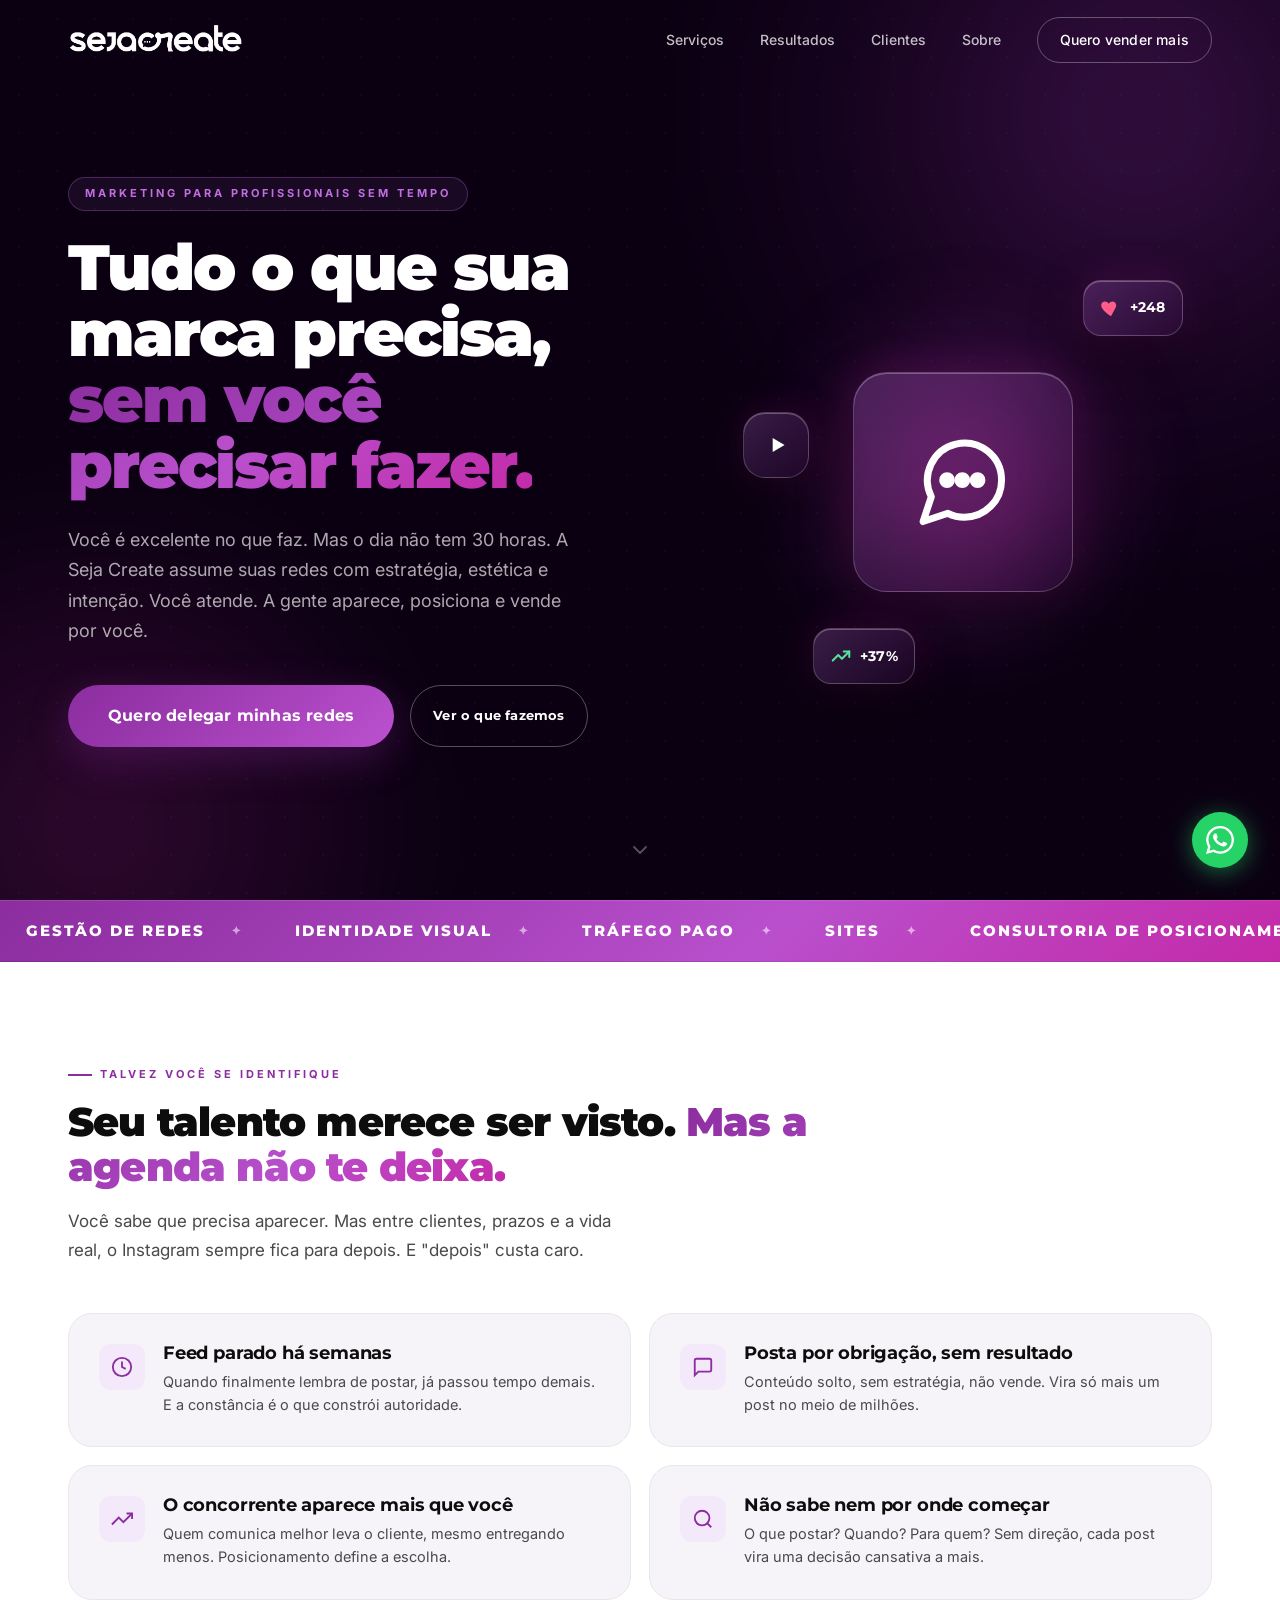
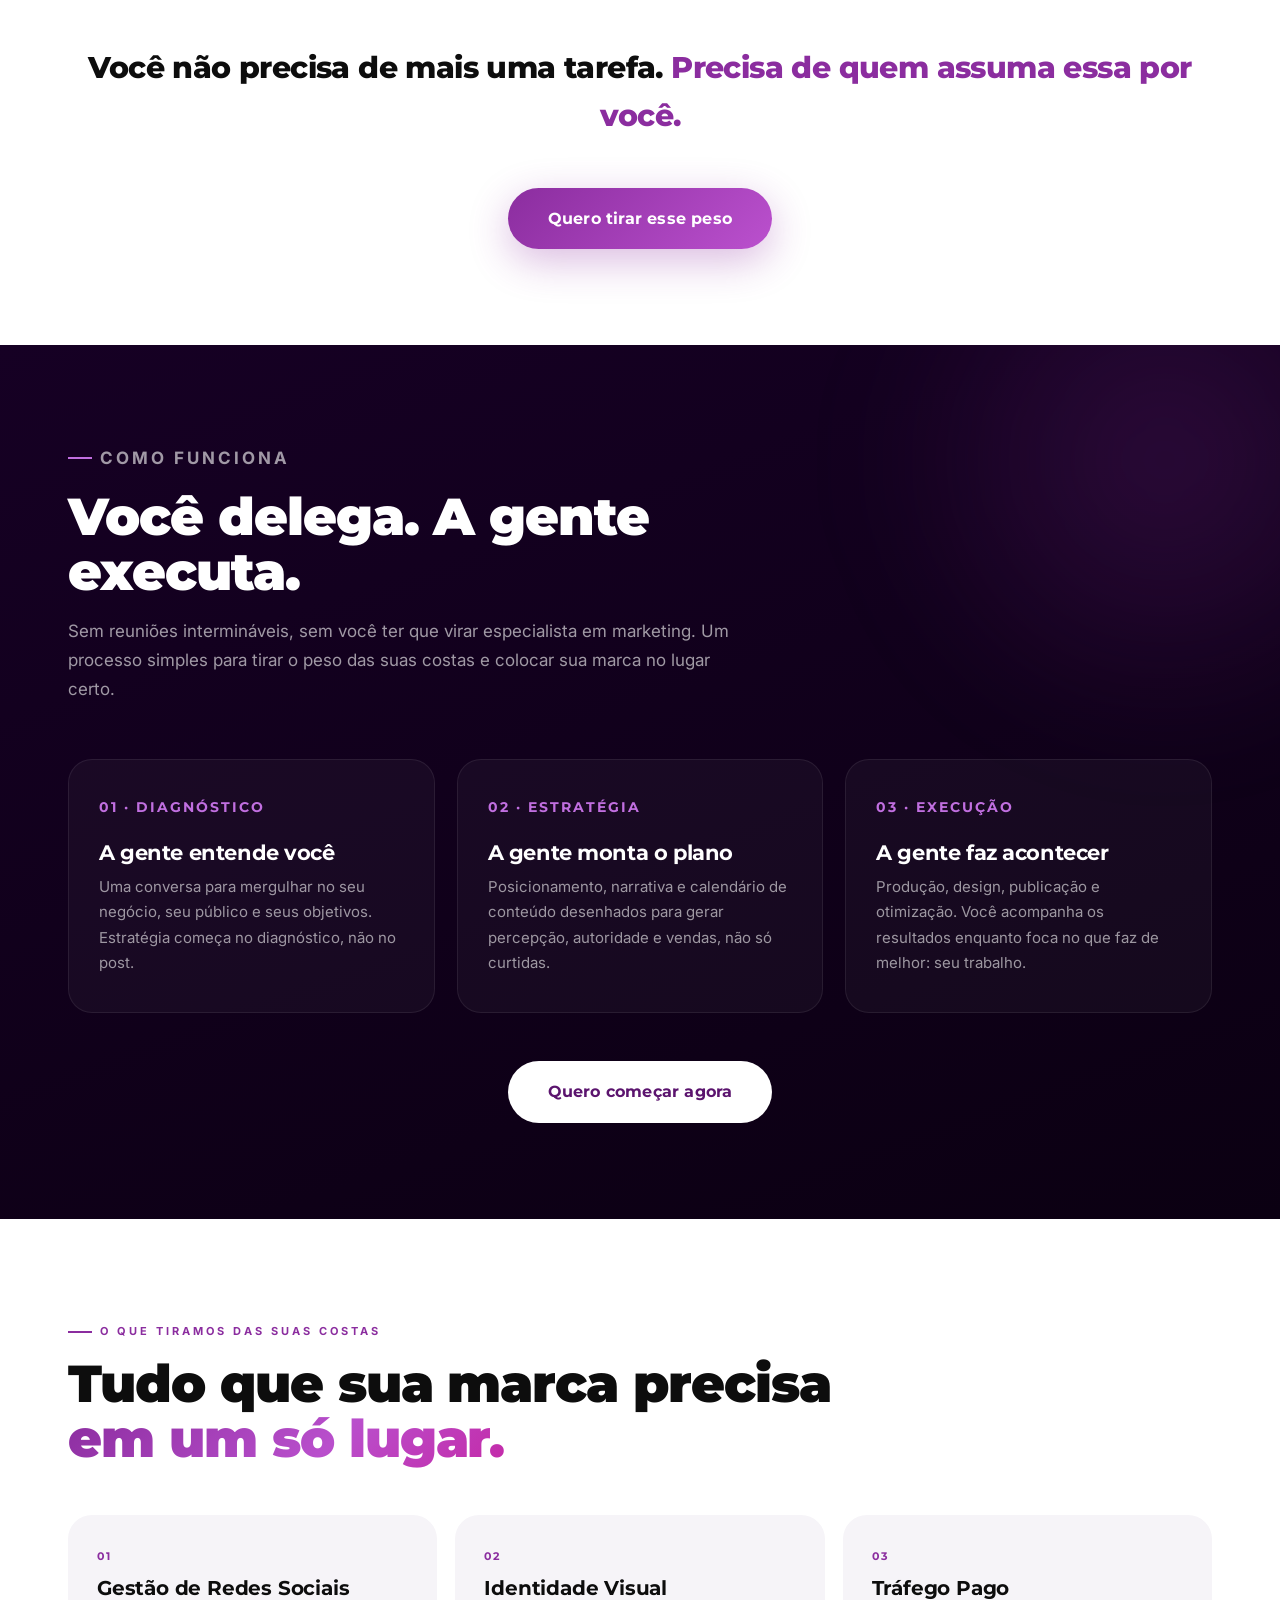
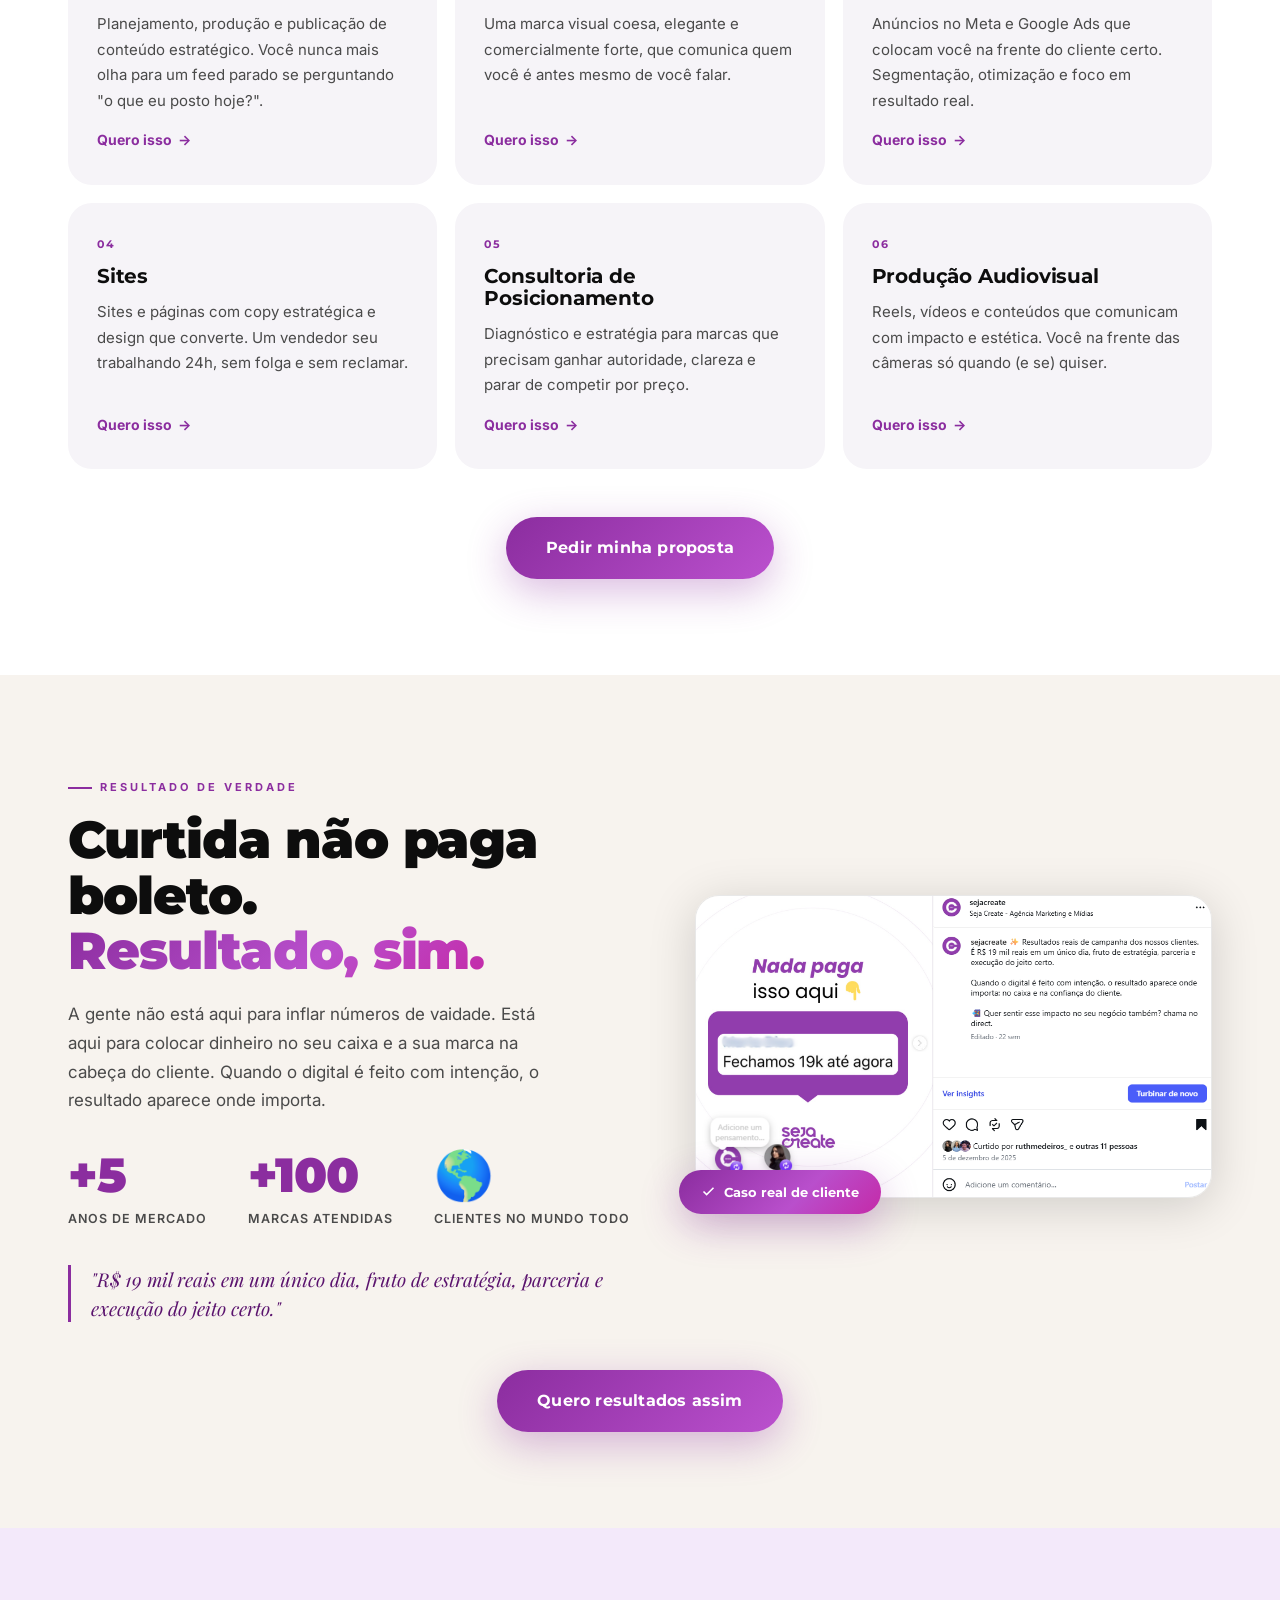
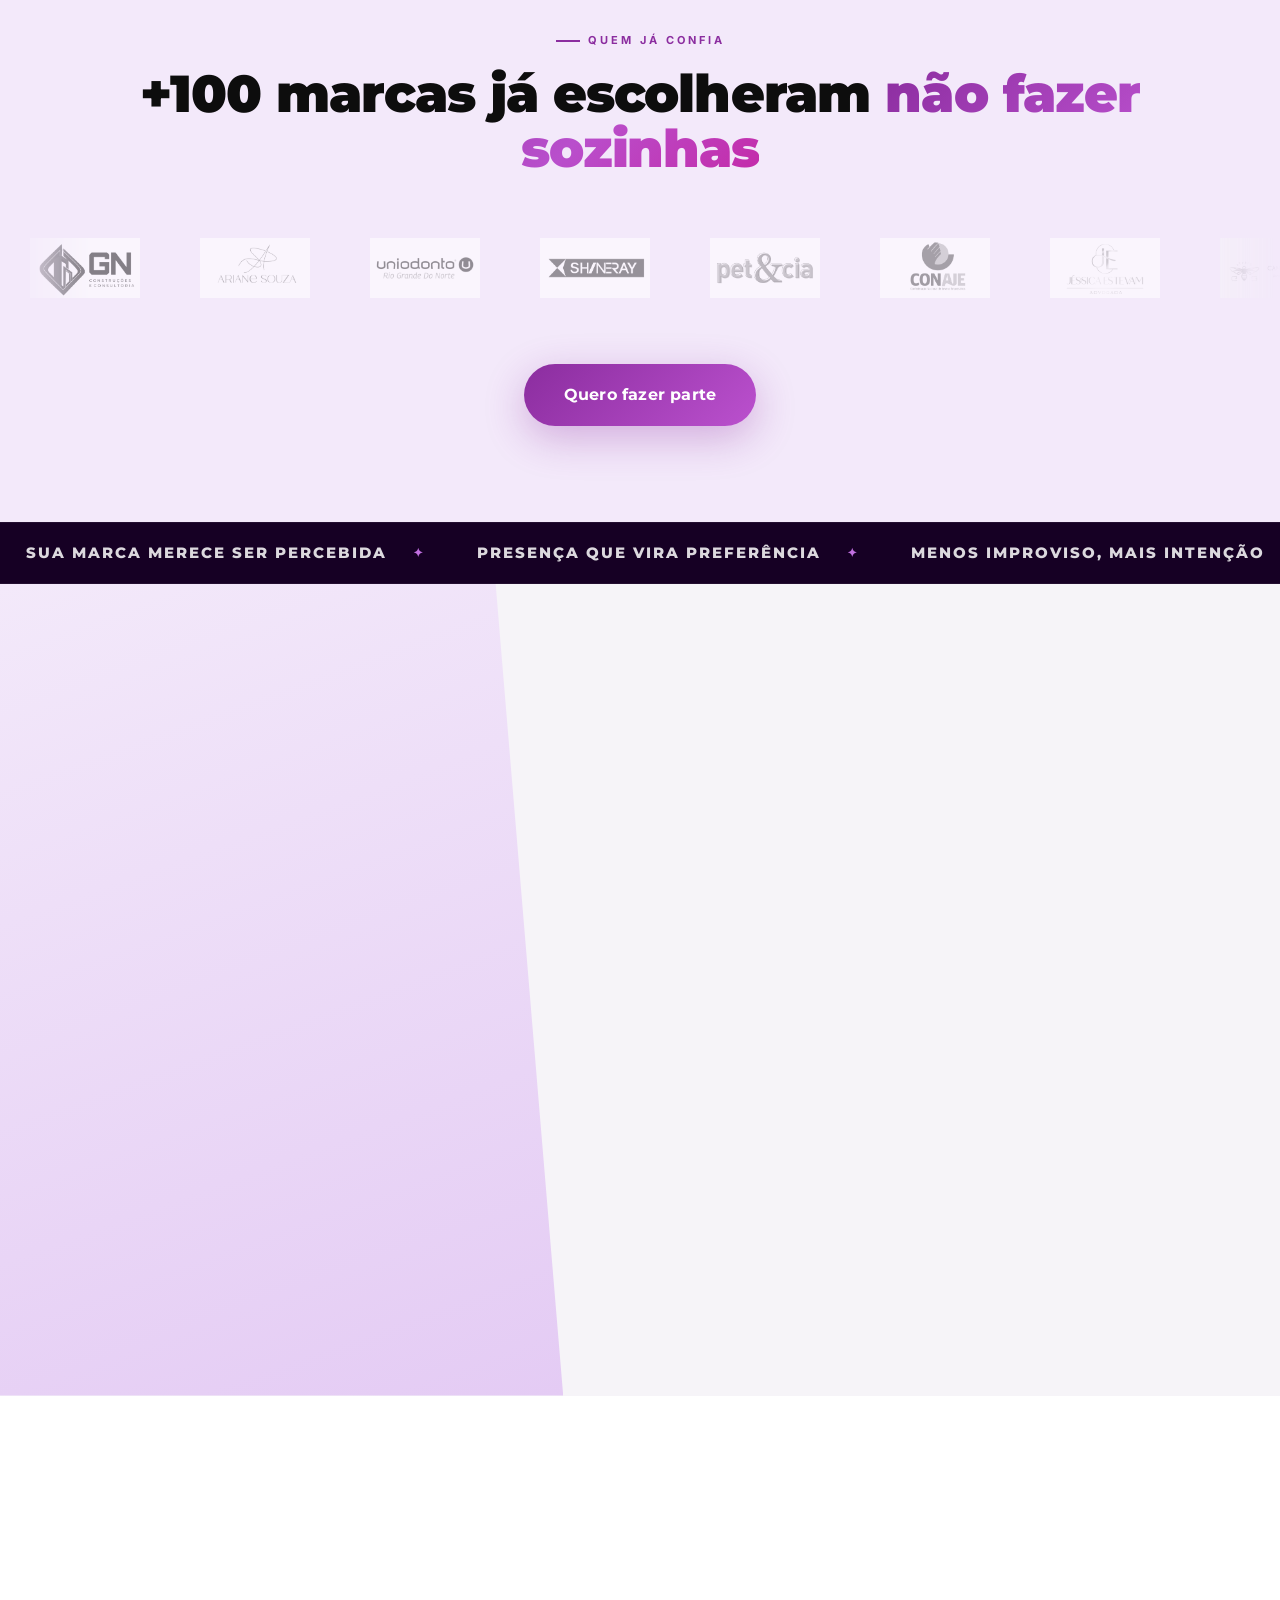
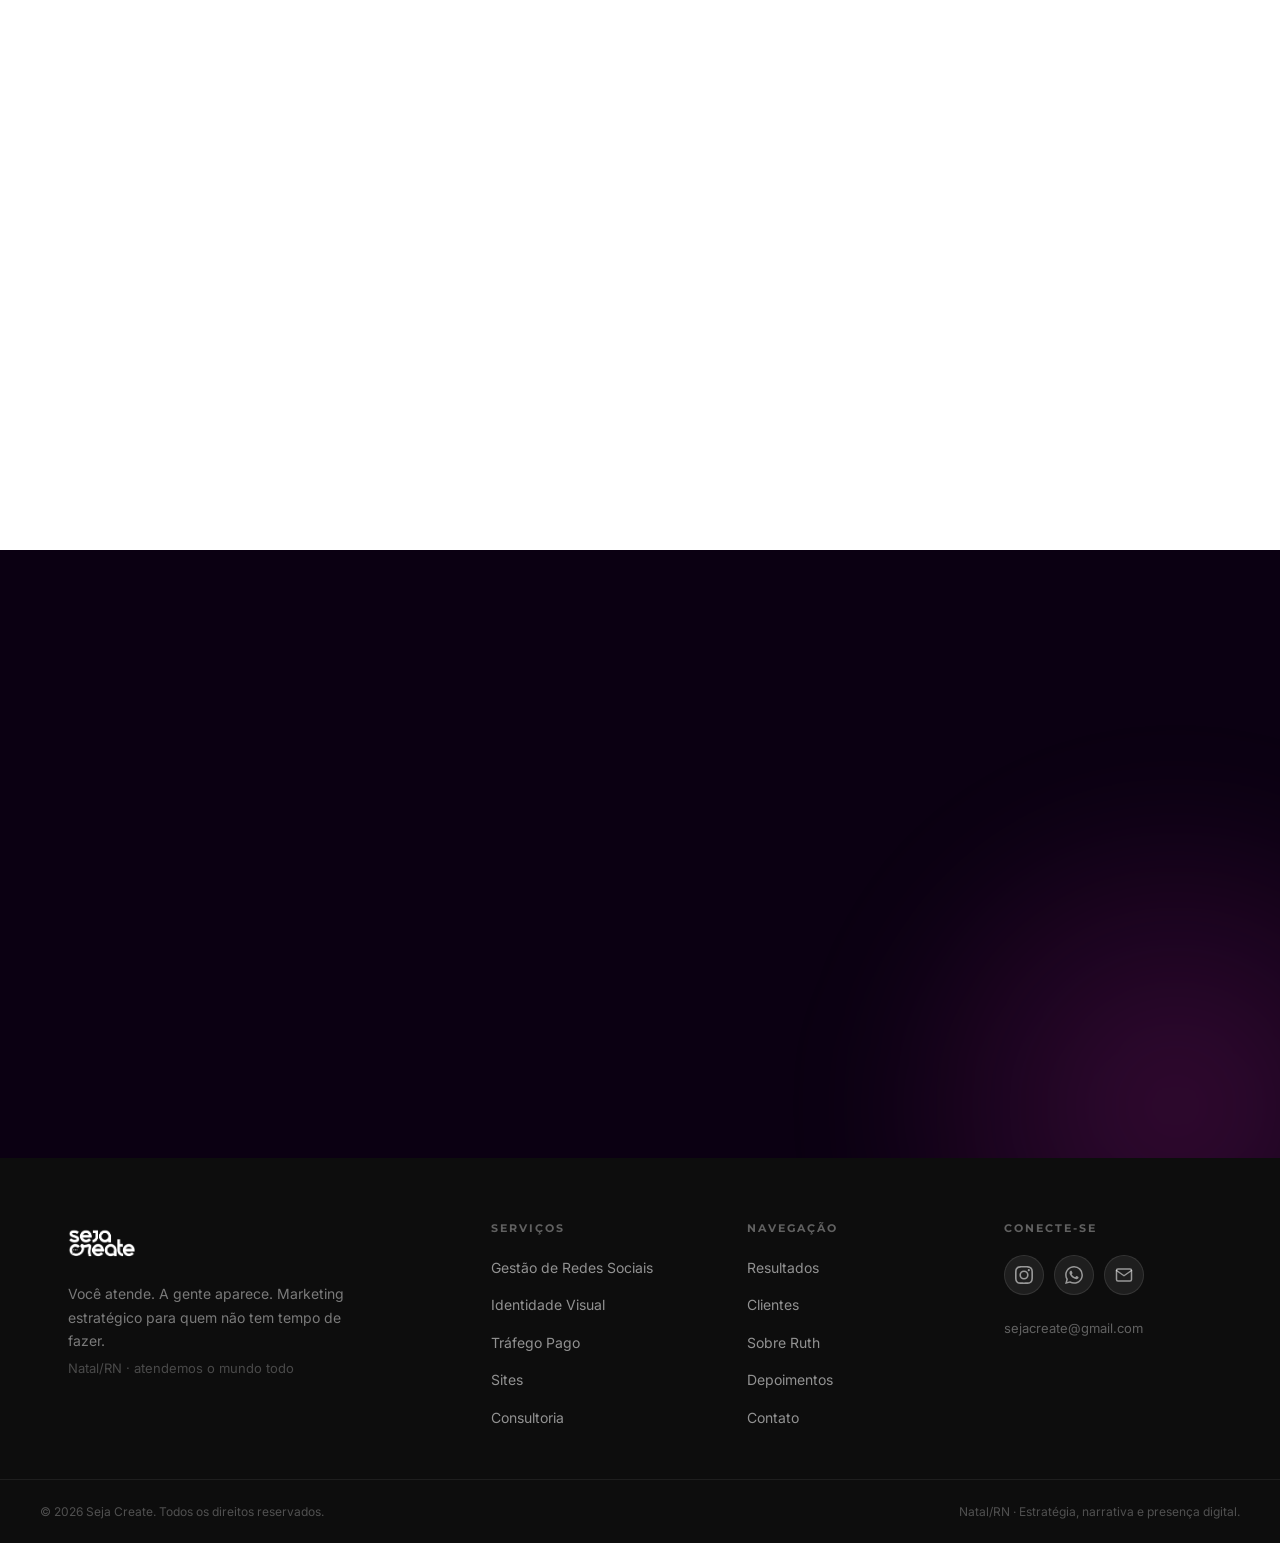
==== commit 97db8d94: "Heroi: substitui foto por banner de icones 3D de vidro (glassmorphism roxo) - Balao de conversa (mot" ====
--- a/index.html
+++ b/index.html
@@ -57,10 +57,34 @@
           </div>
         </div>
         <div class="hero__visual reveal reveal--right">
-          <div class="hero__img-wrap">
-            <img src="Fotos_CEO/-(HM)%20(56).jpg" alt="Ruth Medeiros, Fundadora da Seja Create" loading="eager" />
-            <div class="hero__img-badge">
-              <img src="Identidade%20Visual/SejaCreate_Logo_Modelo_3_01.png" alt="" aria-hidden="true" />
+          <div class="hero__glass" aria-hidden="true">
+            <span class="hero__glass-glow"></span>
+
+            <!-- Card central: balão de conversa (motivo da marca) -->
+            <div class="glass-card glass-card--main">
+              <svg viewBox="0 0 24 24" fill="none" stroke="currentColor" stroke-width="1.6" stroke-linecap="round" stroke-linejoin="round">
+                <path d="M21 11.5a8.5 8.5 0 0 1-8.5 8.5 8.4 8.4 0 0 1-3.8-.9L3 21l1.9-5.7A8.5 8.5 0 1 1 21 11.5z"/>
+                <circle cx="8.5" cy="11.5" r="1" fill="currentColor"/>
+                <circle cx="12" cy="11.5" r="1" fill="currentColor"/>
+                <circle cx="15.5" cy="11.5" r="1" fill="currentColor"/>
+              </svg>
+            </div>
+
+            <!-- Like -->
+            <div class="glass-chip glass-chip--like">
+              <svg viewBox="0 0 24 24" fill="currentColor"><path d="M12 21s-7.5-4.6-10-9.3C.4 8.4 2 5 5.3 5c2 0 3.4 1.1 4.2 2.3C10.3 6.1 11.7 5 13.7 5 17 5 18.6 8.4 17 11.7 14.5 16.4 12 21 12 21z"/></svg>
+              <span>+248</span>
+            </div>
+
+            <!-- Play / Reels -->
+            <div class="glass-chip glass-chip--play">
+              <svg viewBox="0 0 24 24" fill="currentColor"><path d="M8 5.5v13l11-6.5z"/></svg>
+            </div>
+
+            <!-- Crescimento -->
+            <div class="glass-chip glass-chip--growth">
+              <svg viewBox="0 0 24 24" fill="none" stroke="currentColor" stroke-width="2.2" stroke-linecap="round" stroke-linejoin="round"><polyline points="3 17 9 11 13 15 21 7"/><polyline points="15 7 21 7 21 13"/></svg>
+              <span>+37%</span>
             </div>
           </div>
         </div>
--- a/assets/css/style.css
+++ b/assets/css/style.css
@@ -528,6 +528,66 @@
 
 @keyframes float  { 0%,100% { transform: translateY(0); } 50% { transform: translateY(-10px); } }
 @keyframes bounce { 0%,100% { transform: translateX(-50%) translateY(0); } 50% { transform: translateX(-50%) translateY(8px); } }
+
+/* ===== HERO BANNER — ÍCONES 3D DE VIDRO ===== */
+.hero__glass {
+  position: relative;
+  width: 100%;
+  max-width: 440px;
+  margin: 0 auto;
+  aspect-ratio: 1 / 1;
+}
+.hero__glass-glow {
+  position: absolute;
+  inset: 8%;
+  background: radial-gradient(circle, rgba(196,42,168,0.5) 0%, rgba(139,45,159,0.18) 50%, transparent 72%);
+  filter: blur(34px);
+  border-radius: 50%;
+  animation: float 7s ease-in-out infinite;
+}
+.glass-card,
+.glass-chip {
+  position: absolute;
+  background: linear-gradient(135deg, rgba(193,111,224,0.26) 0%, rgba(139,45,159,0.10) 100%);
+  border: 1px solid rgba(255,255,255,0.20);
+  backdrop-filter: blur(16px);
+  -webkit-backdrop-filter: blur(16px);
+  box-shadow:
+    0 20px 54px rgba(0,0,0,0.45),
+    0 0 44px rgba(196,42,168,0.22),
+    inset 0 1px 0 rgba(255,255,255,0.28);
+  display: flex;
+  align-items: center;
+  justify-content: center;
+  color: #fff;
+}
+/* Card central — balão de conversa */
+.glass-card--main {
+  width: 50%; height: 50%;
+  left: 25%; top: 25%;
+  border-radius: 34px;
+  animation: float 5.4s ease-in-out infinite;
+}
+.glass-card--main svg { width: 48%; height: 48%; color: #fff; }
+/* Chips menores */
+.glass-chip {
+  gap: 8px;
+  padding: 0 16px;
+  height: 56px;
+  border-radius: 18px;
+  font-family: var(--ff-heading);
+  font-weight: var(--fw-bold);
+  font-size: 14px;
+  letter-spacing: 0.2px;
+}
+.glass-chip svg { width: 22px; height: 22px; flex-shrink: 0; }
+.glass-chip--like   { top: 4%;  right: 0;   animation: float 4.6s ease-in-out infinite 0.3s; }
+.glass-chip--like svg   { color: #FF5C8A; }
+.glass-chip--play   { width: 66px; height: 66px; padding: 0; border-radius: 22px;
+                      left: 0; top: 34%; animation: float 5.8s ease-in-out infinite 0.6s; }
+.glass-chip--play svg   { width: 26px; height: 26px; margin-left: 3px; }
+.glass-chip--growth { bottom: 4%; left: 16%; animation: float 5s ease-in-out infinite 0.9s; }
+.glass-chip--growth svg { color: #57E39B; }
 
 /* ===== MARQUEE (faixa banner) ===== */
 .marquee {
@@ -1225,6 +1285,9 @@
   .hero__text { max-width: 100%; }
   .hero__headline { overflow-wrap: break-word; }
   .hero__visual { order: -1; }
+  .hero__glass { max-width: 300px; }
+  .glass-chip { height: 50px; font-size: 13px; }
+  .glass-chip--play { width: 58px; height: 58px; }
   .hero__img-wrap img { max-height: 380px; }
   .hero__img-badge { left: 8px; bottom: -10px; width: 54px; height: 54px; padding: 13px; }
   .hero__img-chip { right: 8px; top: 16px; padding: 10px 14px; }
@@ -1293,7 +1356,7 @@
   .container { padding: 0 16px; }
   .nav__logo img { height: 36px; }
   .hero__headline { font-size: 27px; line-height: 1.12; letter-spacing: -0.02em; }
-  .hero__img-wrap img { max-height: 320px; }
+  .hero__glass { max-width: 250px; }
   .hero__sub { font-size: 15px; }
   .hero__trust-item strong { font-size: 19px; }
   .servicos__card, .dor__card, .solucao__step { padding: 24px 22px; }
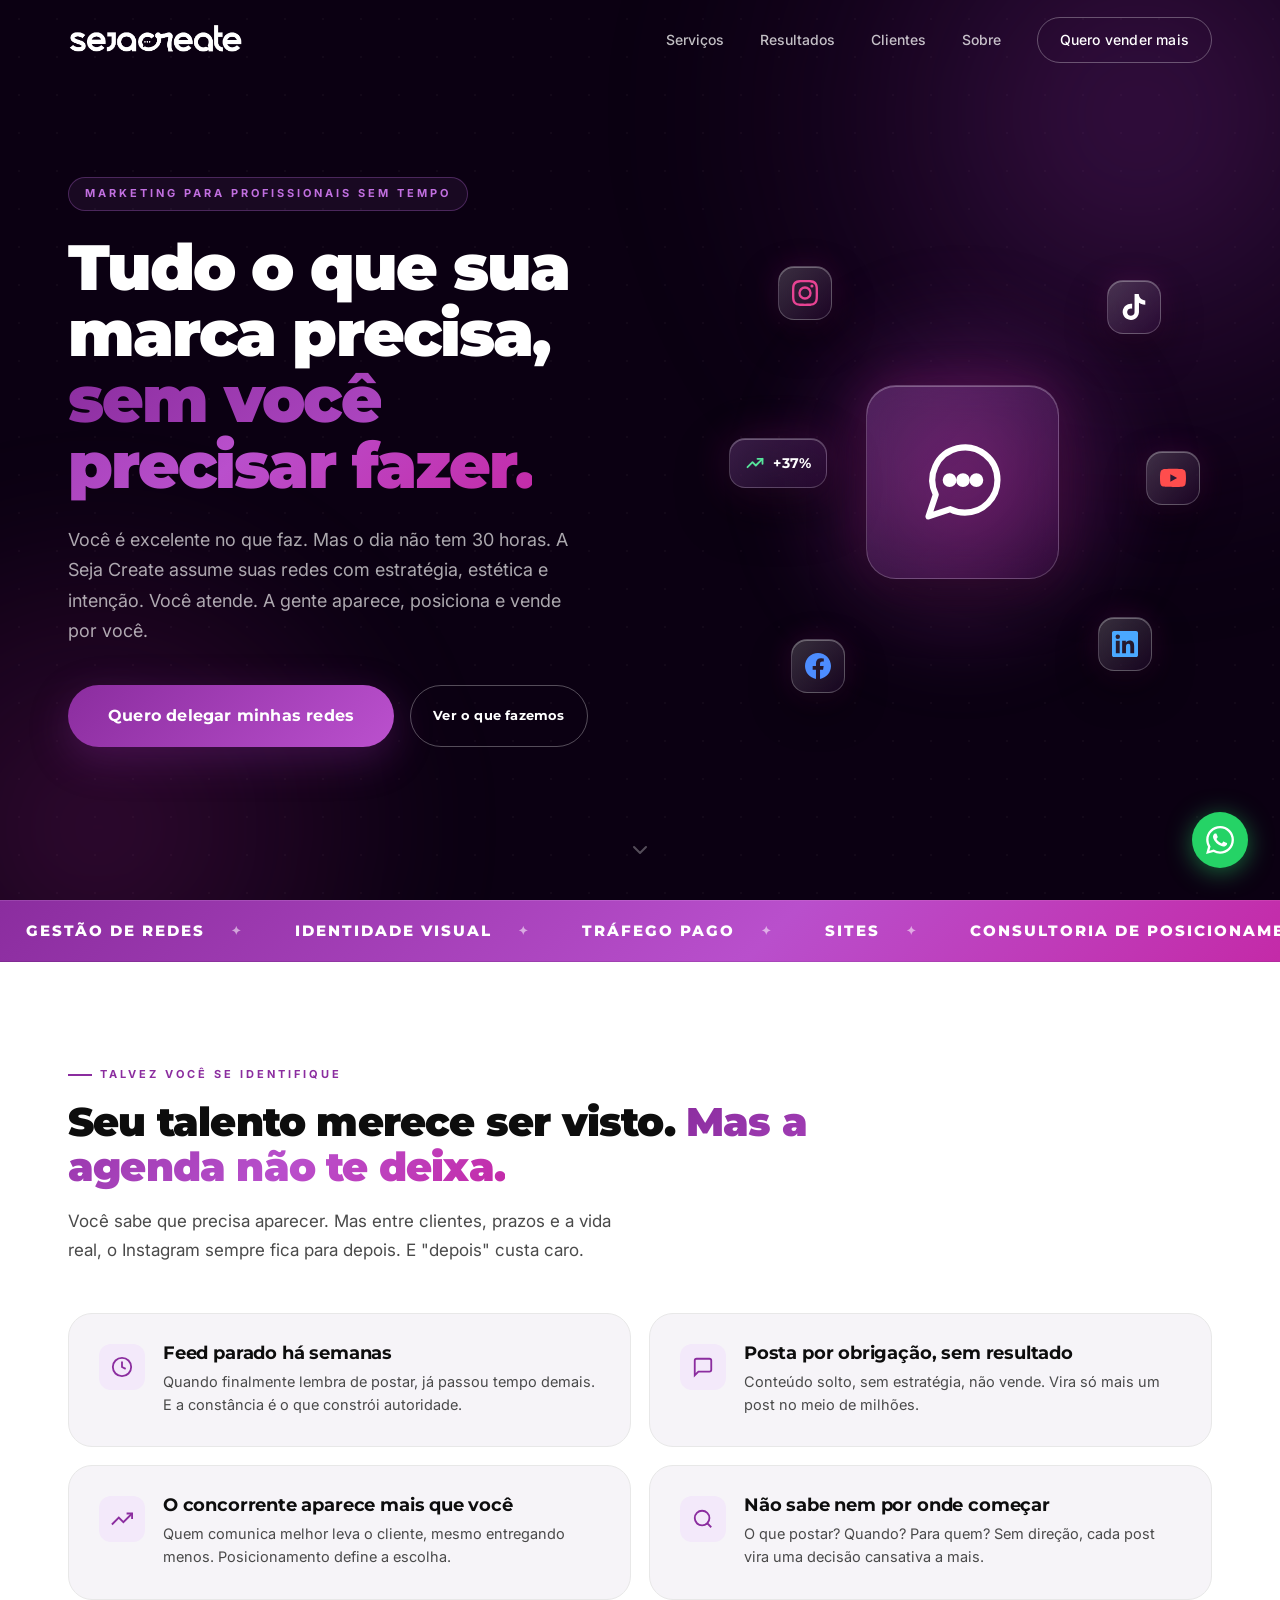
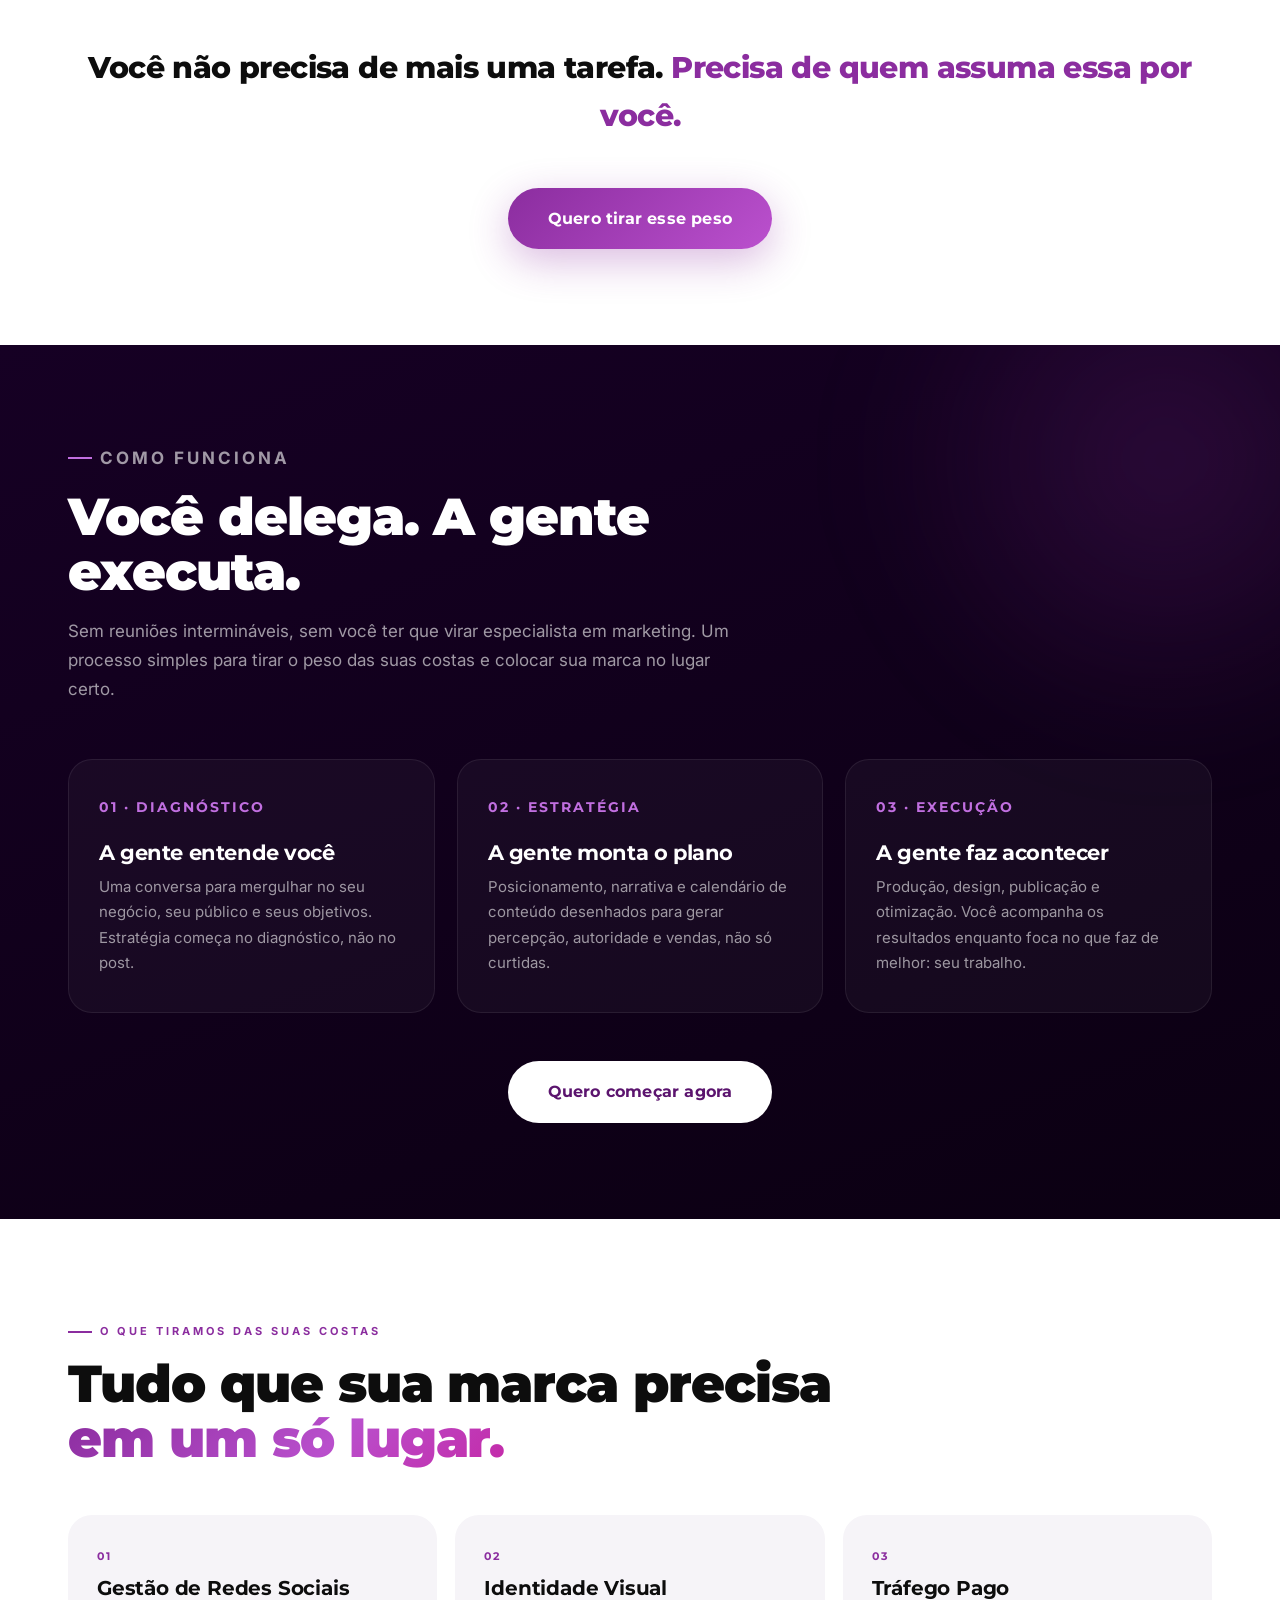
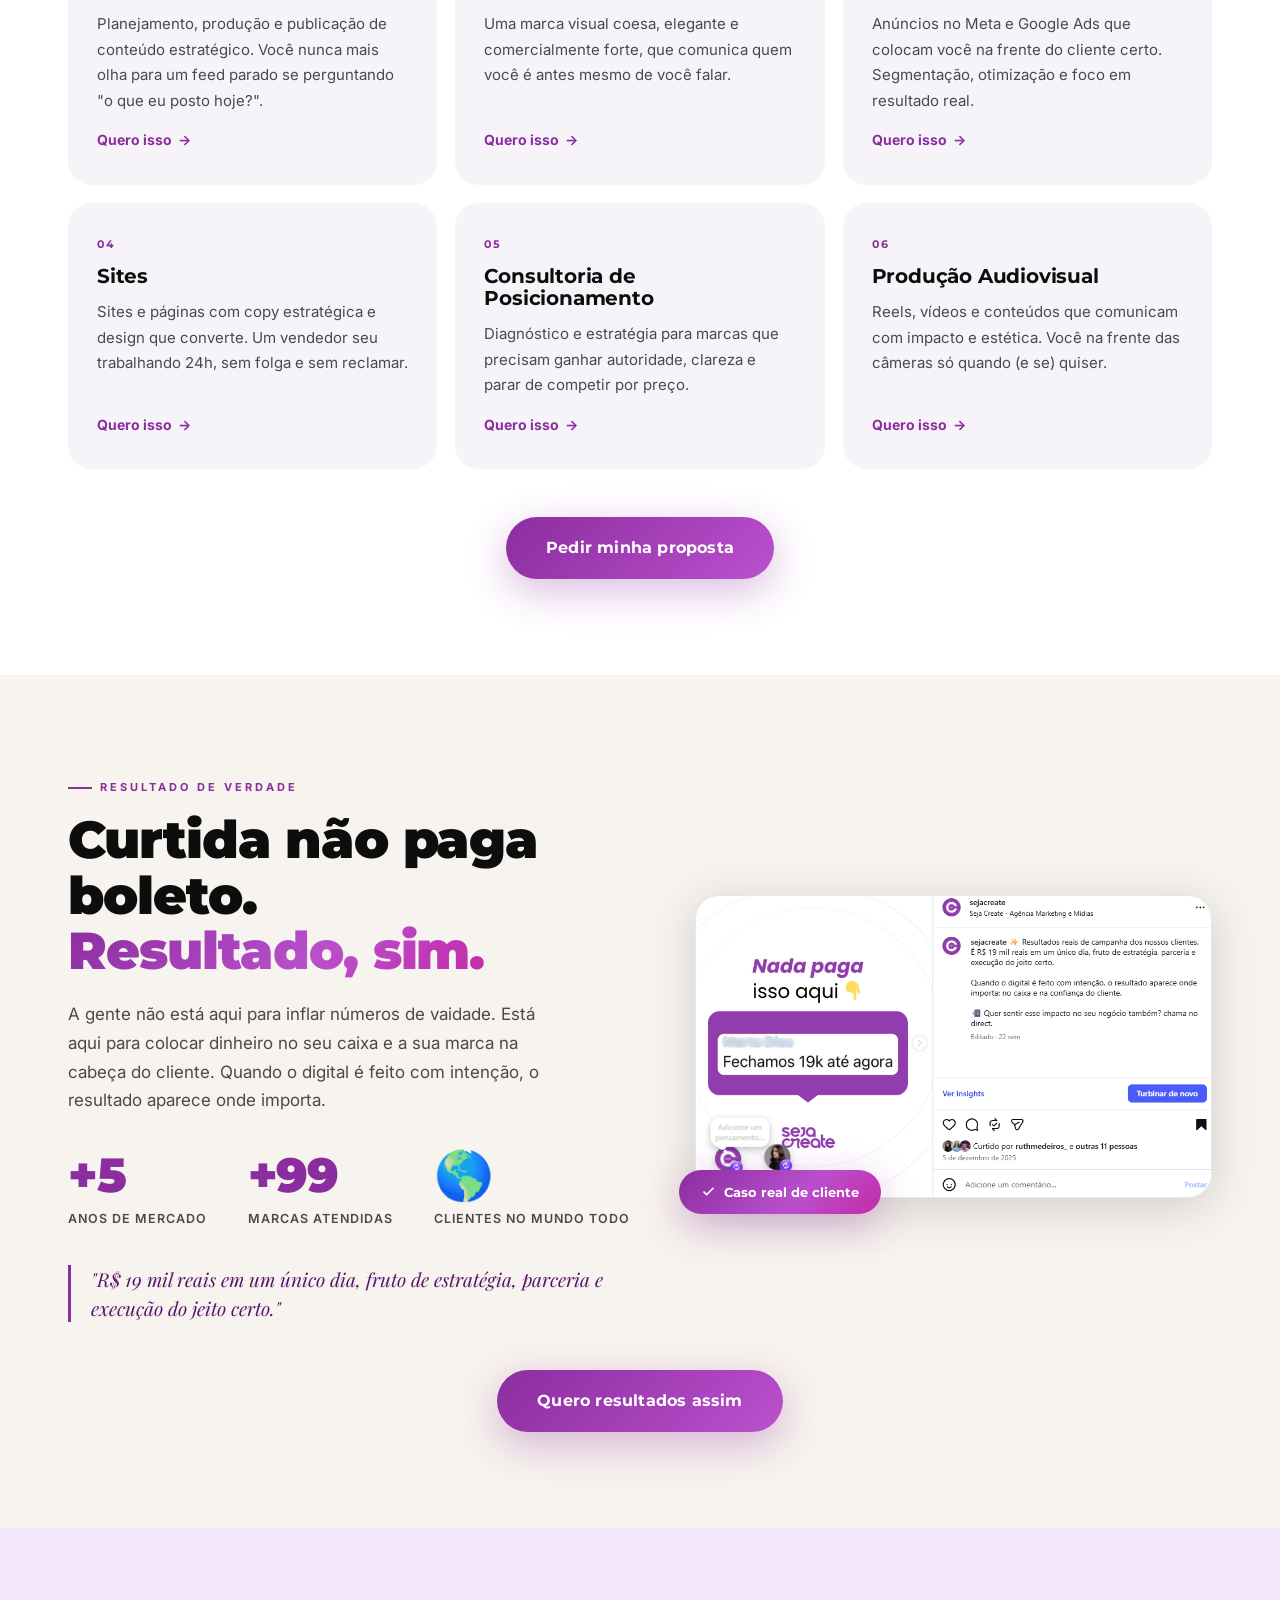
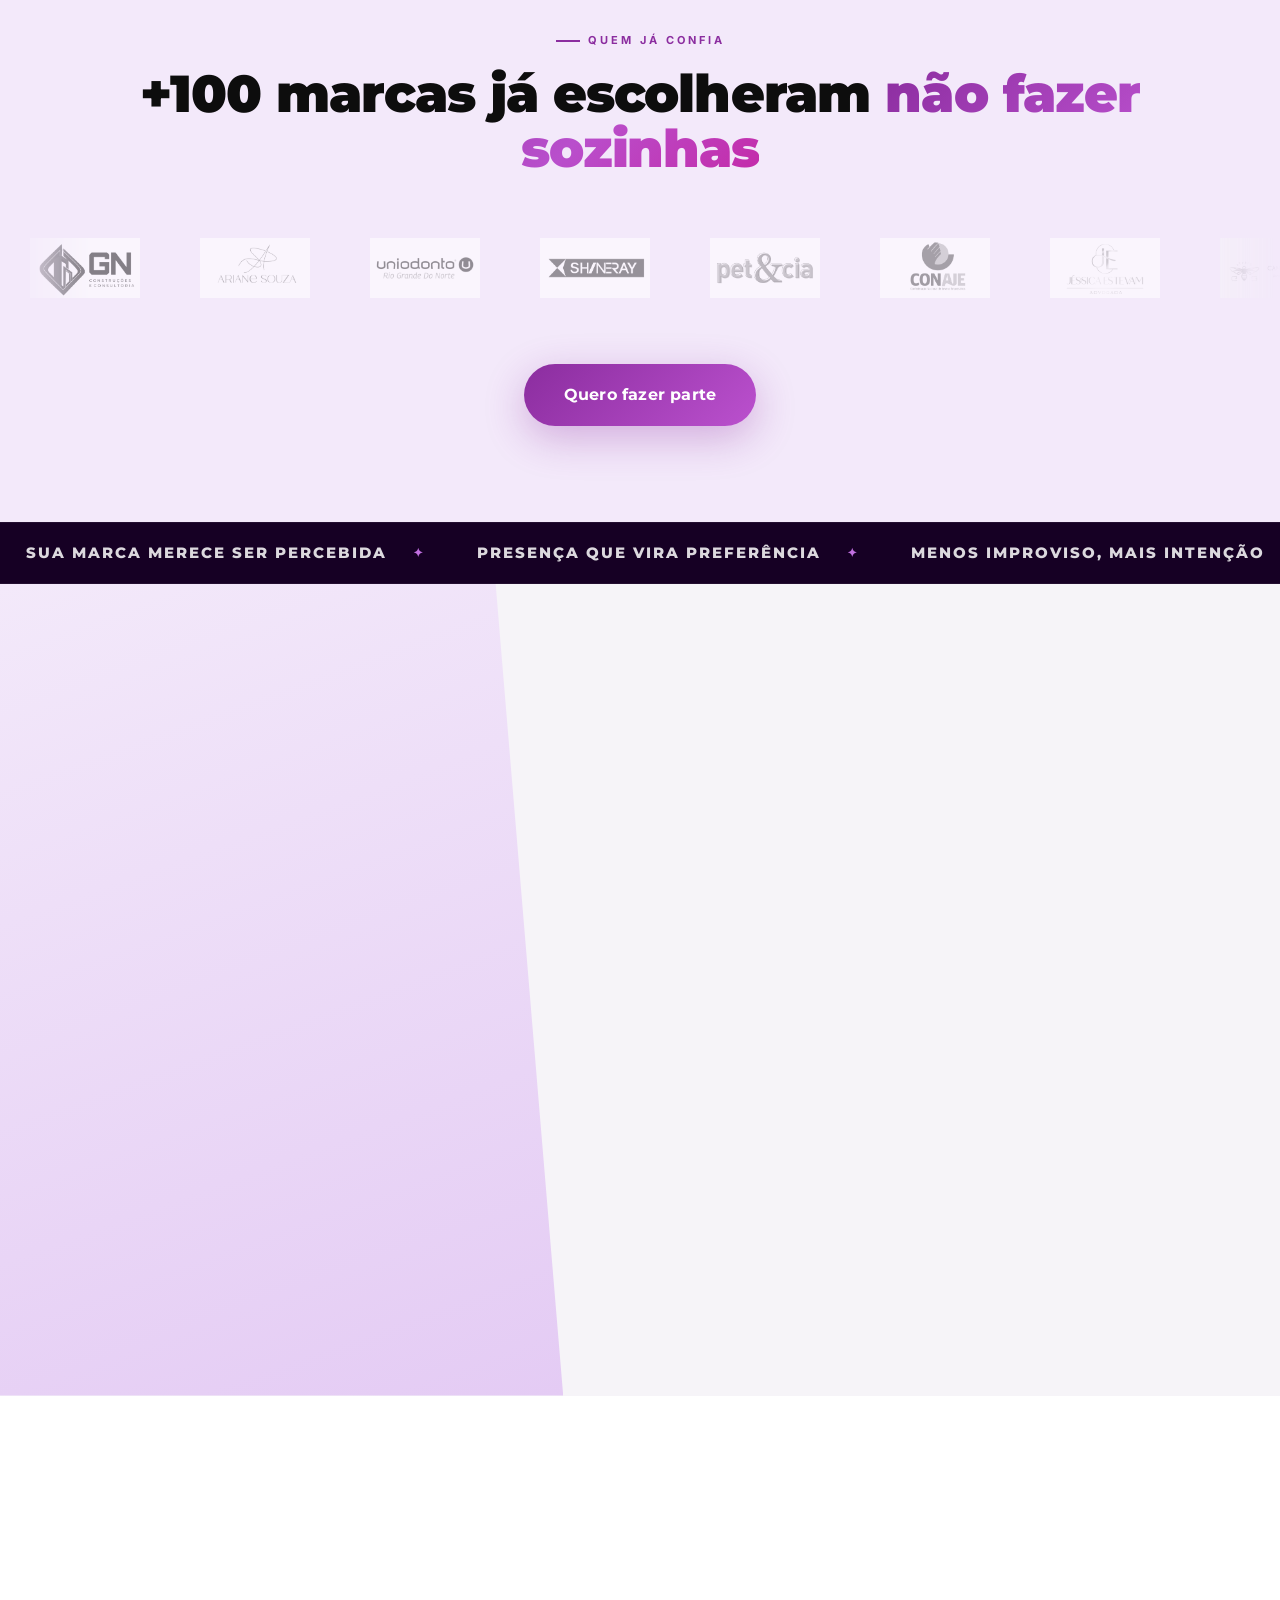
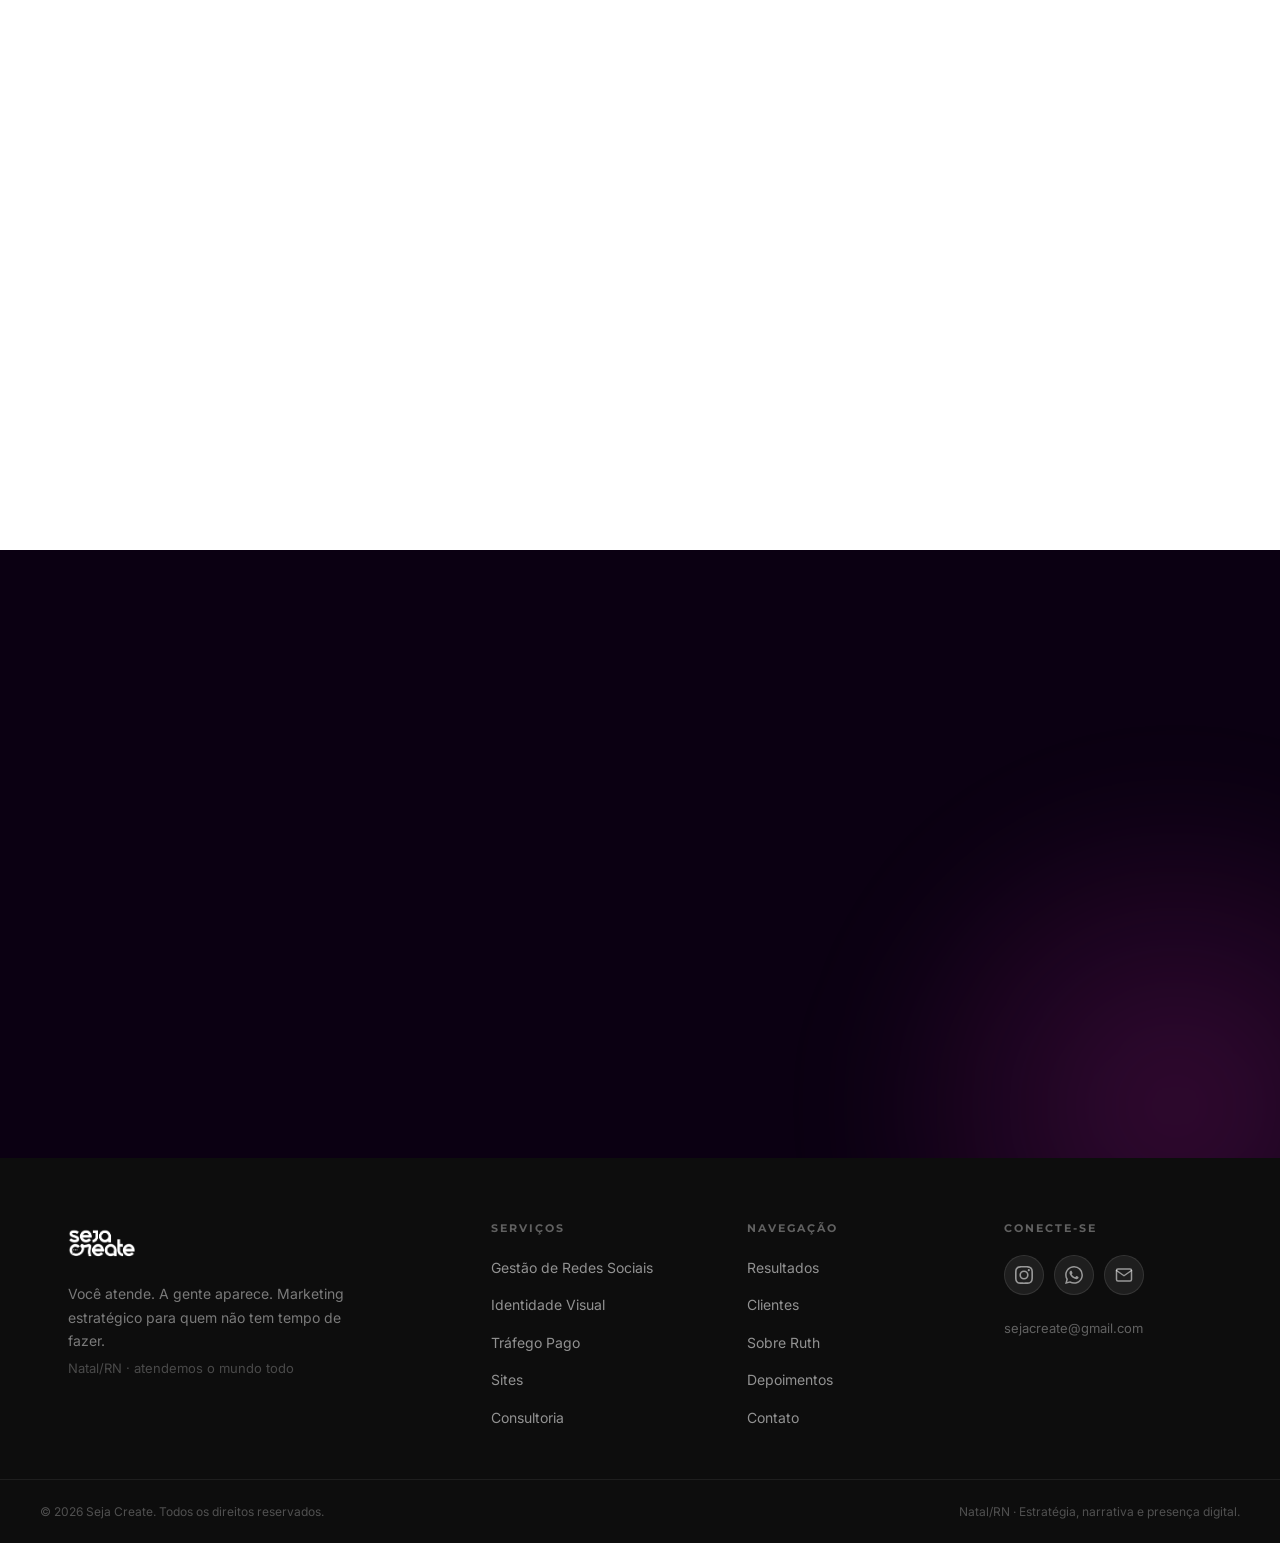
==== commit b12b304a: "Heroi: adiciona icones de redes sociais (IG, TikTok, YouTube, LinkedIn, Facebook) ao banner de vidro" ====
--- a/index.html
+++ b/index.html
@@ -70,15 +70,29 @@
               </svg>
             </div>
 
-            <!-- Like -->
-            <div class="glass-chip glass-chip--like">
-              <svg viewBox="0 0 24 24" fill="currentColor"><path d="M12 21s-7.5-4.6-10-9.3C.4 8.4 2 5 5.3 5c2 0 3.4 1.1 4.2 2.3C10.3 6.1 11.7 5 13.7 5 17 5 18.6 8.4 17 11.7 14.5 16.4 12 21 12 21z"/></svg>
-              <span>+248</span>
-            </div>
-
-            <!-- Play / Reels -->
-            <div class="glass-chip glass-chip--play">
-              <svg viewBox="0 0 24 24" fill="currentColor"><path d="M8 5.5v13l11-6.5z"/></svg>
+            <!-- Instagram -->
+            <div class="glass-soc glass-soc--ig">
+              <svg viewBox="0 0 24 24" fill="currentColor"><path d="M12 2.163c3.204 0 3.584.012 4.85.07 3.252.148 4.771 1.691 4.919 4.919.058 1.265.069 1.645.069 4.849 0 3.205-.012 3.584-.069 4.849-.149 3.225-1.664 4.771-4.919 4.919-1.266.058-1.644.07-4.85.07-3.204 0-3.584-.012-4.849-.07-3.26-.149-4.771-1.699-4.919-4.92-.058-1.265-.07-1.644-.07-4.849 0-3.204.013-3.583.07-4.849.149-3.227 1.664-4.771 4.919-4.919 1.266-.057 1.645-.069 4.849-.069zM12 0C8.741 0 8.333.014 7.053.072 2.695.272.273 2.69.073 7.052.014 8.333 0 8.741 0 12c0 3.259.014 3.668.072 4.948.2 4.358 2.618 6.78 6.98 6.98C8.333 23.986 8.741 24 12 24c3.259 0 3.668-.014 4.948-.072 4.354-.2 6.782-2.618 6.979-6.98.059-1.28.073-1.689.073-4.948 0-3.259-.014-3.667-.072-4.947-.196-4.354-2.617-6.78-6.979-6.98C15.668.014 15.259 0 12 0zm0 5.838a6.162 6.162 0 100 12.324 6.162 6.162 0 000-12.324zM12 16a4 4 0 110-8 4 4 0 010 8zm6.406-11.845a1.44 1.44 0 100 2.881 1.44 1.44 0 000-2.881z"/></svg>
+            </div>
+
+            <!-- TikTok -->
+            <div class="glass-soc glass-soc--tt">
+              <svg viewBox="0 0 24 24" fill="currentColor"><path d="M12.525.02c1.31-.02 2.61-.01 3.91-.02.08 1.53.63 3.09 1.75 4.17 1.12 1.11 2.7 1.62 4.24 1.79v4.03c-1.44-.05-2.89-.35-4.2-.97-.57-.26-1.1-.59-1.62-.93-.01 2.92.01 5.84-.02 8.75-.08 1.4-.54 2.79-1.35 3.94-1.31 1.92-3.58 3.17-5.91 3.21-1.43.08-2.86-.31-4.08-1.03-2.02-1.19-3.44-3.37-3.65-5.71-.02-.5-.03-1-.01-1.49.18-1.9 1.12-3.72 2.58-4.96 1.66-1.44 3.98-2.13 6.15-1.72.02 1.48-.04 2.96-.04 4.44-.99-.32-2.15-.23-3.02.37-.63.41-1.11 1.04-1.36 1.75-.21.51-.15 1.07-.14 1.61.24 1.64 1.82 3.02 3.5 2.87 1.12-.01 2.19-.66 2.77-1.61.19-.33.4-.67.41-1.06.1-1.79.06-3.57.07-5.36.01-4.03-.01-8.05.02-12.07z"/></svg>
+            </div>
+
+            <!-- YouTube -->
+            <div class="glass-soc glass-soc--yt">
+              <svg viewBox="0 0 24 24" fill="currentColor"><path d="M23.498 6.186a3.016 3.016 0 0 0-2.122-2.136C19.505 3.545 12 3.545 12 3.545s-7.505 0-9.377.505A3.017 3.017 0 0 0 .502 6.186C0 8.07 0 12 0 12s0 3.93.502 5.814a3.016 3.016 0 0 0 2.122 2.136c1.871.505 9.376.505 9.376.505s7.505 0 9.377-.505a3.015 3.015 0 0 0 2.122-2.136C24 15.93 24 12 24 12s0-3.93-.502-5.814zM9.545 15.568V8.432L15.818 12l-6.273 3.568z"/></svg>
+            </div>
+
+            <!-- LinkedIn -->
+            <div class="glass-soc glass-soc--li">
+              <svg viewBox="0 0 24 24" fill="currentColor"><path d="M20.447 20.452h-3.554v-5.569c0-1.328-.027-3.037-1.852-3.037-1.853 0-2.136 1.445-2.136 2.939v5.667H9.351V9h3.414v1.561h.046c.477-.9 1.637-1.85 3.37-1.85 3.601 0 4.267 2.37 4.267 5.455v6.286zM5.337 7.433a2.062 2.062 0 01-2.063-2.065 2.064 2.064 0 112.063 2.065zm1.782 13.019H3.555V9h3.564v11.452zM22.225 0H1.771C.792 0 0 .774 0 1.729v20.542C0 23.227.792 24 1.771 24h20.451C23.2 24 24 23.227 24 22.271V1.729C24 .774 23.2 0 22.222 0h.003z"/></svg>
+            </div>
+
+            <!-- Facebook -->
+            <div class="glass-soc glass-soc--fb">
+              <svg viewBox="0 0 24 24" fill="currentColor"><path d="M24 12.073c0-6.627-5.373-12-12-12s-12 5.373-12 12c0 5.99 4.388 10.954 10.125 11.854v-8.385H7.078v-3.47h3.047V9.43c0-3.007 1.792-4.669 4.533-4.669 1.312 0 2.686.235 2.686.235v2.953H15.83c-1.491 0-1.956.925-1.956 1.874v2.25h3.328l-.532 3.47h-2.796v8.385C19.612 23.027 24 18.062 24 12.073z"/></svg>
             </div>
 
             <!-- Crescimento -->
--- a/assets/css/style.css
+++ b/assets/css/style.css
@@ -563,31 +563,48 @@
 }
 /* Card central — balão de conversa */
 .glass-card--main {
-  width: 50%; height: 50%;
-  left: 25%; top: 25%;
-  border-radius: 34px;
+  width: 44%; height: 44%;
+  left: 28%; top: 28%;
+  border-radius: 30px;
   animation: float 5.4s ease-in-out infinite;
 }
 .glass-card--main svg { width: 48%; height: 48%; color: #fff; }
-/* Chips menores */
+/* Chip de métrica (pill) */
 .glass-chip {
   gap: 8px;
-  padding: 0 16px;
-  height: 56px;
-  border-radius: 18px;
+  padding: 0 15px;
+  height: 50px;
+  border-radius: 16px;
   font-family: var(--ff-heading);
   font-weight: var(--fw-bold);
   font-size: 14px;
   letter-spacing: 0.2px;
 }
-.glass-chip svg { width: 22px; height: 22px; flex-shrink: 0; }
-.glass-chip--like   { top: 4%;  right: 0;   animation: float 4.6s ease-in-out infinite 0.3s; }
-.glass-chip--like svg   { color: #FF5C8A; }
-.glass-chip--play   { width: 66px; height: 66px; padding: 0; border-radius: 22px;
-                      left: 0; top: 34%; animation: float 5.8s ease-in-out infinite 0.6s; }
-.glass-chip--play svg   { width: 26px; height: 26px; margin-left: 3px; }
-.glass-chip--growth { bottom: 4%; left: 16%; animation: float 5s ease-in-out infinite 0.9s; }
+.glass-chip svg { width: 20px; height: 20px; flex-shrink: 0; }
+.glass-chip--growth { top: 40%; left: -3%; animation: float 5s ease-in-out infinite 0.9s; }
 .glass-chip--growth svg { color: #57E39B; }
+
+/* Chips de redes sociais */
+.glass-soc {
+  position: absolute;
+  width: 54px; height: 54px;
+  border-radius: 16px;
+  display: flex; align-items: center; justify-content: center;
+  background: linear-gradient(135deg, rgba(255,255,255,0.18) 0%, rgba(139,45,159,0.10) 100%);
+  border: 1px solid rgba(255,255,255,0.22);
+  backdrop-filter: blur(16px);
+  -webkit-backdrop-filter: blur(16px);
+  box-shadow:
+    0 16px 40px rgba(0,0,0,0.42),
+    0 0 30px rgba(196,42,168,0.18),
+    inset 0 1px 0 rgba(255,255,255,0.30);
+}
+.glass-soc svg { width: 26px; height: 26px; }
+.glass-soc--ig { top: 1%;    left: 8%;   color: #E84393; animation: float 5.2s ease-in-out infinite 0.1s; }
+.glass-soc--tt { top: 4%;    right: 5%;  color: #FFFFFF; animation: float 4.7s ease-in-out infinite 0.5s; }
+.glass-soc--yt { top: 43%;   right: -4%; color: #FF4D4D; animation: float 5.6s ease-in-out infinite 0.8s; }
+.glass-soc--li { bottom: 7%; right: 7%;  color: #4AA8FF; animation: float 4.9s ease-in-out infinite 1.1s; }
+.glass-soc--fb { bottom: 2%; left: 11%;  color: #4D8DFF; animation: float 5.3s ease-in-out infinite 0.35s; }
 
 /* ===== MARQUEE (faixa banner) ===== */
 .marquee {
@@ -1285,9 +1302,10 @@
   .hero__text { max-width: 100%; }
   .hero__headline { overflow-wrap: break-word; }
   .hero__visual { order: -1; }
-  .hero__glass { max-width: 300px; }
-  .glass-chip { height: 50px; font-size: 13px; }
-  .glass-chip--play { width: 58px; height: 58px; }
+  .hero__glass { max-width: 310px; }
+  .glass-chip { height: 44px; font-size: 12.5px; }
+  .glass-soc { width: 46px; height: 46px; border-radius: 14px; }
+  .glass-soc svg { width: 22px; height: 22px; }
   .hero__img-wrap img { max-height: 380px; }
   .hero__img-badge { left: 8px; bottom: -10px; width: 54px; height: 54px; padding: 13px; }
   .hero__img-chip { right: 8px; top: 16px; padding: 10px 14px; }
@@ -1356,7 +1374,9 @@
   .container { padding: 0 16px; }
   .nav__logo img { height: 36px; }
   .hero__headline { font-size: 27px; line-height: 1.12; letter-spacing: -0.02em; }
-  .hero__glass { max-width: 250px; }
+  .hero__glass { max-width: 280px; }
+  .glass-soc { width: 42px; height: 42px; }
+  .glass-soc svg { width: 20px; height: 20px; }
   .hero__sub { font-size: 15px; }
   .hero__trust-item strong { font-size: 19px; }
   .servicos__card, .dor__card, .solucao__step { padding: 24px 22px; }
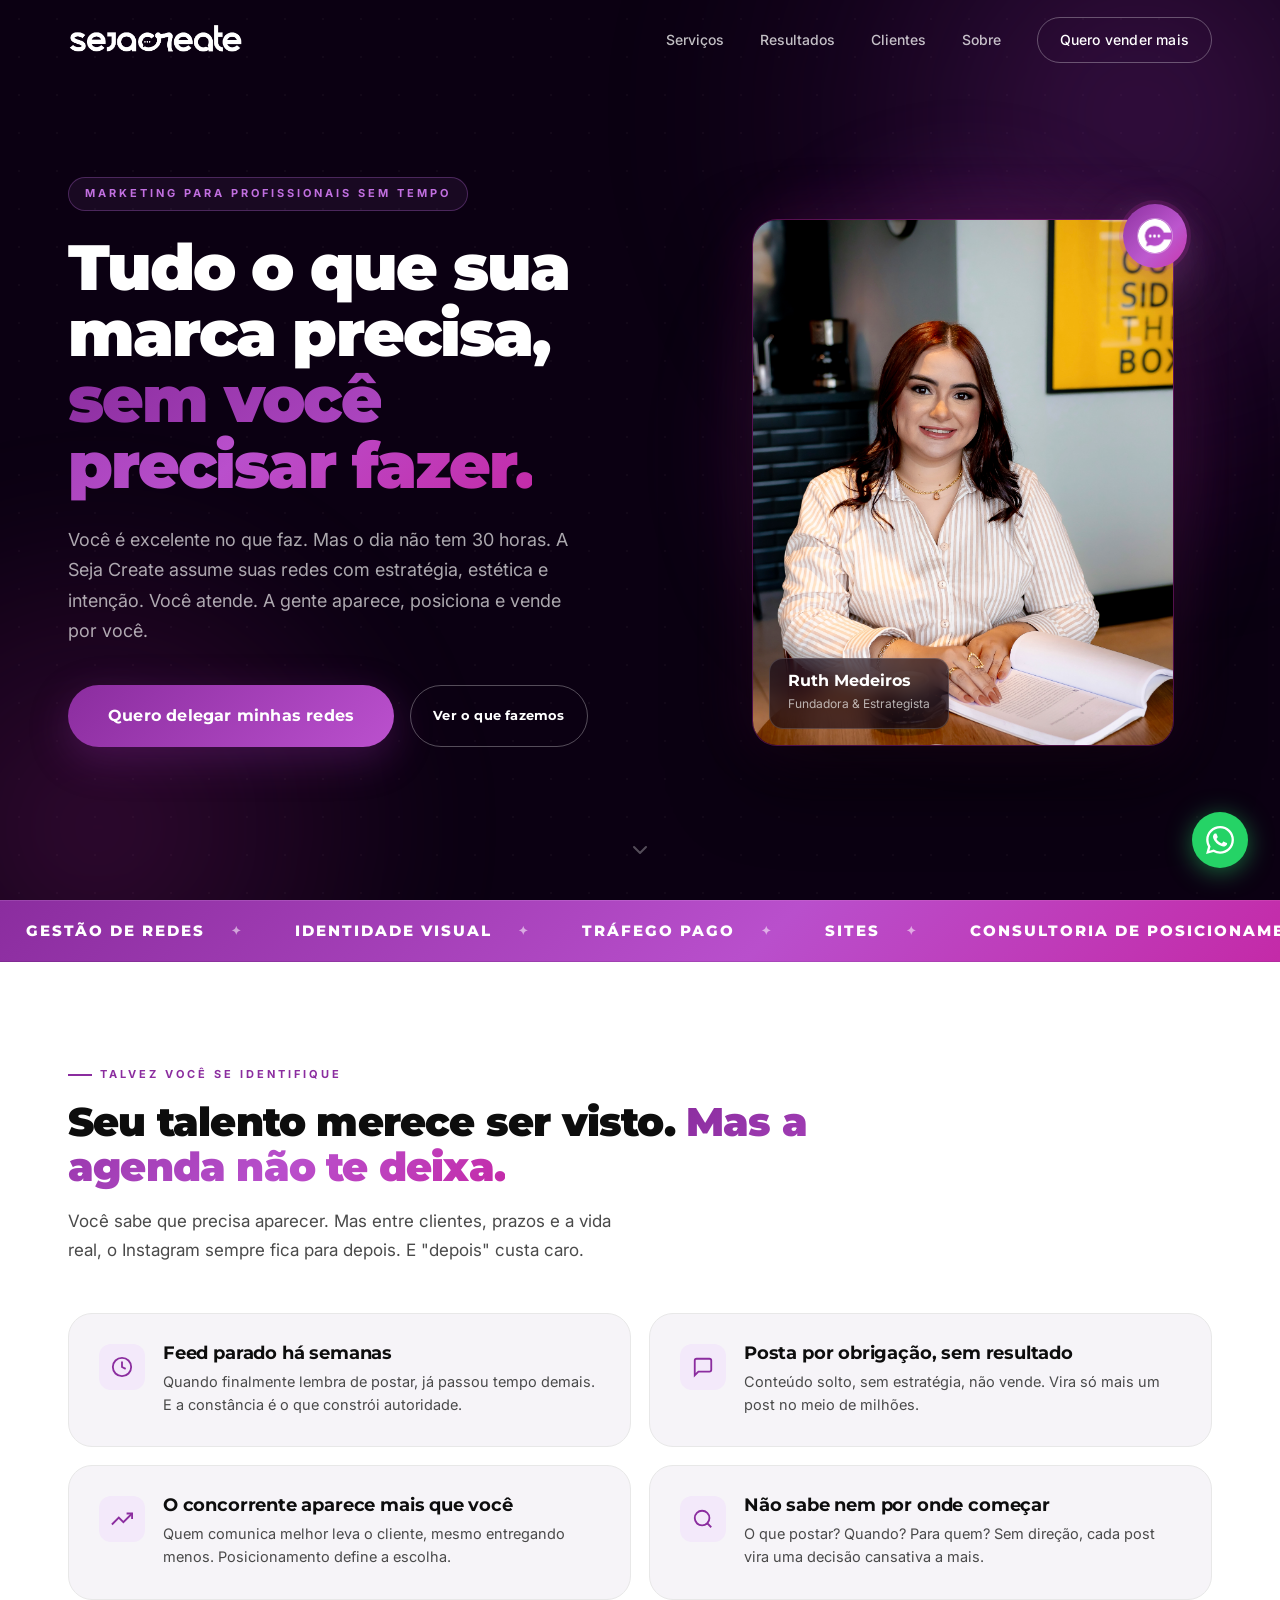
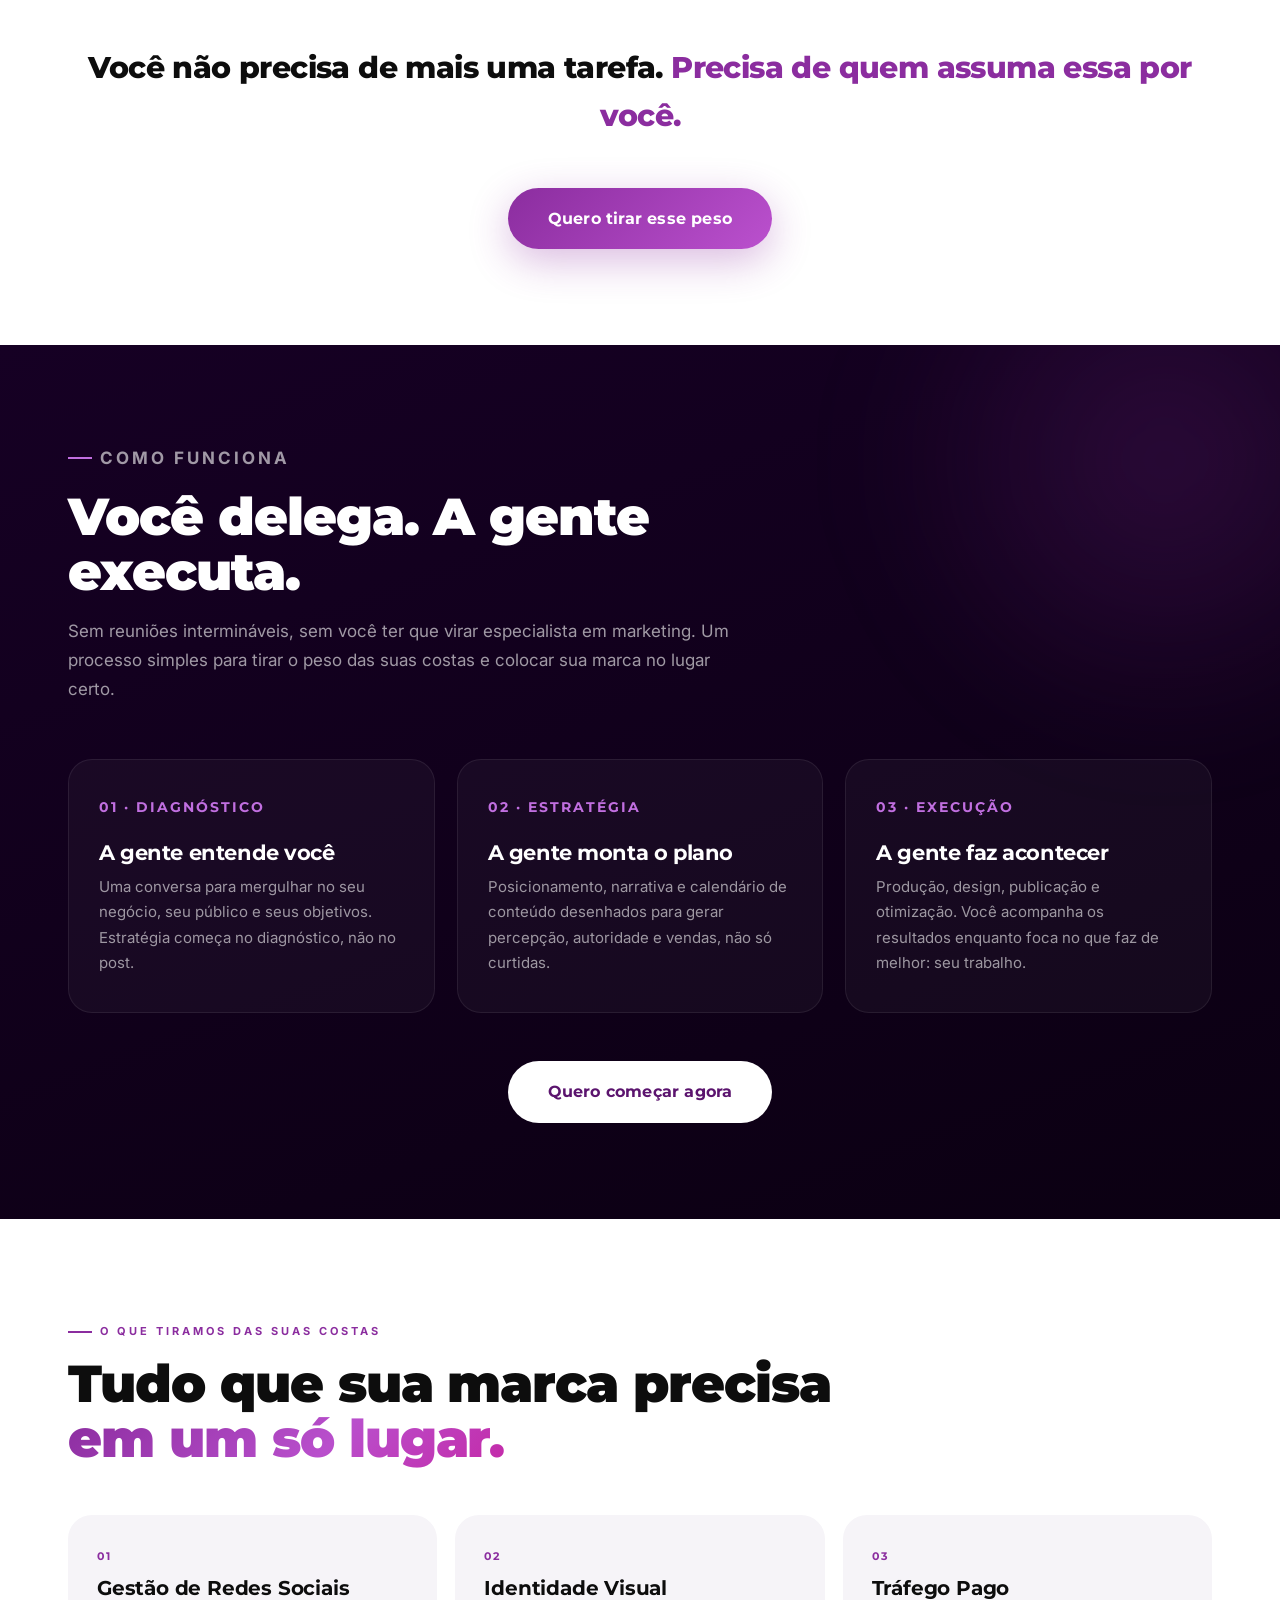
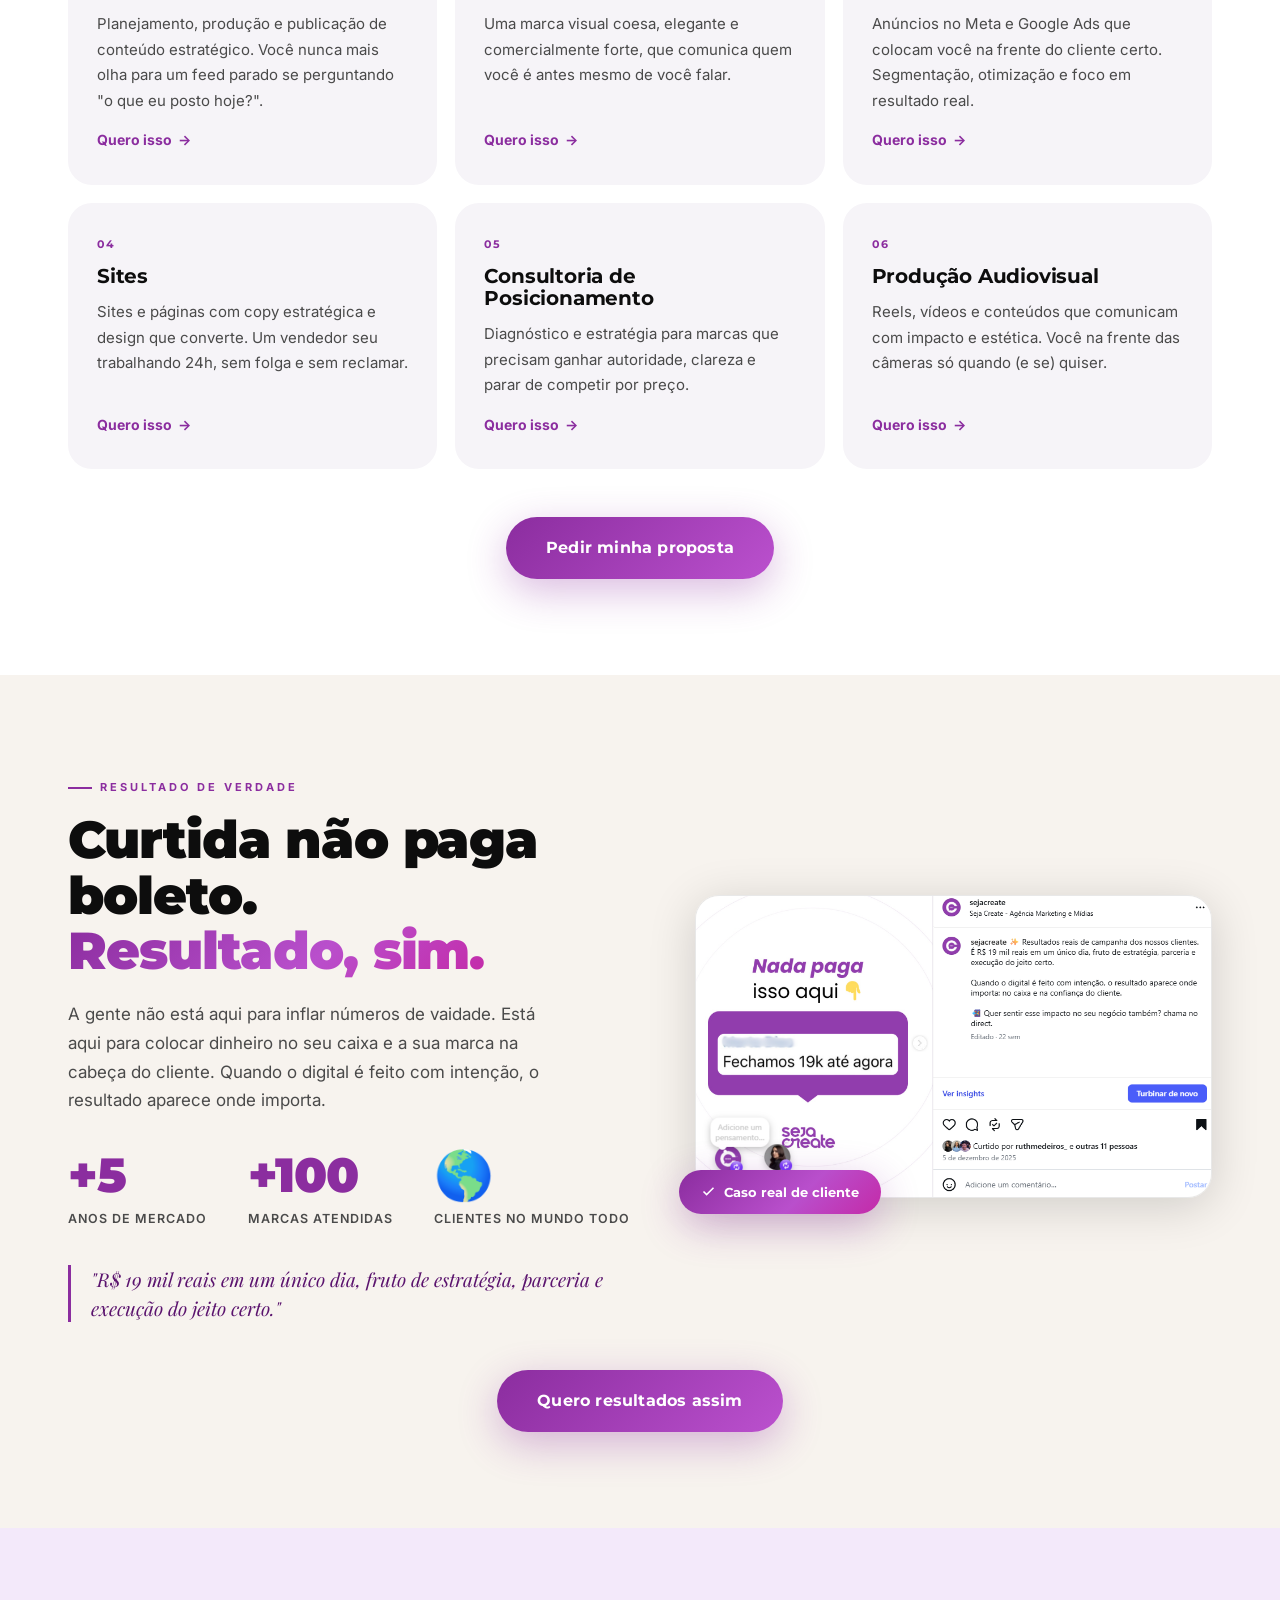
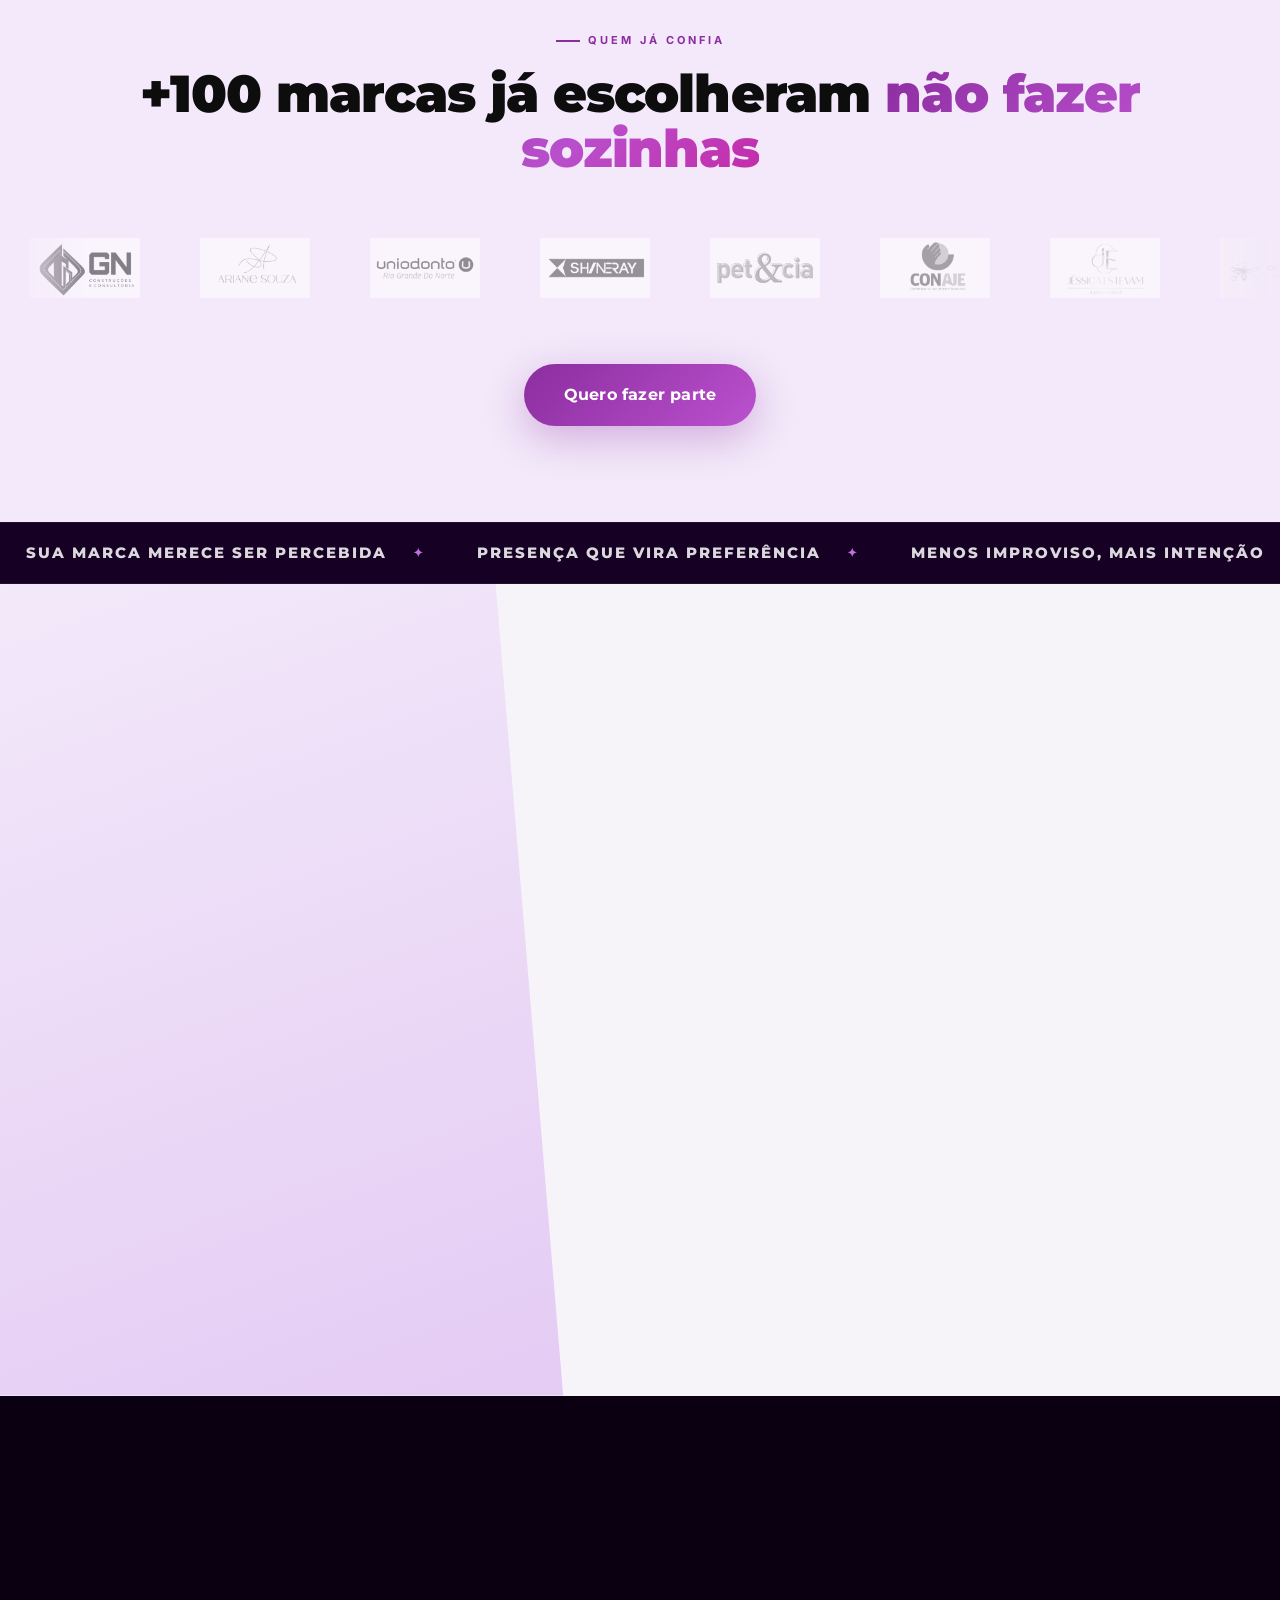
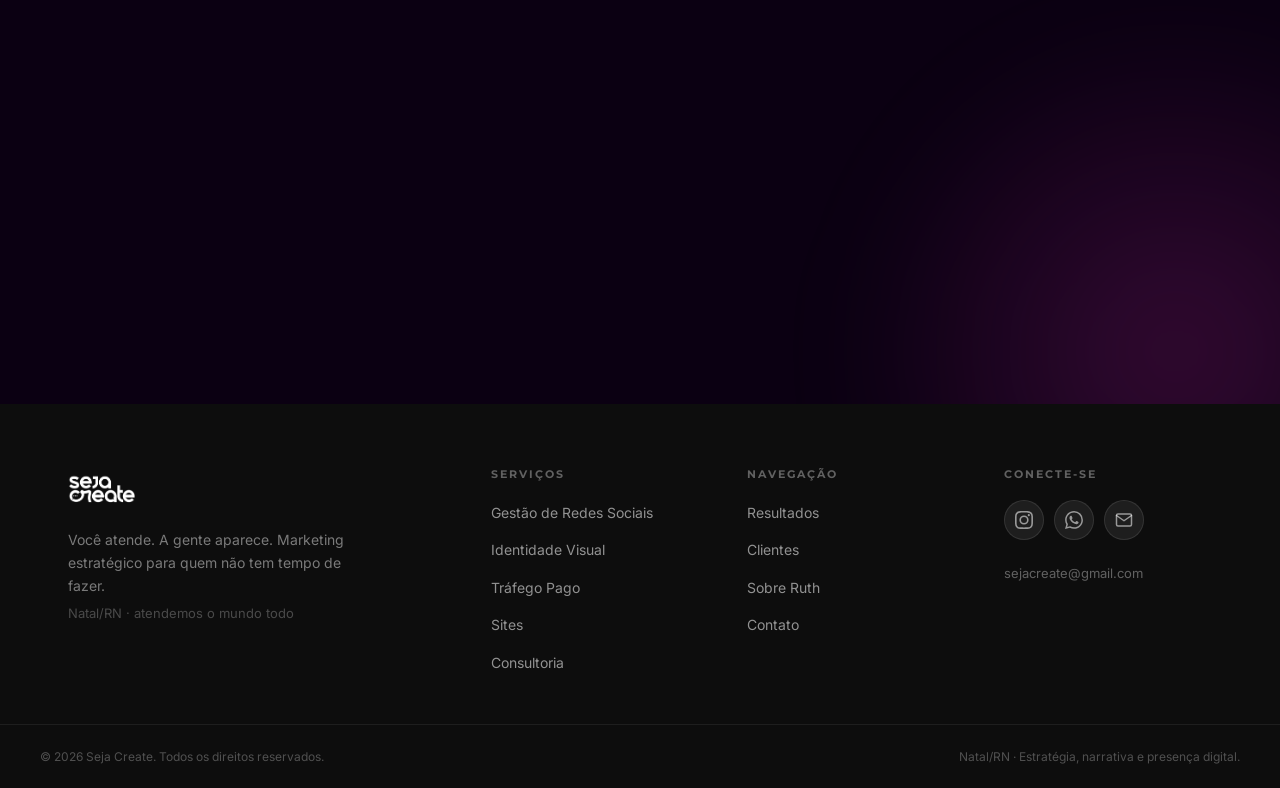
==== commit 10103aac: "Heroi: volta a foto da fundadora (cartao com selo e tag de credibilidade); remove secao de depoiment" ====
--- a/index.html
+++ b/index.html
@@ -57,48 +57,15 @@
           </div>
         </div>
         <div class="hero__visual reveal reveal--right">
-          <div class="hero__glass" aria-hidden="true">
-            <span class="hero__glass-glow"></span>
-
-            <!-- Card central: balão de conversa (motivo da marca) -->
-            <div class="glass-card glass-card--main">
-              <svg viewBox="0 0 24 24" fill="none" stroke="currentColor" stroke-width="1.6" stroke-linecap="round" stroke-linejoin="round">
-                <path d="M21 11.5a8.5 8.5 0 0 1-8.5 8.5 8.4 8.4 0 0 1-3.8-.9L3 21l1.9-5.7A8.5 8.5 0 1 1 21 11.5z"/>
-                <circle cx="8.5" cy="11.5" r="1" fill="currentColor"/>
-                <circle cx="12" cy="11.5" r="1" fill="currentColor"/>
-                <circle cx="15.5" cy="11.5" r="1" fill="currentColor"/>
-              </svg>
-            </div>
-
-            <!-- Instagram -->
-            <div class="glass-soc glass-soc--ig">
-              <svg viewBox="0 0 24 24" fill="currentColor"><path d="M12 2.163c3.204 0 3.584.012 4.85.07 3.252.148 4.771 1.691 4.919 4.919.058 1.265.069 1.645.069 4.849 0 3.205-.012 3.584-.069 4.849-.149 3.225-1.664 4.771-4.919 4.919-1.266.058-1.644.07-4.85.07-3.204 0-3.584-.012-4.849-.07-3.26-.149-4.771-1.699-4.919-4.92-.058-1.265-.07-1.644-.07-4.849 0-3.204.013-3.583.07-4.849.149-3.227 1.664-4.771 4.919-4.919 1.266-.057 1.645-.069 4.849-.069zM12 0C8.741 0 8.333.014 7.053.072 2.695.272.273 2.69.073 7.052.014 8.333 0 8.741 0 12c0 3.259.014 3.668.072 4.948.2 4.358 2.618 6.78 6.98 6.98C8.333 23.986 8.741 24 12 24c3.259 0 3.668-.014 4.948-.072 4.354-.2 6.782-2.618 6.979-6.98.059-1.28.073-1.689.073-4.948 0-3.259-.014-3.667-.072-4.947-.196-4.354-2.617-6.78-6.979-6.98C15.668.014 15.259 0 12 0zm0 5.838a6.162 6.162 0 100 12.324 6.162 6.162 0 000-12.324zM12 16a4 4 0 110-8 4 4 0 010 8zm6.406-11.845a1.44 1.44 0 100 2.881 1.44 1.44 0 000-2.881z"/></svg>
-            </div>
-
-            <!-- TikTok -->
-            <div class="glass-soc glass-soc--tt">
-              <svg viewBox="0 0 24 24" fill="currentColor"><path d="M12.525.02c1.31-.02 2.61-.01 3.91-.02.08 1.53.63 3.09 1.75 4.17 1.12 1.11 2.7 1.62 4.24 1.79v4.03c-1.44-.05-2.89-.35-4.2-.97-.57-.26-1.1-.59-1.62-.93-.01 2.92.01 5.84-.02 8.75-.08 1.4-.54 2.79-1.35 3.94-1.31 1.92-3.58 3.17-5.91 3.21-1.43.08-2.86-.31-4.08-1.03-2.02-1.19-3.44-3.37-3.65-5.71-.02-.5-.03-1-.01-1.49.18-1.9 1.12-3.72 2.58-4.96 1.66-1.44 3.98-2.13 6.15-1.72.02 1.48-.04 2.96-.04 4.44-.99-.32-2.15-.23-3.02.37-.63.41-1.11 1.04-1.36 1.75-.21.51-.15 1.07-.14 1.61.24 1.64 1.82 3.02 3.5 2.87 1.12-.01 2.19-.66 2.77-1.61.19-.33.4-.67.41-1.06.1-1.79.06-3.57.07-5.36.01-4.03-.01-8.05.02-12.07z"/></svg>
-            </div>
-
-            <!-- YouTube -->
-            <div class="glass-soc glass-soc--yt">
-              <svg viewBox="0 0 24 24" fill="currentColor"><path d="M23.498 6.186a3.016 3.016 0 0 0-2.122-2.136C19.505 3.545 12 3.545 12 3.545s-7.505 0-9.377.505A3.017 3.017 0 0 0 .502 6.186C0 8.07 0 12 0 12s0 3.93.502 5.814a3.016 3.016 0 0 0 2.122 2.136c1.871.505 9.376.505 9.376.505s7.505 0 9.377-.505a3.015 3.015 0 0 0 2.122-2.136C24 15.93 24 12 24 12s0-3.93-.502-5.814zM9.545 15.568V8.432L15.818 12l-6.273 3.568z"/></svg>
-            </div>
-
-            <!-- LinkedIn -->
-            <div class="glass-soc glass-soc--li">
-              <svg viewBox="0 0 24 24" fill="currentColor"><path d="M20.447 20.452h-3.554v-5.569c0-1.328-.027-3.037-1.852-3.037-1.853 0-2.136 1.445-2.136 2.939v5.667H9.351V9h3.414v1.561h.046c.477-.9 1.637-1.85 3.37-1.85 3.601 0 4.267 2.37 4.267 5.455v6.286zM5.337 7.433a2.062 2.062 0 01-2.063-2.065 2.064 2.064 0 112.063 2.065zm1.782 13.019H3.555V9h3.564v11.452zM22.225 0H1.771C.792 0 0 .774 0 1.729v20.542C0 23.227.792 24 1.771 24h20.451C23.2 24 24 23.227 24 22.271V1.729C24 .774 23.2 0 22.222 0h.003z"/></svg>
-            </div>
-
-            <!-- Facebook -->
-            <div class="glass-soc glass-soc--fb">
-              <svg viewBox="0 0 24 24" fill="currentColor"><path d="M24 12.073c0-6.627-5.373-12-12-12s-12 5.373-12 12c0 5.99 4.388 10.954 10.125 11.854v-8.385H7.078v-3.47h3.047V9.43c0-3.007 1.792-4.669 4.533-4.669 1.312 0 2.686.235 2.686.235v2.953H15.83c-1.491 0-1.956.925-1.956 1.874v2.25h3.328l-.532 3.47h-2.796v8.385C19.612 23.027 24 18.062 24 12.073z"/></svg>
-            </div>
-
-            <!-- Crescimento -->
-            <div class="glass-chip glass-chip--growth">
-              <svg viewBox="0 0 24 24" fill="none" stroke="currentColor" stroke-width="2.2" stroke-linecap="round" stroke-linejoin="round"><polyline points="3 17 9 11 13 15 21 7"/><polyline points="15 7 21 7 21 13"/></svg>
-              <span>+37%</span>
+          <div class="hero__photo">
+            <span class="hero__photo-glow" aria-hidden="true"></span>
+            <img src="Fotos_CEO/-(HM)%20(56).jpg" alt="Ruth Medeiros, Fundadora da Seja Create" loading="eager" />
+            <div class="hero__photo-badge" aria-hidden="true">
+              <img src="Identidade%20Visual/SejaCreate_Logo_Modelo_3_01.png" alt="" />
+            </div>
+            <div class="hero__photo-tag">
+              <strong>Ruth Medeiros</strong>
+              <span>Fundadora &amp; Estrategista</span>
             </div>
           </div>
         </div>
@@ -423,45 +390,6 @@
           <div class="section-cta section-cta--left reveal">
             <a href="#contato" class="btn btn--primary btn--lg">Falar com a Seja Create</a>
           </div>
-        </div>
-      </div>
-    </section>
-
-    <!-- ===== DEPOIMENTOS ===== -->
-    <section class="depoimentos" id="depoimentos">
-      <div class="container">
-        <div class="depoimentos__head reveal">
-          <p class="section__overline section__overline--center">O que dizem sobre nós</p>
-          <h2 class="section__title section__title--center">Quem delegou, <span class="text--grad">não voltou atrás</span></h2>
-        </div>
-        <div class="depoimentos__grid">
-          <div class="depoimentos__card reveal">
-            <div class="depoimentos__stars">★★★★★</div>
-            <p>"Profissionais muito competentes e atenciosos. Confio o marketing da minha empresa a eles de olhos fechados."</p>
-            <div class="depoimentos__author">
-              <div class="depoimentos__avatar">K</div>
-              <div><strong>Karina</strong><span>Beleza</span></div>
-            </div>
-          </div>
-          <div class="depoimentos__card depoimentos__card--featured reveal">
-            <div class="depoimentos__stars">★★★★★</div>
-            <p>"Finalmente entendi o que é posicionamento de verdade. A Ruth tem uma visão estratégica que vai muito além do conteúdo bonito. Ela pensa no seu negócio."</p>
-            <div class="depoimentos__author">
-              <div class="depoimentos__avatar">C</div>
-              <div><strong>Carlos</strong><span>Empresário · Serviços</span></div>
-            </div>
-          </div>
-          <div class="depoimentos__card reveal">
-            <div class="depoimentos__stars">★★★★★</div>
-            <p>"Uma empresa comprometida, inovadora e acolhedora, que captou com sensibilidade a nossa necessidade. Que esta parceria continue trazendo muitos frutos. Muitos aplausos, Seja Create! 👏💜"</p>
-            <div class="depoimentos__author">
-              <div class="depoimentos__avatar">T</div>
-              <div><strong>Thereza</strong><span>Contabilidade</span></div>
-            </div>
-          </div>
-        </div>
-        <div class="section-cta reveal">
-          <a href="#contato" class="btn btn--primary btn--lg">Quero esse resultado</a>
         </div>
       </div>
     </section>
@@ -523,7 +451,6 @@
           <li><a href="#resultados">Resultados</a></li>
           <li><a href="#clientes">Clientes</a></li>
           <li><a href="#sobre">Sobre Ruth</a></li>
-          <li><a href="#depoimentos">Depoimentos</a></li>
           <li><a href="#contato">Contato</a></li>
         </ul>
       </div>
--- a/assets/css/style.css
+++ b/assets/css/style.css
@@ -529,82 +529,73 @@
 @keyframes float  { 0%,100% { transform: translateY(0); } 50% { transform: translateY(-10px); } }
 @keyframes bounce { 0%,100% { transform: translateX(-50%) translateY(0); } 50% { transform: translateX(-50%) translateY(8px); } }
 
-/* ===== HERO BANNER — ÍCONES 3D DE VIDRO ===== */
-.hero__glass {
+/* ===== HERO — FOTO DA FUNDADORA ===== */
+.hero__photo {
   position: relative;
   width: 100%;
-  max-width: 440px;
+  max-width: 420px;
   margin: 0 auto;
-  aspect-ratio: 1 / 1;
-}
-.hero__glass-glow {
-  position: absolute;
-  inset: 8%;
-  background: radial-gradient(circle, rgba(196,42,168,0.5) 0%, rgba(139,45,159,0.18) 50%, transparent 72%);
-  filter: blur(34px);
+}
+.hero__photo-glow {
+  position: absolute;
+  inset: -10% -8% -6% -10%;
+  background: radial-gradient(circle at 58% 42%, rgba(196,42,168,0.42) 0%, rgba(139,45,159,0.16) 48%, transparent 72%);
+  filter: blur(36px);
+  z-index: 0;
   border-radius: 50%;
   animation: float 7s ease-in-out infinite;
 }
-.glass-card,
-.glass-chip {
-  position: absolute;
-  background: linear-gradient(135deg, rgba(193,111,224,0.26) 0%, rgba(139,45,159,0.10) 100%);
-  border: 1px solid rgba(255,255,255,0.20);
-  backdrop-filter: blur(16px);
-  -webkit-backdrop-filter: blur(16px);
+.hero__photo img {
+  position: relative;
+  z-index: 1;
+  width: 100%;
+  aspect-ratio: 4 / 5;
+  object-fit: cover;
+  object-position: center 22%;
+  border-radius: var(--radius-lg);
   box-shadow:
-    0 20px 54px rgba(0,0,0,0.45),
-    0 0 44px rgba(196,42,168,0.22),
-    inset 0 1px 0 rgba(255,255,255,0.28);
-  display: flex;
-  align-items: center;
-  justify-content: center;
+    0 0 0 1px rgba(196,42,168,0.35),
+    0 32px 80px rgba(0,0,0,0.6),
+    0 0 60px rgba(196,42,168,0.16);
+}
+/* Selo com a logo */
+.hero__photo-badge {
+  position: absolute;
+  z-index: 2;
+  top: -16px; right: -14px;
+  width: 64px; height: 64px;
+  background: var(--grad-purple);
+  border-radius: 50%;
+  display: flex; align-items: center; justify-content: center;
+  padding: 15px;
+  box-shadow: var(--shadow-purple), 0 0 0 4px rgba(196,42,168,0.18);
+  animation: float 4.6s ease-in-out infinite 0.4s;
+}
+.hero__photo-badge img { width: 100%; height: 100%; object-fit: contain; filter: brightness(0) invert(1); }
+/* Tag de credibilidade */
+.hero__photo-tag {
+  position: absolute;
+  z-index: 2;
+  left: 16px; bottom: 16px;
+  background: rgba(11,0,18,0.6);
+  backdrop-filter: blur(12px);
+  -webkit-backdrop-filter: blur(12px);
+  border: 1px solid rgba(255,255,255,0.16);
+  border-radius: 14px;
+  padding: 12px 18px;
+}
+.hero__photo-tag strong {
+  display: block;
+  font-family: var(--ff-heading);
+  font-weight: var(--fw-bold);
+  font-size: 16px;
   color: #fff;
-}
-/* Card central — balão de conversa */
-.glass-card--main {
-  width: 44%; height: 44%;
-  left: 28%; top: 28%;
-  border-radius: 30px;
-  animation: float 5.4s ease-in-out infinite;
-}
-.glass-card--main svg { width: 48%; height: 48%; color: #fff; }
-/* Chip de métrica (pill) */
-.glass-chip {
-  gap: 8px;
-  padding: 0 15px;
-  height: 50px;
-  border-radius: 16px;
-  font-family: var(--ff-heading);
-  font-weight: var(--fw-bold);
-  font-size: 14px;
-  letter-spacing: 0.2px;
-}
-.glass-chip svg { width: 20px; height: 20px; flex-shrink: 0; }
-.glass-chip--growth { top: 40%; left: -3%; animation: float 5s ease-in-out infinite 0.9s; }
-.glass-chip--growth svg { color: #57E39B; }
-
-/* Chips de redes sociais */
-.glass-soc {
-  position: absolute;
-  width: 54px; height: 54px;
-  border-radius: 16px;
-  display: flex; align-items: center; justify-content: center;
-  background: linear-gradient(135deg, rgba(255,255,255,0.18) 0%, rgba(139,45,159,0.10) 100%);
-  border: 1px solid rgba(255,255,255,0.22);
-  backdrop-filter: blur(16px);
-  -webkit-backdrop-filter: blur(16px);
-  box-shadow:
-    0 16px 40px rgba(0,0,0,0.42),
-    0 0 30px rgba(196,42,168,0.18),
-    inset 0 1px 0 rgba(255,255,255,0.30);
-}
-.glass-soc svg { width: 26px; height: 26px; }
-.glass-soc--ig { top: 1%;    left: 8%;   color: #E84393; animation: float 5.2s ease-in-out infinite 0.1s; }
-.glass-soc--tt { top: 4%;    right: 5%;  color: #FFFFFF; animation: float 4.7s ease-in-out infinite 0.5s; }
-.glass-soc--yt { top: 43%;   right: -4%; color: #FF4D4D; animation: float 5.6s ease-in-out infinite 0.8s; }
-.glass-soc--li { bottom: 7%; right: 7%;  color: #4AA8FF; animation: float 4.9s ease-in-out infinite 1.1s; }
-.glass-soc--fb { bottom: 2%; left: 11%;  color: #4D8DFF; animation: float 5.3s ease-in-out infinite 0.35s; }
+  line-height: 1.2;
+}
+.hero__photo-tag span {
+  font-size: 12px;
+  color: rgba(255,255,255,0.66);
+}
 
 /* ===== MARQUEE (faixa banner) ===== */
 .marquee {
@@ -1302,10 +1293,10 @@
   .hero__text { max-width: 100%; }
   .hero__headline { overflow-wrap: break-word; }
   .hero__visual { order: -1; }
-  .hero__glass { max-width: 310px; }
-  .glass-chip { height: 44px; font-size: 12.5px; }
-  .glass-soc { width: 46px; height: 46px; border-radius: 14px; }
-  .glass-soc svg { width: 22px; height: 22px; }
+  .hero__photo { max-width: 300px; }
+  .hero__photo-badge { width: 54px; height: 54px; top: -12px; right: -8px; padding: 13px; }
+  .hero__photo-tag { left: 12px; bottom: 12px; padding: 10px 14px; }
+  .hero__photo-tag strong { font-size: 15px; }
   .hero__img-wrap img { max-height: 380px; }
   .hero__img-badge { left: 8px; bottom: -10px; width: 54px; height: 54px; padding: 13px; }
   .hero__img-chip { right: 8px; top: 16px; padding: 10px 14px; }
@@ -1374,9 +1365,9 @@
   .container { padding: 0 16px; }
   .nav__logo img { height: 36px; }
   .hero__headline { font-size: 27px; line-height: 1.12; letter-spacing: -0.02em; }
-  .hero__glass { max-width: 280px; }
-  .glass-soc { width: 42px; height: 42px; }
-  .glass-soc svg { width: 20px; height: 20px; }
+  .hero__photo { max-width: 280px; }
+  .hero__photo-tag strong { font-size: 14px; }
+  .hero__photo-tag span { font-size: 11px; }
   .hero__sub { font-size: 15px; }
   .hero__trust-item strong { font-size: 19px; }
   .servicos__card, .dor__card, .solucao__step { padding: 24px 22px; }
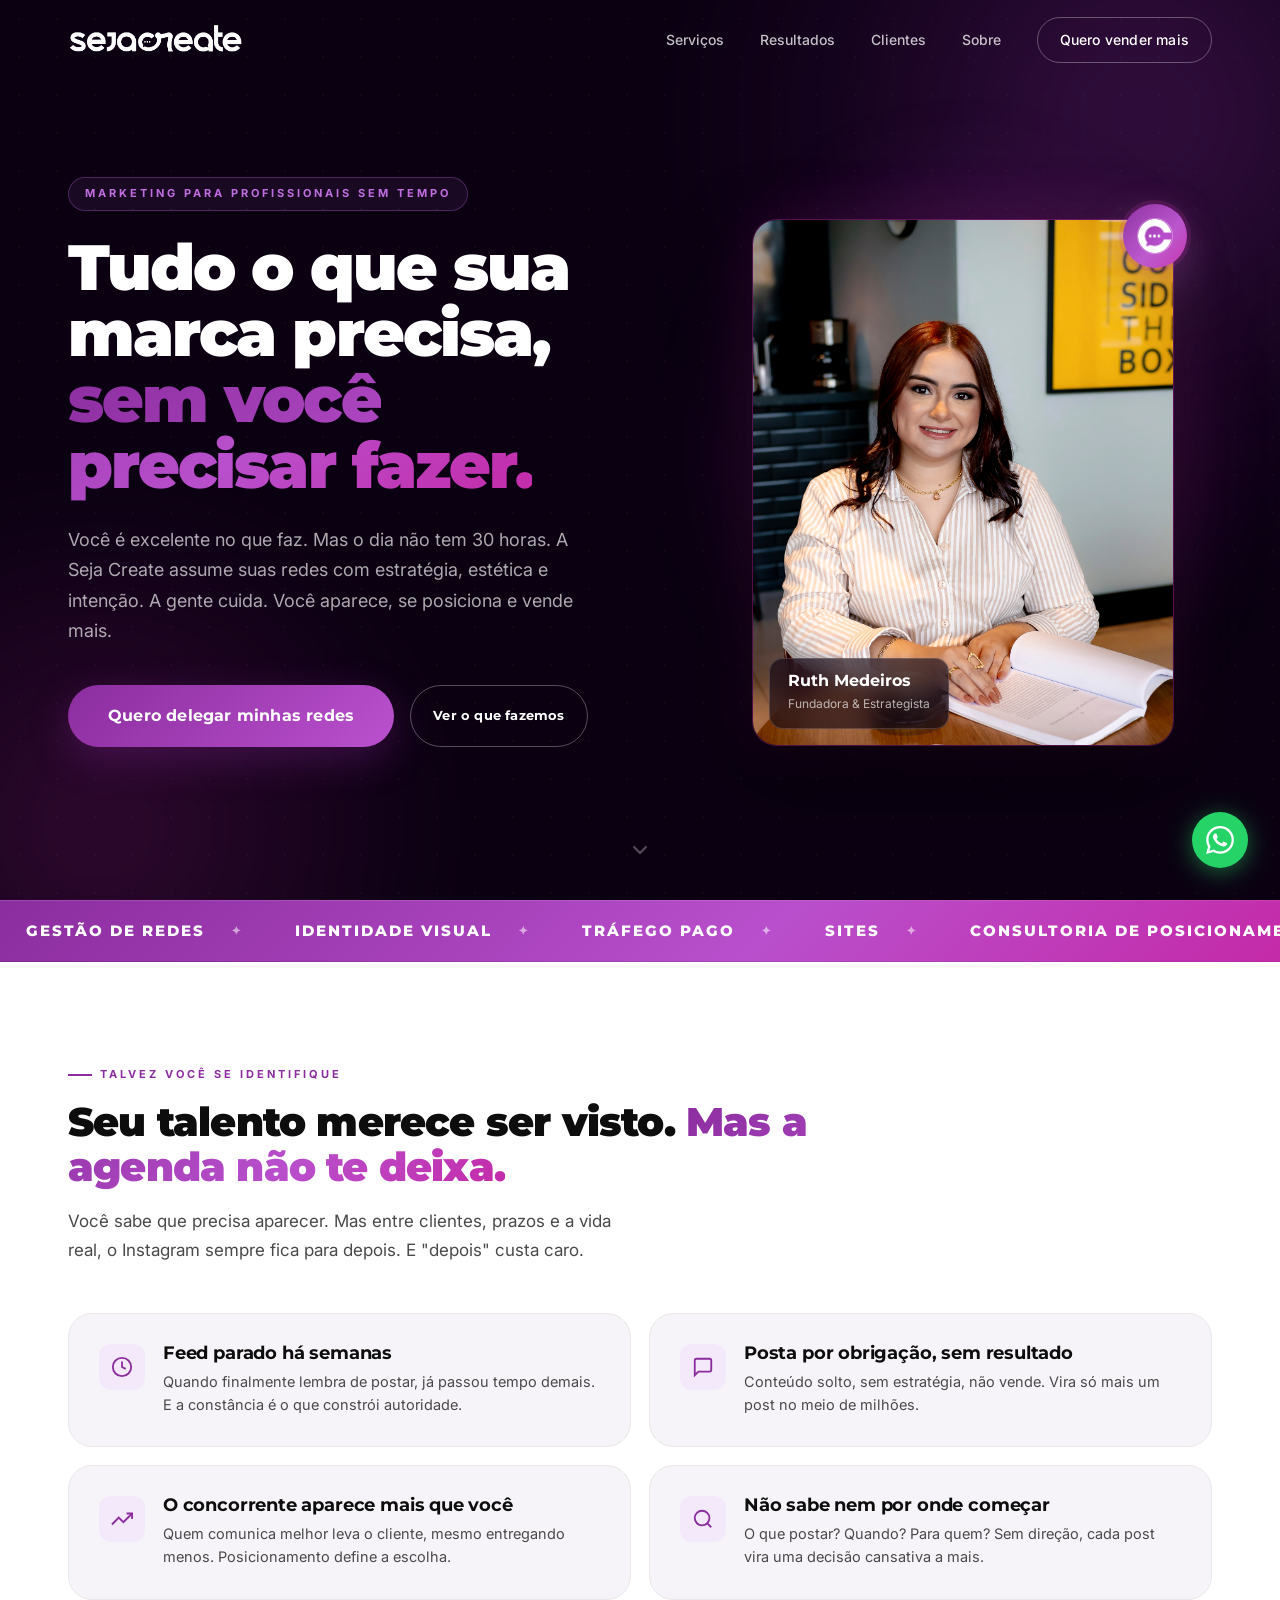
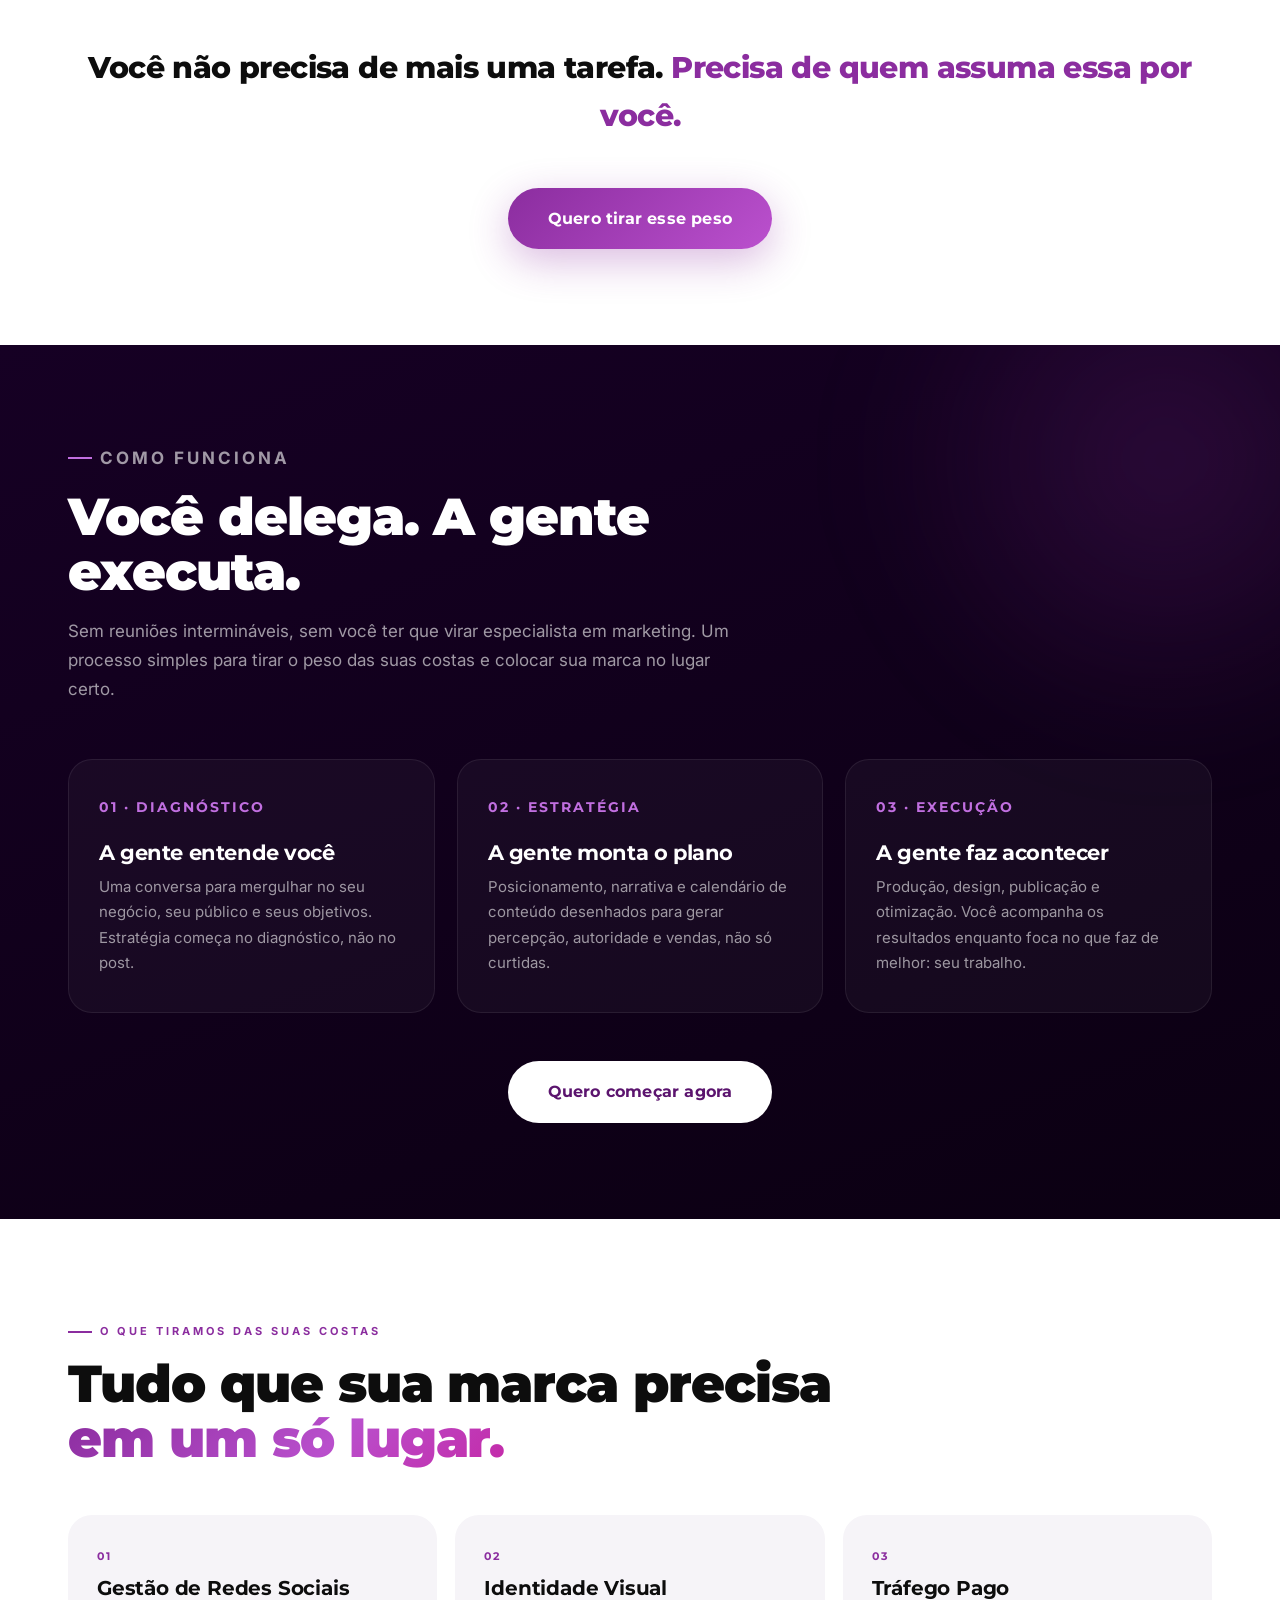
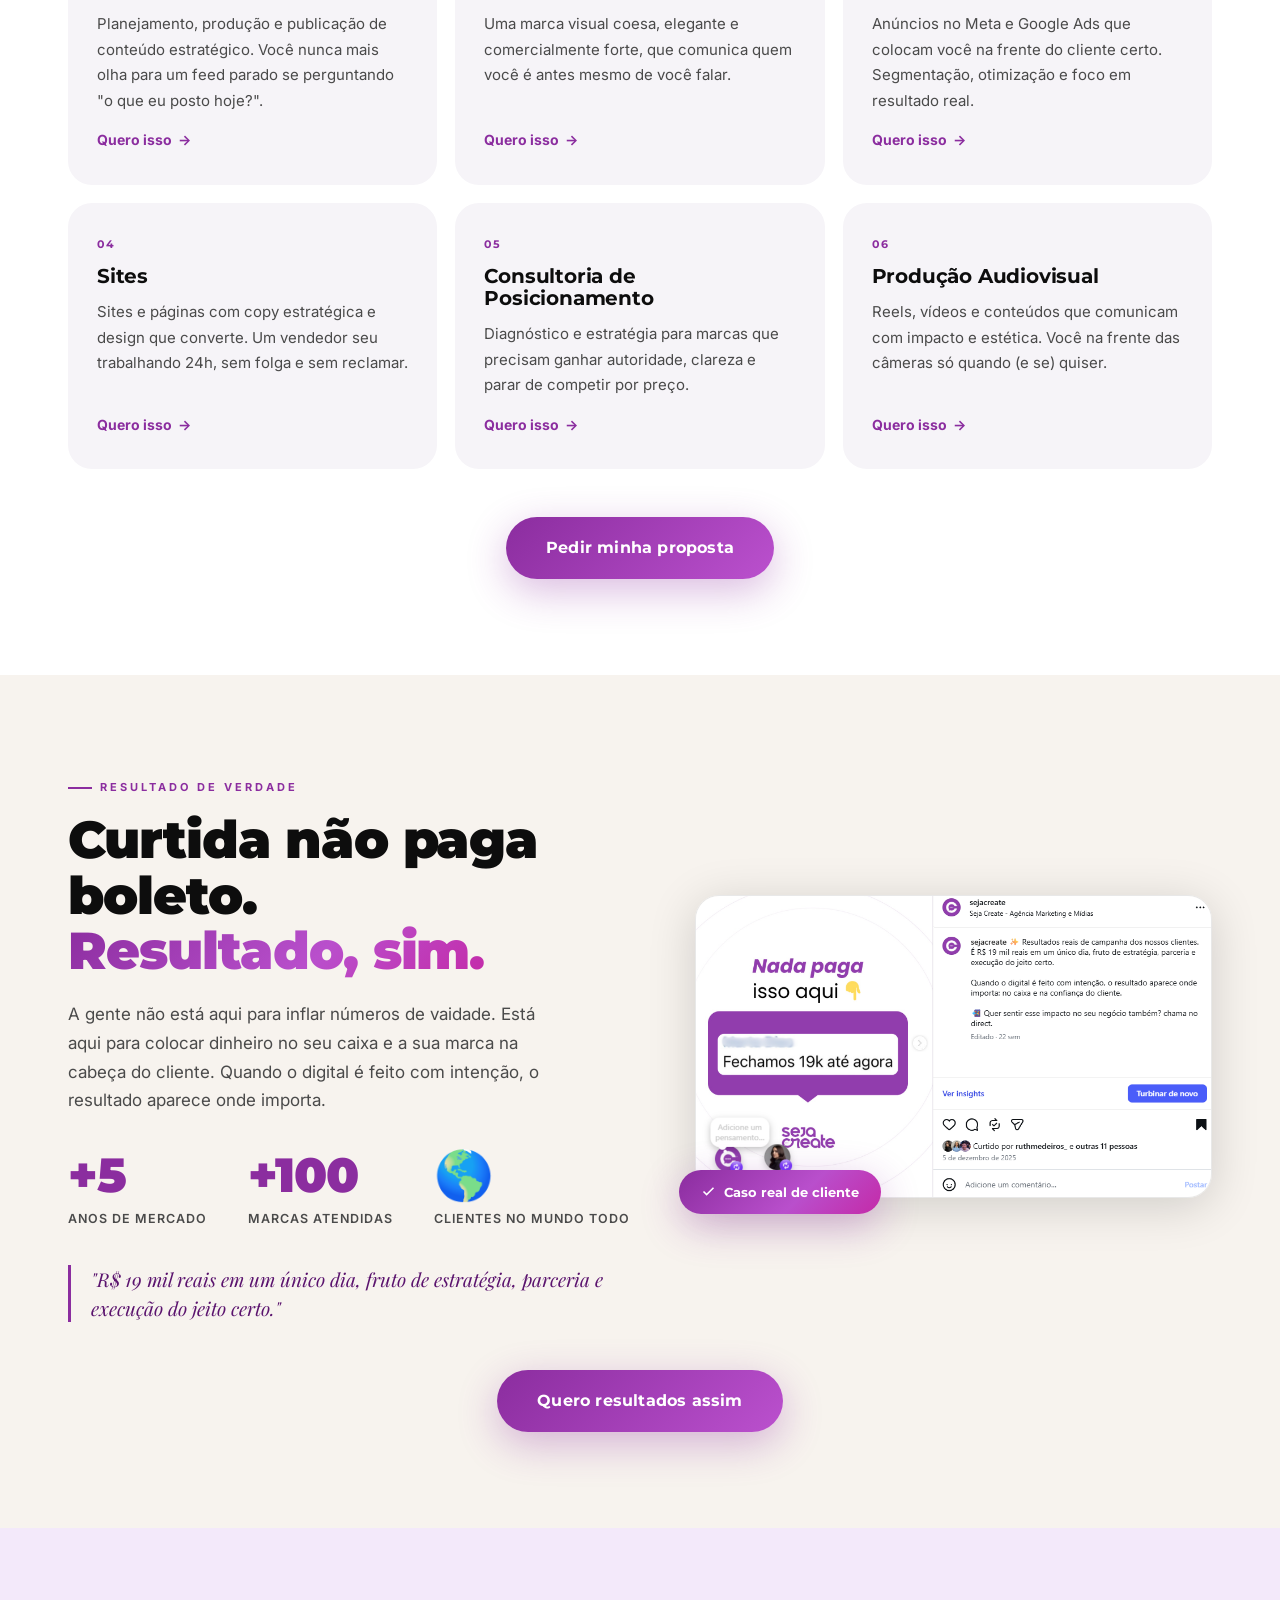
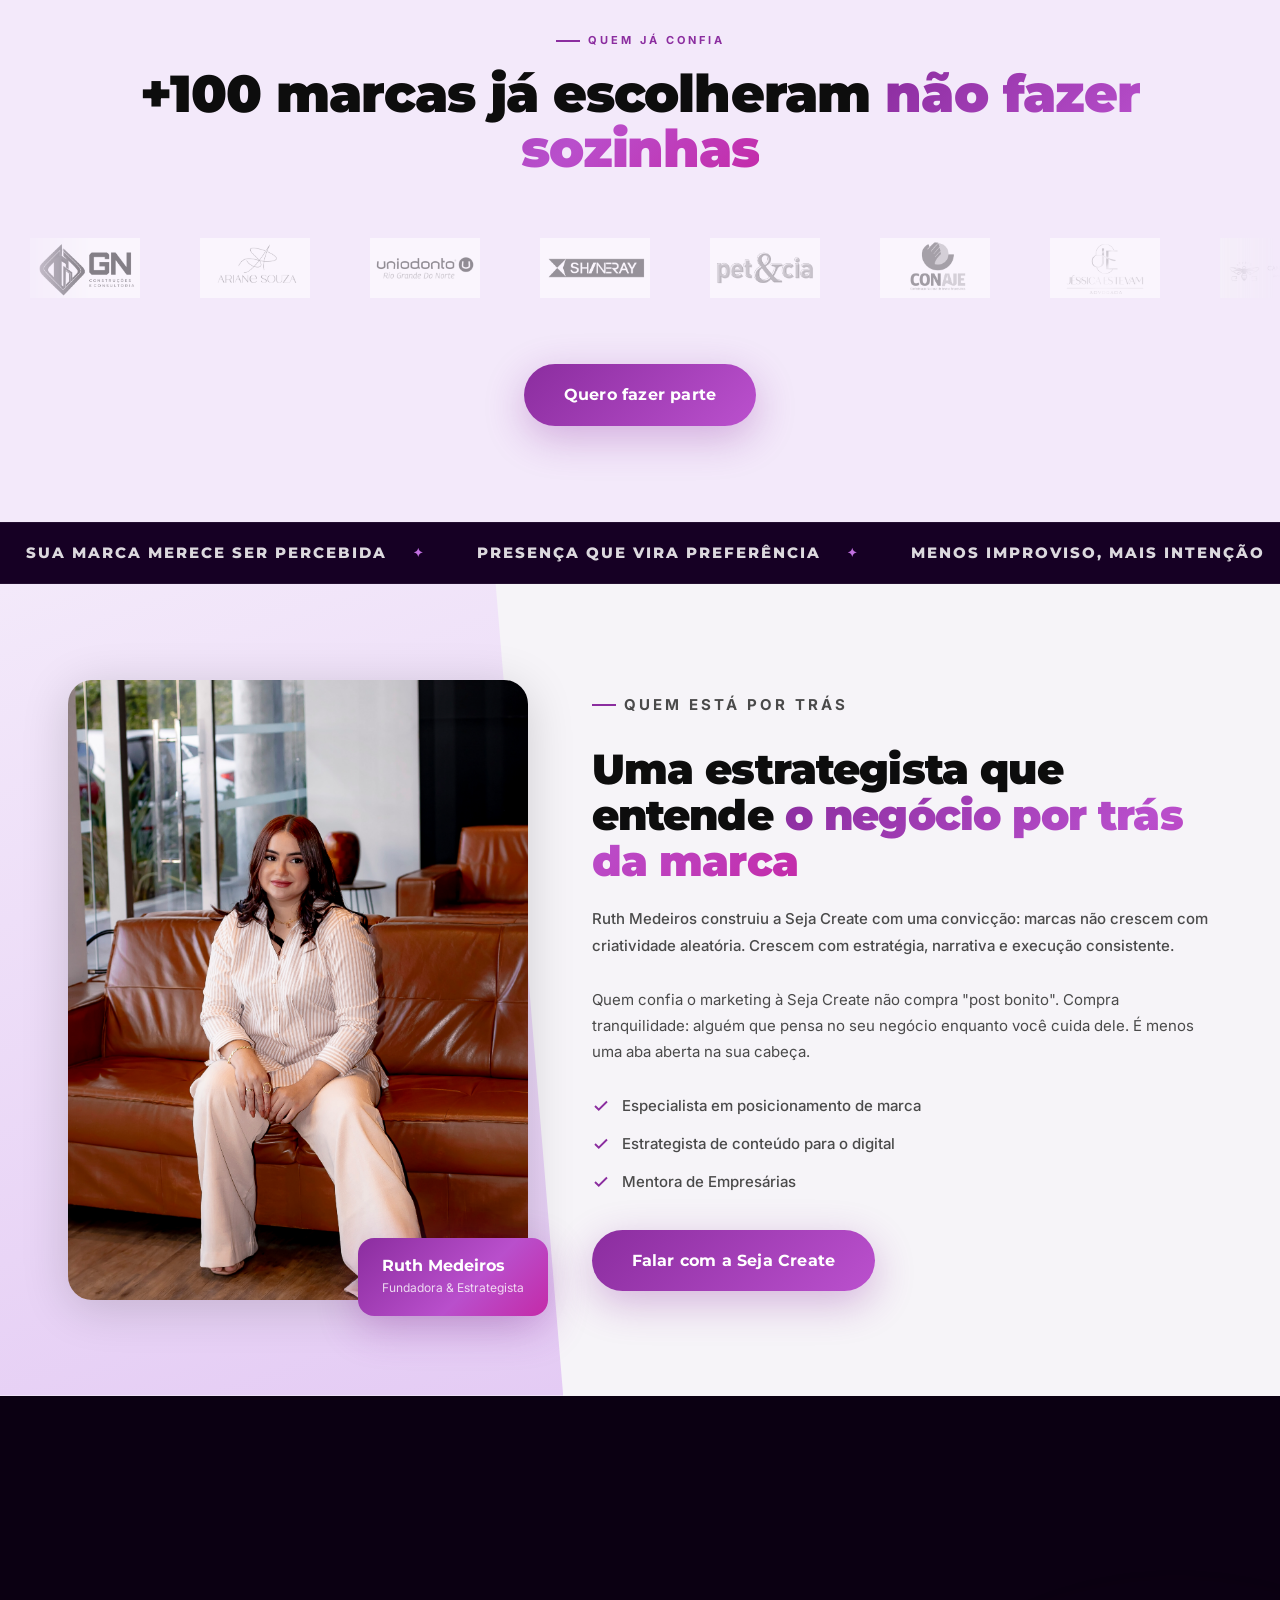
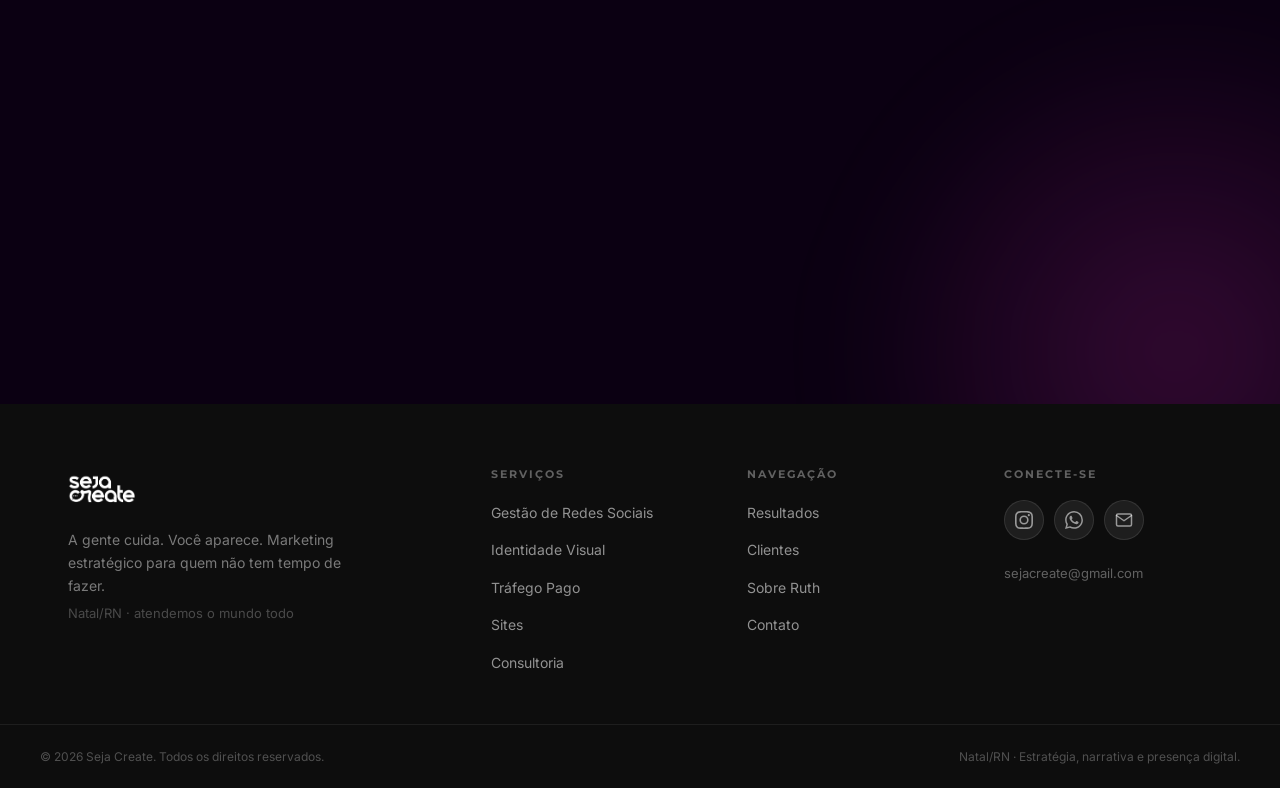
==== commit dfc9ff1a: "content(site): novo slogan "A gente cuida. Você aparece." Atualiza title, og:title, meta description" ====
--- a/index.html
+++ b/index.html
@@ -3,11 +3,11 @@
 <head>
   <meta charset="UTF-8" />
   <meta name="viewport" content="width=device-width, initial-scale=1.0" />
-  <meta name="description" content="Seja Create · Agência de marketing estratégico para profissionais liberais que não têm tempo de cuidar das redes. Você atende. A gente aparece, posiciona e vende por você." />
-  <meta property="og:title" content="Seja Create | Você atende. A gente aparece." />
+  <meta name="description" content="Seja Create · Agência de marketing estratégico para profissionais liberais que não têm tempo de cuidar das redes. A gente cuida. Você aparece, se posiciona e vende mais." />
+  <meta property="og:title" content="Seja Create | A gente cuida. Você aparece." />
   <meta property="og:description" content="Profissional liberal sem tempo para as redes? A Seja Create cuida da sua imagem, posicionamento e presença digital para você ser lembrado, desejado e escolhido." />
   <meta property="og:type" content="website" />
-  <title>Seja Create | Você atende. A gente aparece.</title>
+  <title>Seja Create | A gente cuida. Você aparece.</title>
   <link rel="icon" type="image/png" href="Identidade%20Visual/SejaCreate_Logo_Modelo_3_01.png" />
   <link rel="preconnect" href="https://fonts.googleapis.com" />
   <link rel="preconnect" href="https://fonts.gstatic.com" crossorigin />
@@ -49,7 +49,7 @@
           </h1>
           <p class="hero__sub">
             Você é excelente no que faz. Mas o dia não tem 30 horas. A Seja Create assume suas redes
-            com estratégia, estética e intenção. Você atende. A gente aparece, posiciona e vende por você.
+            com estratégia, estética e intenção. A gente cuida. Você aparece, se posiciona e vende mais.
           </p>
           <div class="hero__actions">
             <a href="https://wa.me/5584994137882?text=Ol%C3%A1!%20Vim%20pelo%20site%20da%20Seja%20Create%20e%20quero%20delegar%20minhas%20redes." class="btn btn--primary btn--lg" target="_blank" rel="noopener">Quero delegar minhas redes</a>
@@ -432,7 +432,7 @@
     <div class="container footer__inner">
       <div class="footer__brand">
         <img src="Identidade%20Visual/SejaCreate_Logo_Modelo_1_01%20(1).png" alt="Seja Create" />
-        <p>Você atende. A gente aparece. Marketing estratégico para quem não tem tempo de fazer.</p>
+        <p>A gente cuida. Você aparece. Marketing estratégico para quem não tem tempo de fazer.</p>
         <p class="footer__location">Natal/RN · atendemos o mundo todo</p>
       </div>
       <div class="footer__links">
